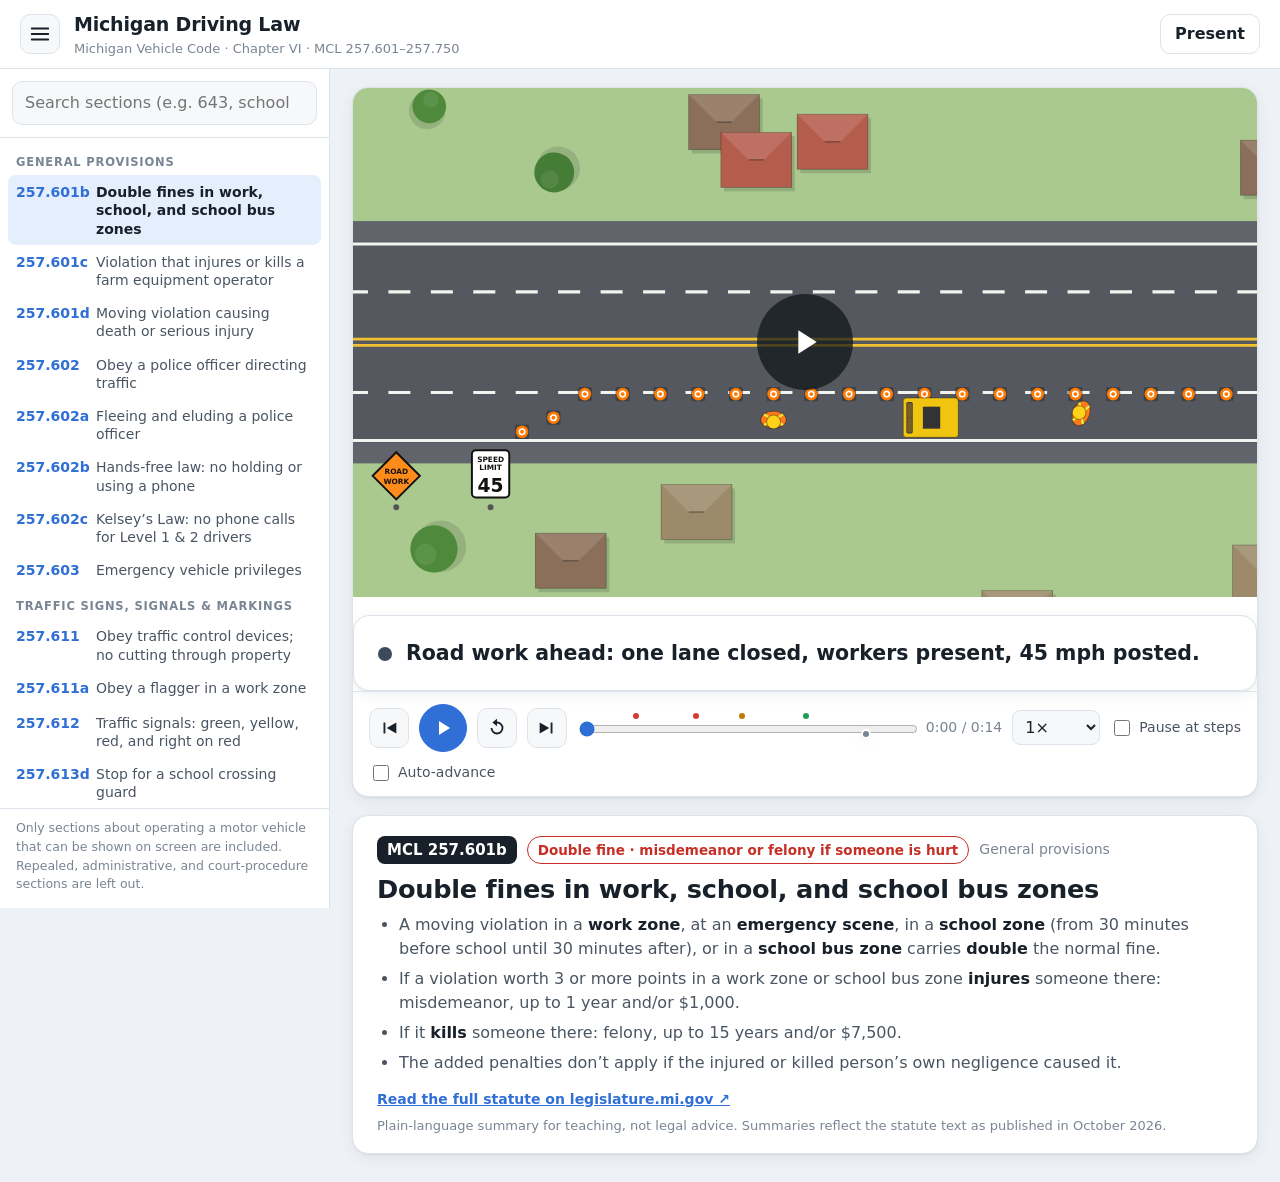
==== Michigan-Driving-Law.html @ 16cab0e0 "Add single-file build for classroom use index.html fails with ERR_FILE_NOT_FOUND when opened without" ====
<!doctype html>
<html lang="en">
<head>
  <meta charset="utf-8">
  <meta name="viewport" content="width=device-width, initial-scale=1">
  <title>Michigan Driving Law</title>
  <meta name="description" content="Animated walkthrough of the Michigan Vehicle Code, Chapter VI (MCL 257.601 to 257.750), for classroom use.">
  <style>
:root {
  --bg: #eef1f5;
  --panel: #ffffff;
  --panel-2: #f6f8fa;
  --ink: #18202a;
  --ink-2: #4a5563;
  --ink-3: #7a8594;
  --line: #dde3ea;
  --accent: #2f6fd6;
  --accent-ink: #ffffff;
  --sel: #e5eefc;
  --good: #1f9d55;
  --bad: #d63a2f;
  --warn: #c27a06;
  --info: #3b4a5c;
  --civil: #2f6fd6;
  --misd: #c27a06;
  --felony: #c62f25;
  --shadow: 0 1px 2px rgba(16, 24, 40, .06), 0 4px 16px rgba(16, 24, 40, .06);
  color-scheme: light;
}
@media (prefers-color-scheme: dark) {
  :root:not([data-theme="light"]) {
    --bg: #0f141a;
    --panel: #171d25;
    --panel-2: #1d242e;
    --ink: #e8edf3;
    --ink-2: #b3bdc9;
    --ink-3: #8592a2;
    --line: #2a3340;
    --accent: #5b93f0;
    --accent-ink: #0b1220;
    --sel: #1f2c42;
    --good: #3ec27a;
    --bad: #f0645a;
    --warn: #e7a33a;
    --info: #9fb0c4;
    --civil: #6aa0f5;
    --misd: #e7a33a;
    --felony: #f0645a;
    --shadow: 0 1px 2px rgba(0, 0, 0, .3), 0 6px 20px rgba(0, 0, 0, .25);
    color-scheme: dark;
  }
}
:root[data-theme="dark"] {
  --bg: #0f141a; --panel: #171d25; --panel-2: #1d242e; --ink: #e8edf3; --ink-2: #b3bdc9; --ink-3: #8592a2;
  --line: #2a3340; --accent: #5b93f0; --accent-ink: #0b1220; --sel: #1f2c42; --good: #3ec27a; --bad: #f0645a;
  --warn: #e7a33a; --info: #9fb0c4; --civil: #6aa0f5; --misd: #e7a33a; --felony: #f0645a;
  --shadow: 0 1px 2px rgba(0, 0, 0, .3), 0 6px 20px rgba(0, 0, 0, .25);
  color-scheme: dark;
}

* { box-sizing: border-box; }
html, body { margin: 0; height: 100%; }
body {
  background: var(--bg);
  color: var(--ink);
  font: 16px/1.5 system-ui, -apple-system, "Segoe UI", Roboto, Arial, sans-serif;
  display: flex; flex-direction: column;
}
button, input, select { font: inherit; color: inherit; }

/* Header */
.top {
  display: flex; align-items: center; gap: 14px;
  padding: 10px 20px; background: var(--panel); border-bottom: 1px solid var(--line);
  position: sticky; top: env(safe-area-inset-top, 0px); z-index: 20;
}
.brand-title { font-weight: 800; font-size: 19px; letter-spacing: -.01em; }
.brand-sub { color: var(--ink-3); font-size: 13px; }
.top-actions { margin-left: auto; display: flex; gap: 8px; }
.nav-toggle { display: none; }

.btn {
  border: 1px solid var(--line); background: var(--panel-2); border-radius: 10px;
  padding: 7px 14px; font-weight: 600; cursor: pointer;
}
.btn:hover { border-color: var(--accent); }
.btn.ghost { background: transparent; }

.icon-btn {
  display: inline-grid; place-items: center; width: 40px; height: 40px; border-radius: 10px;
  border: 1px solid var(--line); background: var(--panel-2); cursor: pointer; flex: none;
}
.icon-btn:hover { border-color: var(--accent); }
.icon-btn.primary { background: var(--accent); color: var(--accent-ink); border-color: var(--accent); width: 48px; height: 48px; border-radius: 50%; }
.icon-btn .i-pause { display: none; }
.playing .icon-btn .i-play { display: none; }
.playing .icon-btn .i-pause { display: block; }
:focus-visible { outline: 3px solid var(--accent); outline-offset: 2px; }

/* Layout */
.layout { flex: 1; display: grid; grid-template-columns: 330px minmax(0, 1fr); min-height: 0; }
.nav {
  border-right: 1px solid var(--line); background: var(--panel);
  display: flex; flex-direction: column; min-height: 0; height: calc(100vh - 61px); position: sticky; top: 61px;
}
.nav-search { padding: 12px; border-bottom: 1px solid var(--line); }
.nav-search input {
  width: 100%; padding: 9px 12px; border-radius: 10px; border: 1px solid var(--line); background: var(--panel-2);
}
.nav-list { overflow-y: auto; flex: 1; padding: 6px 8px 16px; }
.nav-group { margin-top: 10px; }
.nav-group h3 {
  font-size: 11.5px; text-transform: uppercase; letter-spacing: .07em; color: var(--ink-3);
  margin: 10px 8px 4px; font-weight: 700;
}
.nav-item {
  display: grid; grid-template-columns: 74px 1fr; gap: 6px; align-items: baseline;
  width: 100%; text-align: left; border: 0; background: transparent; padding: 7px 8px; border-radius: 8px; cursor: pointer;
}
.nav-item:hover { background: var(--panel-2); }
.nav-item.active { background: var(--sel); }
.nav-item .n { font-variant-numeric: tabular-nums; font-weight: 700; color: var(--accent); font-size: 14px; }
.nav-item .t { font-size: 14px; color: var(--ink-2); line-height: 1.3; }
.nav-item.active .t { color: var(--ink); font-weight: 600; }
.nav-foot { font-size: 12.5px; color: var(--ink-3); padding: 10px 16px 14px; margin: 0; border-top: 1px solid var(--line); }

.main { padding: 18px 22px 28px; min-width: 0; max-width: 1500px; width: 100%; margin: 0 auto; }

/* Stage */
.stage-card { background: var(--panel); border: 1px solid var(--line); border-radius: 16px; box-shadow: var(--shadow); overflow: hidden; }
.stage-wrap { position: relative; background: #20262e; }
#stage { display: block; width: 100%; aspect-ratio: 16 / 9; height: auto; }
.big-play {
  position: absolute; inset: 0; margin: auto; width: 96px; height: 96px; border-radius: 50%;
  border: 0; background: rgba(15, 20, 26, .72); color: #fff; cursor: pointer; display: grid; place-items: center;
  transition: opacity .2s, transform .2s;
}
.big-play:hover { transform: scale(1.05); }
.playing .big-play, .started .big-play { opacity: 0; pointer-events: none; }

.caption {
  display: flex; align-items: center; gap: 14px; min-height: 76px;
  padding: 14px 22px; border-top: 1px solid var(--line); background: var(--panel-2);
  font-size: clamp(18px, 1.6vw, 24px); font-weight: 650; line-height: 1.3;
}
.cap-dot { width: 14px; height: 14px; border-radius: 50%; background: var(--info); flex: none; }
.caption.good .cap-dot { background: var(--good); }
.caption.bad .cap-dot { background: var(--bad); }
.caption.warn .cap-dot { background: var(--warn); }
.caption.good .cap-text::before { content: "✓ "; color: var(--good); }
.caption.bad .cap-text::before { content: "✕ "; color: var(--bad); }

.controls {
  display: flex; align-items: center; gap: 10px; flex-wrap: wrap;
  padding: 12px 16px; border-top: 1px solid var(--line);
}
.scrub { position: relative; flex: 1 1 240px; min-width: 160px; padding-top: 8px; }
.scrub input { width: 100%; accent-color: var(--accent); }
.ticks { position: absolute; left: 8px; right: 8px; top: 0; height: 8px; }
.ticks button {
  position: absolute; top: 0; width: 10px; height: 10px; margin-left: -5px; border-radius: 50%;
  border: 2px solid var(--panel); background: var(--ink-3); padding: 0; cursor: pointer;
}
.ticks button.good { background: var(--good); }
.ticks button.bad { background: var(--bad); }
.ticks button.warn { background: var(--warn); }
.time { font-variant-numeric: tabular-nums; color: var(--ink-3); font-size: 14px; min-width: 76px; }
select { border: 1px solid var(--line); background: var(--panel-2); border-radius: 8px; padding: 6px 8px; }
.toggle { display: inline-flex; align-items: center; gap: 6px; font-size: 14px; color: var(--ink-2); cursor: pointer; user-select: none; }
.toggle input { accent-color: var(--accent); width: 16px; height: 16px; }

/* Info */
.info {
  margin-top: 18px; background: var(--panel); border: 1px solid var(--line); border-radius: 16px;
  padding: 20px 24px 18px; box-shadow: var(--shadow);
}
.info-head { display: flex; align-items: center; gap: 10px; flex-wrap: wrap; }
.sec-badge {
  font-weight: 800; font-variant-numeric: tabular-nums; background: var(--ink); color: var(--panel);
  padding: 3px 10px; border-radius: 8px; font-size: 15px;
}
.chip { padding: 3px 10px; border-radius: 999px; font-size: 13.5px; font-weight: 700; border: 1.5px solid currentColor; }
.chip.civil { color: var(--civil); }
.chip.misd { color: var(--misd); }
.chip.felony { color: var(--felony); }
.chip.mixed { color: var(--felony); }
.chip.none { color: var(--ink-3); }
.div-name { color: var(--ink-3); font-size: 14px; }
.info h1 { font-size: clamp(22px, 2vw, 30px); line-height: 1.2; margin: 10px 0 8px; letter-spacing: -.01em; }
.rules { margin: 0; padding-left: 22px; font-size: clamp(16px, 1.25vw, 19px); color: var(--ink-2); }
.rules li { margin: 6px 0; }
.rules li strong { color: var(--ink); }
.src { margin: 14px 0 0; display: flex; flex-wrap: wrap; gap: 6px 16px; align-items: baseline; font-size: 14px; }
.src a { color: var(--accent); font-weight: 600; }
.disclaimer { color: var(--ink-3); font-size: 13px; }

/* Presentation mode: stage fills the screen, nav hidden. */
body.present .nav, body.present .top { display: none; }
body.present .layout { grid-template-columns: 1fr; }
body.present .main { max-width: none; padding: 10px 14px; }
body.present .stage-card { border-radius: 10px; }
body.present #stage { max-height: calc(100vh - 230px); }
body.present .info { margin-top: 10px; padding: 12px 20px; }
body.present .info h1 { margin: 6px 0 4px; }

@media (max-width: 960px) {
  .layout { grid-template-columns: 1fr; }
  .nav-toggle { display: inline-grid; }
  .nav {
    position: fixed; top: 61px; left: 0; bottom: 0; width: min(88vw, 360px); height: auto; z-index: 30;
    transform: translateX(-100%); transition: transform .2s; box-shadow: var(--shadow);
  }
  body.nav-open .nav { transform: none; }
  .main { padding: 12px 16px 24px; }
  .brand-sub { display: none; }
  .controls { gap: 8px; }
  .toggle span { font-size: 13px; }
}
@media (max-width: 560px) {
  .time { display: none; }
  .big-play { width: 64px; height: 64px; }
  .caption { padding: 12px 16px; min-height: 64px; }
  .info { padding: 16px; }
}

</style>
</head>
<body>
  <header class="top">
    <button class="icon-btn nav-toggle" id="navToggle" aria-label="Show section list" aria-expanded="false">
      <svg viewBox="0 0 24 24" width="22" height="22" aria-hidden="true"><path d="M3 6h18M3 12h18M3 18h18" stroke="currentColor" stroke-width="2" stroke-linecap="round"/></svg>
    </button>
    <div class="brand">
      <div class="brand-title">Michigan Driving Law</div>
      <div class="brand-sub">Michigan Vehicle Code · Chapter VI · MCL 257.601–257.750</div>
    </div>
    <div class="top-actions">
      <button class="btn ghost" id="presentBtn" title="Presentation mode (F)">Present</button>
    </div>
  </header>

  <div class="layout">
    <aside class="nav" id="nav" aria-label="Sections">
      <div class="nav-search">
        <input id="search" type="search" placeholder="Search sections (e.g. 643, school bus)" autocomplete="off">
      </div>
      <div class="nav-list" id="navList"></div>
      <p class="nav-foot">Only sections about operating a motor vehicle that can be shown on screen are included. Repealed, administrative, and court-procedure sections are left out.</p>
    </aside>

    <main class="main" id="main">
      <div class="stage-card">
        <div class="stage-wrap">
          <svg id="stage" role="img" aria-label="Animated traffic scene"></svg>
          <button class="big-play" id="bigPlay" aria-label="Play">
            <svg viewBox="0 0 24 24" width="40" height="40" aria-hidden="true"><path d="M8 5v14l11-7z" fill="currentColor"/></svg>
          </button>
        </div>
        <div class="caption" id="caption" aria-live="polite"><span class="cap-dot"></span><span class="cap-text"></span></div>
        <div class="controls">
          <button class="icon-btn" id="prevSec" title="Previous section (←)" aria-label="Previous section">
            <svg viewBox="0 0 24 24" width="22" height="22" aria-hidden="true"><path d="M6 6h2v12H6zM20 6v12L9.5 12z" fill="currentColor"/></svg>
          </button>
          <button class="icon-btn primary" id="play" title="Play / pause (Space)" aria-label="Play">
            <svg class="i-play" viewBox="0 0 24 24" width="24" height="24" aria-hidden="true"><path d="M8 5v14l11-7z" fill="currentColor"/></svg>
            <svg class="i-pause" viewBox="0 0 24 24" width="24" height="24" aria-hidden="true"><path d="M6 5h4v14H6zM14 5h4v14h-4z" fill="currentColor"/></svg>
          </button>
          <button class="icon-btn" id="restart" title="Restart (R)" aria-label="Restart">
            <svg viewBox="0 0 24 24" width="22" height="22" aria-hidden="true"><path d="M12 5V2L7 6l5 4V7a5 5 0 1 1-5 5H5a7 7 0 1 0 7-7z" fill="currentColor"/></svg>
          </button>
          <button class="icon-btn" id="nextSec" title="Next section (→)" aria-label="Next section">
            <svg viewBox="0 0 24 24" width="22" height="22" aria-hidden="true"><path d="M16 6h2v12h-2zM4 6v12l10.5-6z" fill="currentColor"/></svg>
          </button>
          <div class="scrub">
            <div class="ticks" id="ticks"></div>
            <input id="scrub" type="range" min="0" max="10" step="0.01" value="0" aria-label="Scene time">
          </div>
          <span class="time" id="time">0:00</span>
          <select id="speed" aria-label="Playback speed" title="Playback speed">
            <option value="0.5">0.5×</option>
            <option value="0.75">0.75×</option>
            <option value="1" selected>1×</option>
            <option value="1.5">1.5×</option>
          </select>
          <label class="toggle" title="Pause at each new caption so you can discuss it">
            <input type="checkbox" id="stepMode"> <span>Pause at steps</span>
          </label>
          <label class="toggle" title="Go to the next section when this one ends">
            <input type="checkbox" id="autoNext"> <span>Auto-advance</span>
          </label>
        </div>
      </div>

      <section class="info" id="info">
        <div class="info-head">
          <span class="sec-badge" id="secBadge">MCL 257.601</span>
          <span class="chip" id="penalty"></span>
          <span class="div-name" id="divName"></span>
        </div>
        <h1 id="secTitle"></h1>
        <ul class="rules" id="rules"></ul>
        <p class="src">
          <a id="srcLink" href="#" target="_blank" rel="noopener">Read the full statute on legislature.mi.gov ↗</a>
          <span class="disclaimer">Plain-language summary for teaching, not legal advice. Summaries reflect the statute text as published in October 2026.</span>
        </p>
      </section>
    </main>
  </div>

  <script>
/* Driving Law — scene engine.
   A scene is built once from a section's build(s) function, then rendered at any time t,
   so playback, pausing, and scrubbing all go through Scene.render(t). */
(function () {
  'use strict';

  const NS = 'http://www.w3.org/2000/svg';
  const W = 1600, H = 900, LANE = 64, FT = 5.33;

  const C = {
    grass: '#a9c98f', grassDark: '#93b878', road: '#55595f', shoulder: '#6a6e73',
    line: '#f3f3f0', yellow: '#f2c230', curb: '#c9c4ba', walk: '#dedad2',
    tie: '#6b4a32', rail: '#9aa1a8', ballast: '#8c857b',
    blue: '#2f6fd6', red: '#d0452f', gold: '#e3a72a', gray: '#7d8790', green: '#3f8f5c',
    white: '#f4f4f2', purple: '#8457c4', teal: '#2a9d9a', black: '#24272b', brown: '#8a5a3b',
    bad: '#d63a2f', good: '#1f9d55', info: '#26313d', warn: '#d88a0f',
  };

  const clamp = (v, a, b) => Math.max(a, Math.min(b, v));
  const lerp = (a, b, u) => a + (b - a) * u;
  const EASE = {
    lin: u => u,
    in: u => u * u,
    out: u => 1 - (1 - u) * (1 - u),
    io: u => u * u * (3 - 2 * u),
  };
  const blink = (t, hz) => Math.floor(t * hz * 2) % 2 === 0;
  const fade = (t, t0, t1, f = 0.25) => {
    if (t < t0 || t > t1) return 0;
    return Math.min(1, (t - t0) / f, (t1 - t) / f);
  };

  function el(tag, attrs, parent) {
    const e = document.createElementNS(NS, tag);
    if (attrs) for (const k in attrs) e.setAttribute(k, attrs[k]);
    if (parent) parent.appendChild(e);
    return e;
  }
  function frag(markup, parent, attrs) {
    const g = el('g', attrs, parent);
    g.innerHTML = markup;
    return g;
  }
  const esc = s => String(s).replace(/&/g, '&amp;').replace(/</g, '&lt;').replace(/>/g, '&gt;');

  // Seeded RNG so a section's scenery is the same every time it loads.
  function rng(seed) {
    let h = 2166136261;
    for (const ch of String(seed)) h = Math.imul(h ^ ch.charCodeAt(0), 16777619);
    return () => {
      h = Math.imul(h ^ (h >>> 15), 2246822507);
      h = Math.imul(h ^ (h >>> 13), 3266489909);
      h ^= h >>> 16;
      return (h >>> 0) / 4294967296;
    };
  }

  /* ---------------- Paths ---------------- */

  class Path {
    constructor(x, y, t = 0) {
      this.segs = [];
      this.sx = x; this.sy = y;
      this.cx = x; this.cy = y; this.ct = t;
      this.h0 = null;
    }
    face(deg) { this.h0 = deg; return this; }
    _add(seg, x, y) {
      seg.t0 = this.ct;
      seg.p0 = [this.cx, this.cy];
      this.segs.push(seg);
      this.cx = x; this.cy = y; this.ct = seg.t1;
      this._ready = false;
      return this;
    }
    to(x, y, t, ease = 'lin', rev = false) { return this._add({ type: 'L', t1: t, p1: [x, y], ease, rev }, x, y); }
    by(dx, dy, t, ease, rev) { return this.to(this.cx + dx, this.cy + dy, t, ease, rev); }
    curve(qx, qy, x, y, t, ease = 'lin', rev = false) {
      return this._add({ type: 'Q', t1: t, c: [qx, qy], p1: [x, y], ease, rev }, x, y);
    }
    wait(t) { return this._add({ type: 'H', t1: t }, this.cx, this.cy); }
    // Circular arc around (ox, oy) from angle a0 to a1 (degrees, screen coordinates), arriving at time t.
    // Split into ≤45° quadratic pieces; timing is shared in proportion to angle.
    arc(ox, oy, R, a0, a1, t) {
      const n = Math.max(1, Math.ceil(Math.abs(a1 - a0) / 45));
      const t0 = this.ct, rad = Math.PI / 180;
      const p = a => [ox + R * Math.cos(a * rad), oy + R * Math.sin(a * rad)];
      if (Math.hypot(this.cx - p(a0)[0], this.cy - p(a0)[1]) > 1) this.to(...p(a0), t0 + 0.0001);
      for (let i = 1; i <= n; i++) {
        const aa = a0 + (a1 - a0) * (i - 1) / n, ab = a0 + (a1 - a0) * i / n, am = (aa + ab) / 2;
        const k = R / Math.cos((ab - aa) / 2 * rad);
        const c = [ox + k * Math.cos(am * rad), oy + k * Math.sin(am * rad)];
        this.curve(c[0], c[1], ...p(ab), t0 + (t - t0) * i / n);
      }
      return this;
    }

    static pos(s, u) {
      if (s.type === 'H') return s.p0;
      if (s.type === 'L') return [lerp(s.p0[0], s.p1[0], u), lerp(s.p0[1], s.p1[1], u)];
      const a = (1 - u) * (1 - u), b = 2 * (1 - u) * u, c = u * u;
      return [a * s.p0[0] + b * s.c[0] + c * s.p1[0], a * s.p0[1] + b * s.c[1] + c * s.p1[1]];
    }
    static tan(s, u) {
      let dx, dy;
      if (s.type === 'L') { dx = s.p1[0] - s.p0[0]; dy = s.p1[1] - s.p0[1]; }
      else {
        dx = 2 * (1 - u) * (s.c[0] - s.p0[0]) + 2 * u * (s.p1[0] - s.c[0]);
        dy = 2 * (1 - u) * (s.c[1] - s.p0[1]) + 2 * u * (s.p1[1] - s.c[1]);
      }
      if (Math.abs(dx) < 1e-6 && Math.abs(dy) < 1e-6) return null;
      return Math.atan2(dy, dx) * 180 / Math.PI + (s.rev ? 180 : 0);
    }
    _prepare() {
      let last = this.h0;
      for (const s of this.segs) {
        if (s.type === 'H') continue;
        s.hs = Path.tan(s, 0); s.he = Path.tan(s, 1);
        if (s.hs == null) s.hs = last; if (s.he == null) s.he = s.hs;
        if (last == null) last = s.hs;
        last = s.he;
      }
      // Holds keep the heading of the move before them (or after, if they come first).
      let prev = this.h0;
      for (let i = 0; i < this.segs.length; i++) {
        const s = this.segs[i];
        if (s.type !== 'H') { prev = s.he; continue; }
        if (prev != null) { s.hh = prev; continue; }
        const next = this.segs.slice(i).find(q => q.type !== 'H');
        s.hh = next ? next.hs : 0;
      }
      if (this.h0 == null) {
        const first = this.segs.find(q => q.type !== 'H');
        this.h0 = first ? first.hs : 0;
      }
      this._ready = true;
    }
    at(t) {
      if (!this._ready) this._prepare();
      const segs = this.segs;
      if (!segs.length) return { x: this.sx, y: this.sy, h: this.h0 || 0, v: 0 };
      if (t <= segs[0].t0) {
        const s = segs[0];
        return { x: this.sx, y: this.sy, h: s.type === 'H' ? s.hh : s.hs, v: 0 };
      }
      for (const s of segs) {
        if (t < s.t1) {
          if (s.type === 'H') return { x: s.p0[0], y: s.p0[1], h: s.hh, v: 0 };
          const u = EASE[s.ease]((t - s.t0) / Math.max(1e-6, s.t1 - s.t0));
          const p = Path.pos(s, u);
          const h = Path.tan(s, u);
          return { x: p[0], y: p[1], h: h == null ? s.hs : h, v: 1 };
        }
      }
      const s = segs[segs.length - 1];
      return { x: this.cx, y: this.cy, h: s.type === 'H' ? s.hh : s.he, v: 0 };
    }
  }

  /* ---------------- Tracks (step and tweened values over time) ---------------- */

  class Tracks {
    constructor() { this.step = {}; this.tw = {}; }
    set(t, k, v) {
      (this.step[k] = this.step[k] || []).push([t, v]);
      this.step[k].sort((a, b) => a[0] - b[0]);
    }
    tween(k, keys) { this.tw[k] = keys.slice().sort((a, b) => a[0] - b[0]); }
    get(k, t, def) {
      const a = this.step[k];
      let v = def;
      if (!a) return v;
      for (const [tt, vv] of a) { if (tt <= t + 1e-9) v = vv; else break; }
      return v;
    }
    num(k, t, def) {
      const a = this.tw[k];
      if (!a) return def;
      if (t <= a[0][0]) return a[0][1];
      for (let i = 0; i < a.length - 1; i++) {
        if (t < a[i + 1][0]) {
          const u = EASE.io((t - a[i][0]) / (a[i + 1][0] - a[i][0]));
          return lerp(a[i][1], a[i + 1][1], u);
        }
      }
      return a[a.length - 1][1];
    }
  }

  /* ---------------- Vehicle drawings (top-down, facing +x, centered) ---------------- */

  const KIND = {
    car: { L: 64, W: 30 }, suv: { L: 70, W: 32 }, pickup: { L: 76, W: 32 }, van: { L: 72, W: 32 },
    police: { L: 66, W: 30 }, hearse: { L: 76, W: 30 }, truck: { L: 112, W: 38 }, semi: { L: 222, W: 40 },
    bus: { L: 150, W: 40 }, school: { L: 150, W: 40 }, ambulance: { L: 86, W: 36 }, fire: { L: 136, W: 40 },
    plow: { L: 118, W: 40 }, garbage: { L: 112, W: 40 }, utility: { L: 104, W: 38 }, tow: { L: 92, W: 34 },
    moto: { L: 38, W: 14 }, bike: { L: 30, W: 10 }, tractor: { L: 60, W: 42 }, lsv: { L: 46, W: 28 },
    trailer: { L: 132, W: 32 }, oversize: { L: 230, W: 64 }, lumber: { L: 76, W: 32 }, dump: { L: 112, W: 40 },
    train: { L: 640, W: 34 }, paver: { L: 70, W: 50 },
  };

  function lightsFor(L, Wd, extra = '') {
    const hx = L / 2 - 3, tx = -L / 2 - 1, hy = Wd / 2 - 7;
    return `
      <rect x="${hx - 1}" y="${-hy - 3}" width="4" height="6" rx="1.5" fill="#fff6c8" data-part="head"/>
      <rect x="${hx - 1}" y="${hy - 3}" width="4" height="6" rx="1.5" fill="#fff6c8" data-part="head"/>
      <rect x="${tx}" y="${-hy - 3}" width="4" height="6" rx="1" fill="#6e1111" data-part="tail"/>
      <rect x="${tx}" y="${hy - 3}" width="4" height="6" rx="1" fill="#6e1111" data-part="tail"/>
      <circle cx="${hx - 2}" cy="${-Wd / 2 + 1}" r="3.4" fill="#ffb21f" opacity="0" data-part="sigL"/>
      <circle cx="${tx + 3}" cy="${-Wd / 2 + 1}" r="3.4" fill="#ffb21f" opacity="0" data-part="sigL"/>
      <circle cx="${hx - 2}" cy="${Wd / 2 - 1}" r="3.4" fill="#ffb21f" opacity="0" data-part="sigR"/>
      <circle cx="${tx + 3}" cy="${Wd / 2 - 1}" r="3.4" fill="#ffb21f" opacity="0" data-part="sigR"/>
      ${extra}`;
  }
  function bar(x, y, len, a = '#e0262b', b = '#2453e0', w = 8) {
    return `<rect x="${x - 3}" y="${-len / 2}" width="${w}" height="${len}" rx="2" fill="#30343a"/>
      <rect x="${x - 2}" y="${-len / 2 + 1}" width="${w - 2}" height="${len / 2 - 1}" rx="1.5" fill="${a}" opacity=".35" data-part="barA"/>
      <rect x="${x - 2}" y="0" width="${w - 2}" height="${len / 2 - 1}" rx="1.5" fill="${b}" opacity=".35" data-part="barB"/>`;
  }
  function carBody(L, Wd, color, opt = {}) {
    const glass = '#22313f';
    return `
      <rect x="${-L / 2}" y="${-Wd / 2}" width="${L}" height="${Wd}" rx="${Math.min(9, Wd / 3)}" fill="${color}" stroke="rgba(0,0,0,.35)" stroke-width="1.2"/>
      <rect x="${L / 2 - 26}" y="${-Wd / 2 + 3}" width="13" height="${Wd - 6}" rx="4" fill="${glass}" opacity=".88"/>
      <rect x="${-L / 2 + 8}" y="${-Wd / 2 + 4}" width="9" height="${Wd - 8}" rx="3" fill="${glass}" opacity=".75"/>
      <rect x="${-L / 2 + 18}" y="${-Wd / 2 + 3}" width="${L - 45}" height="${Wd - 6}" rx="3" fill="#fff" opacity="${opt.roof ?? 0.13}"/>
      <rect x="${L / 2 - 24}" y="${-Wd / 2 - 3}" width="5" height="4" rx="1" fill="${color}" stroke="rgba(0,0,0,.3)"/>
      <rect x="${L / 2 - 24}" y="${Wd / 2 - 1}" width="5" height="4" rx="1" fill="${color}" stroke="rgba(0,0,0,.3)"/>`;
  }
  function cabBox(L, Wd, cab, cargo, cabLen = 30) {
    return `
      <rect x="${-L / 2}" y="${-Wd / 2}" width="${L - cabLen - 2}" height="${Wd}" rx="3" fill="${cargo}" stroke="rgba(0,0,0,.35)" stroke-width="1.2"/>
      <rect x="${L / 2 - cabLen}" y="${-Wd / 2 + 1}" width="${cabLen}" height="${Wd - 2}" rx="6" fill="${cab}" stroke="rgba(0,0,0,.35)" stroke-width="1.2"/>
      <rect x="${L / 2 - 11}" y="${-Wd / 2 + 4}" width="7" height="${Wd - 8}" rx="2" fill="#22313f" opacity=".85"/>`;
  }

  function vehicleSVG(kind, color, o) {
    const k = KIND[kind] || KIND.car;
    const L = k.L, Wd = k.W;
    switch (kind) {
      case 'pickup': return carBody(L, Wd, color, { roof: 0 }) +
        `<rect x="${-L / 2 + 3}" y="${-Wd / 2 + 4}" width="30" height="${Wd - 8}" rx="2" fill="rgba(0,0,0,.28)"/>` + lightsFor(L, Wd);
      case 'lumber': return carBody(L, Wd, color, { roof: 0 }) +
        `<rect x="${-L / 2 + 3}" y="${-Wd / 2 + 4}" width="30" height="${Wd - 8}" rx="2" fill="rgba(0,0,0,.28)"/>
         <g data-part="load"><rect x="${-L / 2 - 46}" y="-9" width="86" height="6" fill="#d8b47a" stroke="#9c7a45"/><rect x="${-L / 2 - 46}" y="-2" width="86" height="6" fill="#d8b47a" stroke="#9c7a45"/><rect x="${-L / 2 - 46}" y="5" width="86" height="6" fill="#d8b47a" stroke="#9c7a45"/>
         <rect x="${-L / 2 - 58}" y="-8" width="14" height="14" fill="#e3261f" data-part="flag"/><circle cx="${-L / 2 - 49}" cy="0" r="6" fill="#ff3b30" opacity="0" data-part="lantern"/></g>` + lightsFor(L, Wd);
      case 'police': return carBody(L, Wd, '#f4f4f2', { roof: 0 }) +
        `<rect x="${-L / 2}" y="${-Wd / 2}" width="${L * 0.36}" height="${Wd}" rx="8" fill="#1f2a44"/><rect x="${L / 2 - 14}" y="${-Wd / 2}" width="14" height="${Wd}" rx="8" fill="#1f2a44"/>` +
        bar(-4, 0, Wd - 6) + lightsFor(L, Wd);
      case 'hearse': return carBody(L, Wd, '#202226', { roof: 0.06 }) + lightsFor(L, Wd);
      case 'truck': return cabBox(L, Wd, color, '#e9e7e2') + lightsFor(L, Wd);
      case 'dump': return cabBox(L, Wd, color, '#8b8f94') + `<rect x="${-L / 2 + 6}" y="${-Wd / 2 + 5}" width="${L - 46}" height="${Wd - 10}" fill="#6f655a" data-part="cargo"/>` + lightsFor(L, Wd);
      case 'semi': return `
        <rect x="${-L / 2}" y="${-Wd / 2}" width="172" height="${Wd}" rx="2" fill="${o.trailer || '#e8e6e1'}" stroke="rgba(0,0,0,.35)" stroke-width="1.2"/>
        <rect x="${-L / 2 + 172 + 4}" y="${-Wd / 2 + 2}" width="${L - 176}" height="${Wd - 4}" rx="6" fill="${color}" stroke="rgba(0,0,0,.35)" stroke-width="1.2"/>
        <rect x="${L / 2 - 12}" y="${-Wd / 2 + 5}" width="7" height="${Wd - 10}" rx="2" fill="#22313f" opacity=".85"/>` + lightsFor(L, Wd);
      case 'bus': return `<rect x="${-L / 2}" y="${-Wd / 2}" width="${L}" height="${Wd}" rx="6" fill="${color}" stroke="rgba(0,0,0,.35)" stroke-width="1.2"/>
        <rect x="${-L / 2 + 10}" y="${-Wd / 2 + 6}" width="${L - 30}" height="${Wd - 12}" rx="3" fill="#fff" opacity=".2"/>
        <rect x="${L / 2 - 12}" y="${-Wd / 2 + 4}" width="8" height="${Wd - 8}" rx="2" fill="#22313f" opacity=".85"/>` + lightsFor(L, Wd);
      case 'school': return `<rect x="${-L / 2}" y="${-Wd / 2}" width="${L}" height="${Wd}" rx="6" fill="#f5b400" stroke="rgba(0,0,0,.4)" stroke-width="1.2"/>
        <rect x="${-L / 2 + 6}" y="-2" width="${L - 26}" height="4" fill="#222"/>
        <rect x="${L / 2 - 12}" y="${-Wd / 2 + 4}" width="8" height="${Wd - 8}" rx="2" fill="#22313f" opacity=".85"/>
        <circle cx="${L / 2 - 3}" cy="${-Wd / 2 + 5}" r="4" fill="#ff2a1a" opacity=".15" data-part="sbA"/><circle cx="${L / 2 - 3}" cy="${Wd / 2 - 5}" r="4" fill="#ff2a1a" opacity=".15" data-part="sbB"/>
        <circle cx="${-L / 2 + 3}" cy="${-Wd / 2 + 5}" r="4" fill="#ff2a1a" opacity=".15" data-part="sbA"/><circle cx="${-L / 2 + 3}" cy="${Wd / 2 - 5}" r="4" fill="#ff2a1a" opacity=".15" data-part="sbB"/>
        <circle cx="${L / 2 - 9}" cy="${-Wd / 2 + 5}" r="3.2" fill="#ffb000" opacity=".15" data-part="sbY"/><circle cx="${L / 2 - 9}" cy="${Wd / 2 - 5}" r="3.2" fill="#ffb000" opacity=".15" data-part="sbY"/>
        <g data-part="arm" opacity="0"><rect x="${L / 2 - 34}" y="${-Wd / 2 - 18}" width="3" height="18" fill="#555"/><polygon points="${octagon(L / 2 - 32.5, -Wd / 2 - 26, 11)}" fill="#c8102e" stroke="#fff" stroke-width="1.5"/></g>` + lightsFor(L, Wd);
      case 'ambulance': return cabBox(L, Wd, '#f4f4f2', '#f4f4f2', 26) +
        `<rect x="${-L / 2}" y="-3" width="${L - 28}" height="6" fill="#d62828"/>` + bar(L / 2 - 34, 0, Wd - 8, '#e0262b', '#ffffff') + lightsFor(L, Wd);
      case 'fire': return cabBox(L, Wd, '#c81d25', '#c81d25', 34) +
        `<rect x="${-L / 2 + 8}" y="-5" width="${L - 52}" height="10" rx="2" fill="#d6d6d6"/><rect x="${-L / 2 + 8}" y="-1" width="${L - 52}" height="2" fill="#999"/>` + bar(L / 2 - 30, 0, Wd - 8, '#ff2a2a', '#ffffff') + lightsFor(L, Wd);
      case 'plow': return cabBox(L - 12, Wd, '#e46f12', '#e46f12', 30) +
        `<rect x="${-L / 2 + 6}" y="${-Wd / 2 + 5}" width="${L - 58}" height="${Wd - 10}" fill="#9a5a24"/>
         <polygon points="${L / 2 - 10},${-Wd / 2 - 12} ${L / 2 + 2},${-Wd / 2 - 12} ${L / 2 + 10},${Wd / 2 + 10} ${L / 2 - 2},${Wd / 2 + 10}" fill="#f1c40f" stroke="#7a6206"/>` +
        bar(L / 2 - 36, 0, Wd - 8, '#ffb000', '#ffb000') + lightsFor(L - 12, Wd);
      case 'garbage': return cabBox(L, Wd, '#2f7d4f', '#2f7d4f', 28) + `<rect x="${-L / 2 + 6}" y="${-Wd / 2 + 5}" width="${L - 44}" height="${Wd - 10}" rx="4" fill="#256b42"/>` + bar(L / 2 - 32, 0, Wd - 8, '#ffb000', '#ffb000') + lightsFor(L, Wd);
      case 'utility': return cabBox(L, Wd, '#f4f4f2', '#f4f4f2', 28) + `<rect x="${-L / 2 + 10}" y="-4" width="${L - 40}" height="8" fill="#e8a317"/><rect x="${-L / 2 + 4}" y="-9" width="16" height="18" rx="2" fill="#e8a317"/>` + bar(L / 2 - 32, 0, Wd - 8, '#ffb000', '#ffb000') + lightsFor(L, Wd);
      case 'tow': return cabBox(L, Wd, color, '#3b3f45', 30) + `<rect x="${-L / 2 - 6}" y="-3" width="40" height="6" fill="#222"/>` + bar(L / 2 - 34, 0, Wd - 8, '#ffb000', '#ffb000') + lightsFor(L, Wd);
      case 'paver': return `<rect x="${-L / 2}" y="${-Wd / 2}" width="${L}" height="${Wd}" rx="4" fill="#f1c40f" stroke="rgba(0,0,0,.4)"/><rect x="-10" y="-14" width="22" height="28" fill="#333"/>` + bar(-28, 0, Wd - 10, '#ffb000', '#ffb000');
      case 'moto': return `
        <rect x="${-L / 2}" y="-3" width="${L}" height="6" rx="3" fill="#2a2d33"/>
        <rect x="${-L / 2 + 6}" y="-5" width="${L - 14}" height="10" rx="4" fill="${color}"/>
        <rect x="${L / 2 - 12}" y="${-Wd / 2 - 3}" width="3" height="${Wd + 6}" rx="1" fill="#222"/>
        <ellipse cx="-2" cy="0" rx="7" ry="9" fill="#3a3f47"/>
        <circle cx="0" cy="0" r="6" fill="${o.helmet === false ? '#c48b5c' : '#111'}" data-part="helmet"/>
        ${o.passenger ? `<ellipse cx="-13" cy="0" rx="6" ry="8" fill="#5a4a6a"/><circle cx="-12" cy="0" r="5" fill="${o.passengerHelmet === false ? '#c48b5c' : '#222'}"/>` : ''}
        <rect x="${L / 2 - 2}" y="-2" width="3" height="4" fill="#fff6c8" data-part="head"/>
        <rect x="${-L / 2 - 1}" y="-2" width="3" height="4" fill="#6e1111" data-part="tail"/>
        <circle cx="${L / 2 - 4}" cy="-6" r="2.5" fill="#ffb21f" opacity="0" data-part="sigL"/><circle cx="${L / 2 - 4}" cy="6" r="2.5" fill="#ffb21f" opacity="0" data-part="sigR"/>`;
      case 'bike': return `
        <rect x="${-L / 2}" y="-2" width="${L}" height="4" rx="2" fill="#333"/>
        <rect x="${L / 2 - 8}" y="-8" width="2.5" height="16" fill="#333"/>
        <ellipse cx="-3" cy="0" rx="6" ry="9" fill="${color}"/><circle cx="-1" cy="0" r="5.5" fill="#f2c94c" stroke="#333" stroke-width="1"/>`;
      case 'tractor': return `
        <rect x="-30" y="-21" width="22" height="9" rx="2" fill="#222"/><rect x="-30" y="12" width="22" height="9" rx="2" fill="#222"/>
        <rect x="14" y="-16" width="13" height="6" rx="2" fill="#222"/><rect x="14" y="10" width="13" height="6" rx="2" fill="#222"/>
        <rect x="-26" y="-12" width="54" height="24" rx="4" fill="${color || '#3a8d3a'}" stroke="rgba(0,0,0,.4)"/>
        <rect x="-24" y="-11" width="20" height="22" rx="3" fill="#cfe6c8" opacity=".55"/>
        <polygon points="-36,-7 -36,7 -44,0" fill="#ff7a00" stroke="#c0392b" stroke-width="1.5"/>` + bar(-14, 0, 14, '#ffb000', '#ffb000', 6);
      case 'lsv': return carBody(L, Wd, color, { roof: 0.35 }) + lightsFor(L, Wd);
      case 'trailer': return `
        <rect x="${-L / 2}" y="${-Wd / 2}" width="${L - 66}" height="${Wd}" rx="3" fill="#cfcac0" stroke="rgba(0,0,0,.35)"/>
        <rect x="${L / 2 - 66 - 18}" y="-2" width="20" height="4" fill="#333"/>
        <g data-part="chains"><path d="M ${L / 2 - 84} -9 Q ${L / 2 - 76} -4 ${L / 2 - 64} -6" stroke="#bbb" stroke-width="2" fill="none" stroke-dasharray="3 2"/><path d="M ${L / 2 - 84} 9 Q ${L / 2 - 76} 4 ${L / 2 - 64} 6" stroke="#bbb" stroke-width="2" fill="none" stroke-dasharray="3 2"/></g>
        <g transform="translate(${L / 2 - 33},0)">${carBody(64, 30, color, { roof: 0 })}<rect x="-30" y="-11" width="28" height="22" rx="2" fill="rgba(0,0,0,.28)"/>${lightsFor(64, 30)}</g>`;
      case 'oversize': return `
        <rect x="${-L / 2}" y="-20" width="${L - 50}" height="40" rx="2" fill="#5b6067"/>
        <rect x="${-L / 2 + 10}" y="${-Wd / 2}" width="${L - 80}" height="${Wd}" rx="4" fill="#d9cdb5" stroke="#8a7a5a" stroke-width="2"/>
        <text x="${-L / 2 + 10 + (L - 80) / 2}" y="5" text-anchor="middle" font-size="13" font-weight="800" fill="#222">WIDE LOAD</text>
        <rect x="${L / 2 - 48}" y="-18" width="48" height="36" rx="6" fill="${color}" stroke="rgba(0,0,0,.35)"/>
        <rect x="${L / 2 - 12}" y="-13" width="7" height="26" rx="2" fill="#22313f"/>
        <rect x="${-L / 2 + 10}" y="${-Wd / 2 - 3}" width="14" height="10" fill="#e3261f"/><rect x="${-L / 2 + 10}" y="${Wd / 2 - 7}" width="14" height="10" fill="#e3261f"/>` + lightsFor(L, 40);
      case 'train': {
        let cars = `<rect x="${L / 2 - 90}" y="${-Wd / 2}" width="90" height="${Wd}" rx="8" fill="#1f3c88" stroke="#0c1a3d" stroke-width="2"/>
          <rect x="${L / 2 - 26}" y="${-Wd / 2 + 5}" width="16" height="${Wd - 10}" rx="3" fill="#cfe2ff" opacity=".8"/>
          <rect x="${L / 2 - 80}" y="-3" width="50" height="6" fill="#f2c230"/>`;
        for (let i = 0; i < 5; i++) {
          const x = L / 2 - 96 - (i + 1) * 106;
          cars += `<rect x="${x}" y="${-Wd / 2 + 1}" width="100" height="${Wd - 2}" rx="3" fill="${['#7a4b2a', '#556b2f', '#7a4b2a', '#6c757d', '#8b3a3a'][i]}" stroke="#2b2b2b" stroke-width="1.5"/>`;
        }
        return cars;
      }
      default: { // car, suv, van
        return carBody(L, Wd, color) + lightsFor(L, Wd);
      }
    }
  }
  function octagon(cx, cy, r) {
    const p = [];
    for (let i = 0; i < 8; i++) {
      const a = Math.PI / 8 + i * Math.PI / 4;
      p.push((cx + r * Math.cos(a)).toFixed(1) + ',' + (cy + r * Math.sin(a)).toFixed(1));
    }
    return p.join(' ');
  }

  function personSVG(kind, o) {
    const shirt = o.color || ({ ped: '#5b6fb5', worker: '#ff7b1a', officer: '#1f2a44', guard: '#c6e83a', flagger: '#ff7b1a', child: '#e05d8e', driver: '#5b6fb5' }[kind] || '#5b6fb5');
    const head = o.skin || '#e0b48c';
    const hat = kind === 'worker' || kind === 'flagger' ? '#ffd21a' : kind === 'officer' ? '#141c30' : null;
    const s = (kind === 'child' ? 0.75 : 1) * (o.scale || 1.35);
    let extra = '';
    if (kind === 'guard') extra = `<g data-part="handSign"><rect x="6" y="9" width="2.5" height="10" fill="#555"/><polygon points="${octagon(14, 18, 9)}" fill="#c8102e" stroke="#fff" stroke-width="1.5"/></g>`;
    if (kind === 'flagger') extra = `<g><rect x="6" y="9" width="2.5" height="12" fill="#555"/><g data-part="paddleStop"><polygon points="${octagon(14, 22, 10)}" fill="#c8102e" stroke="#fff" stroke-width="1.5"/></g><g data-part="paddleSlow" opacity="0"><polygon points="14,11 25,22 14,33 3,22" fill="#ff8c1a" stroke="#222" stroke-width="1.2"/></g></g>`;
    if (kind === 'officer') extra = `<rect x="-2" y="-12" width="6" height="3" fill="#d4af37" opacity=".9"/>`;
    return `<g transform="scale(${s})">
      <ellipse cx="-1" cy="0" rx="8" ry="12" fill="${shirt}" stroke="rgba(0,0,0,.35)" stroke-width="1"/>
      ${kind === 'worker' || kind === 'flagger' || kind === 'guard' ? `<path d="M -6 -9 L 4 9 M -6 9 L 4 -9" stroke="#e8f542" stroke-width="2.2" opacity=".9"/>` : ''}
      <circle cx="1" cy="0" r="6.5" fill="${hat || head}" stroke="rgba(0,0,0,.35)" stroke-width="1"/>
      ${hat ? `<circle cx="2" cy="0" r="3.5" fill="${head}" opacity=".0"/>` : ''}
      ${extra}</g>`;
  }

  /* ---------------- Signs (drawn upright, never rotated) ---------------- */

  function signSVG(type, txt) {
    const post = `<circle cx="0" cy="0" r="3" fill="#555"/>`;
    const T = (s, y, size = 11, fill = '#111', weight = 800) =>
      `<text x="0" y="${y}" text-anchor="middle" font-size="${size}" font-weight="${weight}" fill="${fill}" font-family="system-ui,Segoe UI,Arial">${esc(s)}</text>`;
    switch (type) {
      case 'stop': return `<g transform="translate(0,-26)"><polygon points="${octagon(0, 0, 20)}" fill="#c8102e" stroke="#fff" stroke-width="2.5"/>${T('STOP', 4.5, 11.5, '#fff')}</g>${post}`;
      case 'yield': return `<g transform="translate(0,-28)"><polygon points="-22,-14 22,-14 0,22" fill="#fff" stroke="#c8102e" stroke-width="6" stroke-linejoin="round"/>${T('YIELD', -3, 8.5, '#c8102e')}</g>${post}`;
      case 'speed': return `<g transform="translate(0,-34)"><rect x="-19" y="-24" width="38" height="48" rx="4" fill="#fff" stroke="#111" stroke-width="2"/>${T('SPEED', -12, 7.5)}${T('LIMIT', -3.5, 7.5)}${T(txt, 18, 19)}</g>${post}`;
      case 'school': return `<g transform="translate(0,-34)"><polygon points="0,-24 22,-6 22,22 -22,22 -22,-6" fill="#c7e830" stroke="#111" stroke-width="2"/>${T('SCHOOL', 4, 7.5)}${T(txt || '', 16, 9)}</g>${post}`;
      case 'nopass': return `<g transform="translate(0,-26)"><polygon points="-26,-16 -26,16 26,0" fill="#ffc20e" stroke="#111" stroke-width="2"/>${T('NO', -2, 7.5)}${T('PASSING', 7, 6)}${T('ZONE', 15, 6)}</g>${post}`;
      case 'oneway': return `<g transform="translate(0,-22)"><rect x="-28" y="-11" width="56" height="22" fill="#111"/><polygon points="${txt === 'L' ? '24,-6 -10,-6 -10,-9 -24,0 -10,9 -10,6 24,6' : '-24,-6 10,-6 10,-9 24,0 10,9 10,6 -24,6'}" fill="#fff"/>${T('ONE WAY', 3.5, 6.5, '#111')}</g>${post}`;
      case 'dne': return `<g transform="translate(0,-26)"><circle r="20" fill="#c8102e" stroke="#fff" stroke-width="2"/><rect x="-14" y="-3.5" width="28" height="7" fill="#fff"/>${T('DO NOT', -8, 6.5, '#fff')}${T('ENTER', 14, 6.5, '#fff')}</g>${post}`;
      case 'rr': return `<g transform="translate(0,-30)"><g transform="rotate(45)"><rect x="-26" y="-5" width="52" height="10" fill="#fff" stroke="#111" stroke-width="1.5"/></g><g transform="rotate(-45)"><rect x="-26" y="-5" width="52" height="10" fill="#fff" stroke="#111" stroke-width="1.5"/></g>${T('RAILROAD', -12, 5.5)}${T('CROSSING', 16, 5.5)}</g>${post}`;
      case 'work': return `<g transform="translate(0,-32)"><polygon points="0,-24 24,0 0,24 -24,0" fill="#ff8c1a" stroke="#111" stroke-width="2"/>${T(txt ? txt.split('|')[0] : 'ROAD', -2, 7.5)}${T(txt ? txt.split('|')[1] || '' : 'WORK', 8, 7.5)}</g>${post}`;
      case 'warn': return `<g transform="translate(0,-32)"><polygon points="0,-24 24,0 0,24 -24,0" fill="#ffc20e" stroke="#111" stroke-width="2"/>${T(txt ? txt.split('|')[0] : '', -2, 7)}${T(txt ? txt.split('|')[1] || '' : '', 8, 7)}</g>${post}`;
      case 'merge': return `<g transform="translate(0,-32)"><polygon points="0,-24 24,0 0,24 -24,0" fill="#ffc20e" stroke="#111" stroke-width="2"/><path d="M 0 16 L 0 -14 M 0 -14 L -5 -7 M 0 -14 L 5 -7 M -10 14 Q -9 2 -1 -3" stroke="#111" stroke-width="3" fill="none"/></g>${post}`;
      case 'noTurnRed': return `<g transform="translate(0,-32)"><rect x="-20" y="-24" width="40" height="48" rx="3" fill="#fff" stroke="#111" stroke-width="2"/>${T('NO', -10, 8.5)}${T('TURN', 0, 8.5)}${T('ON', 10, 8.5)}<circle cx="0" cy="18" r="5" fill="#e0262b"/></g>${post}`;
      case 'camera': return `<g transform="translate(0,-30)"><rect x="-30" y="-20" width="60" height="40" rx="3" fill="#fff" stroke="#111" stroke-width="2"/>${T('SPEED', -7, 8)}${T('CAMERA', 3, 8)}${T('IN USE', 13, 8)}</g>${post}`;
      case 'hov': return `<g transform="translate(0,-30)"><rect x="-26" y="-22" width="52" height="44" rx="3" fill="#fff" stroke="#111" stroke-width="2"/><polygon points="-20,-14 -12,-18 -4,-14 -12,-10" fill="none" stroke="#111" stroke-width="2"/>${T('HOV 2+', 2, 9)}${T(txt || '7-9 AM', 15, 7)}</g>${post}`;
      case 'bridge': return `<g transform="translate(0,-34)"><rect x="-26" y="-24" width="52" height="48" rx="3" fill="#fff" stroke="#111" stroke-width="2"/>${T('BRIDGE', -12, 7.5)}${T(txt ? txt.split('|')[0] : '', 2, 10)}${T(txt ? txt.split('|')[1] || '' : '', 16, 9)}</g>${post}`;
      case 'clear': return `<g transform="translate(0,-30)"><polygon points="0,-24 24,0 0,24 -24,0" fill="#ffc20e" stroke="#111" stroke-width="2"/>${T(txt || "13'-6\"", 4, 9)}</g>${post}`;
      case 'exit': return `<g transform="translate(0,-26)"><rect x="-30" y="-14" width="60" height="28" rx="4" fill="#0b6e3d" stroke="#fff" stroke-width="2"/>${T(txt || 'EXIT', 5, 10, '#fff')}</g>${post}`;
      case 'flagger': return `<g transform="translate(0,-32)"><polygon points="0,-24 24,0 0,24 -24,0" fill="#ff8c1a" stroke="#111" stroke-width="2"/>${T('FLAGGER', 3, 7)}</g>${post}`;
      case 'text': default: return `<g transform="translate(0,-24)"><rect x="${-Math.max(30, String(txt).length * 4.2)}" y="-14" width="${Math.max(60, String(txt).length * 8.4)}" height="28" rx="3" fill="#fff" stroke="#111" stroke-width="2"/>${T(txt, 4.5, 11)}</g>${post}`;
    }
  }

  /* ---------------- Props (static scenery and objects) ---------------- */

  function propSVG(type, o, r) {
    switch (type) {
      case 'tree': {
        const s = o.s || 1, c = o.c || ['#4f8a3c', '#5d9946', '#467d36'][Math.floor((r ? r() : 0.3) * 3)];
        return `<g transform="scale(${s})"><circle cx="4" cy="5" r="24" fill="rgba(0,0,0,.12)"/><circle r="22" fill="${c}"/><circle cx="-7" cy="-6" r="10" fill="#fff" opacity=".08"/></g>`;
      }
      case 'house': {
        const w = o.w || 90, h = o.h || 70, c = o.c || '#b55d4c';
        return `<rect x="${-w / 2 + 4}" y="${-h / 2 + 5}" width="${w}" height="${h}" fill="rgba(0,0,0,.14)"/>
          <rect x="${-w / 2}" y="${-h / 2}" width="${w}" height="${h}" fill="${c}" stroke="rgba(0,0,0,.3)"/>
          <polygon points="${-w / 2},${-h / 2} ${w / 2},${-h / 2} ${w / 2 - h / 2},0 ${-w / 2 + h / 2},0" fill="#fff" opacity=".12"/>
          <line x1="${-w / 2 + h / 2}" y1="0" x2="${w / 2 - h / 2}" y2="0" stroke="rgba(0,0,0,.3)" stroke-width="2"/>`;
      }
      case 'bldg': {
        const w = o.w || 160, h = o.h || 110, c = o.c || '#9aa3ad';
        return `<rect x="${-w / 2 + 5}" y="${-h / 2 + 6}" width="${w}" height="${h}" fill="rgba(0,0,0,.16)"/>
          <rect x="${-w / 2}" y="${-h / 2}" width="${w}" height="${h}" fill="${c}" stroke="rgba(0,0,0,.3)"/>
          <rect x="${-w / 2 + 10}" y="${-h / 2 + 10}" width="${w - 20}" height="${h - 20}" fill="none" stroke="rgba(255,255,255,.25)" stroke-width="2"/>
          ${o.label ? `<text x="0" y="6" text-anchor="middle" font-size="18" font-weight="700" fill="rgba(255,255,255,.9)" font-family="system-ui,Segoe UI,Arial">${esc(o.label)}</text>` : ''}`;
      }
      case 'hydrant': return `<circle r="9" fill="#d62828" stroke="#7a0e0e" stroke-width="2"/><circle r="4" fill="#ffdd57"/>`;
      case 'cone': return `<rect x="-9" y="-9" width="18" height="18" rx="2" fill="#333" opacity=".6"/><circle r="8" fill="#ff7a00"/><circle r="4.5" fill="#fff"/><circle r="2.5" fill="#ff7a00"/>`;
      case 'barrel': return `<circle r="11" fill="#ff7a00" stroke="#fff" stroke-width="3"/><circle r="4" fill="#fff"/>`;
      case 'mailbox': return `<rect x="-3" y="-3" width="6" height="6" fill="#555"/><rect x="-10" y="-6" width="20" height="12" rx="5" fill="#3d4a5c"/>`;
      case 'hose': return `<path d="${o.d}" stroke="#d9c63a" stroke-width="7" fill="none" stroke-linecap="round"/><path d="${o.d}" stroke="#a89420" stroke-width="2" fill="none" stroke-dasharray="6 6"/>`;
      case 'flare': return `<circle r="10" fill="#ff3b1f" opacity=".35"/><circle r="4" fill="#ffd27a"/>`;
      case 'scale': return `<rect x="${-(o.w || 260) / 2}" y="-34" width="${o.w || 260}" height="68" fill="#8d949b" stroke="#5c6268" stroke-width="3"/><path d="M ${-(o.w || 260) / 2 + 20} -34 v 68 M ${(o.w || 260) / 2 - 20} -34 v 68" stroke="#5c6268" stroke-width="3"/>`;
      case 'snowbank': return `<ellipse rx="${o.rx || 60}" ry="${o.ry || 22}" fill="#f4f7fb" stroke="#cdd6e0" stroke-width="2"/>`;
      case 'debris': return `<circle cx="-8" cy="3" r="5" fill="#7b6a58"/><circle cx="5" cy="-4" r="7" fill="#8e7b66"/><circle cx="10" cy="8" r="4" fill="#6a5a4a"/>`;
      case 'person-down': return `<ellipse rx="16" ry="7" fill="#5b6fb5" stroke="rgba(0,0,0,.35)"/><circle cx="18" cy="0" r="6" fill="#e0b48c"/>`;
      case 'ramp': return `<rect x="-20" y="-14" width="40" height="28" rx="3" fill="#2a6bd8" opacity=".85"/><text x="0" y="6" text-anchor="middle" font-size="16" fill="#fff" font-weight="700">♿</text>`;
      default: return '';
    }
  }

  /* ---------------- Actors ---------------- */

  class Actor {
    constructor(scene, o) {
      this.s = scene; this.o = o;
      this.kind = o.kind || 'car';
      this.tr = new Tracks();
      this.path = o.path || null;
      if (!this.path) {
        const a = o.at || [0, 0, 0];
        this.path = new Path(a[0], a[1]).face(a[2] || 0);
      }
      const layer = o.layer === 'under' ? scene.L.under : scene.L.actors;
      this.g = el('g', {}, layer);
      this.body = el('g', {}, this.g);
      this.isPerson = ['ped', 'worker', 'officer', 'guard', 'flagger', 'child', 'driver'].includes(this.kind);
      if (o.svg) frag(o.svg, this.body);
      else if (this.isPerson) frag(personSVG(this.kind, o), this.body);
      else frag(vehicleSVG(this.kind, o.color || C.gray, o), this.body);
      if (o.flag) {
        // Funeral flag: fluorescent orange with a black cross, on the front-left corner.
        const k = KIND[this.kind] || KIND.car;
        frag(`<line x1="${k.L / 2 - 14}" y1="${-k.W / 2}" x2="${k.L / 2 - 14}" y2="${-k.W / 2 - 14}" stroke="#333" stroke-width="2"/>
          <rect x="${k.L / 2 - 30}" y="${-k.W / 2 - 26}" width="16" height="14" fill="#ff6a00" stroke="#7a3300"/>
          <path d="M ${k.L / 2 - 22} ${-k.W / 2 - 24} v 10 M ${k.L / 2 - 27} ${-k.W / 2 - 20} h 10" stroke="#111" stroke-width="2"/>`, this.body);
      }
      if (o.hi) {
        const k = KIND[this.kind] || { L: 30, W: 30 };
        const ring = el('rect', { x: -k.L / 2 - 6, y: -k.W / 2 - 6, width: k.L + 12, height: k.W + 12, rx: 12, fill: 'none', stroke: '#ffffff', 'stroke-width': 3, opacity: 0.85 });
        this.body.insertBefore(ring, this.body.firstChild);
      }
      this.parts = {};
      this.body.querySelectorAll('[data-part]').forEach(n => (this.parts[n.dataset.part] = this.parts[n.dataset.part] || []).push(n));
      // Unrotated decorations: label pill, sound waves.
      this.deco = el('g', {}, scene.L.labels);
      this.waves = el('g', { opacity: 0 }, this.deco);
      for (let i = 0; i < 3; i++) el('circle', { r: 20, fill: 'none', stroke: '#fff', 'stroke-width': 3 }, this.waves);
      this.labelG = el('g', {}, this.deco);
      this.labelRect = el('rect', { rx: 13, fill: 'rgba(20,26,34,.82)' }, this.labelG);
      this.labelText = el('text', { 'text-anchor': 'middle', 'font-size': 22, 'font-weight': 700, fill: '#fff', 'font-family': 'system-ui,Segoe UI,Arial' }, this.labelG);
      this._lastLabel = null;
      // Night glow (beams + lamps) lives above the night overlay.
      this.glow = el('g', {}, scene.L.glow);
      const k = KIND[this.kind] || { L: 30, W: 20 };
      if (!this.isPerson && !o.svg && this.kind !== 'bike' && this.kind !== 'train') {
        const L = k.L, Wd = k.W;
        this.beamLow = el('polygon', { points: `${L / 2},${-Wd / 2 + 2} ${L / 2 + 230},${-Wd / 2 - 40} ${L / 2 + 230},${Wd / 2 + 40} ${L / 2},${Wd / 2 - 2}`, fill: 'url(#beam)', opacity: 0 }, this.glow);
        this.beamHigh = el('polygon', { points: `${L / 2},${-Wd / 2 + 2} ${L / 2 + 470},${-Wd / 2 - 110} ${L / 2 + 470},${Wd / 2 + 110} ${L / 2},${Wd / 2 - 2}`, fill: 'url(#beam)', opacity: 0 }, this.glow);
        this.tailGlow = el('g', { opacity: 0 }, this.glow);
        el('circle', { cx: -L / 2, cy: -Wd / 2 + 5, r: 9, fill: 'url(#redglow)' }, this.tailGlow);
        el('circle', { cx: -L / 2, cy: Wd / 2 - 5, r: 9, fill: 'url(#redglow)' }, this.tailGlow);
      }
      this.barGlow = el('circle', { r: 46, fill: 'url(#redglow)', opacity: 0 }, this.glow);
      this.barGlow2 = el('circle', { r: 46, fill: 'url(#blueglow)', opacity: 0 }, this.glow);
      if (o.label) this.set(0, 'label', o.label);
      if (o.lights) this.set(0, 'lights', o.lights);
      if (o.head) this.set(0, 'head', o.head);
      // from/until: hidden outside this time window (for actors that enter the scene on screen).
      if (o.from != null) this.set(0, 'show', false).set(o.from, 'show', true);
      if (o.until != null) this.set(o.until, 'show', false);
    }
    set(t, k, v) { this.tr.set(t, k, v); return this; }
    tween(k, keys) { this.tr.tween(k, keys); return this; }
    // Distance from the actor's center to the top of whatever sits above it (label pill or body).
    labelTop(t) {
      const k = KIND[this.kind] || { L: 30, W: 30 };
      const half = this.isPerson ? 18 : Math.max(k.W, 20) / 2;
      const has = this.tr.get('label', t, null) != null || this.tr.get('mph', t, null) != null;
      if (!has || this.o.labelBelow) return half;
      return (this.isPerson ? 30 : Math.max(k.W, 34) / 2 + 28) + (this.o.labelDy || 0) + 17;
    }
    mph(keys) { keys.forEach(([t, v]) => this.set(t, 'mph', v)); return this; }
    at(t) { return this.path.at(t); }

    render(t) {
      const p = this.path.at(t);
      const tr = this.tr;
      const show = tr.get('show', t, true);
      const op = tr.num('opacity', t, 1);
      this.g.setAttribute('transform', `translate(${p.x.toFixed(2)},${p.y.toFixed(2)})`);
      this.g.setAttribute('opacity', show ? op : 0);
      this.body.setAttribute('transform', `rotate(${p.h.toFixed(2)})`);
      this.glow.setAttribute('transform', `translate(${p.x.toFixed(2)},${p.y.toFixed(2)}) rotate(${p.h.toFixed(2)})`);
      this.glow.setAttribute('opacity', show ? op : 0);
      this.deco.setAttribute('transform', `translate(${p.x.toFixed(2)},${p.y.toFixed(2)})`);
      this.deco.setAttribute('opacity', show ? op : 0);

      const P = this.parts;
      const brake = tr.get('brake', t, false);
      const night = this.s.nightAt(t) > 0.3;
      const head = tr.get('head', t, night ? 'low' : 'off');
      (P.tail || []).forEach(n => n.setAttribute('fill', brake ? '#ff2b2b' : (head !== 'off' ? '#b51c1c' : '#6e1111')));
      (P.head || []).forEach(n => n.setAttribute('fill', head !== 'off' ? '#ffffff' : '#fff6c8'));
      const sig = tr.get('sig', t, null);
      const on = blink(t, 1.4);
      (P.sigL || []).forEach(n => n.setAttribute('opacity', (sig === 'L' || sig === 'H') && on ? 1 : 0));
      (P.sigR || []).forEach(n => n.setAttribute('opacity', (sig === 'R' || sig === 'H') && on ? 1 : 0));

      const lights = tr.get('lights', t, null);
      const fast = blink(t, 2.6);
      if (P.barA) {
        const a = lights ? (fast ? 1 : 0.25) : 0.35, b = lights ? (fast ? 0.25 : 1) : 0.35;
        P.barA.forEach(n => n.setAttribute('opacity', a));
        P.barB.forEach(n => n.setAttribute('opacity', b));
      }
      const glowCol = { police: ['#ff2a2a', '#2a5bff'], fire: ['#ff2a2a', '#ff2a2a'], amber: ['#ffb000', '#ffb000'], ambulance: ['#ff2a2a', '#ffffff'] }[lights];
      if (glowCol) {
        this.barGlow.setAttribute('fill', glowCol[0] === '#ffb000' ? 'url(#amberglow)' : 'url(#redglow)');
        this.barGlow.setAttribute('opacity', fast ? 0.75 : 0.15);
        this.barGlow2.setAttribute('fill', glowCol[1] === '#2a5bff' ? 'url(#blueglow)' : glowCol[1] === '#ffb000' ? 'url(#amberglow)' : 'url(#whiteglow)');
        this.barGlow2.setAttribute('opacity', fast ? 0.15 : 0.75);
      } else { this.barGlow.setAttribute('opacity', 0); this.barGlow2.setAttribute('opacity', 0); }

      if (P.sbA) { // school bus lights: 'red' flashing pair, 'amber' pre-warning
        const sb = tr.get('bus', t, null);
        const r = sb === 'red', y = sb === 'amber';
        P.sbA.forEach(n => n.setAttribute('opacity', r ? (fast ? 1 : 0.15) : 0.15));
        P.sbB.forEach(n => n.setAttribute('opacity', r ? (fast ? 0.15 : 1) : 0.15));
        P.sbY.forEach(n => n.setAttribute('opacity', y ? (fast ? 1 : 0.2) : 0.15));
        P.arm.forEach(n => n.setAttribute('opacity', r ? 1 : 0));
        if (r) { this.barGlow.setAttribute('fill', 'url(#redglow)'); this.barGlow.setAttribute('opacity', fast ? 0.6 : 0.2); }
      }
      if (P.handSign) P.handSign.forEach(n => n.setAttribute('opacity', tr.get('sign', t, true) ? 1 : 0));
      if (P.paddleStop) {
        const pd = tr.get('paddle', t, 'stop');
        P.paddleStop.forEach(n => n.setAttribute('opacity', pd === 'stop' ? 1 : 0));
        P.paddleSlow.forEach(n => n.setAttribute('opacity', pd === 'slow' ? 1 : 0));
      }
      if (P.lantern) P.lantern.forEach(n => n.setAttribute('opacity', tr.get('lantern', t, false) ? (on ? 1 : 0.7) : 0));
      if (P.flag) P.flag.forEach(n => n.setAttribute('opacity', tr.get('flag', t, true) ? 1 : 0));
      if (P.load) P.load.forEach(n => n.setAttribute('opacity', tr.get('load', t, true) ? 1 : 0));
      if (P.chains) P.chains.forEach(n => n.setAttribute('opacity', tr.get('chains', t, true) ? 1 : 0));

      if (this.beamLow) {
        const n = this.s.nightAt(t);
        this.beamLow.setAttribute('opacity', head === 'low' ? 0.55 * n + 0.05 : 0);
        this.beamHigh.setAttribute('opacity', head === 'high' ? 0.7 * n + 0.05 : 0);
        this.tailGlow.setAttribute('opacity', (head !== 'off' ? 0.7 : 0) * n + (brake ? 0.9 : 0));
      }

      const waves = tr.get('waves', t, null);
      if (waves) {
        this.waves.setAttribute('opacity', 1);
        const col = waves === 'siren' ? '#ffffff' : waves === 'horn' ? '#ffe680' : waves;
        [...this.waves.children].forEach((c, i) => {
          const ph = ((t * 1.2 + i / 3) % 1);
          c.setAttribute('r', 30 + ph * 110);
          c.setAttribute('opacity', (1 - ph) * 0.8);
          c.setAttribute('stroke', col);
        });
      } else this.waves.setAttribute('opacity', 0);

      let label = tr.get('label', t, null);
      const mph = tr.get('mph', t, null);
      if (mph != null) label = (label ? label + ' · ' : '') + mph + ' mph';
      if (label !== this._lastLabel) {
        this._lastLabel = label;
        this.labelText.textContent = label || '';
        const w = label ? label.length * 11.8 + 26 : 0;
        const k = KIND[this.kind] || { L: 30, W: 30 };
        let off = (this.isPerson ? 30 : Math.max(k.W, 34) / 2 + 28) + (this.o.labelDy || 0);
        if (this.o.labelBelow) off = -off + 4;
        this.labelRect.setAttribute('x', -w / 2); this.labelRect.setAttribute('y', -off - 17);
        this.labelRect.setAttribute('width', w); this.labelRect.setAttribute('height', 30);
        this.labelText.setAttribute('x', 0); this.labelText.setAttribute('y', -off + 5);
        this.labelG.setAttribute('opacity', label ? 1 : 0);
      }
      const lc = tr.get('labelColor', t, null);
      this.labelRect.setAttribute('fill', lc === 'bad' ? 'rgba(214,58,47,.92)' : lc === 'good' ? 'rgba(31,157,85,.92)' : lc === 'warn' ? 'rgba(216,138,15,.94)' : 'rgba(20,26,34,.82)');
    }
  }

  /* ---------------- Scene ---------------- */

  class Scene {
    constructor(svg, def) {
      this.svg = svg; this.def = def;
      svg.innerHTML = '';
      svg.setAttribute('viewBox', `0 0 ${W} ${H}`);
      this.rand = rng(def.sec);
      this.defs = el('defs', {}, svg);
      this.defs.innerHTML = `
        <linearGradient id="beam" x1="0" x2="1" y1="0" y2="0"><stop offset="0" stop-color="#fff7c2" stop-opacity=".95"/><stop offset="1" stop-color="#fff7c2" stop-opacity="0"/></linearGradient>
        <radialGradient id="redglow"><stop offset="0" stop-color="#ff3030" stop-opacity=".95"/><stop offset="1" stop-color="#ff3030" stop-opacity="0"/></radialGradient>
        <radialGradient id="blueglow"><stop offset="0" stop-color="#3a66ff" stop-opacity=".95"/><stop offset="1" stop-color="#3a66ff" stop-opacity="0"/></radialGradient>
        <radialGradient id="amberglow"><stop offset="0" stop-color="#ffb000" stop-opacity=".95"/><stop offset="1" stop-color="#ffb000" stop-opacity="0"/></radialGradient>
        <radialGradient id="whiteglow"><stop offset="0" stop-color="#ffffff" stop-opacity=".95"/><stop offset="1" stop-color="#ffffff" stop-opacity="0"/></radialGradient>
        <linearGradient id="sky" x1="0" x2="0" y1="0" y2="1"><stop offset="0" stop-color="#bcdcf3"/><stop offset="1" stop-color="#eaf4fb"/></linearGradient>
        <pattern id="hatch" width="14" height="14" patternUnits="userSpaceOnUse" patternTransform="rotate(45)"><rect width="14" height="14" fill="rgba(255,255,255,.0)"/><rect width="6" height="14" fill="rgba(255,255,255,.55)"/></pattern>`;
      this.L = {};
      for (const n of ['bg', 'marks', 'zones', 'under', 'actors', 'night', 'glow', 'labels', 'fx']) this.L[n] = el('g', {}, svg);
      this.nightRect = el('rect', { x: -2000, y: -2000, width: W + 4000, height: H + 4000, fill: '#0b1530', opacity: 0 }, this.L.night);
      this.actors = []; this.fx = []; this.says = []; this.dyn = [];
      this.tr = new Tracks();
      this.dur = def.dur || 12;
      this.lanes = {};
      def.build(this.api());
      this.says.sort((a, b) => a.t - b.t);
    }
    nightAt(t) { return this.tr.num('night', t, 0); }

    api() {
      const s = this;
      const api = {
        W, H, LANE, FT, C, rand: s.rand,
        P: (x, y, t) => new Path(x, y, t),
        bg: (type, o = {}) => {
          BG[type](s, o || {});
          // Map scenes are framed a little tighter than the full world so vehicles read at projector size.
          const z = { road: 1150, rail: 1150, cross: 1250, freeway: 1320 }[type];
          if (z && !s.viewKeys) s.viewKeys = [[0, o.vx || 800, o.vy || 450, o.zoom || z]];
          return api;
        },
        car: o => { const a = new Actor(s, o); s.actors.push(a); return a; },
        person: o => { const a = new Actor(s, o); s.actors.push(a); return a; },
        thing: o => { const a = new Actor(s, o); s.actors.push(a); return a; },
        sign: (x, y, type, txt, o = {}) => {
          const g = frag(signSVG(type, txt), o.layer === 'actors' ? s.L.actors : s.L.labels, { transform: `translate(${x},${y}) scale(${o.scale || 1.25})` });
          if (o.t0 != null || o.t1 != null) s.dyn.push({ g, t0: o.t0 ?? -1, t1: o.t1 ?? 1e9 });
          return g;
        },
        prop: (x, y, type, o = {}) => {
          const g = frag(propSVG(type, o, s.rand), s.L[o.layer || (o.top ? 'actors' : 'marks')], { transform: `translate(${x},${y}) rotate(${o.rot || 0})` });
          if (o.t0 != null || o.t1 != null) s.dyn.push({ g, t0: o.t0 ?? -1, t1: o.t1 ?? 1e9 });
          return g;
        },
        raw: (markup, o = {}) => {
          const g = frag(markup, s.L[o.layer || 'marks']);
          if (o.t0 != null || o.t1 != null) s.dyn.push({ g, t0: o.t0 ?? -1, t1: o.t1 ?? 1e9, fade: o.fade });
          return g;
        },
        light: (x, y, keys, o = {}) => { s.fx.push(new Signal(s, x, y, keys, o)); return api; },
        gate: (x, y, keys, o = {}) => { s.fx.push(new Gate(s, x, y, keys, o)); return api; },
        say: (t, text, kind = 'info') => { s.says.push({ t, text, kind }); return api; },
        note: (t0, t1, x, y, text, kind = 'info', o = {}) => { s.fx.push(new Note(s, t0, t1, x, y, text, kind, o)); return api; },
        dim: (t0, t1, x1, y1, x2, y2, text, o = {}) => { s.fx.push(new Dim(s, t0, t1, x1, y1, x2, y2, text, o)); return api; },
        mark: (t0, t1, x, y, type = 'x', o = {}) => { s.fx.push(new Mark(s, t0, t1, x, y, type, o)); return api; },
        zone: (t0, t1, shape, color = C.bad, label, o = {}) => { s.fx.push(new Zone(s, t0, t1, shape, color, label, o)); return api; },
        boom: (t, x, y, o = {}) => { s.fx.push(new Boom(s, t, x, y, o)); return api; },
        trail: (t0, t1, d, color = '#ffffff', o = {}) => { s.fx.push(new Trail(s, t0, t1, d, color, o)); return api; },
        text: (t0, t1, x, y, str, o = {}) => { s.fx.push(new Label(s, t0, t1, x, y, str, o)); return api; },
        night: keys => { s.tr.tween('night', typeof keys === 'number' ? [[0, keys]] : keys); return api; },
        view: keys => { s.viewKeys = keys; return api; },
        lane: s.lanes,
        stopAt: (dir, kind = 'car') => s.lanes.stopAt(dir, kind),
      };
      return api;
    }

    render(t) {
      for (const a of this.actors) a.render(t);
      for (const f of this.fx) f.render(t);
      for (const d of this.dyn) {
        const vis = t >= d.t0 && t <= d.t1;
        d.g.setAttribute('opacity', vis ? (d.fade ? fade(t, d.t0, d.t1, d.fade) : 1) : 0);
      }
      this.nightRect.setAttribute('opacity', this.nightAt(t) * 0.72);
      if (this.bgTick) this.bgTick(t);
      if (this.viewKeys) {
        const k = this.viewKeys;
        let v = k[0].slice(1);
        if (t >= k[k.length - 1][0]) v = k[k.length - 1].slice(1);
        else for (let i = 0; i < k.length - 1; i++) {
          if (t >= k[i][0] && t < k[i + 1][0]) {
            const u = EASE.io((t - k[i][0]) / (k[i + 1][0] - k[i][0]));
            v = [0, 1, 2].map(j => lerp(k[i][j + 1], k[i + 1][j + 1], u));
          }
        }
        const [x, y, w] = v;
        this.svg.setAttribute('viewBox', `${(x - w / 2).toFixed(1)} ${(y - w * H / W / 2).toFixed(1)} ${w.toFixed(1)} ${(w * H / W).toFixed(1)}`);
      }
    }
    caption(t) {
      let c = null;
      for (const s of this.says) if (s.t <= t + 1e-6) c = s;
      return c;
    }
  }

  /* ---------------- FX objects ---------------- */

  const KC = k => ({ bad: C.bad, good: C.good, warn: C.warn, info: C.info }[k] || k || C.info);

  class Note {
    constructor(s, t0, t1, x, y, text, kind, o) {
      Object.assign(this, { s, t0, t1, x, y, kind, o });
      this.lines = String(text).split('\n');
      this.g = el('g', { opacity: 0 }, s.L.fx);
      this.line = el('line', { stroke: KC(kind), 'stroke-width': 3 }, this.g);
      this.dot = el('circle', { r: 6, fill: KC(kind), stroke: '#fff', 'stroke-width': 2 }, this.g);
      const fs = o.size || 22;
      const w = Math.max(...this.lines.map(l => l.length)) * fs * 0.53 + 30;
      const h = this.lines.length * (fs + 6) + 16;
      this.w = w; this.h = h;
      this.box = el('g', {}, this.g);
      el('rect', { x: -w / 2, y: -h / 2, width: w, height: h, rx: 12, fill: KC(kind), stroke: '#fff', 'stroke-width': 2.5 }, this.box);
      this.lines.forEach((l, i) => {
        const tx = el('text', { x: 0, y: -h / 2 + 8 + (i + 0.78) * (fs + 6), 'text-anchor': 'middle', 'font-size': fs, 'font-weight': 700, fill: '#fff', 'font-family': 'system-ui,Segoe UI,Arial' }, this.box);
        tx.textContent = l;
      });
    }
    render(t) {
      const a = fade(t, this.t0, this.t1);
      this.g.setAttribute('opacity', a);
      if (!a) return;
      let x = this.x, y = this.y, dy = this.o.dy ?? -90;
      if (this.o.follow) {
        const f = this.o.follow, p = f.at(t);
        x = p.x; y = p.y;
        // Keep the note clear of the actor's own label pill.
        if (!this.o.dx) dy = Math.min(dy, -(f.labelTop(t) + 10 + this.h / 2));
      }
      const bx = x + (this.o.dx ?? 0), by = y + dy;
      this.box.setAttribute('transform', `translate(${bx},${by})`);
      const showPtr = this.o.ptr !== false;
      this.line.setAttribute('x1', x); this.line.setAttribute('y1', y);
      this.line.setAttribute('x2', bx); this.line.setAttribute('y2', by);
      this.line.setAttribute('opacity', showPtr ? 1 : 0);
      this.dot.setAttribute('cx', x); this.dot.setAttribute('cy', y);
      this.dot.setAttribute('opacity', showPtr ? 1 : 0);
    }
  }

  class Dim {
    constructor(s, t0, t1, x1, y1, x2, y2, text, o) {
      Object.assign(this, { s, t0, t1, x1, y1, x2, y2, o });
      const col = o.color || '#ffffff';
      this.g = el('g', { opacity: 0 }, s.L.fx);
      const ang = Math.atan2(y2 - y1, x2 - x1), nx = -Math.sin(ang) * 10, ny = Math.cos(ang) * 10;
      el('line', { x1, y1, x2, y2, stroke: '#000', 'stroke-opacity': 0.35, 'stroke-width': 7 }, this.g);
      el('line', { x1, y1, x2, y2, stroke: col, 'stroke-width': 3, 'stroke-dasharray': o.dash ? '10 7' : '' }, this.g);
      for (const [x, y] of [[x1, y1], [x2, y2]]) el('line', { x1: x - nx, y1: y - ny, x2: x + nx, y2: y + ny, stroke: col, 'stroke-width': 3 }, this.g);
      if (text) {
        const mx = (x1 + x2) / 2 + (o.lx || 0), my = (y1 + y2) / 2 + (o.ly ?? -18);
        const w = text.length * 11 + 22;
        el('rect', { x: mx - w / 2, y: my - 16, width: w, height: 30, rx: 8, fill: o.bg || 'rgba(20,26,34,.88)' }, this.g);
        el('text', { x: mx, y: my + 6, 'text-anchor': 'middle', 'font-size': 19, 'font-weight': 700, fill: '#fff', 'font-family': 'system-ui,Segoe UI,Arial' }, this.g).textContent = text;
      }
    }
    render(t) { this.g.setAttribute('opacity', fade(t, this.t0, this.t1)); }
  }

  class Mark {
    constructor(s, t0, t1, x, y, type, o) {
      Object.assign(this, { s, t0, t1, x, y, o });
      const r = o.r || 34;
      this.g = el('g', { opacity: 0 }, s.L.fx);
      this.inner = el('g', {}, this.g);
      el('circle', { r, fill: type === 'x' ? C.bad : C.good, stroke: '#fff', 'stroke-width': 4 }, this.inner);
      el('path', { d: type === 'x' ? `M ${-r * .4} ${-r * .4} L ${r * .4} ${r * .4} M ${r * .4} ${-r * .4} L ${-r * .4} ${r * .4}` : `M ${-r * .45} 0 L ${-r * .12} ${r * .35} L ${r * .5} ${-r * .38}`, stroke: '#fff', 'stroke-width': r * 0.2, fill: 'none', 'stroke-linecap': 'round', 'stroke-linejoin': 'round' }, this.inner);
    }
    render(t) {
      const a = fade(t, this.t0, this.t1);
      this.g.setAttribute('opacity', a);
      let x = this.x, y = this.y;
      if (this.o.follow) {
        const f = this.o.follow, p = f.at(t);
        let dy = this.o.dy || 0;
        if (!this.o.dx && dy < 0) dy = Math.min(dy, -(f.labelTop(t) + 8 + (this.o.r || 34)));
        x = p.x + (this.o.dx || 0); y = p.y + dy;
      }
      const pop = clamp((t - this.t0) / 0.25, 0, 1);
      const sc = 0.6 + 0.4 * EASE.out(pop) + (pop < 1 ? 0.15 * Math.sin(pop * Math.PI) : 0);
      this.g.setAttribute('transform', `translate(${x},${y}) scale(${sc.toFixed(3)})`);
    }
  }

  class Zone {
    constructor(s, t0, t1, shape, color, label, o) {
      Object.assign(this, { s, t0, t1, o });
      this.g = el('g', { opacity: 0 }, s.L.zones);
      const st = { fill: color, 'fill-opacity': o.fo ?? 0.28, stroke: color, 'stroke-width': 3, 'stroke-dasharray': o.dash === false ? '' : '12 8' };
      let lx, ly;
      if (shape.rect) { const [x, y, w, h] = shape.rect; el('rect', { x, y, width: w, height: h, rx: 6, ...st }, this.g); lx = x + w / 2; ly = y + h / 2; }
      else if (shape.circle) { const [cx, cy, r] = shape.circle; el('circle', { cx, cy, r, ...st }, this.g); lx = cx; ly = cy; }
      else if (shape.poly) { el('polygon', { points: shape.poly.map(p => p.join(',')).join(' '), ...st }, this.g); lx = shape.poly.reduce((a, p) => a + p[0], 0) / shape.poly.length; ly = shape.poly.reduce((a, p) => a + p[1], 0) / shape.poly.length; }
      if (label) {
        const tg = el('g', {}, s.L.fx);
        this.lg = tg;
        const x = lx + (o.lx || 0), y = ly + (o.ly || 0);
        const w = label.length * 10.5 + 20;
        el('rect', { x: x - w / 2, y: y - 15, width: w, height: 28, rx: 7, fill: color, opacity: 0.92 }, tg);
        el('text', { x, y: y + 5.5, 'text-anchor': 'middle', 'font-size': 18, 'font-weight': 700, fill: '#fff', 'font-family': 'system-ui,Segoe UI,Arial' }, tg).textContent = label;
      }
    }
    render(t) {
      const a = fade(t, this.t0, this.t1);
      this.g.setAttribute('opacity', a);
      if (this.lg) this.lg.setAttribute('opacity', a);
    }
  }

  class Boom {
    constructor(s, t, x, y, o) {
      Object.assign(this, { s, t, x, y, o });
      this.g = el('g', { opacity: 0 }, s.L.fx);
      const pts = [];
      for (let i = 0; i < 16; i++) { const r = i % 2 ? 22 : 48, a = i * Math.PI / 8; pts.push((r * Math.cos(a)).toFixed(1) + ',' + (r * Math.sin(a)).toFixed(1)); }
      el('polygon', { points: pts.join(' '), fill: '#ffd23f', stroke: '#e8591a', 'stroke-width': 4 }, this.g);
      el('text', { x: 0, y: 7, 'text-anchor': 'middle', 'font-size': 20, 'font-weight': 900, fill: '#b5321a', 'font-family': 'system-ui,Segoe UI,Arial' }, this.g).textContent = o.text || 'CRASH';
    }
    render(t) {
      const d = t - this.t;
      const hold = this.o.hold ?? 1.2;
      if (d < 0 || d > hold + 0.4) { this.g.setAttribute('opacity', 0); return; }
      const sc = d < 0.2 ? d / 0.2 * 1.15 : 1;
      this.g.setAttribute('opacity', d > hold ? 1 - (d - hold) / 0.4 : 1);
      this.g.setAttribute('transform', `translate(${this.x},${this.y}) scale(${sc.toFixed(3)})`);
    }
  }

  class Trail {
    constructor(s, t0, t1, d, color, o) {
      Object.assign(this, { s, t0, t1, o });
      this.g = el('g', { opacity: 0 }, s.L.zones);
      el('path', { d, stroke: color, 'stroke-width': o.w || 5, fill: 'none', 'stroke-dasharray': o.dash || '14 10', 'stroke-linecap': 'round', opacity: 0.9 }, this.g);
      if (o.arrow !== false) {
        // Arrowhead at the end of the path.
        const p = el('path', { d, fill: 'none' }, this.g);
        const len = p.getTotalLength ? p.getTotalLength() : 0;
        if (len) {
          const a = p.getPointAtLength(len), b = p.getPointAtLength(Math.max(0, len - 12));
          const ang = Math.atan2(a.y - b.y, a.x - b.x) * 180 / Math.PI;
          el('polygon', { points: '0,0 -18,-10 -18,10', fill: color, transform: `translate(${a.x},${a.y}) rotate(${ang})` }, this.g);
        }
      }
    }
    render(t) { this.g.setAttribute('opacity', fade(t, this.t0, this.t1)); }
  }

  class Label {
    constructor(s, t0, t1, x, y, str, o) {
      Object.assign(this, { s, t0, t1, o });
      this.g = el('g', { opacity: 0, transform: `translate(${x},${y}) rotate(${o.rot || 0})` }, s.L[o.layer || 'fx']);
      const tx = el('text', { x: 0, y: 0, 'text-anchor': o.anchor || 'middle', 'font-size': o.size || 26, 'font-weight': o.weight || 800, fill: o.color || '#fff', 'font-family': 'system-ui,Segoe UI,Arial', 'letter-spacing': o.ls || 0, stroke: o.stroke || 'none', 'stroke-width': o.sw || 0, 'paint-order': 'stroke' }, this.g);
      tx.textContent = str;
    }
    render(t) { this.g.setAttribute('opacity', fade(t, this.t0, this.t1) * (this.o.op ?? 1)); }
  }

  class Signal {
    // keys: [[t, state]], state in R Y G FR FY off, or arrow forms: 'R+GL' (red ball + green left arrow), 'GL', 'YL'
    constructor(s, x, y, keys, o) {
      Object.assign(this, { s, keys, o });
      this.g = el('g', { transform: `translate(${x},${y}) scale(${o.scale || 1.15})` }, s.L.labels);
      const n = o.arrow ? 4 : 3;
      const vert = o.dir !== 'h';
      const w = vert ? 30 : n * 26 + 6, h = vert ? n * 26 + 6 : 30;
      el('rect', { x: -w / 2, y: -h / 2, width: w, height: h, rx: 7, fill: '#1c1f24', stroke: '#000', 'stroke-width': 2 }, this.g);
      this.c = {};
      const cols = ['R', 'Y', 'G', 'A'].slice(0, n);
      cols.forEach((k, i) => {
        const cx = vert ? 0 : -w / 2 + 16 + i * 26, cy = vert ? -h / 2 + 16 + i * 26 : 0;
        if (k === 'A') {
          this.c.A = el('path', { d: `M ${cx + 8} ${cy} L ${cx - 6} ${cy} M ${cx - 6} ${cy} L ${cx} ${cy - 6} M ${cx - 6} ${cy} L ${cx} ${cy + 6}`, stroke: '#2f3b2f', 'stroke-width': 4, fill: 'none', 'stroke-linecap': 'round' }, this.g);
        } else this.c[k] = el('circle', { cx, cy, r: 10, fill: '#333' }, this.g);
      });
    }
    render(t) {
      const o = this.o;
      this.g.setAttribute('opacity', t >= (o.t0 ?? -1) && t <= (o.t1 ?? 1e9) ? 1 : 0);
      let st = 'off';
      for (const [tt, v] of this.keys) if (tt <= t + 1e-9) st = v;
      const on = blink(t, 1.0);
      const lit = { R: st === 'R' || st.startsWith('R+') || (st === 'FR' && on), Y: st === 'Y' || (st === 'FY' && on) || st === 'YL', G: st === 'G' };
      this.c.R.setAttribute('fill', lit.R ? '#ff3b30' : '#4a1d1b');
      this.c.Y.setAttribute('fill', lit.Y ? '#ffcc00' : '#4a4115');
      this.c.G.setAttribute('fill', lit.G ? '#34d058' : '#173d22');
      if (this.c.A) this.c.A.setAttribute('stroke', st.includes('GL') ? '#34d058' : st === 'YL' ? '#ffcc00' : '#2f3b2f');
    }
  }

  class Gate {
    // Railroad gate arm. keys: [[t, 0..1]] tweened; 1 = down across the lane.
    constructor(s, x, y, keys, o) {
      Object.assign(this, { s, keys, o });
      this.tr = new Tracks(); this.tr.tween('d', keys);
      this.g = el('g', { transform: `translate(${x},${y})` }, s.L.labels);
      el('circle', { r: 9, fill: '#444' }, this.g);
      this.arm = el('g', {}, this.g);
      const len = o.len || 120;
      el('rect', { x: 0, y: -5, width: len, height: 10, rx: 4, fill: '#fff', stroke: '#222', 'stroke-width': 1.5 }, this.arm);
      for (let i = 0; i < len / 24; i++) el('rect', { x: 8 + i * 24, y: -5, width: 12, height: 10, fill: '#d62828' }, this.arm);
      this.l1 = el('circle', { cx: -14, cy: -10, r: 7, fill: '#5a1a1a' }, this.g);
      this.l2 = el('circle', { cx: -14, cy: 10, r: 7, fill: '#5a1a1a' }, this.g);
      this.rest = o.rest ?? -90; this.down = o.down ?? 0;
      this.flashKeys = o.flash || null;
    }
    render(t) {
      const d = this.tr.num('d', t, 0);
      const ang = lerp(this.rest, this.down, d);
      const len = this.o.len || 120;
      // Top-down: an arm pointing up is foreshortened.
      const sc = lerp(0.18, 1, d);
      this.arm.setAttribute('transform', `rotate(${this.down}) scale(${sc.toFixed(3)},1)`);
      let fl = false;
      if (this.flashKeys) for (const [tt, v] of this.flashKeys) if (tt <= t) fl = v;
      const on = blink(t, 1.2);
      this.l1.setAttribute('fill', fl && on ? '#ff3b30' : '#5a1a1a');
      this.l2.setAttribute('fill', fl && !on ? '#ff3b30' : '#5a1a1a');
      void ang; void len;
    }
  }

  /* ---------------- Backgrounds ---------------- */

  function dashLine(g, x1, y1, x2, y2, color, w = 4, dash = '28 26') {
    el('line', { x1, y1, x2, y2, stroke: color, 'stroke-width': w, 'stroke-dasharray': dash }, g);
  }
  function solid(g, x1, y1, x2, y2, color, w = 4) { el('line', { x1, y1, x2, y2, stroke: color, 'stroke-width': w }, g); }

  function scatter(s, g, region, n, items) {
    const r = s.rand;
    const [x0, y0, x1, y1] = region;
    if (x1 - x0 < 40 || y1 - y0 < 40) return;
    for (let i = 0; i < n; i++) {
      const it = items[Math.floor(r() * items.length)];
      const x = x0 + 30 + r() * Math.max(1, x1 - x0 - 60), y = y0 + 30 + r() * Math.max(1, y1 - y0 - 60);
      frag(propSVG(it, { s: 0.8 + r() * 0.6, c: it === 'house' ? ['#b55d4c', '#8c6f5a', '#6f7f99', '#9c8a6a'][Math.floor(r() * 4)] : undefined }, r), g, { transform: `translate(${x.toFixed(0)},${y.toFixed(0)}) rotate(${it === 'house' ? 0 : r() * 360})` });
    }
  }

  const BG = {};

  // Straight horizontal road. Lane helpers count from the RIGHT edge for each direction:
  // E(0) is the rightmost eastbound lane, W(0) the rightmost westbound lane.
  BG.road = (s, o) => {
    const g = s.L.bg;
    const y = o.y ?? 450, n = o.lanes ?? 1, med = o.median ?? 0, nW = o.lanesW ?? n;
    const oneway = !!o.oneway;
    const half = med / 2;
    const top = oneway ? y - n * LANE / 2 : y - half - nW * LANE;
    const bot = oneway ? y + n * LANE / 2 : y + half + n * LANE;
    const sh = o.shoulder ?? (o.curb ? 0 : 26);
    const park = o.parking ? 46 : 0;
    if (!o.noBase) el('rect', { x: 0, y: 0, width: W, height: H, fill: o.snow ? '#e9eef4' : C.grass }, g);
    if (o.curb) {
      const wk = o.walk ?? 46;
      el('rect', { x: 0, y: top - park - wk - 6, width: W, height: wk, fill: C.walk }, g);
      el('rect', { x: 0, y: bot + park + 6, width: W, height: wk, fill: C.walk }, g);
      el('rect', { x: 0, y: top - park - 6, width: W, height: 6, fill: C.curb }, g);
      el('rect', { x: 0, y: bot + park, width: W, height: 6, fill: C.curb }, g);
      for (let x = 0; x < W; x += 60) {
        solid(g, x, top - park - wk - 6, x, top - park - 6, 'rgba(0,0,0,.08)', 2);
        solid(g, x, bot + park + 6, x, bot + park + wk + 6, 'rgba(0,0,0,.08)', 2);
      }
    }
    el('rect', { x: 0, y: top - sh - park, width: W, height: bot - top + 2 * sh + 2 * park, fill: o.snow ? '#7a7f86' : C.road }, g);
    if (sh) {
      el('rect', { x: 0, y: top - sh, width: W, height: sh, fill: C.shoulder, opacity: 0.6 }, g);
      el('rect', { x: 0, y: bot, width: W, height: sh, fill: C.shoulder, opacity: 0.6 }, g);
    }
    if (med) {
      if (o.medianType === 'barrier') { el('rect', { x: 0, y: y - half, width: W, height: med, fill: C.road }, g); el('rect', { x: 0, y: y - 5, width: W, height: 10, fill: '#bfbcb6', stroke: '#8f8b84' }, g); }
      else if (o.medianType === 'twlt') { /* center turn lane — same pavement */ }
      else el('rect', { x: 0, y: y - half + 4, width: W, height: med - 8, fill: C.grassDark }, g);
    }
    const m = s.L.marks;
    if (!o.curb) { solid(m, 0, top + 3, W, top + 3, C.line, 4); solid(m, 0, bot - 3, W, bot - 3, C.line, 4); }
    else if (park) {
      solid(m, 0, top + 2, W, top + 2, 'rgba(255,255,255,.7)', 3);
      solid(m, 0, bot - 2, W, bot - 2, 'rgba(255,255,255,.7)', 3);
    }
    // Lane lines between lanes of the same direction.
    for (let i = 1; i < n; i++) dashLine(m, 0, bot - i * LANE, W, bot - i * LANE, C.line, 4);
    if (!oneway) for (let i = 1; i < nW; i++) dashLine(m, 0, top + i * LANE, W, top + i * LANE, C.line, 4);
    if (!oneway) {
      const ct = o.center || (n > 1 ? 'double' : 'dashed');
      if (med && o.medianType === 'twlt') {
        solid(m, 0, y - half + 3, W, y - half + 3, C.yellow, 4); dashLine(m, 0, y - half + 11, W, y - half + 11, C.yellow, 4);
        solid(m, 0, y + half - 3, W, y + half - 3, C.yellow, 4); dashLine(m, 0, y + half - 11, W, y + half - 11, C.yellow, 4);
      } else if (med) {
        solid(m, 0, y - half + 3, W, y - half + 3, C.yellow, 4); solid(m, 0, y + half - 3, W, y + half - 3, C.yellow, 4);
      } else if (ct === 'dashed') dashLine(m, 0, y, W, y, C.yellow, 4);
      else if (ct === 'double') { solid(m, 0, y - 4, W, y - 4, C.yellow, 3.5); solid(m, 0, y + 4, W, y + 4, C.yellow, 3.5); }
      else if (Array.isArray(ct)) {
        // Segments: [{x0,x1,type:'dashed'|'nopassE'|'nopassW'|'double'}]
        for (const sg of ct) {
          const north = sg.type === 'nopassW' || sg.type === 'double', south = sg.type === 'nopassE' || sg.type === 'double';
          if (sg.type === 'dashed') dashLine(m, sg.x0, y, sg.x1, y, C.yellow, 4);
          else {
            if (north) solid(m, sg.x0, y - 4, sg.x1, y - 4, C.yellow, 3.5); else dashLine(m, sg.x0, y - 4, sg.x1, y - 4, C.yellow, 3.5);
            if (south) solid(m, sg.x0, y + 4, sg.x1, y + 4, C.yellow, 3.5); else dashLine(m, sg.x0, y + 4, sg.x1, y + 4, C.yellow, 3.5);
          }
        }
      }
    }
    // Scenery strips above and below.
    if (o.scenery !== false) {
      const items = o.city ? ['bldg'] : ['tree', 'tree', 'house'];
      const upper = [0, 0, W, top - sh - park - (o.curb ? 56 : 10)], lower = [0, bot + sh + park + (o.curb ? 56 : 10), W, H];
      if (o.city) {
        for (const reg of [upper, lower]) {
          if (reg[3] - reg[1] < 60) continue;
          for (let x = 20; x < W; x += 190) {
            const hh = Math.min(140, reg[3] - reg[1] - 20);
            frag(propSVG('bldg', { w: 170, h: hh, c: ['#9aa3ad', '#a38f7d', '#7f8fa6', '#b0a58f'][Math.floor(s.rand() * 4)] }), g, { transform: `translate(${x + 85},${reg === upper ? reg[3] - hh / 2 - 8 : reg[1] + hh / 2 + 8})` });
          }
        }
      } else {
        scatter(s, g, upper, Math.round((upper[3] - upper[1]) * W / 60000), items);
        scatter(s, g, lower, Math.round((lower[3] - lower[1]) * W / 60000), items);
      }
    }
    // Helpers are closures over this road, so a scene with two roads can snapshot them: ({ ...s.lane }).
    const L = s.lanes;
    L.top = top; L.bot = bot; L.y = y;
    L.E = i => bot - LANE / 2 - i * LANE;
    L.W = i => top + LANE / 2 + i * LANE;
    L.shoulderE = bot + sh / 2; L.shoulderW = top - sh / 2;
    L.parkE = bot + park / 2; L.parkW = top - park / 2;
    L.curbE = bot + park; L.curbW = top - park;
    if (o.snow) {
      for (let i = 0; i < 160; i++) el('circle', { cx: s.rand() * W, cy: s.rand() * H, r: 1 + s.rand() * 2.5, fill: '#fff', opacity: 0.8 }, s.L.night);
    }
  };

  BG.freeway = (s, o) => {
    BG.road(s, { lanes: o.lanes ?? 3, median: o.median ?? 70, medianType: o.medianType || 'grass', shoulder: 40, scenery: o.scenery, y: o.y, snow: o.snow });
    const L = s.lanes, g = s.L.bg, m = s.L.marks;
    if (o.ramp === 'on') {
      const yb = L.bot;
      el('path', { d: `M -40 ${H + 40} C 250 ${yb + 150}, 420 ${yb + 32}, 700 ${yb + 32} L 1050 ${yb + 32} L 1250 ${yb}`, stroke: C.road, 'stroke-width': 64, fill: 'none' }, g);
      el('path', { d: `M -40 ${H + 40} C 250 ${yb + 150}, 420 ${yb + 32}, 700 ${yb + 32} L 1050 ${yb + 32} L 1250 ${yb}`, stroke: C.road, 'stroke-width': 64, fill: 'none' }, g);
      el('path', { d: `M 0 ${H + 4} C 270 ${yb + 176}, 420 ${yb + 64}, 700 ${yb + 64} L 1050 ${yb + 64} L 1250 ${yb + 30}`, stroke: C.line, 'stroke-width': 4, fill: 'none' }, m);
      dashLine(m, 700, yb, 1050, yb, C.line, 4, '14 14');
      L.ramp = { start: [-40, H + 40], c1: [250, yb + 150], c2: [420, yb + 32], merge: [700, yb + 32], end: [1050, yb + 32] };
      // Re-paint the solid edge line over the merge area as dashes.
      el('rect', { x: 700, y: yb - 6, width: 350, height: 8, fill: C.road }, m);
      dashLine(m, 700, yb - 3, 1050, yb - 3, C.line, 4, '14 14');
    }
  };

  // Four-way intersection. Lane helpers are lane-center coordinates; i counts from the right edge.
  BG.cross = (s, o) => {
    const g = s.L.bg, m = s.L.marks;
    const cx = o.cx ?? 800, cy = o.cy ?? 450, n = o.lanes ?? 1, nv = o.vlanes ?? n;
    const HW = n * LANE + (o.medH || 0) / 2, VW = nv * LANE;
    el('rect', { x: 0, y: 0, width: W, height: H, fill: C.grass }, g);
    const walk = o.walks !== false;
    if (walk) {
      el('rect', { x: 0, y: cy - HW - 52, width: W, height: 104 + 2 * HW, fill: C.walk }, g);
      el('rect', { x: cx - VW - 52, y: 0, width: 104 + 2 * VW, height: H, fill: C.walk }, g);
    }
    el('rect', { x: 0, y: cy - HW - 10, width: W, height: 2 * HW + 20, fill: C.road }, g);
    el('rect', { x: cx - VW - 10, y: 0, width: 2 * VW + 20, height: H, fill: C.road }, g);
    // Scenery in the four quadrants.
    if (o.scenery !== false) {
      const pad = walk ? 60 : 20;
      const q = [[0, 0, cx - VW - pad, cy - HW - pad], [cx + VW + pad, 0, W, cy - HW - pad], [0, cy + HW + pad, cx - VW - pad, H], [cx + VW + pad, cy + HW + pad, W, H]];
      if (o.city) q.forEach(r => { if (r[2] - r[0] > 80 && r[3] - r[1] > 80) frag(propSVG('bldg', { w: r[2] - r[0] - 40, h: r[3] - r[1] - 40, c: ['#9aa3ad', '#a38f7d', '#7f8fa6', '#b0a58f'][Math.floor(s.rand() * 4)] }), g, { transform: `translate(${(r[0] + r[2]) / 2},${(r[1] + r[3]) / 2})` }); });
      else q.forEach(r => scatter(s, g, r, Math.round((r[2] - r[0]) * (r[3] - r[1]) / 45000), ['tree', 'tree', 'house']));
    }
    const sl = 48; // stop line distance beyond the box edge
    // Edge lines.
    for (const yy of [cy - HW, cy + HW]) { solid(m, 0, yy, cx - VW - sl + 8, yy, C.line, 3); solid(m, cx + VW + sl - 8, yy, W, yy, C.line, 3); }
    for (const xx of [cx - VW, cx + VW]) { solid(m, xx, 0, xx, cy - HW - sl + 8, C.line, 3); solid(m, xx, cy + HW + sl - 8, xx, H, C.line, 3); }
    // Center lines.
    const cl = o.center || 'double';
    const cline = (x1, y1, x2, y2) => {
      if (cl === 'dashed') dashLine(m, x1, y1, x2, y2, C.yellow, 4);
      else if (x1 === x2) { solid(m, x1 - 4, y1, x2 - 4, y2, C.yellow, 3.5); solid(m, x1 + 4, y1, x2 + 4, y2, C.yellow, 3.5); }
      else { solid(m, x1, y1 - 4, x2, y2 - 4, C.yellow, 3.5); solid(m, x1, y1 + 4, x2, y2 + 4, C.yellow, 3.5); }
    };
    if (!o.onewayH) { cline(0, cy, cx - VW - sl, cy); cline(cx + VW + sl, cy, W, cy); }
    if (!o.onewayV) { cline(cx, 0, cx, cy - HW - sl); cline(cx, cy + HW + sl, cx, H); }
    for (let i = 1; i < n; i++) {
      for (const yy of [cy - i * LANE, cy + i * LANE]) { dashLine(m, 0, yy, cx - VW - sl, yy, C.line); dashLine(m, cx + VW + sl, yy, W, yy, C.line); }
    }
    for (let i = 1; i < nv; i++) {
      for (const xx of [cx - i * LANE, cx + i * LANE]) { dashLine(m, xx, 0, xx, cy - HW - sl, C.line); dashLine(m, xx, cy + HW + sl, xx, H, C.line); }
    }
    // Stop lines (only on the right half of each approach) and crosswalks.
    if (o.stopLines !== false) {
      solid(m, cx - VW - sl, cy, cx - VW - sl, cy + HW, C.line, 7);   // eastbound approach
      solid(m, cx + VW + sl, cy - HW, cx + VW + sl, cy, C.line, 7);   // westbound
      solid(m, cx, cy + HW + sl, cx + VW, cy + HW + sl, C.line, 7);   // northbound
      solid(m, cx - VW, cy - HW - sl, cx, cy - HW - sl, C.line, 7);   // southbound
    }
    if (o.crosswalks !== false) {
      const zebra = (x, y, w, h, vertical) => {
        const nS = Math.floor((vertical ? h : w) / 16);
        for (let i = 0; i < nS; i++) {
          if (vertical) el('rect', { x, y: y + i * 16 + 3, width: w, height: 9, fill: C.line, opacity: 0.92 }, m);
          else el('rect', { x: x + i * 16 + 3, y, width: 9, height: h, fill: C.line, opacity: 0.92 }, m);
        }
      };
      zebra(cx - VW - 40, cy - HW, 28, 2 * HW, true);
      zebra(cx + VW + 12, cy - HW, 28, 2 * HW, true);
      zebra(cx - VW, cy - HW - 40, 2 * VW, 28, false);
      zebra(cx - VW, cy + HW + 12, 2 * VW, 28, false);
    }
    const L = s.lanes;
    Object.assign(L, { cx, cy, HW, VW, sl });
    L.E = i => cy + LANE / 2 + (n - 1 - i) * LANE;
    L.W = i => cy - LANE / 2 - (n - 1 - i) * LANE;
    L.N = i => cx + LANE / 2 + (nv - 1 - i) * LANE;
    L.S = i => cx - LANE / 2 - (nv - 1 - i) * LANE;
    // Center of a vehicle stopped with its front at the stop line.
    L.stopAt = (dir, kind = 'car') => {
      const h = (KIND[kind] || KIND.car).L / 2 + 4;
      return { E: cx - VW - sl - h, W: cx + VW + sl + h, N: cy + HW + sl + h, S: cy - HW - sl - h }[dir];
    };
    // Where a sign/signal for an approach sits (near-right corner).
    L.corner = dir => ({
      E: [cx - VW - 104, cy + HW + 80], W: [cx + VW + 104, cy - HW - 34],
      N: [cx + VW + 80, cy + HW + 104], S: [cx - VW - 80, cy - HW - 64],
    }[dir]);
  };

  BG.rail = (s, o) => {
    BG.road(s, { lanes: o.lanes ?? 1, center: o.center || 'double', scenery: o.scenery, y: o.y });
    const g = s.L.bg, m = s.L.marks;
    const tx = o.tx ?? 900;
    el('rect', { x: tx - 70, y: 0, width: 140, height: H, fill: C.ballast }, g);
    for (let y = -10; y < H + 10; y += 22) el('rect', { x: tx - 48, y, width: 96, height: 9, fill: C.tie }, g);
    const L = s.lanes;
    el('rect', { x: tx - 60, y: L.top - 26, width: 120, height: L.bot - L.top + 52, fill: '#7d8187' }, g);
    for (const dx of [-26, 26]) solid(m, tx + dx, 0, tx + dx, H, C.rail, 6);
    // Re-draw road markings over the crossing panel edges.
    el('rect', { x: tx - 60, y: L.top - 26, width: 120, height: L.bot - L.top + 52, fill: 'none', stroke: '#5f6368', 'stroke-width': 2 }, g);
    L.tx = tx;
    L.railW = tx - 26; L.railE = tx + 26;
  };

  // Side view: sky, ground, road surface at y=groundY.
  BG.side = (s, o) => {
    const g = s.L.bg;
    const gy = o.ground ?? 700;
    el('rect', { x: 0, y: 0, width: W, height: H, fill: 'url(#sky)' }, g);
    el('path', { d: `M 0 ${gy - 120} Q 300 ${gy - 220} 600 ${gy - 130} T 1200 ${gy - 150} T 1600 ${gy - 120} V ${gy} H 0 Z`, fill: '#cfe0c4', opacity: 0.9 }, g);
    el('rect', { x: 0, y: gy, width: W, height: H - gy, fill: '#8fb878' }, g);
    el('rect', { x: 0, y: gy, width: W, height: 44, fill: C.road }, g);
    for (let x = 0; x < W; x += 80) el('rect', { x, y: gy + 18, width: 40, height: 5, fill: C.yellow }, g);
    s.lanes.ground = gy;
  };

  // Big top-down cabin for seating/restraint scenes. Car faces +x.
  BG.cabin = (s, o) => {
    const g = s.L.bg;
    el('rect', { x: 0, y: 0, width: W, height: H, fill: o.fill || '#3b4552' }, g);
    for (let x = 0; x < W; x += 120) solid(g, x + (s.rand() * 60), 0, x + 40, H, 'rgba(255,255,255,.035)', 30);
    const body = o.color || '#2f6fd6';
    frag(`
      <rect x="300" y="190" width="1000" height="520" rx="140" fill="${body}" stroke="#0b1d3f" stroke-width="6"/>
      <rect x="330" y="215" width="940" height="470" rx="120" fill="#cfd5dc"/>
      <path d="M 1080 225 Q 1230 300 1230 450 Q 1230 600 1080 675" fill="#22313f" opacity=".85"/>
      <path d="M 450 230 Q 360 330 360 450 Q 360 570 450 670" fill="none" stroke="#22313f" stroke-width="36" opacity=".55"/>
      <rect x="1030" y="235" width="40" height="430" rx="10" fill="#4d5560"/>
      <rect x="500" y="200" width="12" height="40" fill="#0b1d3f"/><rect x="500" y="660" width="12" height="40" fill="#0b1d3f"/>
      <rect x="780" y="200" width="12" height="40" fill="#0b1d3f"/><rect x="780" y="660" width="12" height="40" fill="#0b1d3f"/>
      <rect x="1110" y="160" width="40" height="40" rx="8" fill="${body}" stroke="#0b1d3f" stroke-width="4"/>
      <rect x="1110" y="700" width="40" height="40" rx="8" fill="${body}" stroke="#0b1d3f" stroke-width="4"/>
      <text x="1290" y="458" font-size="22" font-weight="800" fill="#fff" font-family="system-ui,Segoe UI,Arial" transform="rotate(90 1290 458)" text-anchor="middle">FRONT</text>
    `, g);
    // Seats: front row x≈900, rear row x≈620. Driver sits on the left side (top of screen).
    const seat = (x, y, w = 150, h = 120) => frag(`<rect x="${x - w / 2}" y="${y - h / 2}" width="${w}" height="${h}" rx="22" fill="#5d6773" stroke="#3a424c" stroke-width="3"/><rect x="${x - w / 2}" y="${y - h / 2}" width="30" height="${h}" rx="12" fill="#4b5460"/>`, g);
    s.lanes.seats = { driver: [910, 335], front: [910, 565], rearL: [620, 320], rearM: [620, 450], rearR: [620, 580] };
    seat(910, 335); seat(910, 565);
    frag(`<rect x="530" y="250" width="190" height="400" rx="26" fill="#5d6773" stroke="#3a424c" stroke-width="3"/><rect x="530" y="250" width="34" height="400" rx="14" fill="#4b5460"/>`, g);
    frag(`<circle cx="1005" cy="335" r="46" fill="none" stroke="#1f242b" stroke-width="12"/><rect x="995" y="300" width="20" height="70" rx="6" fill="#1f242b"/>`, s.L.actors);
  };

  // Driver's-eye view for distraction scenes. The road scrolls with time.
  BG.dash = (s, o) => {
    const g = s.L.bg;
    el('rect', { x: 0, y: 0, width: W, height: 380, fill: 'url(#sky)' }, g);
    el('rect', { x: 0, y: 380, width: W, height: H - 380, fill: C.grass }, g);
    el('polygon', { points: `760,380 840,380 1500,900 100,900`, fill: C.road }, g);
    el('polygon', { points: `760,380 765,380 160,900 130,900`, fill: C.line }, g);
    el('polygon', { points: `835,380 840,380 1470,900 1440,900`, fill: C.line }, g);
    const dashes = el('g', {}, g);
    const segs = [];
    for (let i = 0; i < 8; i++) segs.push(el('polygon', { fill: C.yellow }, dashes));
    for (let i = 0; i < 6; i++) frag(propSVG('tree', { s: 1 }), g, { transform: `translate(${100 + i * 280},${360 - (i % 2) * 20})` });
    s.bgTick = t => {
      const speed = o.speed ?? 0.6;
      segs.forEach((p, i) => {
        const z = ((i / 8) + t * speed / 4) % 1; // 0 far → 1 near
        const z2 = Math.min(1, z + 0.045);
        const y1 = 380 + 520 * z * z, y2 = 380 + 520 * z2 * z2;
        const w1 = 3 + 14 * z * z, w2 = 3 + 14 * z2 * z2;
        p.setAttribute('points', `${800 - w1 / 2},${y1} ${800 + w1 / 2},${y1} ${800 + w2 / 2},${y2} ${800 - w2 / 2},${y2}`);
      });
    };
    // Dashboard and steering wheel are drawn by the scene (actors layer) so phones can sit on top.
    frag(`<path d="M 0 640 Q 800 560 1600 640 L 1600 900 L 0 900 Z" fill="#23272e"/>
      <path d="M 0 640 Q 800 560 1600 640" stroke="#3a4049" stroke-width="10" fill="none"/>
      <rect x="690" y="650" width="220" height="80" rx="16" fill="#111" stroke="#3a4049" stroke-width="4"/>
      <text x="800" y="702" text-anchor="middle" font-size="34" font-weight="800" fill="#7fd1ff" font-family="system-ui,Segoe UI,Arial">${o.mph ?? 45} mph</text>`, s.L.under);
    frag(`<circle cx="420" cy="860" r="190" fill="none" stroke="#15181d" stroke-width="40"/><rect x="390" y="700" width="60" height="180" rx="20" fill="#15181d"/>`, s.L.actors);
  };

  BG.blank = (s, o) => { el('rect', { x: 0, y: 0, width: W, height: H, fill: o.fill || '#2b3440' }, s.L.bg); };

  window.DL = { Scene, Path, KIND, C, W, H, LANE, FT, signSVG, propSVG, vehicleSVG, octagon, esc };
})();

</script>
  <script>
/* Driving Law — section registry and drawing helpers shared by scene files. */
(function () {
  'use strict';
  const { C, octagon, esc } = DL;

  const DIVS = {
    gen: 'General provisions',
    sig: 'Traffic signs, signals & markings',
    acc: 'Accidents',
    owi: 'Intoxicated & reckless driving',
    spd: 'Speed restrictions',
    lane: 'Driving on the right · overtaking & passing',
    turn: 'Turning, starting & signals',
    row: 'Right-of-way',
    moto: 'Motorcycles, mopeds & low-speed vehicles',
    av: 'Automated vehicles',
    stop: 'Special stops required',
    park: 'Stopping, standing & parking',
    misc: 'Miscellaneous rules',
    equip: 'Equipment',
    size: 'Size, weight & load',
  };

  window.LAW = {
    list: [],
    add(def) { this.list.push(def); },
    divName: k => DIVS[k] || k,
  };

  // Palette for "other" traffic, so scenes vary without picking colors each time.
  const COL = { you: '#2f6fd6', red: '#d0452f', gold: '#e3a72a', gray: '#7d8790', green: '#3f8f5c', white: '#eceae4', purple: '#8457c4', teal: '#2a9d9a', black: '#2b2e33', orange: '#e46f12' };

  /* ---------- Side-view drawings. x = center, gy = ground line, 22 px per foot. ---------- */
  const PX = 22;
  const wheel = (x, gy, r) => `<circle cx="${x}" cy="${gy - r}" r="${r}" fill="#1d1f23"/><circle cx="${x}" cy="${gy - r}" r="${r * 0.45}" fill="#9aa1a8"/>`;

  function sideCar(x, gy, color = COL.you, o = {}) {
    const lift = o.lift || 0, L = 330;
    const y0 = gy - 30 - lift;
    return `<g>
      <path d="M ${x - L / 2} ${y0} L ${x - L / 2} ${y0 - 46} Q ${x - L / 2 + 10} ${y0 - 56} ${x - L / 2 + 50} ${y0 - 58} L ${x - 70} ${y0 - 62} L ${x - 30} ${y0 - 108} L ${x + 70} ${y0 - 108} L ${x + 110} ${y0 - 64} L ${x + L / 2 - 10} ${y0 - 54} Q ${x + L / 2} ${y0 - 40} ${x + L / 2} ${y0 - 18} L ${x + L / 2} ${y0} Z" fill="${color}" stroke="rgba(0,0,0,.4)" stroke-width="2"/>
      <path d="M ${x - 58} ${y0 - 64} L ${x - 24} ${y0 - 100} L ${x + 18} ${y0 - 100} L ${x + 18} ${y0 - 64} Z" fill="#22313f" opacity=".85"/>
      <path d="M ${x + 26} ${y0 - 64} L ${x + 26} ${y0 - 100} L ${x + 66} ${y0 - 100} L ${x + 98} ${y0 - 64} Z" fill="#22313f" opacity=".85"/>
      <rect x="${x + L / 2 - 14}" y="${y0 - 42}" width="12" height="10" rx="3" fill="#fff6c8"/>
      <rect x="${x - L / 2}" y="${y0 - 44}" width="9" height="12" rx="2" fill="#b51c1c"/>
      <rect x="${x - L / 2 - 6}" y="${y0 - 22}" width="14" height="16" rx="3" fill="#3a3f46" data-part="bumper"/>
      <rect x="${x + L / 2 - 8}" y="${y0 - 22}" width="14" height="16" rx="3" fill="#3a3f46"/>
      ${lift ? `<rect x="${x - 120}" y="${y0}" width="10" height="${lift + 4}" fill="#d0452f"/><rect x="${x + 110}" y="${y0}" width="10" height="${lift + 4}" fill="#d0452f"/>` : ''}
      ${wheel(x - 110, gy, 30)}${wheel(x + 110, gy, 30)}
    </g>`;
  }

  function sidePickup(x, gy, color = COL.red, o = {}) {
    const lift = o.lift || 0, L = 400;
    const y0 = gy - 36 - lift;
    return `<g>
      <path d="M ${x - L / 2} ${y0} L ${x - L / 2} ${y0 - 74} L ${x - 20} ${y0 - 74} L ${x - 20} ${y0 - 136} L ${x + 60} ${y0 - 136} L ${x + 100} ${y0 - 80} L ${x + L / 2 - 6} ${y0 - 72} Q ${x + L / 2} ${y0 - 60} ${x + L / 2} ${y0 - 30} L ${x + L / 2} ${y0} Z" fill="${color}" stroke="rgba(0,0,0,.4)" stroke-width="2"/>
      <path d="M ${x - 8} ${y0 - 82} L ${x - 8} ${y0 - 126} L ${x + 54} ${y0 - 126} L ${x + 86} ${y0 - 82} Z" fill="#22313f" opacity=".85"/>
      <rect x="${x - L / 2 - 6}" y="${y0 - 24}" width="16" height="18" rx="3" fill="#3a3f46"/>
      <rect x="${x + L / 2 - 10}" y="${y0 - 24}" width="16" height="18" rx="3" fill="#3a3f46"/>
      ${lift ? `<rect x="${x - L / 2 + 70}" y="${y0}" width="12" height="${lift + 6}" fill="#f2c230" stroke="#7a6206"/><rect x="${x + L / 2 - 95}" y="${y0}" width="12" height="${lift + 6}" fill="#f2c230" stroke="#7a6206"/>` : ''}
      ${wheel(x - L / 2 + 76, gy, 36)}${wheel(x + L / 2 - 90, gy, 36)}
    </g>`;
  }

  function sideMoto(x, gy, o = {}) {
    const hb = o.bar || 22; // handlebar height above seat, in inches (1 in ≈ 1.83 px at 22 px/ft)
    const seatY = gy - 64, barY = seatY - hb * PX / 12;
    return `<g>
      ${wheel(x - 70, gy, 32)}${wheel(x + 74, gy, 32)}
      <path d="M ${x - 70} ${gy - 32} L ${x - 20} ${gy - 60} L ${x + 40} ${gy - 60} L ${x + 74} ${gy - 32}" stroke="#2a2d33" stroke-width="9" fill="none"/>
      <rect x="${x - 10}" y="${gy - 84}" width="58" height="26" rx="10" fill="${o.color || '#c0392b'}"/>
      <rect x="${x - 54}" y="${seatY - 6}" width="56" height="12" rx="6" fill="#222"/>
      <path d="M ${x + 56} ${gy - 70} L ${x + 50} ${barY} L ${x + 34} ${barY - 6}" stroke="#222" stroke-width="7" fill="none" stroke-linecap="round"/>
      <circle cx="${x + 76}" cy="${gy - 80}" r="9" fill="#fff6c8" stroke="#333" stroke-width="2"/>
    </g>`;
  }

  // Big phone and hand for the dash view.
  function phone(x, y, o = {}) {
    const rot = o.rot || 0;
    return `<g transform="translate(${x},${y}) rotate(${rot})">
      <rect x="-48" y="-90" width="96" height="180" rx="14" fill="#111" stroke="#555" stroke-width="3"/>
      <rect x="-40" y="-76" width="80" height="150" rx="6" fill="${o.screen || '#3c82f6'}"/>
      ${o.text ? `<rect x="-32" y="-60" width="64" height="18" rx="9" fill="#fff" opacity=".9"/><rect x="-24" y="-34" width="56" height="18" rx="9" fill="#a7f3d0" opacity=".95"/><rect x="-32" y="-8" width="50" height="18" rx="9" fill="#fff" opacity=".9"/>` : ''}
      ${o.nav ? `<path d="M -20 60 L -20 0 L 20 -40" stroke="#fff" stroke-width="8" fill="none" stroke-linecap="round"/><circle cx="20" cy="-40" r="8" fill="#ff4d4d"/>` : ''}
      ${o.call ? `<circle cx="0" cy="-20" r="24" fill="#fff" opacity=".85"/><circle cx="0" cy="44" r="16" fill="#22c55e"/>` : ''}
    </g>`;
  }
  function hand(x, y, rot = 0) {
    return `<g transform="translate(${x},${y}) rotate(${rot})"><ellipse cx="0" cy="40" rx="62" ry="46" fill="#d9a77c" stroke="#a87b56" stroke-width="3"/><rect x="-40" y="70" width="80" height="140" rx="30" fill="#5b6fb5"/></g>`;
  }
  function mount(x, y) {
    return `<g transform="translate(${x},${y})"><rect x="-10" y="80" width="20" height="60" fill="#333"/><rect x="-56" y="-98" width="112" height="196" rx="16" fill="none" stroke="#333" stroke-width="8"/></g>`;
  }

  /* ---------- Cabin occupants (top-down). Faces +x. ---------- */
  function occupant(x, y, o = {}) {
    const age = o.age || 'adult';
    const sc = { adult: 1, teen: 0.92, child: 0.75, kid: 0.82, toddler: 0.62, infant: 0.5 }[age] || 1;
    const shirt = o.color || '#5b6fb5';
    const belt = o.belt ? `<path d="M ${-40 * sc} ${-34 * sc} L ${30 * sc} ${34 * sc}" stroke="#111" stroke-width="${8 * sc}" stroke-linecap="round" opacity=".9"/><path d="M ${-34 * sc} ${30 * sc} L ${-34 * sc} ${-30 * sc}" stroke="#111" stroke-width="${7 * sc}" opacity=".8"/>` : '';
    return `<g transform="translate(${x},${y})">
      <ellipse cx="${-6 * sc}" cy="0" rx="${36 * sc}" ry="${52 * sc}" fill="${shirt}" stroke="rgba(0,0,0,.35)" stroke-width="2"/>
      <circle cx="${12 * sc}" cy="0" r="${26 * sc}" fill="#e0b48c" stroke="rgba(0,0,0,.35)" stroke-width="2"/>
      <path d="M ${-4 * sc} ${-22 * sc} Q ${-10 * sc} 0 ${-4 * sc} ${22 * sc}" stroke="#5a3a22" stroke-width="${12 * sc}" fill="none" opacity=".75"/>
      ${belt}
    </g>`;
  }
  // Child restraint seats. type: 'rear' (rear-facing), 'forward' (harness), 'booster'.
  function childSeat(x, y, type) {
    if (type === 'rear') return `<g transform="translate(${x},${y})"><rect x="-70" y="-56" width="130" height="112" rx="40" fill="#2c3e50" stroke="#1a252f" stroke-width="3"/><rect x="-60" y="-44" width="104" height="88" rx="30" fill="#3d5a73"/>
      <ellipse cx="0" cy="0" rx="26" ry="20" fill="#e05d8e"/><circle cx="-30" cy="0" r="17" fill="#e0b48c" stroke="rgba(0,0,0,.35)" stroke-width="2"/>
      <path d="M 10 -18 L -8 0 L 10 18" stroke="#f2c230" stroke-width="5" fill="none"/><text x="-4" y="76" text-anchor="middle" font-size="18" font-weight="800" fill="#fff" font-family="system-ui,Segoe UI,Arial">REAR-FACING</text></g>`;
    if (type === 'forward') return `<g transform="translate(${x},${y})"><rect x="-60" y="-56" width="120" height="112" rx="36" fill="#7a2e3b" stroke="#4a1a23" stroke-width="3"/><rect x="-50" y="-44" width="96" height="88" rx="28" fill="#9c3b4b"/>
      <ellipse cx="-6" cy="0" rx="26" ry="32" fill="#3f8f5c"/><circle cx="14" cy="0" r="18" fill="#e0b48c" stroke="rgba(0,0,0,.35)" stroke-width="2"/>
      <path d="M -24 -20 L 4 -6 M -24 20 L 4 6 M 4 -6 L 4 6" stroke="#f2c230" stroke-width="5" fill="none"/><text x="0" y="76" text-anchor="middle" font-size="18" font-weight="800" fill="#fff" font-family="system-ui,Segoe UI,Arial">HARNESS</text></g>`;
    return `<g transform="translate(${x},${y})"><rect x="-58" y="-60" width="112" height="120" rx="20" fill="#3c4a5a" stroke="#222" stroke-width="3"/>
      ${occupant(0, 0, { age: 'kid', color: '#e3a72a', belt: true })}<text x="0" y="84" text-anchor="middle" font-size="18" font-weight="800" fill="#fff" font-family="system-ui,Segoe UI,Arial">BOOSTER</text></g>`;
  }

  // An officer-style "ticket" card that pops up on screen.
  function ticket(x, y, lines, o = {}) {
    const w = o.w || 360, h = 70 + lines.length * 32;
    return `<g transform="translate(${x},${y})">
      <rect x="${-w / 2 + 6}" y="${-h / 2 + 8}" width="${w}" height="${h}" rx="10" fill="rgba(0,0,0,.25)"/>
      <rect x="${-w / 2}" y="${-h / 2}" width="${w}" height="${h}" rx="10" fill="#fffdf4" stroke="#c9b98a" stroke-width="2"/>
      <rect x="${-w / 2}" y="${-h / 2}" width="${w}" height="46" rx="10" fill="${o.color || '#26313d'}"/>
      <rect x="${-w / 2}" y="${-h / 2 + 30}" width="${w}" height="16" fill="${o.color || '#26313d'}"/>
      <text x="0" y="${-h / 2 + 31}" text-anchor="middle" font-size="20" font-weight="800" fill="#fff" font-family="system-ui,Segoe UI,Arial">${esc(o.title || 'CITATION')}</text>
      ${lines.map((l, i) => `<text x="${-w / 2 + 20}" y="${-h / 2 + 80 + i * 32}" font-size="20" font-weight="600" fill="#26313d" font-family="system-ui,Segoe UI,Arial">${esc(l)}</text>`).join('')}
    </g>`;
  }

  // A boxed table of rows, used for penalty ladders and rule summaries drawn on the stage.
  // rows: [[left, right, color?]]
  function table(x, y, rows, o = {}) {
    const w = o.w || 1000, rh = o.rh || 62, lw = o.lw || 250;
    const h = (o.title ? 64 : 0) + rows.length * rh + 16;
    let out = `<g transform="translate(${x - w / 2},${y - h / 2})">
      <rect x="6" y="8" width="${w}" height="${h}" rx="16" fill="rgba(0,0,0,.3)"/>
      <rect width="${w}" height="${h}" rx="16" fill="#18202a" stroke="rgba(255,255,255,.18)" stroke-width="2"/>`;
    let yy = 8;
    if (o.title) { out += `<text x="${w / 2}" y="44" text-anchor="middle" font-size="27" font-weight="800" fill="#fff" font-family="system-ui,Segoe UI,Arial">${esc(o.title)}</text>`; yy = 64; }
    rows.forEach(([a, b, c], i) => {
      const ry = yy + i * rh;
      out += `<rect x="12" y="${ry + 4}" width="${lw}" height="${rh - 8}" rx="10" fill="${c || '#2f6fd6'}"/>
        <text x="${12 + lw / 2}" y="${ry + rh / 2 + 8}" text-anchor="middle" font-size="${o.fs || 22}" font-weight="800" fill="#fff" font-family="system-ui,Segoe UI,Arial">${esc(a)}</text>
        <text x="${lw + 32}" y="${ry + rh / 2 + 8}" font-size="${o.fs || 22}" font-weight="600" fill="#e8edf3" font-family="system-ui,Segoe UI,Arial">${esc(b)}</text>`;
    });
    return out + '</g>';
  }

  // One row of an on-stage checklist. ok: true (green check), false (red x), null (number badge).
  function checkRow(x, y, text, ok, o = {}) {
    const w = o.w || 520, h = o.h || 58;
    const col = ok === true ? '#1f9d55' : ok === false ? '#d63a2f' : '#2f6fd6';
    const icon = ok === true ? `<path d="M -9 0 L -3 7 L 10 -8" stroke="#fff" stroke-width="4" fill="none" stroke-linecap="round" stroke-linejoin="round"/>`
      : ok === false ? `<path d="M -7 -7 L 7 7 M 7 -7 L -7 7" stroke="#fff" stroke-width="4" stroke-linecap="round"/>`
        : `<text x="0" y="7" text-anchor="middle" font-size="20" font-weight="900" fill="#fff" font-family="system-ui,Segoe UI,Arial">${esc(o.n || '')}</text>`;
    const lines = String(text).split('\n');
    return `<g transform="translate(${x},${y})">
      <rect x="0" y="${-h / 2}" width="${w}" height="${h}" rx="12" fill="#18202a" stroke="rgba(255,255,255,.2)" stroke-width="2"/>
      <g transform="translate(30,0)"><circle r="17" fill="${col}"/>${icon}</g>
      ${lines.map((l, i) => `<text x="60" y="${7 + (i - (lines.length - 1) / 2) * 24}" font-size="${o.fs || 21}" font-weight="650" fill="#fff" font-family="system-ui,Segoe UI,Arial">${esc(l)}</text>`).join('')}
    </g>`;
  }
  const can = (x, y, label) => `<g transform="translate(${x},${y})"><circle r="17" fill="#d6b03a" stroke="#7a5f12" stroke-width="3"/><circle r="9" fill="#8a8f96"/><ellipse cx="3" cy="-2" rx="4" ry="2.5" fill="#333"/>${label ? `<text x="0" y="-26" text-anchor="middle" font-size="18" font-weight="900" fill="#fff" stroke="#000" stroke-width="4" paint-order="stroke" font-family="system-ui,Segoe UI,Arial">${esc(label)}</text>` : ''}</g>`;

  window.K = { COL, PX, sideCar, sidePickup, sideMoto, wheel, phone, hand, mount, occupant, childSeat, ticket, table, checkRow, can, octagon };
})();

</script>
  <script>
/* General provisions: MCL 257.601b – 257.603 */
(function () {
  const { COL } = K;

  LAW.add({
    sec: '601b', div: 'gen', title: 'Double fines in work, school, and school bus zones',
    penalty: 'mixed', penaltyText: 'Double fine · misdemeanor or felony if someone is hurt',
    rule: [
      'A moving violation in a **work zone**, at an **emergency scene**, in a **school zone** (from 30 minutes before school until 30 minutes after), or in a **school bus zone** carries **double** the normal fine.',
      'If a violation worth 3 or more points in a work zone or school bus zone **injures** someone there: misdemeanor, up to 1 year and/or $1,000.',
      'If it **kills** someone there: felony, up to 15 years and/or $7,500.',
      'The added penalties don’t apply if the injured or killed person’s own negligence caused it.',
    ],
    dur: 14,
    build(s) {
      s.bg('road', { lanes: 2 });
      const L = s.lane;
      s.zone(0.3, 14, { rect: [520, L.E(0) - 32, 860, 64] }, '#d88a0f', 'WORK ZONE · LANE CLOSED', { ly: 0 });
      s.prop(440, L.E(0) + 18, 'cone'); s.prop(480, L.E(0), 'cone');
      for (let x = 520; x <= 1380; x += 48) s.prop(x, L.E(0) - 30, 'cone');
      s.car({ kind: 'paver', at: [960, L.E(0), 0] });
      s.person({ kind: 'worker', at: [760, L.E(0) + 4, 90] });
      s.person({ kind: 'worker', at: [1150, L.E(0) - 6, 200] });
      s.sign(280, 660, 'work'); s.sign(400, 660, 'speed', '45');
      const a = s.car({ kind: 'car', color: COL.red, path: s.P(-120, L.E(1), 0.6).to(1720, L.E(1), 6.6) });
      a.mph([[0, 62]]).set(0, 'labelColor', 'bad');
      s.note(2.4, 5.2, 0, 0, 'Moving violation in a work zone\n= fine DOUBLED', 'bad', { follow: a, dy: -110 });
      const b = s.car({ kind: 'car', color: COL.you, hi: true, path: s.P(-120, L.E(1), 9.2).to(1250, L.E(1), 14) });
      b.mph([[0, 45]]);
      s.mark(11, 14, 0, 0, 'ok', { follow: b, dy: -80 });
      s.say(0, 'Road work ahead: one lane closed, workers present, 45 mph posted.')
        .say(2.2, 'This driver speeds through at 62 mph, a moving violation inside a work zone.', 'bad')
        .say(4.8, 'The fine is double what the same ticket would cost anywhere else.', 'bad')
        .say(6.8, 'If a 3-point-or-worse violation here injures a worker, it’s a misdemeanor. If it kills one, a felony (up to 15 years).', 'warn')
        .say(9.6, 'Slowing to the posted 45 mph keeps the fine ordinary and the crew safe.', 'good')
        .say(12.2, 'The same doubling applies in school zones, school bus zones, and emergency scenes.');
    },
  });

  LAW.add({
    sec: '601c', div: 'gen', title: 'Violation that injures or kills a farm equipment operator',
    penalty: 'mixed', penaltyText: 'Misdemeanor (injury) · felony (death)',
    rule: [
      'Applies when a driver commits a moving violation **that carries criminal penalties** and it injures or kills someone operating an **implement of husbandry** (farm equipment) lawfully on the highway.',
      '**Injury:** misdemeanor, up to 1 year and/or $1,000.',
      '**Death:** felony, up to 15 years and/or $7,500.',
    ],
    dur: 13,
    build(s) {
      s.bg('road', { lanes: 1, center: 'dashed' });
      const L = s.lane;
      const tr = s.car({ kind: 'tractor', color: '#3a8d3a', label: 'Farm tractor · 15 mph', labelBelow: true, path: s.P(250, L.E(0), 0).to(560, L.E(0), 4).to(610, L.E(0) + 10, 4.4, 'out').wait(13) });
      tr.set(4, 'label', 'Operator injured').set(4, 'labelColor', 'bad');
      const c = s.car({ kind: 'car', color: COL.red, path: s.P(-220, L.E(0), 0.4).curve(-20, 430, 180, 455, 1.9).curve(330, 500, 494, L.E(0), 4).to(474, L.E(0) - 6, 4.4, 'out').wait(13) });
      c.set(0.4, 'label', 'Reckless driver').set(0.4, 'labelColor', 'bad').set(0.4, 'mph', 70).set(4, 'mph', null);
      s.boom(4, 530, L.E(0));
      s.say(0, 'A farm tractor is on the highway lawfully, slow-moving-vehicle emblem showing.')
        .say(1.5, 'A driver comes up fast, weaving, in willful disregard for safety. That’s reckless driving, a crime.', 'bad')
        .say(4.2, 'The crash injures the tractor operator.', 'bad')
        .say(6, 'A moving violation with criminal penalties that injures a law-abiding farm equipment operator: misdemeanor, up to 1 year and/or $1,000.', 'warn')
        .say(9.5, 'If the operator dies: felony, up to 15 years and/or $7,500.', 'warn');
    },
  });

  LAW.add({
    sec: '601d', div: 'gen', title: 'Moving violation causing death or serious injury',
    penalty: 'misd', penaltyText: 'Misdemeanor',
    rule: [
      'Any moving violation (even one normally only a civil infraction) on a highway or other place open to the public, **including parking lots**, becomes a crime if it causes serious harm.',
      'If it is the **proximate cause of a death**: misdemeanor, up to 1 year and/or $2,000.',
      'If it causes **serious impairment of a body function**: misdemeanor, up to 93 days and/or $500.',
      'Prosecutors can still bring other charges for the same conduct.',
    ],
    dur: 12,
    build(s) {
      s.bg('cross', { lanes: 1 });
      const L = s.lane;
      s.sign(...L.corner('E'), 'stop'); s.sign(...L.corner('W'), 'stop');
      const a = s.car({ kind: 'car', color: COL.red, path: s.P(-100, L.E(0), 0.5).to(785, L.E(0), 4).to(806, L.E(0) + 6, 4.35, 'out').wait(12) });
      a.set(1.8, 'label', 'Rolls through stop sign').set(1.8, 'labelColor', 'bad').set(4.3, 'label', null);
      s.car({ kind: 'suv', color: COL.white, path: s.P(L.N(0), 1000, 1).to(L.N(0), L.E(0), 4).to(L.N(0) + 16, L.E(0) - 14, 4.35, 'out').wait(12) });
      s.boom(4, 818, L.E(0));
      s.say(0, 'Eastbound traffic faces a stop sign. Cross traffic does not.')
        .say(1.8, 'The eastbound driver rolls through the stop sign. On its own, that’s a civil infraction.', 'bad')
        .say(4.3, 'The moving violation causes a crash.', 'bad')
        .say(6, 'If it is the proximate cause of another person’s death: misdemeanor, up to 1 year and/or $2,000.', 'warn')
        .say(9, 'If it causes serious impairment of a body function: up to 93 days and/or $500. Other charges can still apply.', 'warn');
    },
  });

  LAW.add({
    sec: '602', div: 'gen', title: 'Obey a police officer directing traffic',
    penalty: 'misd', penaltyText: 'Misdemeanor (general penalty, MCL 257.901)',
    rule: [
      'You may not refuse a **lawful order or direction** from a police officer who is directing, controlling, or regulating traffic for public safety.',
      'An officer’s directions override signals and signs (see also MCL 257.611).',
      'The section sets no penalty of its own, so the code’s general misdemeanor penalty applies (up to 90 days and/or $100).',
    ],
    dur: 13,
    build(s) {
      s.bg('cross', { lanes: 1 });
      const L = s.lane;
      for (const d of ['E', 'W', 'N', 'S']) s.light(...L.corner(d), [[0, 'off']]);
      s.person({ kind: 'officer', at: [L.cx - 2, L.cy, 180] });
      s.note(0.6, 6.4, L.cx, L.cy, '✋ East–west: STOP\n➜ North–south: GO', 'info', { dx: 300, dy: -240 });
      s.note(6.6, 13, L.cx, L.cy, '✋ Still: STOP', 'info', { dx: 300, dy: -240 });
      s.car({ kind: 'car', color: COL.gold, path: s.P(L.N(0), 1000, 1.4).to(L.N(0), -120, 6) });
      const a = s.car({ kind: 'car', color: COL.you, hi: true, path: s.P(-100, L.E(0), 0).to(L.stopAt('E'), L.E(0), 3, 'out').wait(13) });
      s.mark(3.4, 7.5, 0, 0, 'ok', { follow: a, dy: -70 });
      const b = s.car({ kind: 'car', color: COL.red, path: s.P(1700, L.W(0), 0.5).to(L.stopAt('W'), L.W(0), 3.4, 'out').wait(7).to(-140, L.W(0), 10.2, 'in') });
      b.set(7, 'label', 'Ignores the officer').set(7, 'labelColor', 'bad');
      s.mark(7.6, 10.5, 0, 0, 'x', { follow: b, dy: -80 });
      s.say(0, 'The signals are out, so a police officer is directing traffic.')
        .say(1.8, 'The officer holds east–west traffic and waves north–south traffic through.')
        .say(3.3, 'The eastbound driver stops as directed.', 'good')
        .say(7, 'The westbound driver goes anyway, refusing the officer’s lawful direction.', 'bad')
        .say(10.4, 'That refusal is prohibited. The officer’s direction controls, signals or not.', 'warn');
    },
  });

  LAW.add({
    sec: '602a', div: 'gen', title: 'Fleeing and eluding a police officer',
    penalty: 'felony', penaltyText: 'Felony (4 degrees)',
    rule: [
      'When a police or conservation officer signals you to stop, by hand, voice, emergency light, or siren, you may not willfully flee: no speeding up, turning off your lights, or otherwise trying to get away.',
      'Applies only if the officer is **in uniform** and the vehicle is identifiable as an official police or DNR vehicle.',
      '**4th degree:** felony, up to 2 years/$500. **3rd** (crash, a zone of 35 mph or less, or a prior): up to 5 years/$1,000.',
      '**2nd** (serious injury, or certain priors): up to 10 years/$5,000. **1st** (death): up to 15 years/$10,000.',
    ],
    dur: 16,
    build(s) {
      s.bg('road', { lanes: 1, center: 'double' });
      const L = s.lane;
      s.sign(300, 580, 'speed', '35');
      const d = s.car({ kind: 'car', color: COL.red, label: 'Driver', path: s.P(-80, L.E(0), 0).to(560, L.E(0), 2.6).to(1760, L.E(0), 5.4, 'in') });
      d.mph([[0, 35], [2.8, 55], [3.8, 80]]).set(2.8, 'labelColor', 'bad');
      const p = s.car({ kind: 'police', path: s.P(-460, L.E(0), 0.4).to(260, L.E(0), 2.8).to(1820, L.E(0), 6.4, 'in') });
      p.set(1.2, 'lights', 'police').set(1.2, 'waves', 'siren');
      s.note(1.3, 2.9, 0, 0, 'Lights + siren: “Pull over”', 'info', { follow: p, dy: -100 });
      s.note(3, 5.2, 0, 0, 'Speeds up to get away', 'bad', { follow: d, dy: -100 });
      s.raw(K.table(800, 450, [
        ['4th degree', 'Fleeing · felony, up to 2 years', '#7d8790'],
        ['3rd degree', 'Crash, zone of 35 mph or less, or a prior · up to 5 years', '#d88a0f'],
        ['2nd degree', 'Serious injury or certain priors · up to 10 years', '#d0452f'],
        ['1st degree', 'Someone dies · up to 15 years', '#8b1d16'],
      ], { title: 'Fleeing and eluding (MCL 257.602a)', w: 1100, lw: 200, fs: 21 }), { t0: 7, t1: 16, fade: 0.4, layer: 'fx' });
      s.say(0, 'A uniformed officer in a marked patrol car signals the driver to stop.')
        .say(2.8, 'Instead, the driver speeds up to get away.', 'bad')
        .say(5, 'That’s fleeing and eluding, a felony even if nothing else happens.', 'bad')
        .say(7.4, 'The degree goes up with the harm and the driver’s record.', 'warn')
        .say(12.4, 'Here, part of the chase was posted at 35 mph, so even without a crash it’s at least 3rd degree.', 'warn');
    },
  });

  LAW.add({
    sec: '602b', div: 'gen', title: 'Hands-free law: no holding or using a phone',
    penalty: 'civil', penaltyText: 'Civil infraction · $100 / $250',
    rule: [
      'You may not **hold** (support with hands, arms, or shoulders) or **use** a mobile device while operating a motor vehicle. That includes sitting at a red light or stop sign.',
      '“Use” means calls, reading or sending texts, viewing or recording video, and social media.',
      '**Allowed:** a mounted device used hands-free (a single tap or swipe is OK), built-in vehicle systems, GPS you don’t type into by hand, continuous video recording, and calls to 9-1-1 or to report a crash, hazard, crime, or dangerous driver.',
      'Fines: $100 (1st), $250 (later); doubled if you cause a crash. 3 violations in 3 years requires a driver improvement course. Commercial and school bus drivers: $200 / $500.',
      'Officers may stop you for this alone but may not search the car just because of it.',
    ],
    dur: 15,
    build(s) {
      s.bg('dash', { mph: 45 });
      s.raw(K.hand(1010, 640, -10) + K.phone(1010, 600, { text: true, rot: -8 }), { t0: 0, t1: 5.2, layer: 'actors', fade: 0.3 });
      s.mark(0.8, 5.2, 1150, 420, 'x', { r: 44 });
      s.raw(K.mount(1200, 520) + K.phone(1200, 520, { nav: true }), { t0: 5.4, t1: 9.4, layer: 'actors', fade: 0.3 });
      s.mark(5.8, 9.4, 1330, 380, 'ok', { r: 44 });
      s.raw(K.hand(1010, 640, -10) + K.phone(1010, 600, { call: true, rot: -8 }) + `<text x="1010" y="560" text-anchor="middle" font-size="30" font-weight="900" fill="#111" font-family="system-ui,Segoe UI,Arial" transform="rotate(-8 1010 600)">9-1-1</text>`, { t0: 9.6, t1: 15, layer: 'actors', fade: 0.3 });
      s.mark(10, 15, 1150, 420, 'ok', { r: 44 });
      s.say(0, 'Texting with the phone in your hand while driving is against Michigan’s hands-free law.', 'bad')
        .say(2.6, 'It’s still a violation while stopped at a light or in traffic.', 'bad')
        .say(5.5, 'Allowed: the phone in a mount, used hands-free. One tap or swipe is OK.', 'good')
        .say(9.6, 'Allowed: calling 9-1-1 or reporting a crash, hazard, crime, or dangerous driver.', 'good')
        .say(12.4, 'Fine: $100 first, $250 after, doubled if you cause a crash.', 'warn');
    },
  });

  LAW.add({
    sec: '602c', div: 'gen', title: 'Kelsey’s Law: no phone calls for Level 1 & 2 drivers',
    penalty: 'civil', penaltyText: 'Civil infraction',
    rule: [
      'On top of the hands-free law, a driver with a **Level 1 or Level 2 graduated license** may not use a cell phone at all while driving: no starting, answering, or talking on a call, **even hands-free**.',
      'Exceptions: reporting a crash, medical emergency, or serious road hazard; a situation where the driver’s own safety is in danger; or reporting or preventing a crime.',
      'Known as “Kelsey’s Law.”',
    ],
    dur: 13,
    build(s) {
      s.bg('dash', { mph: 40 });
      s.raw(`<g transform="translate(40,40)"><rect width="330" height="120" rx="14" fill="#fff" stroke="#2f6fd6" stroke-width="4"/><rect width="330" height="38" rx="14" fill="#2f6fd6"/><rect y="24" width="330" height="14" fill="#2f6fd6"/>
        <text x="165" y="27" text-anchor="middle" font-size="19" font-weight="800" fill="#fff" font-family="system-ui,Segoe UI,Arial">MICHIGAN · LEVEL 2</text>
        <text x="20" y="78" font-size="21" font-weight="700" fill="#222" font-family="system-ui,Segoe UI,Arial">Graduated driver license</text>
        <text x="20" y="104" font-size="17" fill="#555" font-family="system-ui,Segoe UI,Arial">Intermediate · age 16</text></g>`, { layer: 'fx' });
      s.raw(K.mount(1200, 520) + K.phone(1200, 520, { call: true }), { t0: 0, t1: 7.6, layer: 'actors', fade: 0.3 });
      s.text(1.4, 7.6, 1200, 360, 'Hands-free call', { size: 26, stroke: '#000', sw: 5 });
      s.mark(3.4, 7.6, 1340, 380, 'x', { r: 44 });
      s.raw(K.mount(1200, 520) + K.phone(1200, 520, { call: true }) + `<text x="1200" y="490" text-anchor="middle" font-size="28" font-weight="900" fill="#111" font-family="system-ui,Segoe UI,Arial">9-1-1</text>`, { t0: 7.8, t1: 13, layer: 'actors', fade: 0.3 });
      s.mark(8.6, 13, 1340, 380, 'ok', { r: 44 });
      s.say(0, 'A teen with a Level 2 graduated license is driving.')
        .say(1.4, 'They take a call hands-free through a dashboard mount.')
        .say(3.4, 'For Level 1 and 2 drivers that’s still a violation: no calls at all, hands-free or not.', 'bad')
        .say(7.8, 'Exception: calling to report a crash, medical emergency, road hazard, a crime, or a threat to their safety.', 'good');
    },
  });

  LAW.add({
    sec: '603', div: 'gen', title: 'Emergency vehicle privileges',
    penalty: 'none', penaltyText: 'Exemption, not an offense',
    rule: [
      'Government vehicles must follow the traffic laws, except for the privileges given to authorized emergency vehicles.',
      'When **responding to** an emergency or pursuing a suspect (not when returning), an emergency vehicle may: park or stand anywhere; go through a red light or stop sign **after slowing as needed for safety**; exceed speed limits without endangering life or property; and disregard direction and turning rules.',
      'The privileges apply only while it sounds a siren (when reasonably necessary) and shows a flashing red or blue light visible 500 feet away. A police car on a run that requires silence may skip the siren.',
      'Only publicly owned police vehicles may show a 360° flashing **blue** light.',
    ],
    dur: 13,
    build(s) {
      s.bg('cross', { lanes: 1 });
      const L = s.lane;
      s.light(...L.corner('E'), [[0, 'R']]);
      s.light(...L.corner('N'), [[0, 'G']]);
      const amb = s.car({ kind: 'ambulance', label: 'Responding', path: s.P(-160, L.E(0), 0).to(L.stopAt('E', 'ambulance') + 30, L.E(0), 2.4, 'out').wait(3.3).to(1780, L.E(0), 6.6, 'in') });
      amb.set(0, 'lights', 'ambulance').set(0, 'waves', 'siren').set(6.6, 'waves', null);
      s.note(2.4, 3.6, 0, 0, 'Slows, checks, then proceeds', 'info', { follow: amb, dy: -100 });
      s.car({ kind: 'car', color: COL.gold, path: s.P(L.N(0), 1000, 0).to(L.N(0), L.stopAt('N'), 2.2, 'out').wait(7.4).to(L.N(0), -120, 10, 'in') });
      const r = s.car({ kind: 'ambulance', label: 'Returning · no lights', path: s.P(-160, L.E(0), 7.2).to(L.stopAt('E', 'ambulance'), L.E(0), 9.8, 'out').wait(13) });
      s.mark(10.2, 13, 0, 0, 'ok', { follow: r, dy: -80 });
      s.say(0, 'An ambulance responding to a call, lights and siren on, comes to a red light.')
        .say(2.4, 'It slows enough to proceed safely, then goes through the red.', 'good')
        .say(4.6, 'Responding vehicles may also exceed the speed limit and ignore turning rules, without endangering anyone.', 'info')
        .say(7.4, 'Returning from the call with no lights or siren, it gets no special privileges.', 'info')
        .say(9.9, 'It stops at the red light like any other driver.', 'good');
    },
  });
})();

</script>
  <script>
/* Traffic signs, signals, and markings: MCL 257.611 – 257.616a */
(function () {
  const { COL } = K;

  LAW.add({
    sec: '611', div: 'sig', title: 'Obey traffic control devices; no cutting through property',
    penalty: 'civil', penaltyText: 'Civil infraction',
    rule: [
      'Drivers must obey traffic control devices (signs, signals, markings) unless a police officer directs otherwise.',
      'You may not drive across private property (a gas station, a parking lot) or public property that isn’t a road **to avoid** a traffic control device.',
    ],
    dur: 12,
    build(s) {
      s.bg('cross', { lanes: 1 });
      const L = s.lane;
      // Gas station on the southwest corner, with driveways onto both roads.
      s.raw(`<rect x="370" y="566" width="314" height="300" fill="#8e9398"/>
        <rect x="410" y="510" width="80" height="60" fill="#8e9398"/><rect x="680" y="640" width="60" height="80" fill="#8e9398"/>
        <rect x="420" y="740" width="220" height="90" rx="6" fill="#d8dde3" stroke="#6b7480" stroke-width="3"/>
        <text x="530" y="796" text-anchor="middle" font-size="30" font-weight="900" fill="#c62f25" font-family="system-ui,Segoe UI,Arial">GAS</text>
        <rect x="500" y="610" width="120" height="70" rx="4" fill="#c62f25" opacity=".85"/>`, { layer: 'bg' });
      s.light(...L.corner('E'), [[0, 'R'], [8.2, 'G']]);
      s.light(...L.corner('N'), [[0, 'G'], [7, 'Y'], [8.2, 'R']]);
      s.car({ kind: 'car', color: COL.gold, path: s.P(L.N(0), 1000, 0.3).to(L.N(0), -120, 4.4) });
      const r = s.car({
        kind: 'car', color: COL.red,
        path: s.P(-100, L.E(0), 0.4).to(400, L.E(0), 2.2).curve(450, L.E(0), 450, 560, 2.8).to(450, 620, 3.2)
          .curve(450, 680, 520, 680, 3.7).to(690, 680, 4.4).curve(L.S(0), 680, L.S(0), 750, 4.9).to(L.S(0), 1000, 5.8),
      });
      r.set(1.6, 'label', 'Cuts through the lot').set(1.6, 'labelColor', 'bad');
      s.trail(5.2, 12, `M 380 ${L.E(0)} L 400 ${L.E(0)} Q 450 ${L.E(0)} 450 560 L 450 620 Q 450 680 520 680 L 690 680 Q ${L.S(0)} 680 ${L.S(0)} 760`, '#d63a2f');
      s.mark(5.4, 12, 560, 640, 'x');
      const b = s.car({ kind: 'car', color: COL.you, hi: true, path: s.P(-150, L.E(0), 2.6).to(L.stopAt('E'), L.E(0), 5.6, 'out').wait(8.4).to(1750, L.E(0), 12, 'in') });
      s.mark(6, 8.4, 0, 0, 'ok', { follow: b, dy: -70 });
      s.say(0, 'The light is red for eastbound traffic.')
        .say(1.5, 'This driver cuts through the gas station lot to skip the light.', 'bad')
        .say(5, 'Crossing private or public property to avoid a traffic control device is its own violation.', 'bad')
        .say(6.4, 'The other driver waits at the stop line.', 'good')
        .say(8.3, 'Green: now they may go.', 'good');
    },
  });

  LAW.add({
    sec: '611a', div: 'sig', title: 'Obey a flagger in a work zone',
    penalty: 'civil', penaltyText: 'Civil infraction',
    rule: [
      'A worker in a work zone may direct traffic if the road agency (MDOT, county road commission, or local authority) has authorized it and the worker is trained, equipped, and dressed as the traffic control manual requires.',
      'The road agency can allow the flagger to override existing signs or signals.',
      'A driver who fails to follow an authorized flagger’s directions, including one that overrides a sign or signal, is responsible for a civil infraction.',
    ],
    dur: 13.6,
    build(s) {
      s.bg('road', { lanes: 1, center: 'double' });
      const L = s.lane;
      s.zone(0, 13.6, { rect: [700, L.E(0) - 30, 520, 60] }, '#d88a0f', 'LANE CLOSED', { ly: 0 });
      s.prop(650, L.E(0) + 14, 'cone'); s.prop(675, L.E(0) - 8, 'cone');
      for (let x = 700; x <= 1220; x += 46) s.prop(x, L.y + 10, 'cone');
      s.prop(1245, L.E(0) - 8, 'cone'); s.prop(1270, L.E(0) + 14, 'cone');
      s.person({ kind: 'worker', at: [860, L.E(0) + 8, 0] }); s.person({ kind: 'worker', at: [1060, L.E(0) - 4, 160] });
      s.sign(330, 590, 'flagger');
      const f = s.person({ kind: 'flagger', at: [630, L.bot + 30, 180] });
      f.set(0, 'paddle', 'stop').set(9.6, 'paddle', 'slow');
      s.note(0.4, 9.4, 630, L.bot + 30, 'STOP', 'bad', { dx: 0, dy: 110, size: 26 });
      s.note(9.7, 13.6, 630, L.bot + 30, 'SLOW', 'warn', { dx: 0, dy: 110, size: 26 });
      s.car({ kind: 'car', color: COL.gold, path: s.P(1750, L.W(0), 0.2).to(-120, L.W(0), 4.6) });
      const w2 = s.car({ kind: 'suv', color: COL.white, path: s.P(1760, L.W(0), 3.4).to(1440, L.W(0), 5, 'out').wait(7.2).to(-120, L.W(0), 11.5, 'in') });
      s.note(5, 7.2, 0, 0, 'Has to wait', 'warn', { follow: w2, dy: -90 });
      const b = s.car({ kind: 'car', color: COL.red, path: s.P(-120, L.E(0), 1.8).to(560, L.E(0), 3.8).curve(640, L.E(0), 700, L.W(0), 4.3).to(1180, L.W(0), 5.6).curve(1260, L.W(0), 1320, L.E(0), 6.1).to(1750, L.E(0), 7.2) });
      b.set(3.6, 'label', 'Ignores the flagger').set(3.6, 'labelColor', 'bad');
      s.mark(4.2, 7, 0, 0, 'x', { follow: b, dy: -80 });
      const a = s.car({ kind: 'car', color: COL.you, hi: true, path: s.P(-120, L.E(0), 4.4).to(560, L.E(0), 6.8, 'out').wait(9.8).to(640, L.E(0), 10.2, 'in').curve(700, L.E(0), 760, L.W(0), 10.6).to(1180, L.W(0), 11.8).curve(1260, L.W(0), 1320, L.E(0), 12.2).to(1750, L.E(0), 13.4) });
      s.mark(7.1, 9.6, 0, 0, 'ok', { follow: a, dy: -70 });
      s.say(0, 'Road work has closed the eastbound lane, so the two directions take turns using one lane.')
        .say(1.6, 'An authorized flagger in proper gear is holding eastbound traffic with a STOP paddle.')
        .say(3.8, 'This driver ignores the flagger and drives into the one open lane.', 'bad')
        .say(5.4, 'Not following an authorized work zone flagger is a civil infraction, even if the flagger is overriding a posted sign or signal.', 'bad')
        .say(7, 'This driver stops and waits for oncoming traffic to clear.', 'good')
        .say(9.8, 'The paddle turns to SLOW, and the driver proceeds through.', 'good');
    },
  });

  LAW.add({
    sec: '612', div: 'sig', title: 'Traffic signals: green, yellow, red, and right on red',
    penalty: 'mixed', penaltyText: 'Civil infraction · misdemeanor for endangering a wheelchair user',
    rule: [
      '**Green:** go straight or turn (unless a sign prohibits it), yielding to vehicles, pedestrians, and bicyclists lawfully in the intersection or an adjacent crosswalk.',
      '**Yellow:** stop before the crosswalk or stop line, but if you can’t stop safely you may go through cautiously.',
      '**Red:** stop before the crosswalk or stop line and wait for green. After a full stop you may turn **right on red** (or left on red onto a one-way street) unless a sign prohibits it, yielding to pedestrians, bicyclists, and other traffic.',
      '**Arrows:** a green arrow allows only that movement (yield to people in the crosswalk). Red and yellow arrows mean the same as the round lights, but only for that movement.',
      'Drivers must take precautions around a person using a **wheelchair or walking aid** at a crossing. Failing to is a misdemeanor.',
    ],
    dur: 16,
    build(s) {
      s.bg('cross', { lanes: 2, zoom: 1350 });
      const L = s.lane;
      s.light(...L.corner('E'), [[0, 'G'], [3.6, 'Y'], [5.6, 'R'], [13.6, 'G']]);
      s.light(...L.corner('N'), [[0, 'R'], [5.9, 'G'], [12.4, 'Y'], [13.6, 'R']]);
      s.car({ kind: 'car', color: COL.you, hi: true, path: s.P(-100, L.E(1), 0).to(1750, L.E(1), 4.2) });
      const b = s.car({ kind: 'car', color: COL.gold, path: s.P(-100, L.E(1), 2.2).to(L.stopAt('E'), L.E(1), 5.4, 'out').wait(13.8).to(1750, L.E(1), 16.4, 'in') });
      b.set(4.3, 'brake', true).set(13.8, 'brake', false);
      const c = s.car({ kind: 'car', color: COL.red, path: s.P(-100, L.E(0), 4.6).to(1750, L.E(0), 8.6) });
      c.set(5.8, 'label', 'Runs the red').set(5.8, 'labelColor', 'bad').set(8, 'label', null);
      const n = s.car({ kind: 'suv', color: COL.white, path: s.P(L.N(0), L.stopAt('N'), 0).wait(6.2).to(L.N(0), 600, 6.7, 'in').wait(7.6).to(L.N(0), -120, 10.4, 'in') });
      n.set(6.6, 'brake', true).set(7.6, 'brake', false);
      s.mark(6.4, 8.4, 760, 380, 'x');
      const d = s.car({ kind: 'car', color: COL.purple, path: s.P(-100, L.E(0), 7.4).to(L.stopAt('E'), L.E(0), 9.6, 'out').wait(11.6).to(640, L.E(0), 11.9, 'in').curve(L.S(0), L.E(0), L.S(0), 630, 12.6).to(L.S(0), 1000, 13.6) });
      d.set(9.4, 'brake', true).set(11.6, 'brake', false).set(11.4, 'sig', 'R').set(12.6, 'sig', null);
      const p = s.person({ kind: 'ped', color: '#5a6e8c', label: 'Wheelchair user', path: s.P(L.cx - L.VW - 30, L.cy + L.HW + 26, 8.6).to(L.cx + L.VW + 30, L.cy + L.HW + 26, 12.6).wait(16) });
      void p;
      s.say(0, 'Green: go straight or turn, yielding to anyone already in the intersection or crosswalk.', 'good')
        .say(3.6, 'Yellow: stop before the stop line if you can do it safely. This driver can, and does.', 'warn')
        .say(5.6, 'Red: stop and stay stopped until green.')
        .say(6, 'This driver enters on red, nearly hitting cross traffic.', 'bad')
        .say(9.6, 'Right on red: stop completely, then turn if no sign forbids it, yielding to people crossing.')
        .say(10.4, 'Take extra care around a person using a wheelchair or walking aid. Failing to is a misdemeanor.', 'warn')
        .say(11.8, 'Once the crosswalk is clear, the turn is legal.', 'good');
    },
  });

  LAW.add({
    sec: '613d', div: 'sig', title: 'Stop for a school crossing guard',
    penalty: 'misd', penaltyText: 'Misdemeanor',
    rule: [
      'A driver must stop when a school crossing guard is **in the crossing** and holding a **STOP sign upright** where approaching traffic can see it.',
      'Failing to stop is a misdemeanor.',
      'If the vehicle is identified, the registered owner is presumed to have been the driver.',
      'Crossing guards have this authority only at their assigned crossing and during their assigned hours (MCL 257.613b).',
    ],
    dur: 11,
    build(s) {
      s.bg('road', { lanes: 1, center: 'double' });
      const L = s.lane;
      let z = '';
      for (let y = L.top + 6; y < L.bot - 6; y += 16) z += `<rect x="880" y="${y}" width="44" height="9" fill="#f3f3f0"/>`;
      s.raw(z);
      s.sign(560, 580, 'school', 'CROSSING'); s.sign(1240, 320, 'school', 'CROSSING');
      const g = s.person({ kind: 'guard', label: 'Crossing guard', path: s.P(900, L.bot + 40, 0.6).to(900, L.y + 10, 1.8).wait(7.4).to(900, L.bot + 40, 8.6) });
      g.set(0, 'sign', true).set(8.6, 'sign', false);
      for (let i = 0; i < 3; i++) s.person({ kind: 'child', color: ['#e05d8e', '#3f8f5c', '#e3a72a'][i], path: s.P(912 + i * 6, L.bot + 60 + i * 26, 4.2 + i * 0.4).to(912 + i * 6, L.top - 50, 7.2 + i * 0.4) });
      const a = s.car({ kind: 'car', color: COL.you, hi: true, path: s.P(-100, L.E(0), 0).to(820, L.E(0), 2.8, 'out').wait(8.8).to(1750, L.E(0), 11, 'in') });
      s.mark(3, 7.4, 0, 0, 'ok', { follow: a, dy: -70 });
      const b = s.car({ kind: 'car', color: COL.red, path: s.P(1750, L.W(0), 1.4).to(-120, L.W(0), 5.6) });
      b.set(2.4, 'label', 'Doesn’t stop').set(2.4, 'labelColor', 'bad');
      s.mark(3.6, 6.2, 900, 330, 'x');
      s.say(0, 'A school crossing guard walks into the crosswalk holding a STOP sign upright.')
        .say(2.2, 'The eastbound driver stops.', 'good')
        .say(3, 'The westbound driver goes past the guard’s raised STOP sign.', 'bad')
        .say(4.8, 'That’s a misdemeanor. If the car is identified, its registered owner is presumed to be the driver.', 'warn')
        .say(8.6, 'With the children across and the sign lowered, traffic may go.', 'good');
    },
  });

  LAW.add({
    sec: '614', div: 'sig', title: 'Flashing red and flashing yellow signals',
    penalty: 'civil', penaltyText: 'Civil infraction',
    rule: [
      '**Flashing red** means stop: stop before the crosswalk or stop line, then proceed under the same rules as a stop sign.',
      '**Flashing yellow** means caution: you may proceed through the intersection or past the signal, but only with caution.',
    ],
    dur: 10.6,
    build(s) {
      s.bg('cross', { lanes: 1 });
      const L = s.lane;
      for (const d of ['E', 'W']) s.light(...L.corner(d), [[0, 'FY']]);
      for (const d of ['N', 'S']) s.light(...L.corner(d), [[0, 'FR']]);
      const a = s.car({ kind: 'car', color: COL.you, hi: true, path: s.P(-100, L.E(0), 0).to(480, L.E(0), 2.2).to(700, L.E(0), 3.4).to(1750, L.E(0), 6.6) });
      a.mph([[0, 35], [2.2, 25], [3.6, 35]]);
      const b = s.car({ kind: 'car', color: COL.gold, path: s.P(L.N(0), 1000, 0).to(L.N(0), L.stopAt('N'), 2.2, 'out').wait(5.4).to(L.N(0), -120, 8.4, 'in') });
      s.mark(2.4, 5.4, 0, 0, 'ok', { follow: b, dx: 60, dy: 0 });
      const d = s.car({ kind: 'car', color: COL.red, path: s.P(L.S(0), -120, 6.4).to(L.S(0), 1000, 10.2) });
      d.set(6.4, 'label', 'Ignores flashing red').set(6.4, 'labelColor', 'bad');
      s.mark(7.6, 10.4, 640, 330, 'x');
      s.say(0, 'Flashing yellow faces east–west traffic. Flashing red faces north–south traffic.')
        .say(1.6, 'Flashing yellow: you may go through, but slow down and proceed with caution.', 'good')
        .say(2.6, 'Flashing red: treat it exactly like a stop sign. Stop, then yield before going.', 'good')
        .say(6.8, 'This driver goes through the flashing red without stopping.', 'bad');
    },
  });

  LAW.add({
    sec: '616a', div: 'sig', title: 'Signal preemption devices (“light changers”)',
    penalty: 'mixed', penaltyText: 'Misdemeanor (possession) · felony (use)',
    rule: [
      'A **portable signal preemption device** is any device that can change a traffic signal to green out of sequence.',
      'Possessing one: misdemeanor, up to 90 days and/or $5,000.',
      'Using one: felony, up to 2 years / $10,000. If that causes a crash, up to 5 years / $15,000; serious injury, up to 10 years / $20,000; death, up to 15 years / $25,000.',
      'Selling one to, or buying one for, an unauthorized person: felony, up to 2 years / $10,000.',
      'Exempt: police, fire, EMS, and authorized emergency vehicles on duty (and shippers or manufacturers moving devices to them).',
    ],
    dur: 14,
    build(s) {
      s.bg('cross', { lanes: 1 });
      const L = s.lane;
      s.light(...L.corner('E'), [[0, 'R'], [2.8, 'G']]);
      s.light(...L.corner('N'), [[0, 'G'], [2.3, 'Y'], [2.8, 'R']]);
      const c = s.car({ kind: 'car', color: COL.red, label: 'Has a light changer', path: s.P(-100, L.E(0), 0).to(470, L.E(0), 2.3, 'out').to(1750, L.E(0), 6, 'in') });
      c.set(0, 'labelColor', 'bad').set(1, 'waves', '#ffffff').set(2.9, 'waves', null);
      s.note(1.1, 2.9, 0, 0, 'Strobe triggers the signal', 'bad', { follow: c, dy: -110 });
      const n = s.car({ kind: 'suv', color: COL.white, path: s.P(L.N(0), 1000, 0.6).to(L.N(0), L.stopAt('N'), 3.4, 'out').wait(14) });
      n.set(2.6, 'brake', true);
      s.raw(K.table(800, 450, [
        ['Possess', 'Misdemeanor · up to 90 days / $5,000', '#7d8790'],
        ['Use', 'Felony · up to 2 years / $10,000', '#d88a0f'],
        ['Use → crash', 'Felony · up to 5 years / $15,000', '#d0452f'],
        ['→ serious injury', 'Felony · up to 10 years / $20,000', '#b02a20'],
        ['→ death', 'Felony · up to 15 years / $25,000', '#7a160f'],
      ], { title: 'Signal preemption devices (MCL 257.616a)', w: 1100, lw: 250 }), { t0: 6.6, t1: 14, fade: 0.4, layer: 'fx' });
      s.say(0, 'The light is red for this driver, who has an illegal signal preemption device.')
        .say(1.2, 'The device flashes at the signal and forces it to turn green out of sequence.', 'bad')
        .say(2.6, 'Cross traffic suddenly gets a red and has to brake hard.', 'bad')
        .say(4.4, 'Only police, fire, and EMS may use these devices, and only on duty.', 'info')
        .say(6.8, 'Just possessing one is a crime. Using one is a felony, with longer sentences if anyone is hurt.', 'warn');
    },
  });
})();

</script>
  <script>
/* Accidents: MCL 257.617 – 257.624b */
(function () {
  const { COL } = K;

  LAW.add({
    sec: '617', div: 'acc', title: 'Leaving the scene: serious injury or death',
    penalty: 'felony', penaltyText: 'Felony',
    rule: [
      'A driver who knows, or has reason to believe, they were in a crash on public property or private property open to the public must **stop immediately and stay** until they’ve met the duties in MCL 257.619 (information, license, aid).',
      'Exception: if the driver honestly and reasonably believes staying would lead to further harm, they may leave **only to immediately report** the crash to the nearest police agency.',
      'Leaving when the crash causes **serious impairment of a body function or death**: felony, up to 5 years and/or $5,000.',
      'If the driver **caused** the crash and someone dies: felony, up to 15 years and/or $10,000.',
    ],
    dur: 15,
    build(s) {
      s.bg('road', { lanes: 1, center: 'dashed' });
      const L = s.lane;
      s.night(0.7);
      const bike = s.car({ kind: 'bike', color: '#3f8f5c', label: 'Bicyclist', labelBelow: true, path: s.P(300, L.bot - 12, 0).to(735, L.bot - 12, 2.4) });
      bike.set(2.45, 'show', false);
      s.prop(770, L.bot + 30, 'person-down', { t0: 2.45, rot: 20, layer: 'labels' });
      s.text(2.6, 15, 770, L.bot + 74, 'Seriously injured', { size: 22, stroke: '#000', sw: 5, layer: 'labels' });
      s.raw(`<g transform="translate(830,${L.bot + 22}) rotate(70)"><rect x="-15" y="-2" width="30" height="4" rx="2" fill="#ccc"/></g>`, { t0: 2.45, layer: 'labels' });
      const c = s.car({ kind: 'car', color: COL.red, path: s.P(-100, L.E(0), 0).to(500, L.E(0), 1.6).curve(620, L.E(0), 702, L.bot - 18, 2.4).curve(790, L.bot - 18, 880, L.E(0), 3.0).to(1760, L.E(0), 5, 'in') });
      c.set(2.4, 'brake', true).set(2.9, 'brake', false).set(3, 'label', 'Drives off').set(3, 'labelColor', 'bad');
      s.boom(2.4, 735, L.bot - 14, { text: 'HIT' });
      s.raw(K.table(800, 450, [
        ['Damage only', 'Misdemeanor · up to 90 days / $100 (257.618)', '#7d8790'],
        ['Injury', 'Misdemeanor · up to 1 year / $1,000 + suspension (257.617a)', '#d88a0f'],
        ['Serious injury or death', 'Felony · up to 5 years / $5,000 (257.617)', '#d0452f'],
        ['Caused it + death', 'Felony · up to 15 years / $10,000 (257.617)', '#7a160f'],
      ], { title: 'Leaving the scene of a crash', w: 1100, lw: 270, fs: 19 }), { t0: 6.6, t1: 15, fade: 0.4, layer: 'fx' });
      s.say(0, 'Night. A driver drifts toward the edge of the road.')
        .say(2.4, 'The car strikes a bicyclist, who is seriously injured.', 'bad')
        .say(3.1, 'The driver knows there was a crash but drives away.', 'bad')
        .say(4.6, 'Drivers must stop at once and stay to give information and help the injured.', 'warn')
        .say(6.8, 'Penalties rise with the harm. Here it’s a felony: serious injury, up to 5 years.', 'warn')
        .say(10.6, 'Leaving is excused only if staying would honestly risk more harm, and the driver immediately reports to police.');
    },
  });

  LAW.add({
    sec: '617a', div: 'acc', title: 'Leaving the scene: injury',
    penalty: 'misd', penaltyText: 'Misdemeanor + license suspension',
    rule: [
      'Same duty to stop and remain as MCL 257.617, applying to any crash on public property or private property open to travel.',
      'Leaving when the crash **injures anyone**: misdemeanor, up to 1 year and/or $1,000.',
      'The Secretary of State must also **suspend** the driver’s license after a conviction.',
    ],
    dur: 12,
    build(s) {
      s.bg('road', { lanes: 1, center: 'dashed' });
      const L = s.lane;
      const b = s.car({ kind: 'car', color: COL.white, labelBelow: true, path: s.P(900, L.E(0), 0).wait(2.2).to(920, L.E(0) + 4, 2.5, 'out').wait(12) });
      b.set(0, 'sig', 'L').set(0, 'brake', true).set(2.4, 'label', 'Driver injured').set(2.4, 'labelColor', 'bad');
      const a = s.car({
        kind: 'car', color: COL.red,
        path: s.P(-100, L.E(0), 0).to(836, L.E(0), 2.2).wait(2.8).to(760, L.E(0), 3.6, 'out', true)
          .curve(860, L.W(0), 960, L.W(0), 4.6, 'in').to(1060, L.W(0), 4.9).curve(1140, L.W(0), 1200, L.E(0), 5.4).to(1760, L.E(0), 6.6),
      });
      a.set(3, 'label', 'Leaves the scene').set(3, 'labelColor', 'bad').set(6.6, 'label', null);
      s.boom(2.2, 868, L.E(0), { text: 'BANG' });
      s.say(0, 'A driver is stopped, waiting to turn left.')
        .say(2.2, 'The car behind doesn’t stop in time and rear-ends it. The other driver is hurt.', 'bad')
        .say(3.4, 'The at-fault driver backs up, goes around, and leaves.', 'bad')
        .say(5.6, 'Leaving the scene of an injury crash: misdemeanor, up to 1 year and/or $1,000, plus a license suspension.', 'warn')
        .say(8.6, 'The driver had to stay, share information, and help get medical aid, or go straight to police if staying risked more harm.');
    },
  });

  LAW.add({
    sec: '618', div: 'acc', title: 'Leaving the scene: damage to an occupied vehicle',
    penalty: 'misd', penaltyText: 'Misdemeanor',
    rule: [
      'Same duty to stop and remain applies when a crash only damages a vehicle that someone is driving or attending.',
      'Leaving: misdemeanor, up to 90 days and/or $100.',
      'Make the stop without obstructing traffic more than necessary.',
    ],
    dur: 15,
    build(s) {
      s.bg('road', { lanes: 2, vy: 500 });
      const L = s.lane;
      const run = (T, leave) => {
        const b = s.car({ kind: 'suv', color: COL.white, path: s.P(-100, L.E(0), T - 2.4).to(640, L.E(0), T).to(leave ? 900 : 780, L.E(0), T + 0.8, 'out').curve(leave ? 980 : 830, L.E(0), leave ? 1040 : 860, L.E(0) + 46, T + 1.4).to(leave ? 1100 : 880, L.E(0) + 46, T + 1.8, 'out').wait(T + 5.4) });
        b.set(T, 'brake', true).set(T + 1.6, 'sig', 'H');
        if (leave) b.set(T + 3.4, 'show', false);
        const a = s.car({
          kind: 'car', color: COL.red,
          path: leave
            ? s.P(-180, L.E(1), T - 2.4).to(480, L.E(1), T - 0.6).curve(600, L.E(1), 690, L.E(0) - 30, T).curve(780, L.E(0) - 22, 880, L.E(1), T + 0.6).to(1760, L.E(1), T + 2.6, 'in')
            : s.P(-180, L.E(1), T - 2.4).to(480, L.E(1), T - 0.6).curve(600, L.E(1), 690, L.E(0) - 30, T).curve(800, L.E(0) - 26, 900, L.E(0) + 10, T + 0.6).curve(950, L.E(0) + 46, 1000, L.E(0) + 46, T + 1.1, 'out').wait(T + 7),
        });
        if (leave) a.set(T + 0.6, 'label', 'Keeps going').set(T + 0.6, 'labelColor', 'bad');
        else a.set(T + 1.2, 'sig', 'H');
        s.boom(T, 690, L.E(0) - 15, { text: 'SCRAPE', hold: 0.8 });
      };
      run(2.6, true);
      run(8.6, false);
      s.person({ kind: 'driver', color: '#d0452f', path: s.P(1000, L.bot + 44, 10.4).to(962, L.bot + 44, 10.9).wait(15) }).set(0, 'show', false).set(10.4, 'show', true);
      s.person({ kind: 'driver', color: '#7d8790', path: s.P(880, L.bot + 44, 10.4).to(916, L.bot + 44, 10.9).wait(15) }).set(0, 'show', false).set(10.4, 'show', true);
      s.note(11, 15, 939, L.bot + 44, 'Names · addresses · registration · licenses', 'good', { dy: 110 });
      s.say(0, 'Two cars are traveling side by side.')
        .say(2.6, 'One driver changes lanes into the other and scrapes it.', 'bad')
        .say(3.3, 'Then keeps going.', 'bad')
        .say(4.6, 'Leaving the scene when an occupied vehicle is damaged: misdemeanor, up to 90 days and/or $100.', 'warn')
        .say(6.4, 'Now the right way.')
        .say(9.4, 'Both drivers pull onto the shoulder so they don’t block traffic more than necessary.', 'good')
        .say(10.9, 'They exchange names, addresses, and registration, and show their licenses.', 'good');
    },
  });

  LAW.add({
    sec: '618a', div: 'acc', title: 'Move crashed cars out of traffic',
    penalty: 'civil', penaltyText: 'Civil infraction',
    rule: [
      'After a crash, unless the driver knows (or should know) someone was seriously injured or killed, the driver or another licensed occupant must move the vehicle out of the travel lanes, to the shoulder, emergency lane, median, or another safe place, **if** it can be moved safely and driven normally.',
      'Moving it before police arrive doesn’t make that driver presumed at fault, and the decision to move or not can’t be used in a civil suit as evidence about serious injury.',
      'Police may also have blocking vehicles, cargo, and debris removed.',
    ],
    dur: 11,
    build(s) {
      s.bg('road', { lanes: 2, vy: 500 });
      const L = s.lane;
      const x = s.car({ kind: 'car', color: COL.white, path: s.P(300, L.E(0), 0).to(900, L.E(0), 2, 'out').wait(6).to(1000, L.E(0), 6.4, 'in').curve(1060, L.E(0), 1100, L.E(0) + 46, 6.9).to(1200, L.E(0) + 46, 7.3, 'out').wait(11) });
      const y = s.car({ kind: 'car', color: COL.red, path: s.P(-100, L.E(0), 0).to(836, L.E(0), 2).wait(6.2).to(900, L.E(0), 6.7, 'in').curve(960, L.E(0), 1000, L.E(0) + 46, 7.2).to(1100, L.E(0) + 46, 7.5, 'out').wait(11) });
      x.set(2, 'sig', 'H'); y.set(2, 'sig', 'H');
      s.boom(2, 868, L.E(0), { text: 'BUMP', hold: 0.8 });
      const q1 = s.car({ kind: 'car', color: COL.gold, path: s.P(-100, L.E(0), 1.4).to(760, L.E(0), 3.6, 'out').wait(7.1).to(1760, L.E(0), 10, 'in') });
      q1.set(3, 'brake', true).set(7.1, 'brake', false);
      const q2 = s.car({ kind: 'suv', color: COL.gray, path: s.P(-100, L.E(0), 2.1).to(684, L.E(0), 4.2, 'out').wait(7.4).to(1760, L.E(0), 10.6, 'in') });
      q2.set(3.6, 'brake', true).set(7.4, 'brake', false);
      s.car({ kind: 'car', color: COL.teal, path: s.P(-100, L.E(1), 2.4).to(1760, L.E(1), 7.2) });
      s.zone(2.6, 6, { rect: [580, L.E(0) - 34, 380, 68] }, '#d63a2f', 'LANE BLOCKED', { ly: -54 });
      s.mark(7.6, 11, 1150, L.E(0) + 110, 'ok');
      s.say(0, 'A minor rear-end crash on a busy road. No one is seriously hurt.')
        .say(2.6, 'Staying in the lane blocks traffic and risks a second crash.', 'bad')
        .say(4.4, 'When no one is seriously hurt and the cars can be driven safely, the law requires moving them out of the travel lanes.', 'warn')
        .say(6.4, 'They move to the shoulder. That doesn’t make either driver presumed at fault.', 'good')
        .say(8.6, 'Leaving a drivable car in the lane when it could be moved safely is a civil infraction.');
    },
  });

  LAW.add({
    sec: '619', div: 'acc', title: 'Duties of a driver after a crash',
    penalty: 'mixed', penaltyText: 'Enforced through MCL 257.617–257.618',
    rule: [
      'A driver in a crash with a person, or with a vehicle someone is driving or attending, must:',
      '**Give** their name and address, the vehicle’s registration number, and the owner’s name and address, to police, the person struck, or the other vehicle’s driver or occupants.',
      '**Show** their driver’s license to the same people.',
      '**Render reasonable assistance** to anyone injured in securing medical aid, including arranging or providing transportation.',
    ],
    dur: 12.5,
    build(s) {
      s.bg('cross', { lanes: 1, zoom: 1500, vx: 860 });
      const L = s.lane;
      s.car({ kind: 'car', color: COL.red, at: [770, L.E(0), 8] }).set(0, 'sig', 'H');
      s.car({ kind: 'suv', color: COL.white, at: [L.N(0) + 10, L.E(0) - 36, -64] }).set(0, 'sig', 'H');
      s.prop(880, 560, 'person-down', { rot: -10 });
      s.person({ kind: 'driver', color: '#d0452f', path: s.P(760, 520, 0.4).to(830, 555, 1.6).wait(12.5) });
      s.person({ kind: 'driver', color: '#7d8790', path: s.P(870, 400, 0.4).to(905, 520, 1.6).wait(12.5) });
      s.note(7, 12.5, 830, 555, '📞 Calling 9-1-1', 'good', { dx: -230, dy: 130 });
      const x0 = 1030;
      s.raw(`<rect x="${x0 - 20}" y="140" width="560" height="96" rx="16" fill="#18202a" stroke="rgba(255,255,255,.2)" stroke-width="2"/>
        <text x="${x0 + 260}" y="200" text-anchor="middle" font-size="26" font-weight="800" fill="#fff" font-family="system-ui,Segoe UI,Arial">After a crash, every driver must:</text>`, { t0: 0.6, layer: 'fx', fade: 0.3 });
      s.raw(K.checkRow(x0 - 20, 290, 'Give name, address, registration\nnumber, and owner’s name/address', true, { w: 560, h: 74 }), { t0: 2.2, layer: 'fx', fade: 0.3 });
      s.raw(K.checkRow(x0 - 20, 380, 'Show their driver’s license', true, { w: 560, h: 74 }), { t0: 4.6, layer: 'fx', fade: 0.3 });
      s.raw(K.checkRow(x0 - 20, 470, 'Help get medical aid for anyone\ninjured, including transportation', true, { w: 560, h: 74 }), { t0: 7, layer: 'fx', fade: 0.3 });
      s.say(0, 'After a crash involving another person or an occupied vehicle, every driver has three duties.')
        .say(2.2, '1. Give their name and address, the registration number, and the owner’s name and address.', 'good')
        .say(4.6, '2. Show their driver’s license to the other driver, the person struck, or police.', 'good')
        .say(7, '3. Help anyone injured get medical aid, including arranging or providing transportation.', 'good')
        .say(9.8, 'Leaving before these are done is what makes it “leaving the scene” under MCL 257.617–618.', 'warn');
    },
  });

  LAW.add({
    sec: '620', div: 'acc', title: 'Hitting an unattended vehicle',
    penalty: 'misd', penaltyText: 'Misdemeanor (general penalty, MCL 257.901)',
    rule: [
      'A driver who collides with any vehicle, attended or **unattended**, on public or private property must **stop immediately**.',
      'They must then find and notify the operator or owner with the name and address of the driver and of the owner of the striking vehicle.',
      'If the owner can’t be found, they must report it **right away** to the nearest or most convenient police officer.',
    ],
    dur: 15,
    build(s) {
      s.bg('road', { lanes: 1, curb: true, parking: true, city: true, center: 'double' });
      const L = s.lane;
      for (const x of [500, 640, 900]) s.car({ kind: x === 640 ? 'suv' : 'car', color: x === 640 ? COL.gold : COL.gray, at: [x, L.parkE, 0] });
      for (const x of [560, 1080, 1260]) s.car({ kind: 'car', color: COL.teal, at: [x, L.parkW, 180] });
      const a = s.car({ kind: 'car', color: COL.red, path: s.P(-100, L.E(0), 0).to(540, L.E(0), 1.6).curve(610, L.E(0), 660, L.E(0) + 15, 2).curve(720, L.E(0) + 17, 800, L.E(0), 2.6).to(1760, L.E(0), 5) });
      a.set(2.6, 'label', 'Drives away').set(2.6, 'labelColor', 'bad').set(5, 'show', false);
      s.boom(2, 666, L.E(0) + 30, { text: 'SCRAPE', hold: 0.7 });
      const b = s.car({ kind: 'car', color: COL.purple, path: s.P(-100, L.E(0), 6).to(540, L.E(0), 7.6).curve(610, L.E(0), 660, L.E(0) + 15, 8).curve(720, L.E(0) + 17, 800, L.E(0), 8.6).to(1100, L.E(0), 9.3).curve(1180, L.E(0), 1220, L.parkE, 9.9).to(1250, L.parkE, 10.2, 'out').wait(15) });
      b.set(8.6, 'brake', true).set(9.2, 'sig', 'R').set(10.2, 'sig', null);
      s.boom(8, 666, L.E(0) + 30, { text: 'SCRAPE', hold: 0.7 });
      const d = s.person({ kind: 'driver', color: '#8457c4', path: s.P(1240, L.curbE + 28, 10.4).to(700, L.curbE + 28, 12).wait(15) });
      d.set(0, 'show', false).set(10.4, 'show', true);
      s.note(12, 13, 700, L.curbE + 28, 'Owner? Not here.', 'info', { dy: 100 });
      s.note(13, 15, 700, L.curbE + 28, '📞 Reports it to police', 'good', { dy: 100 });
      s.say(0, 'A row of parked cars, with no one in them.')
        .say(2, 'A driver clips the side of a parked SUV...', 'bad')
        .say(2.8, '...and drives away without telling anyone.', 'bad')
        .say(4.2, 'The law requires stopping and notifying the owner, or police if the owner can’t be found.', 'warn')
        .say(6.2, 'Now the right way.')
        .say(10.4, 'The driver stops and looks for the owner to give their name and address and the owner’s.', 'good')
        .say(13, 'With no owner to be found, they report the crash to police right away.', 'good');
    },
  });

  LAW.add({
    sec: '621', div: 'acc', title: 'Damaging property beside the road',
    penalty: 'misd', penaltyText: 'Misdemeanor (general penalty, MCL 257.901)',
    rule: [
      'If a crash damages only **fixtures** legally on or next to a highway (fences, signs, poles, mailboxes, guardrail), the driver must take reasonable steps to find and notify the owner or person in charge.',
      'Give the driver’s name and address and the vehicle’s registration number, and show a driver’s license on request.',
      'If the owner can’t be found, report the crash right away to the nearest or most convenient police officer.',
    ],
    dur: 11,
    build(s) {
      s.bg('road', { lanes: 1, center: 'dashed', scenery: false });
      const L = s.lane;
      for (const [x, y] of [[200, 200], [420, 160], [1300, 230], [240, 780], [520, 820]]) s.prop(x, y, 'tree', { s: 1.2 });
      s.prop(1180, 760, 'house', { w: 150, h: 110, c: '#9c6b4f' });
      const fence = y => { let f = `<line x1="640" y1="${y}" x2="1360" y2="${y}" stroke="#8a5a3b" stroke-width="5"/>`; for (let x = 640; x <= 1360; x += 40) f += `<rect x="${x - 4}" y="${y - 6}" width="8" height="12" fill="#6b4226"/>`; return f; };
      const fy = L.bot + 60;
      s.raw(fence(fy), { t0: 0, t1: 2.6 });
      s.raw(fence(fy).replace(/<line[^>]*>/, `<line x1="640" y1="${fy}" x2="860" y2="${fy}" stroke="#8a5a3b" stroke-width="5"/><line x1="960" y1="${fy}" x2="1360" y2="${fy}" stroke="#8a5a3b" stroke-width="5"/>`) +
        `<path d="M 860 ${fy} L 880 ${fy + 30} M 960 ${fy} L 930 ${fy + 34}" stroke="#8a5a3b" stroke-width="5"/>`, { t0: 2.6 });
      s.car({ kind: 'car', color: COL.you, path: s.P(-100, L.E(0), 0).to(600, L.E(0), 1.8).curve(760, L.E(0), 880, fy + 4, 2.6, 'out').wait(11) }).set(2.6, 'sig', 'H');
      s.boom(2.6, 910, fy, { text: 'CRUNCH', hold: 0.8 });
      const d = s.person({ kind: 'driver', color: '#2f6fd6', path: s.P(900, fy + 40, 3.6).to(1110, 700, 5).wait(6.6).to(1000, 640, 7.2).wait(11) });
      d.set(0, 'show', false).set(3.6, 'show', true);
      s.note(5, 6.5, 1110, 700, 'Knocks: no one home', 'info', { dy: -100 });
      s.note(7.2, 11, 1000, 640, '📞 Reports to police', 'good', { dy: -110 });
      s.say(0, 'A driver loses control on a rural road.')
        .say(2.6, 'The car breaks through a farm fence. Only roadside property is damaged.', 'bad')
        .say(3.6, 'The driver must try to find the owner, giving name, address, and plate number, and showing a license on request.', 'info')
        .say(6.8, 'If the owner can’t be found, the driver must report the crash to police right away.', 'good');
    },
  });

  LAW.add({
    sec: '624a', div: 'acc', title: 'Open containers of alcohol',
    penalty: 'misd', penaltyText: 'Misdemeanor',
    rule: [
      'No driver or passenger may transport or possess alcohol in an **open, uncapped, or unsealed** container in the **passenger area** of a vehicle on a highway, or of a moving vehicle in any place open to the public, including parking lots.',
      '“Passenger area” includes anywhere readily reachable from a seat, including the glove compartment.',
      'If the vehicle has **no trunk**, an open container may ride in a **locked** glove compartment, behind the last upright seat, or in an area not normally occupied.',
      'Exceptions: passengers in a chartered vehicle authorized by MDOT, and (unless local rules say otherwise) passengers on a commercial quadricycle (pedal pub).',
    ],
    dur: 14,
    build(s) {
      s.bg('cabin');
      const S = s.lane.seats;
      s.raw(K.occupant(...S.driver, { belt: true }) + K.occupant(...S.front, { belt: true, color: '#3f8f5c' }), { layer: 'actors' });
      s.raw(K.can(1000, 450, 'OPEN'), { t0: 0, t1: 5.2, layer: 'fx', fade: 0.3 });
      s.mark(0.8, 5.2, 1000, 330, 'x', { r: 40 });
      s.zone(0.6, 5.2, { rect: [520, 220, 600, 460] }, '#d63a2f', 'PASSENGER AREA', { ly: -250, dash: true, fo: 0.08 });
      s.raw(`<rect x="160" y="300" width="150" height="300" rx="20" fill="#18202a" stroke="#1f9d55" stroke-width="4"/>
        <text x="235" y="290" text-anchor="middle" font-size="24" font-weight="800" fill="#fff" font-family="system-ui,Segoe UI,Arial">TRUNK</text>` + K.can(235, 450, 'OPEN'), { t0: 5.4, t1: 9.6, layer: 'fx', fade: 0.3 });
      s.mark(5.8, 9.6, 235, 640, 'ok', { r: 40 });
      s.raw(K.can(470, 380, '') + `<text x="470" y="340" text-anchor="middle" font-size="18" font-weight="800" fill="#fff" stroke="#000" stroke-width="4" paint-order="stroke" font-family="system-ui,Segoe UI,Arial">Behind last seat</text>
        <rect x="1060" y="540" width="80" height="54" rx="8" fill="#2b3036" stroke="#f2c230" stroke-width="3"/><text x="1100" y="574" text-anchor="middle" font-size="16" font-weight="800" fill="#f2c230" font-family="system-ui,Segoe UI,Arial">LOCKED</text>`, { t0: 9.8, t1: 14, layer: 'fx', fade: 0.3 });
      s.text(9.8, 14, 800, 140, 'No trunk (SUV, hatchback)?', { size: 30, stroke: '#000', sw: 6 });
      s.mark(10.2, 14, 470, 480, 'ok', { r: 32 });
      s.say(0, 'There’s an open beer can in the cupholder.')
        .say(1.6, 'An open container anywhere in the passenger area is a misdemeanor, even if no one is drinking.', 'bad')
        .say(5.6, 'Opened bottles and cans can ride in the trunk.', 'good')
        .say(9.8, 'No trunk? Then in a locked glove compartment, behind the last upright seat, or somewhere no one sits.', 'good')
        .say(12.4, 'Passengers in an MDOT-authorized chartered vehicle (like a party bus) are exempt.');
    },
  });

  LAW.add({
    sec: '624b', div: 'acc', title: 'Under 21 transporting alcohol',
    penalty: 'misd', penaltyText: 'Misdemeanor · possible impoundment',
    rule: [
      'A person **under 21** may not knowingly transport or possess alcohol in a motor vehicle, as driver **or** passenger.',
      'Exceptions: a person 21 or older is in the vehicle, or the under-21 person is working for a liquor licensee, designated carrier, or the Liquor Control Commission during regular work hours.',
      'Misdemeanor. The court may order community service and substance abuse screening.',
      'After a driver’s conviction, the court may impound the vehicle for 15–30 days if the owner knew or consented. Police must notify parents of offenders under 18 within 48 hours.',
    ],
    dur: 14,
    build(s) {
      s.bg('cabin');
      const S = s.lane.seats;
      const beer = `<g transform="translate(620,560)"><rect x="-56" y="-40" width="112" height="80" rx="6" fill="#a8763e" stroke="#5c3d1c" stroke-width="3"/><text x="0" y="8" text-anchor="middle" font-size="22" font-weight="900" fill="#fff" font-family="system-ui,Segoe UI,Arial">BEER</text></g>`;
      s.raw(beer, { layer: 'fx' });
      s.raw(K.occupant(...S.driver, { age: 'teen', belt: true }) + K.occupant(...S.front, { age: 'teen', belt: true, color: '#e05d8e' }), { t0: 0, t1: 5.2, layer: 'actors', fade: 0.3 });
      s.text(0.4, 5.2, 910, 200, 'Driver 19 · Passenger 19', { size: 28, stroke: '#000', sw: 6 });
      s.mark(1.6, 5.2, 620, 440, 'x', { r: 40 });
      s.raw(K.occupant(...S.driver, { age: 'teen', belt: true }) + K.occupant(...S.front, { age: 'adult', belt: true, color: '#7d8790' }), { t0: 5.4, t1: 8.8, layer: 'actors', fade: 0.3 });
      s.text(5.4, 8.8, 910, 200, 'Driver 19 · Parent 45', { size: 28, stroke: '#000', sw: 6 });
      s.mark(5.8, 8.8, 620, 440, 'ok', { r: 40 });
      s.raw(K.occupant(...S.driver, { age: 'teen', belt: true, color: '#2a9d9a' }), { t0: 9, t1: 14, layer: 'actors', fade: 0.3 });
      s.text(9, 14, 910, 200, 'On the clock for a licensed store', { size: 28, stroke: '#000', sw: 6 });
      s.mark(9.4, 14, 620, 440, 'ok', { r: 40 });
      s.say(0, 'Two 19-year-olds are driving with a case of beer in the back seat.')
        .say(1.6, 'Anyone under 21 who knowingly transports or possesses alcohol in a vehicle, driver or passenger, commits a misdemeanor.', 'bad')
        .say(5.6, 'Exception: someone 21 or older is in the vehicle.', 'good')
        .say(9.2, 'Exception: delivering for a liquor licensee during regular work hours.', 'good')
        .say(11.8, 'After a conviction, the court may impound the car for 15 to 30 days if the owner knew.', 'warn');
    },
  });
})();

</script>
  <script>
/* Driving while intoxicated and reckless driving: MCL 257.625 – 257.626b */
(function () {
  const { COL } = K;
  const F = 'font-family="system-ui,Segoe UI,Arial"';

  // A BAC scale from 0.00 to 0.20 with labeled thresholds and a needle.
  function bacScale(x, y, w, marks, needle, label) {
    const px = v => x + (v / 0.2) * w;
    let out = `<rect x="${x - 20}" y="${y - 80}" width="${w + 40}" height="200" rx="18" fill="#18202a" stroke="rgba(255,255,255,.2)" stroke-width="2"/>
      <rect x="${x}" y="${y}" width="${w}" height="26" rx="13" fill="#2b3440"/>`;
    for (const m of marks) {
      out += `<rect x="${px(m.v) - 2}" y="${y - 14}" width="4" height="54" fill="${m.c}"/>
        <text x="${px(m.v)}" y="${y + 68}" text-anchor="middle" font-size="20" font-weight="800" fill="${m.c}" ${F}>${m.v.toFixed(2)}</text>
        <text x="${px(m.v)}" y="${y + 92}" text-anchor="middle" font-size="16" font-weight="600" fill="#cfd8e3" ${F}>${m.t}</text>`;
    }
    if (needle != null) out += `<polygon points="${px(needle) - 14},${y - 44} ${px(needle) + 14},${y - 44} ${px(needle)},${y - 10}" fill="#fff"/>
      <text x="${px(needle)}" y="${y - 52}" text-anchor="middle" font-size="24" font-weight="900" fill="#fff" ${F}>${label || needle.toFixed(2)}</text>`;
    return out;
  }

  LAW.add({
    sec: '625', div: 'owi', title: 'Operating while intoxicated (OWI)',
    penalty: 'mixed', penaltyText: 'Misdemeanor · felony for 3rd offense, serious injury, or death',
    rule: [
      'No one, licensed or not, may operate a vehicle on a highway or any place open to the public (including parking lots) while **under the influence** of alcohol, a controlled substance, or another intoxicating substance, or with a BAC of **0.08 or more**.',
      '**0.17 or more** is “high BAC,” with stiffer penalties. Driving while **visibly impaired** is a lesser offense.',
      'Drivers **under 21** may not drive with any bodily alcohol content (0.02 or more, or any alcohol not from a religious service).',
      'Driving with **any amount** of a Schedule 1 drug (or cocaine) in the body is prohibited.',
      'An owner or person in control may not knowingly let an intoxicated or visibly impaired person drive.',
      'Causing **serious impairment** is a felony (up to 5 years); causing **death** is a felony (up to 15 years). Driving drunk with a passenger **under 16** is a separate crime. A **third** offense is a felony.',
    ],
    dur: 18,
    build(s) {
      s.bg('road', { lanes: 1, center: 'double' });
      const L = s.lane;
      s.night(0.7);
      const d = s.car({ kind: 'car', color: COL.red, path: s.P(-100, L.E(0), 0).curve(100, L.E(0) - 50, 300, L.E(0) - 12, 1.6).curve(450, L.E(0) + 26, 600, L.E(0), 2.8).curve(750, L.E(0) - 44, 900, L.E(0) - 22, 4).curve(1050, L.E(0) + 6, 1150, L.E(0) + 30, 5.2).to(1250, L.bot + 12, 6, 'out').wait(18) });
      d.set(0.6, 'label', 'Weaving').set(0.6, 'labelColor', 'bad').set(5.4, 'sig', 'R').set(6, 'sig', null).set(6, 'brake', true);
      const p = s.car({ kind: 'police', path: s.P(-420, L.E(0), 2.4).to(600, L.E(0), 5.2).curve(900, L.E(0), 1050, L.bot + 12, 6.2, 'out').to(1140, L.bot + 12, 6.6, 'out').wait(18) });
      p.set(3.6, 'lights', 'police');
      const o = s.person({ kind: 'officer', path: s.P(1150, L.E(0) - 10, 7).to(1240, L.E(0) - 18, 7.8).wait(18) });
      o.set(0, 'show', false).set(7, 'show', true);
      s.raw(K.table(800, 450, [
        ['Under the influence or 0.08+', 'Up to 93 days · $100–$500 · up to 360 hrs service', '#d88a0f'],
        ['High BAC 0.17+', 'Up to 180 days · $200–$700', '#d0452f'],
        ['Visibly impaired', 'Up to 93 days · up to $300', '#7d8790'],
        ['Under 21, any alcohol', 'Up to $250 · up to 360 hrs service', '#2f6fd6'],
        ['Causes serious injury', 'Felony · up to 5 years', '#b02a20'],
        ['Causes death', 'Felony · up to 15 years', '#7a160f'],
      ], { title: 'First-offense OWI penalties (MCL 257.625)', w: 1100, lw: 330, rh: 56, fs: 20 }), { t0: 8.4, t1: 18, fade: 0.4, layer: 'fx' });
      s.say(0, 'Late at night, a car weaves across the center line.', 'bad')
        .say(3.6, 'A patrol officer sees it and signals the driver to pull over.')
        .say(6.6, 'Intoxicated means under the influence of alcohol or drugs, or a BAC of 0.08 or more.', 'warn')
        .say(8.6, 'Penalties depend on BAC, age, and harm caused. Repeat offenses raise them sharply, and a 3rd offense is a felony.', 'warn')
        .say(13.4, 'It’s also a crime to drive drunk with a child under 16 in the car, or to let an intoxicated person drive your car.', 'warn');
    },
  });

  LAW.add({
    sec: '625a', div: 'owi', title: 'Roadside breath test and arrest without a warrant',
    penalty: 'civil', penaltyText: 'Refusing a roadside PBT: civil infraction',
    rule: [
      'An officer may **arrest without a warrant** if they have reasonable cause to believe the person (a) was driving a vehicle in a crash while intoxicated, or (b) is in the **driver’s seat** of a vehicle stopped with any part **intruding into the roadway** and was driving intoxicated.',
      'With reasonable cause to believe alcohol or drugs may have affected someone’s driving (or a commercial driver had any alcohol, or a driver under 21 had any), an officer may require a **preliminary breath test (PBT)**.',
      'The officer may arrest based in whole or in part on the PBT result.',
      'Refusing a PBT is a **civil infraction**. For a commercial driver it is a misdemeanor (up to 93 days/$100) plus a 24-hour out-of-service order.',
    ],
    dur: 13,
    build(s) {
      s.bg('road', { lanes: 1, center: 'double' });
      const L = s.lane;
      s.night(0.6);
      s.car({ kind: 'car', color: COL.red, label: 'Driver in seat', at: [760, L.bot - 6, 4] }).set(0, 'head', 'low').set(0, 'sig', 'H');
      s.car({ kind: 'police', at: [620, L.bot + 4, 0] }).set(0, 'lights', 'police').set(0, 'head', 'low');
      s.zone(0.5, 4, { rect: [722, L.E(0) - 20, 80, 26] }, '#d63a2f', 'In the roadway', { ly: -60 });
      s.person({ kind: 'officer', at: [790, L.E(0) - 28, 180] });
      const pbt = (val, col) => `<g transform="translate(1190,340)"><rect x="-90" y="-150" width="180" height="300" rx="30" fill="#2a2f36" stroke="#111" stroke-width="4"/>
        <rect x="-16" y="-200" width="32" height="56" rx="8" fill="#ddd" stroke="#999" stroke-width="3"/>
        <rect x="-70" y="-110" width="140" height="80" rx="8" fill="#0c1a12"/>
        <text x="0" y="-52" text-anchor="middle" font-size="46" font-weight="900" fill="${col}" font-family="ui-monospace,Consolas,monospace">${val}</text>
        <text x="0" y="20" text-anchor="middle" font-size="22" font-weight="800" fill="#cfd8e3" ${F}>PBT</text>
        <circle cx="-35" cy="80" r="16" fill="#1f9d55"/><circle cx="35" cy="80" r="16" fill="#d63a2f"/></g>`;
      s.raw(pbt('0.00', '#7cf2a8'), { t0: 2, t1: 4.2, layer: 'fx', fade: 0.3 });
      s.raw(pbt('0.07', '#ffd34d'), { t0: 4.2, t1: 5.2, layer: 'fx' });
      s.raw(pbt('0.12', '#ff6b5e'), { t0: 5.2, t1: 13, layer: 'fx' });
      s.say(0, 'A car is stopped partly in the roadway with its driver behind the wheel.')
        .say(2, 'With reasonable cause to think alcohol or drugs affected the driving, the officer may require a roadside breath test.')
        .say(5.3, 'PBT result: 0.12. The officer can arrest based in whole or part on this result.', 'warn')
        .say(7.8, 'No warrant is needed when the person was driving in a crash, or is in the driver’s seat with the car intruding into the road.')
        .say(10.6, 'Refusing the roadside test is a civil infraction, or a misdemeanor for a commercial driver.', 'warn');
    },
  });

  LAW.add({
    sec: '625c', div: 'owi', title: 'Implied consent to chemical tests',
    penalty: 'none', penaltyText: 'Refusal: license suspended 1 year (MCL 257.625f)',
    rule: [
      'Anyone who operates a vehicle on a highway or other place open to the public is **considered to have consented** to chemical tests of blood, breath, or urine if arrested for OWI-related offenses (or for certain homicide or reckless-driving charges when the officer believes the person was intoxicated).',
      'A person with **hemophilia, diabetes,** or a condition requiring anticoagulants under a doctor’s direction is not considered to have consented to a **blood draw**.',
      'Refusing the chemical test leads to a license suspension of **1 year**, or **2 years** for a second refusal within 7 years (MCL 257.625f), and police can seek a warrant for the test.',
    ],
    dur: 12,
    build(s) {
      s.bg('blank', { fill: '#24303d' });
      s.raw(`<g transform="translate(260,330) scale(3.2)">${DL.vehicleSVG('car', COL.you, {})}</g>`, { layer: 'actors' });
      s.text(0, 12, 260, 470, 'Driving on public roads…', { size: 30 });
      s.raw(`<path d="M 430 330 L 560 330" stroke="#fff" stroke-width="8"/><polygon points="560,312 600,330 560,348" fill="#fff"/>`, { t0: 1, layer: 'fx', fade: 0.3 });
      const icon = (x, txt, sub, col) => `<g transform="translate(${x},330)"><circle r="78" fill="${col}"/><text y="10" text-anchor="middle" font-size="32" font-weight="900" fill="#fff" ${F}>${txt}</text><text y="122" text-anchor="middle" font-size="24" font-weight="700" fill="#e8edf3" ${F}>${sub}</text></g>`;
      s.raw(icon(720, 'BREATH', '', '#2f6fd6'), { t0: 1.4, layer: 'fx', fade: 0.3 });
      s.raw(icon(920, 'BLOOD', '', '#c62f25'), { t0: 1.8, layer: 'fx', fade: 0.3 });
      s.raw(icon(1120, 'URINE', '', '#d88a0f'), { t0: 2.2, layer: 'fx', fade: 0.3 });
      s.text(1.4, 12, 920, 470, '…means you’ve agreed to testing if arrested for OWI', { size: 30 });
      s.raw(`<g transform="translate(1320,700) rotate(-4)"><rect x="-230" y="-120" width="460" height="240" rx="18" fill="#fff" stroke="#2f6fd6" stroke-width="5"/>
        <rect x="-230" y="-120" width="460" height="56" rx="18" fill="#2f6fd6"/><rect x="-230" y="-82" width="460" height="18" fill="#2f6fd6"/>
        <text x="0" y="-80" text-anchor="middle" font-size="26" font-weight="900" fill="#fff" ${F}>MICHIGAN DRIVER LICENSE</text>
        <rect x="-200" y="-40" width="120" height="140" rx="8" fill="#cfd8e3"/><circle cx="-140" cy="10" r="30" fill="#9aa7b6"/>
        <rect x="-60" y="-30" width="230" height="16" rx="8" fill="#cfd8e3"/><rect x="-60" y="0" width="190" height="16" rx="8" fill="#cfd8e3"/><rect x="-60" y="30" width="210" height="16" rx="8" fill="#cfd8e3"/></g>`, { t0: 5, layer: 'fx', fade: 0.3 });
      s.raw(`<g transform="translate(1320,710) rotate(-14)"><rect x="-250" y="-46" width="500" height="92" rx="10" fill="none" stroke="#d63a2f" stroke-width="8"/><text y="18" text-anchor="middle" font-size="46" font-weight="900" fill="#d63a2f" letter-spacing="3" ${F}>SUSPENDED 1 YR</text></g>`, { t0: 6.4, layer: 'fx', fade: 0.2 });
      s.text(5, 12, 560, 690, 'Refuse the test?', { size: 40, color: '#ffd34d' });
      s.say(0, 'Anyone who drives on a road or other place open to the public…')
        .say(1.6, '…is considered to have consented to a breath, blood, or urine test if arrested for OWI.')
        .say(5, 'Refusing the chemical test after arrest doesn’t stop the case.', 'warn')
        .say(6.4, 'License suspended 1 year (2 years for a second refusal within 7 years), and police can still seek a warrant.', 'bad')
        .say(9.6, 'People with hemophilia, diabetes, or on prescribed blood thinners are not deemed to consent to a blood draw.');
    },
  });

  LAW.add({
    sec: '625m', div: 'owi', title: 'Commercial drivers: 0.04 BAC limit',
    penalty: 'mixed', penaltyText: 'Misdemeanor · felony for 3rd offense',
    rule: [
      'A person may not operate a **commercial motor vehicle** with a BAC of **0.04 or more** (but less than 0.08, which is regular OWI).',
      'Police may arrest without a warrant after a crash, or when the driver is found in the seat of a stopped CMV intruding into the roadway.',
      '1st: misdemeanor, up to 93 days/$300. Within 7 years of 1 prior: up to 1 year/$1,000. Within 10 years of 2 or more priors: felony, 1–5 years (or probation with jail and community service).',
    ],
    dur: 12,
    build(s) {
      s.bg('freeway', { scenery: true });
      const L = s.lane;
      const t = s.car({ kind: 'semi', color: '#2b5ea8', label: 'Commercial driver', path: s.P(-260, L.E(1), 0).to(700, L.E(1), 3).curve(820, L.E(1), 900, L.E(0) + 30, 3.6).curve(960, L.E(0) + 56, 1060, L.E(0) + 56, 4.4, 'out').wait(12) });
      t.set(3.4, 'sig', 'R').set(4.2, 'sig', 'H');
      const p = s.car({ kind: 'police', path: s.P(-300, L.E(1), 1.4).to(500, L.E(1), 3.8).curve(600, L.E(1), 680, L.E(0) + 30, 4.3).curve(740, L.E(0) + 56, 800, L.E(0) + 56, 4.8, 'out').wait(12) });
      p.set(2.4, 'lights', 'police');
      s.raw(bacScale(320, 270, 960, [{ v: 0.04, t: 'CMV limit', c: '#ffb000' }, { v: 0.08, t: 'All drivers', c: '#ff6b5e' }, { v: 0.17, t: 'High BAC', c: '#ff3b30' }], 0.05, 'Driver: 0.05'), { t0: 5, layer: 'fx', fade: 0.4 });
      s.say(0, 'A semi driver is pulled over on the freeway.')
        .say(5, 'The test shows a BAC of 0.05, under the 0.08 limit that applies to everyone.')
        .say(7.2, 'But commercial drivers have a 0.04 limit, so this driver is in violation.', 'bad')
        .say(9.4, 'First offense: up to 93 days and $300. Within 10 years of 2 or more priors, it’s a felony.', 'warn');
    },
  });

  LAW.add({
    sec: '626', div: 'owi', title: 'Reckless driving',
    penalty: 'mixed', penaltyText: 'Misdemeanor · felony if it seriously injures or kills',
    rule: [
      'Driving on a highway, a **frozen public lake, stream, or pond**, or any place open to the public (including **parking lots**) in **willful or wanton disregard** for the safety of persons or property.',
      'Misdemeanor: up to 93 days and/or $500.',
      'Causing **serious impairment of a body function**: felony, up to 5 years and/or $1,000–$5,000.',
      'Causing **death**: felony, up to 15 years and/or $2,500–$10,000. The vehicle may be forfeited or immobilized.',
    ],
    dur: 13,
    build(s) {
      s.bg('road', { lanes: 2, vy: 500 });
      const L = s.lane, e0 = L.E(0), e1 = L.E(1);
      [[200, e0], [380, e1], [640, e0], [860, e1], [1100, e0]].forEach(([x, y], i) => {
        const c = s.car({ kind: i % 2 ? 'suv' : 'car', color: [COL.gray, COL.gold, COL.white, COL.teal, COL.purple][i], path: s.P(x, y, 0).to(x + 90 * 13, y, 13) });
        if (i === 2) c.set(2.2, 'brake', true).set(3, 'brake', false);
      });
      const r = s.car({
        kind: 'car', color: COL.red,
        path: s.P(-150, e0, 0).curve(-30, e0, 102, e1, 0.6).to(312, e1, 1.1).curve(400, e1, 459, e0, 1.45).to(627, e0, 1.85)
          .curve(720, e0, 774, e1, 2.2).to(921, e1, 2.55).curve(1010, e1, 1068, e0, 2.9).to(1760, e0, 4.5),
      });
      r.mph([[0, 95]]).set(0, 'labelColor', 'bad');
      s.mark(2.2, 4, 800, 380, 'x');
      s.raw(K.table(800, 300, [
        ['Reckless driving', 'Misdemeanor · up to 93 days / $500', '#d88a0f'],
        ['→ serious injury', 'Felony · up to 5 years', '#d0452f'],
        ['→ death', 'Felony · up to 15 years', '#7a160f'],
      ], { title: 'Reckless driving (MCL 257.626)', w: 1000, lw: 260 }), { t0: 5.6, t1: 13, fade: 0.4, layer: 'fx' });
      s.say(0, 'A driver at 95 mph cuts back and forth between cars in heavy traffic.', 'bad')
        .say(2.2, 'Other drivers have to brake to avoid a crash.', 'bad')
        .say(3.6, 'This is willful or wanton disregard for others’ safety: reckless driving.', 'bad')
        .say(5.8, 'A misdemeanor, or a felony if it seriously injures or kills someone.', 'warn')
        .say(9.6, 'The law covers highways, parking lots, and frozen public lakes, streams, and ponds.');
    },
  });

  LAW.add({
    sec: '626a', div: 'owi', title: 'Drag racing',
    penalty: 'misd', penaltyText: 'Misdemeanor (general penalty, MCL 257.901)',
    rule: [
      'No one may operate a vehicle on a highway or any place open to the public (including parking lots) in a **speed or acceleration contest, drag race,** or attempt to set a speed record, or **assist** someone who does.',
      'Two or more vehicles going over the speed limit, or **rapidly accelerating from a common starting point** to above the limit, is prima facie evidence of a drag race.',
      'Doesn’t apply in the Silver Lake State Park scramble area.',
    ],
    dur: 10,
    build(s) {
      s.bg('road', { lanes: 2, curb: true, city: true, vy: 500 });
      const L = s.lane;
      s.raw(`<line x1="480" y1="${L.y + 6}" x2="480" y2="${L.bot}" stroke="#f3f3f0" stroke-width="7"/>`);
      s.light(440, L.bot + 90, [[0, 'R'], [1.6, 'G']]);
      s.sign(1240, L.bot + 90, 'speed', '35');
      const a = s.car({ kind: 'car', color: COL.red, labelBelow: true, path: s.P(444, L.E(0), 0).wait(1.7).to(1800, L.E(0), 4.4, 'in') });
      const b = s.car({ kind: 'car', color: COL.gold, path: s.P(444, L.E(1), 0).wait(1.7).to(1800, L.E(1), 4.5, 'in') });
      a.mph([[0, 0], [2.4, 40], [3, 65], [3.6, 85]]).set(0, 'labelColor', 'bad');
      b.mph([[0, 0], [2.4, 38], [3, 62], [3.6, 82]]).set(0, 'labelColor', 'bad');
      s.person({ kind: 'ped', color: '#e3a72a', label: 'Starter', at: [560, L.curbE + 26, 270] });
      s.note(0.4, 1.7, 560, L.curbE + 26, 'Ready… GO!', 'warn', { dy: 100 });
      s.raw(K.checkRow(470, 230, 'Side by side from a common start', true, { w: 660 }) , { t0: 4.8, layer: 'fx', fade: 0.3 });
      s.raw(K.checkRow(470, 300, 'Rapid acceleration past the 35 mph limit', true, { w: 660 }), { t0: 5.6, layer: 'fx', fade: 0.3 });
      s.raw(K.checkRow(470, 370, '= prima facie evidence of a drag race', false, { w: 660 }), { t0: 6.4, layer: 'fx', fade: 0.3 });
      s.say(0, 'Two cars line up side by side at a red light while a friend signals the start.')
        .say(1.7, 'Green: both floor it.', 'bad')
        .say(3.2, 'Racing is illegal on any road or place open to the public, and so is helping, like the person who started them.', 'bad')
        .say(5, 'Rapid acceleration from a common start to above the speed limit is enough evidence of a drag race.', 'warn');
    },
  });

  LAW.add({
    sec: '626b', div: 'owi', title: 'Careless driving',
    penalty: 'civil', penaltyText: 'Civil infraction',
    rule: [
      'Operating a vehicle on a highway, frozen public lake, or other place open to the public (including parking lots) in a **careless or negligent manner** likely to endanger any person or property, but **without** the willfulness or wantonness of reckless driving.',
      'A civil infraction, not a crime.',
    ],
    dur: 12,
    build(s) {
      s.bg('road', { lanes: 2, vy: 500 });
      const L = s.lane;
      const c = s.car({ kind: 'car', color: COL.you, label: 'Distracted', path: s.P(-100, L.E(1), 0).to(500, L.E(1), 2).curve(650, L.E(1), 760, L.E(0) - 18, 2.9).curve(830, L.E(0) - 12, 900, L.E(1), 3.6).to(1760, L.E(1), 6.2) });
      c.set(0, 'labelColor', 'warn');
      const o = s.car({ kind: 'suv', color: COL.white, path: s.P(380, L.E(0), 0).to(700, L.E(0), 2.6).to(800, L.E(0), 3.4, 'out').to(1760, L.E(0), 7, 'in') });
      o.set(2.6, 'brake', true).set(3.6, 'brake', false).set(2.6, 'waves', 'horn').set(3.4, 'waves', null);
      s.raw(`<g transform="translate(800,260)">
        <rect x="-560" y="-90" width="1120" height="180" rx="18" fill="#18202a" stroke="rgba(255,255,255,.2)" stroke-width="2"/>
        <rect x="-540" y="-70" width="520" height="140" rx="12" fill="#2f6fd6"/><rect x="20" y="-70" width="520" height="140" rx="12" fill="#c62f25"/>
        <text x="-280" y="-22" text-anchor="middle" font-size="30" font-weight="900" fill="#fff" ${F}>CARELESS (626b)</text>
        <text x="-280" y="16" text-anchor="middle" font-size="22" font-weight="600" fill="#fff" ${F}>Negligent, likely to endanger</text>
        <text x="-280" y="48" text-anchor="middle" font-size="22" font-weight="800" fill="#fff" ${F}>Civil infraction</text>
        <text x="280" y="-22" text-anchor="middle" font-size="30" font-weight="900" fill="#fff" ${F}>RECKLESS (626)</text>
        <text x="280" y="16" text-anchor="middle" font-size="22" font-weight="600" fill="#fff" ${F}>Willful or wanton disregard</text>
        <text x="280" y="48" text-anchor="middle" font-size="22" font-weight="800" fill="#fff" ${F}>Misdemeanor or felony</text></g>`, { t0: 6, layer: 'fx', fade: 0.4 });
      s.say(0, 'A driver glances down at the radio and drifts toward the next lane.')
        .say(2.6, 'The other driver has to brake and honk.', 'bad')
        .say(4, 'Not deliberate, but negligent and likely to endanger others: careless driving.', 'warn')
        .say(6.2, 'The difference from reckless driving is the driver’s state of mind.');
    },
  });
})();

</script>
  <script>
/* Speed restrictions: MCL 257.627 – 257.632 */
(function () {
  const { COL } = K;
  const F = 'font-family="system-ui,Segoe UI,Arial"';

  // Flashing beacon housing; the engine blinks barA/barB when the actor's lights are set.
  const beacon = `<rect x="-14" y="-30" width="28" height="60" rx="6" fill="#222"/>
    <circle cx="0" cy="-14" r="10" fill="#ffb000" opacity=".3" data-part="barA"/><circle cx="0" cy="14" r="10" fill="#ffb000" opacity=".3" data-part="barB"/>`;

  LAW.add({
    sec: '627', div: 'spd', title: 'Speed limits and the basic speed law',
    penalty: 'civil', penaltyText: 'Civil infraction',
    rule: [
      '**Basic speed law:** drive at a careful and prudent speed, not greater or less than is reasonable for traffic, road surface, width, and conditions, and never faster than lets you **stop within the assured, clear distance ahead**. This applies even below the posted limit.',
      'Unless posted otherwise: **15 mph** in mobile home parks; **25 mph** in business districts, public parks, and residential subdivisions; **55 mph** on trunk line and county highways, including gravel county roads.',
      'Freeways: **70 mph** maximum (75 where posted), **55 mph** minimum. Trucks of 10,000+ lbs, truck-tractors, and school buses: **65 mph** max where the limit is higher.',
      'Work zones with a lane closed: **45 mph** unless another limit is posted.',
    ],
    dur: 17,
    build(s) {
      s.bg('road', { lanes: 1, center: 'dashed' });
      const L = s.lane;
      s.raw(`<defs><linearGradient id="fog" x1="0" x2="1"><stop offset="0" stop-color="#e9eef2" stop-opacity="0"/><stop offset=".25" stop-color="#e9eef2" stop-opacity=".93"/><stop offset="1" stop-color="#e9eef2" stop-opacity=".97"/></linearGradient></defs>
        <rect x="820" y="0" width="900" height="900" fill="url(#fog)"/>`, { layer: 'night', t0: 0, t1: 7.6, fade: 0.4 });
      s.sign(300, L.bot + 90, 'speed', '55');
      s.car({ kind: 'truck', color: COL.gray, at: [1260, L.E(0), 0] }).set(0, 'sig', 'H');
      const c = s.car({ kind: 'car', color: COL.you, hi: true, path: s.P(-100, L.E(0), 0).to(500, L.E(0), 2.2).wait(4.4).to(690, L.E(0), 6.6, 'out').wait(7.6) });
      c.mph([[0, 55], [4.4, 30]]).set(4.4, 'brake', true).set(7.6, 'show', false);
      const fr = 532, sc = 2.4;
      s.dim(2.4, 4.4, fr, L.E(0) - 70, fr + 150 * sc, L.E(0) - 70, 'You can see ≈150 ft', { color: '#ffd34d' });
      s.dim(2.8, 4.4, fr, L.E(0) + 70, fr + 265 * sc, L.E(0) + 70, 'Stopping at 55 mph ≈265 ft', { color: '#ff6b5e', ly: 34 });
      s.dim(4.6, 7.4, 722, L.E(0) + 70, 722 + 110 * sc, L.E(0) + 70, 'Stopping at 30 mph ≈110 ft', { color: '#7cf2a8', ly: 34 });
      s.text(2.4, 7.4, 1130, L.top - 40, 'Stalled truck hidden in fog', { size: 22, color: '#26313d' });
      s.raw(K.table(800, 450, [
        ['15 mph', 'Mobile home parks', '#2f6fd6'],
        ['25 mph', 'Business districts · public parks · residential subdivisions', '#2f6fd6'],
        ['45 mph', 'Work zones with a lane closed (unless posted)', '#d88a0f'],
        ['55 mph', 'Trunk line & county highways, including gravel roads', '#2f6fd6'],
        ['70 mph', 'Freeways (75 where posted) · 55 mph minimum', '#1f9d55'],
        ['65 mph', 'Max for heavy trucks & school buses on freeways', '#7d8790'],
      ], { title: 'Limits that apply unless another is posted', w: 1100, lw: 150, rh: 58, fs: 21 }), { t0: 7.8, t1: 17, fade: 0.4, layer: 'fx' });
      s.say(0, 'Posted limit: 55. But thick fog means the driver can only see about 150 feet ahead.')
        .say(2.4, 'Freeze frame: at 55 mph this car needs roughly 265 feet to stop, more than the driver can see.', 'bad')
        .say(4.5, 'The basic speed law says you must be able to stop within the assured, clear distance ahead. Slowing to 30 does that.', 'good')
        .say(7.8, 'When no other limit is posted, the law sets defaults by type of road.')
        .say(13.4, 'Driving too slowly for conditions can also violate the basic speed law, and freeways have a 55 mph minimum.');
    },
  });

  LAW.add({
    sec: '627a', div: 'spd', title: 'School zone speed limits',
    penalty: 'civil', penaltyText: 'Civil infraction (fine doubled under MCL 257.601b)',
    rule: [
      'A **school zone** is school property with a school building plus adjacent property, up to 1,000 feet from the school property line.',
      'The school zone limit may be up to **20 mph below** the normal limit but **not below 25 mph**.',
      'It applies from **30 minutes before** classes start until school begins, and from **dismissal until 30 minutes after** (the superintendent can shift these windows and add an off-campus lunch period).',
      'Doesn’t apply on limited access highways or where a pedestrian overpass serves the school. Flashing lights or digital signs may mark when it’s in effect.',
    ],
    dur: 14,
    build(s) {
      s.bg('road', { lanes: 1, center: 'double', scenery: false });
      const L = s.lane;
      s.prop(820, 230, 'bldg', { w: 420, h: 180, c: '#a3654b', label: 'ELEMENTARY SCHOOL' });
      for (const [x, y] of [[300, 230], [1400, 250], [260, 760], [1380, 740]]) s.prop(x, y, 'tree', { s: 1.2 });
      s.prop(600, 720, 'house'); s.prop(1050, 730, 'house', { c: '#6f7f99' });
      s.zone(0, 14, { rect: [380, L.top - 6, 860, L.bot - L.top + 12] }, '#c7e830', 'SCHOOL ZONE', { ly: -100, fo: 0.12 });
      s.sign(360, L.bot + 100, 'school', 'ZONE'); s.sign(450, L.bot + 100, 'speed', '25');
      s.text(0, 14, 450, L.bot + 130, 'WHEN FLASHING', { size: 16, color: '#111' });
      s.thing({ svg: beacon, at: [520, L.bot + 64, 0] }).set(0, 'lights', 'amber').set(8.2, 'lights', null);
      const clock = (txt, col) => `<g transform="translate(1230,200)"><rect x="-130" y="-46" width="260" height="92" rx="16" fill="#18202a" stroke="${col}" stroke-width="4"/><text y="18" text-anchor="middle" font-size="46" font-weight="900" fill="${col}" font-family="ui-monospace,Consolas,monospace">${txt}</text></g>`;
      s.raw(clock('7:45 AM', '#ffd34d'), { t0: 0, t1: 8.2, layer: 'fx' });
      s.raw(clock('10:30 AM', '#7cf2a8'), { t0: 8.2, t1: 14, layer: 'fx' });
      const a = s.car({ kind: 'car', color: COL.you, hi: true, path: s.P(-100, L.E(0), 0).to(330, L.E(0), 1.6).to(1300, L.E(0), 5.6).to(1760, L.E(0), 6.6) });
      a.mph([[0, 45], [1.5, 25], [5.6, 45]]);
      s.mark(2.2, 5, 0, 0, 'ok', { follow: a, dy: -70 });
      const b = s.car({ kind: 'car', color: COL.red, path: s.P(1760, L.W(0), 2.6).to(-120, L.W(0), 6.8) });
      b.mph([[0, 45]]).set(0, 'labelColor', 'bad');
      s.mark(3.8, 6.4, 0, 0, 'x', { follow: b, dy: -70 });
      const c = s.car({ kind: 'suv', color: COL.green, path: s.P(-100, L.E(0), 8.6).to(1760, L.E(0), 13.4) });
      c.mph([[0, 45]]);
      s.mark(10, 13, 0, 0, 'ok', { follow: c, dy: -70 });
      s.say(0, '7:45 AM: classes start soon, and the school zone beacons are flashing.')
        .say(1.6, 'This driver slows from 45 to the 25 mph school zone limit.', 'good')
        .say(3.6, 'This driver doesn’t, so they get a school zone speeding ticket with a doubled fine.', 'bad')
        .say(8.4, '10:30 AM: class is in session, the beacons are off, and the normal 45 mph limit applies.', 'good')
        .say(11.4, 'The reduced limit runs from 30 minutes before school starts and from dismissal until 30 minutes after.');
    },
  });

  LAW.add({
    sec: '627c', div: 'spd', title: 'Work zone speed cameras',
    penalty: 'civil', penaltyText: 'Warning, then civil fines of $150 / $300',
    rule: [
      'MDOT may use **automated speed enforcement** cameras in work zones on its roads that aren’t separated from traffic by concrete barriers, operated by a contracted vendor.',
      'A sign must be posted **1 mile** before the zone, and a display must show approaching drivers their speed. Cameras run **only while workers are present**.',
      'A violation is going **10+ mph over** the work zone limit. 1st: **written warning**. 2nd within 3 years: up to **$150**. 3rd or later: up to **$300**.',
      'Images may be used only to decide the violation and must then be destroyed. Police, fire, and ambulances on emergencies are exempt.',
    ],
    dur: 14,
    build(s) {
      s.bg('freeway');
      const L = s.lane;
      for (let x = 520; x <= 1300; x += 50) s.prop(x, L.E(0) - 30, 'barrel');
      s.zone(0, 14, { rect: [500, L.E(0) - 30, 820, 62] }, '#d88a0f', 'WORKERS PRESENT', { ly: 0 });
      s.person({ kind: 'worker', at: [720, L.E(0) + 6, 90] }); s.person({ kind: 'worker', at: [1000, L.E(0), 270] });
      s.sign(330, L.bot + 90, 'camera'); s.sign(430, L.bot + 90, 'speed', '45');
      const disp = (txt, col) => `<g transform="translate(1180,${L.bot + 110})"><rect x="-80" y="-50" width="160" height="100" rx="10" fill="#111" stroke="#666" stroke-width="3"/>
        <text y="-18" text-anchor="middle" font-size="16" font-weight="800" fill="#ddd" ${F}>YOUR SPEED</text>
        <text y="34" text-anchor="middle" font-size="48" font-weight="900" fill="${col}" font-family="ui-monospace,Consolas,monospace">${txt}</text></g>`;
      s.raw(disp('--', '#888'), { t0: 0, t1: 1.8, layer: 'fx' });
      s.raw(disp('67', '#ff5a4f'), { t0: 1.8, t1: 4.6, layer: 'fx' });
      s.raw(disp('44', '#7cf2a8'), { t0: 7.2, t1: 10, layer: 'fx' });
      s.raw(disp('--', '#888'), { t0: 4.6, t1: 7.2, layer: 'fx' });
      s.raw(disp('--', '#888'), { t0: 10, layer: 'fx' });
      s.raw(`<circle cx="1180" cy="${L.bot + 30}" r="70" fill="#fff" opacity=".85"/>`, { t0: 3.0, t1: 3.25, layer: 'fx' });
      const a = s.car({ kind: 'car', color: COL.red, path: s.P(-120, L.E(1), 0.6).to(1760, L.E(1), 5) });
      a.mph([[0, 67]]).set(0, 'labelColor', 'bad');
      const b = s.car({ kind: 'car', color: COL.you, hi: true, path: s.P(-120, L.E(1), 6.4).to(1760, L.E(1), 11.6) });
      b.mph([[0, 44]]);
      s.raw(K.ticket(800, 250, ['1st: written warning', '2nd within 3 yrs: up to $150', '3rd or later: up to $300'], { title: 'WORK ZONE SPEED CAMERA', w: 460 }), { t0: 11.6, layer: 'fx', fade: 0.4 });
      s.say(0, 'A freeway work zone with workers present. A sign warned of a speed camera a mile back.')
        .say(1.8, 'The roadside display shows this driver at 67 in a 45, more than 10 over.', 'bad')
        .say(3, 'The camera records the violation.', 'bad')
        .say(7.2, 'At or near the limit, no violation.', 'good')
        .say(11.6, 'A first camera violation brings a warning. Repeat violations within 3 years bring fines.', 'warn');
    },
  });

  LAW.add({
    sec: '631', div: 'spd', title: 'Posted bridge speed and weight limits',
    penalty: 'civil', penaltyText: 'Civil infraction · per-pound fines',
    rule: [
      'The road agency may study a bridge, causeway, or viaduct and post the **maximum speed and load** it can safely carry, with signs within 50 feet of each end and far enough back for drivers to take another route.',
      'Driving faster, or with a heavier load, than posted is a civil infraction.',
      'Overweight fines run **4¢ to 10¢ per pound** over (for excess above 2,500 lbs). Farm implements and essential farm trips with no other access are exempt from the weight rule.',
    ],
    dur: 12,
    build(s) {
      s.bg('road', { lanes: 1, center: 'double' });
      const L = s.lane;
      s.raw(`<path d="M 760 0 C 820 200 700 300 760 ${L.top - 26} L 1000 ${L.top - 26} C 960 300 1080 200 1020 0 Z" fill="#4a90c2"/>
        <path d="M 760 ${L.bot + 26} C 700 600 840 700 780 900 L 1040 900 C 1100 700 960 600 1000 ${L.bot + 26} Z" fill="#4a90c2"/>
        <rect x="740" y="${L.top - 30}" width="280" height="8" fill="#9aa1a8"/><rect x="740" y="${L.bot + 22}" width="280" height="8" fill="#9aa1a8"/>`, { layer: 'bg' });
      s.sign(560, L.bot + 100, 'bridge', '25 MPH|10 TONS');
      s.sign(1220, L.top - 60, 'bridge', '25 MPH|10 TONS');
      const t = s.car({ kind: 'dump', color: '#d88a0f', label: '18 tons', path: s.P(-140, L.E(0), 0).to(1760, L.E(0), 6) });
      t.set(0, 'labelColor', 'bad');
      s.mark(2.6, 5.2, 880, L.E(0) + 110, 'x');
      const c = s.car({ kind: 'car', color: COL.you, hi: true, path: s.P(1760, L.W(0), 5.6).to(1100, L.W(0), 7.2).to(700, L.W(0), 9.4).to(-120, L.W(0), 11) });
      c.mph([[0, 40], [7.1, 25], [9.5, 40]]);
      s.mark(7.6, 9.6, 0, 0, 'ok', { follow: c, dy: -70 });
      s.say(0, 'An old bridge is posted for 25 mph and 10 tons.')
        .say(1.6, 'An 18-ton dump truck crosses anyway.', 'bad')
        .say(3.6, 'Overweight on a posted bridge: civil infraction, with fines of 4 to 10 cents per pound over.', 'warn')
        .say(6.8, 'This driver slows to the posted 25 mph for the bridge.', 'good')
        .say(9.6, 'Signs go within 50 feet of each end, and far enough back that heavy vehicles can take another route.');
    },
  });

  LAW.add({
    sec: '632', div: 'spd', title: 'Emergency vehicles exempt from speed limits',
    penalty: 'none', penaltyText: 'Exemption, not an offense',
    rule: [
      'Speed limits don’t apply to **police** vehicles in emergencies or chasing or catching suspects, **fire** vehicles responding to a fire alarm, or **ambulances** in emergencies, if driven with due regard for safety.',
      'The vehicle must be sounding a siren, bell, or whistle as reasonably necessary, **or** showing a flashing, oscillating, or rotating red or blue light visible 500 feet ahead.',
      'Police may travel without warning signals when the mission requires not alerting suspects.',
      'The exemption never protects a driver from the consequences of **reckless disregard** for others’ safety.',
    ],
    dur: 11,
    build(s) {
      s.bg('road', { lanes: 2, vy: 500 });
      const L = s.lane;
      s.sign(300, L.bot + 90, 'speed', '45');
      const f = s.car({ kind: 'fire', path: s.P(-200, L.E(1), 0.4).to(1800, L.E(1), 4.4) });
      f.set(0, 'lights', 'fire').set(0, 'waves', 'siren').mph([[0, 70]]).set(0, 'labelColor', 'good');
      const c1 = s.car({ kind: 'car', color: COL.gray, path: s.P(400, L.E(0), 0).to(700, L.E(0), 1.6).to(820, L.E(0), 3, 'out').wait(4.4).to(1760, L.E(0), 8, 'in') });
      c1.set(1.6, 'brake', true).set(4.4, 'brake', false);
      const u = s.car({ kind: 'car', color: '#3a3f46', label: 'Unmarked police · no lights', path: s.P(-200, L.E(1), 5.6).to(1800, L.E(1), 9.6) });
      u.set(0, 'labelColor', 'good');
      s.say(0, 'A fire truck responding to an alarm, siren and lights on, does 70 in a 45.', 'good')
        .say(1.8, 'With a siren or flashing red/blue lights and due regard for safety, the speed limit doesn’t apply.', 'good')
        .say(5.8, 'Police may speed without lights or siren when warning suspects would defeat the mission.', 'good')
        .say(8.4, 'But the exemption never excuses reckless disregard for others’ safety.', 'warn');
    },
  });
})();

</script>
  <script>
/* Driving on the right, overtaking and passing: MCL 257.634 – 257.645; turning and signals: 257.647 – 257.648 */
(function () {
  const { COL } = K;
  const F = 'font-family="system-ui,Segoe UI,Arial"';

  LAW.add({
    sec: '634', div: 'lane', title: 'Keep to the right',
    penalty: 'civil', penaltyText: 'Civil infraction',
    rule: [
      'On a road wide enough, drive on the **right half**, except when passing, when the right half is closed or obstructed (then yield to oncoming traffic), for road-work vehicles, or on a 3-lane road under its rules.',
      'With **2 or more lanes in your direction**, drive in the **far-right lane**, except when traffic fills all lanes, to prepare for a left turn, or to avoid blocking a streetcar.',
      'On a **freeway with 3+ lanes** each way, cars may use any lane. But trucks over 10,000 lbs, truck-tractors, and vehicles towing trailers must use **only the 2 right lanes** (except to turn left or avoid a hazard).',
    ],
    dur: 13,
    build(s) {
      s.bg('road', { lanes: 2, y: 250, scenery: false });
      const A = { ...s.lane };
      s.bg('road', { lanes: 3, y: 660, oneway: true, noBase: true, scenery: false });
      const B = s.lane;
      s.view([[0, 800, 450, 1600]]);
      for (const [x, y] of [[120, 40], [520, 60], [980, 40], [1420, 70], [200, 470], [700, 500], [1150, 480], [400, 860], [1300, 860]]) s.prop(x, y, 'tree');
      s.text(0, 13, 30, 448, 'Road with 2 lanes each way', { anchor: 'start', size: 28, color: '#1b2a1b' });
      s.text(0, 13, 30, 530, 'Freeway, 3 lanes in one direction', { anchor: 'start', size: 28, color: '#1b2a1b' });
      s.car({ kind: 'car', color: COL.teal, path: s.P(1760, A.W(0), 0).to(-120, A.W(0), 6.5) });
      const r = s.car({ kind: 'car', color: COL.red, label: 'Stays in left lane', path: s.P(-100, A.E(1), 0).to(1760, A.E(1), 6) });
      r.set(0, 'labelColor', 'bad');
      s.mark(1.8, 5.6, 0, 0, 'x', { follow: r });
      const b = s.car({ kind: 'car', color: COL.you, hi: true, path: s.P(-300, A.E(0), 0.4).to(1760, A.E(0), 6.6) });
      s.mark(2.4, 6, 0, 0, 'ok', { follow: b, dx: 70 });
      s.car({ kind: 'car', color: COL.gold, path: s.P(-100, B.E(2), 5.6).to(1760, B.E(2), 10.6) });
      s.car({ kind: 'suv', color: COL.white, path: s.P(-300, B.E(1), 5.4).to(1760, B.E(1), 11) });
      s.car({ kind: 'car', color: COL.purple, path: s.P(-200, B.E(0), 5.8).to(1760, B.E(0), 11.4) });
      const t = s.car({ kind: 'semi', color: '#2b5ea8', label: 'Truck in far-left lane', path: s.P(-300, B.E(2), 7.6).to(1800, B.E(2), 13) });
      t.set(0, 'labelColor', 'bad');
      s.mark(9, 12.8, 0, 0, 'x', { follow: t });
      s.car({ kind: 'semi', color: '#3f8f5c', path: s.P(-260, B.E(0), 7).to(1800, B.E(0), 13) });
      s.say(0, 'On a road with 2+ lanes each way, stay in the far-right lane except to pass, to turn left, or when every lane is busy.')
        .say(1.8, 'Cruising in the left lane with no one to pass violates this rule.', 'bad')
        .say(5.8, 'On freeways with 3+ lanes each way, cars may use any lane.', 'good')
        .say(8.4, 'But heavy trucks (over 10,000 lbs) and anything towing a trailer must stay in the 2 right lanes.', 'bad')
        .say(11.2, 'And on any road wide enough, drive on the right half except to pass or get around an obstruction.');
    },
  });

  LAW.add({
    sec: '635', div: 'lane', title: 'Meeting oncoming traffic',
    penalty: 'civil', penaltyText: 'Civil infraction',
    rule: [
      'Drivers going in opposite directions must pass each other **to the right**, each giving the other at least **half of the main traveled road** as nearly as possible.',
      'This matters most on narrow roads with no center line.',
    ],
    dur: 12,
    build(s) {
      s.bg('road', { lanes: 1, center: 'none', shoulder: 18, zoom: 1100 });
      const L = s.lane;
      s.text(0, 12, 800, L.top - 60, 'Narrow road, no center line', { size: 26, color: '#1b2a1b' });
      const a = s.car({ kind: 'car', color: COL.you, hi: true, path: s.P(-100, L.y, 0).to(500, L.y, 2).curve(620, L.y, 700, L.E(0), 2.6).to(1100, L.E(0), 3.8).curve(1180, L.E(0), 1260, L.y, 4.4).to(1760, L.y, 5.8) });
      s.car({ kind: 'car', color: COL.gold, path: s.P(1760, L.y, 0).to(1100, L.y, 2).curve(980, L.y, 900, L.W(0), 2.6).to(500, L.W(0), 3.8).curve(420, L.W(0), 340, L.y, 4.4).to(-120, L.y, 5.8) });
      s.mark(2.8, 4.2, 800, L.bot + 80, 'ok');
      void a;
      const c = s.car({ kind: 'car', color: COL.red, label: 'Hogs the middle', path: s.P(-100, L.y, 6.2).to(1760, L.y, 11.4) });
      c.set(0, 'labelColor', 'bad');
      const d = s.car({ kind: 'suv', color: COL.white, path: s.P(1760, L.y, 6.2).to(1150, L.y, 7.8).curve(1020, L.y, 960, L.top - 6, 8.6, 'out').wait(9.4).to(-120, L.top - 6, 11.6, 'in') });
      d.set(8.2, 'brake', true).set(9.4, 'brake', false);
      s.note(8.6, 10.4, 0, 0, 'Forced onto the shoulder', 'bad', { follow: d });
      s.say(0, 'Two cars meet on a narrow road with no center line.')
        .say(2.2, 'Each moves right, giving the other at least half the road.', 'good')
        .say(6.4, 'This driver stays in the middle and doesn’t give up half.', 'bad')
        .say(8.6, 'The oncoming driver has to brake and swerve onto the shoulder.', 'bad');
    },
  });

  LAW.add({
    sec: '636', div: 'lane', title: 'Passing on the left, and passing bicycles',
    penalty: 'civil', penaltyText: 'Civil infraction',
    rule: [
      'Pass at a **safe distance to the left**, and move back to the right only when **safely clear** of the vehicle you passed.',
      'The driver being passed must give way to the right and **must not speed up** until passed.',
      'When passing a **bicycle**, leave **at least 3 feet**, or, if that’s impracticable, a safe distance at a safe speed.',
      'If it’s safe, a driver may pass a bicycle **even in a no-passing zone**.',
    ],
    dur: 15,
    build(s) {
      s.bg('road', { lanes: 1, center: [{ x0: 0, x1: 900, type: 'dashed' }, { x0: 900, x1: 1600, type: 'double' }] });
      const L = s.lane;
      s.sign(900, L.top - 40, 'nopass');
      const g = s.car({ kind: 'car', color: COL.gold, path: s.P(60, L.E(0), 0).to(900, L.E(0), 5.4) });
      g.mph([[0, 40]]);
      s.car({ kind: 'car', color: COL.you, hi: true, path: s.P(-200, L.E(0), 0).to(-40, L.E(0), 0.8).curve(40, L.E(0), 120, L.W(0), 1.4).to(620, L.W(0), 2.6).curve(720, L.W(0), 800, L.E(0), 3.2).to(1760, L.E(0), 5.2) });
      g.set(5.4, 'show', false);
      const bike = s.car({ kind: 'bike', color: '#3f8f5c', label: 'Bicyclist', labelBelow: true, from: 5.8, path: s.P(900, L.bot - 14, 5.8).to(1400, L.bot - 14, 10.8) });
      bike.set(10.8, 'show', false);
      s.car({ kind: 'car', color: COL.teal, path: s.P(-100, L.E(0), 6).to(800, L.E(0), 7.8).curve(900, L.E(0), 980, L.y - 20, 8.3).to(1250, L.y - 20, 9).curve(1340, L.y - 20, 1420, L.E(0), 9.5).to(1760, L.E(0), 10.3) });
      s.dim(8.5, 9.4, 1190, L.y - 4, 1190, L.bot - 20, '3 ft+', { color: '#7cf2a8', lx: 70, ly: 0 });
      const b2 = s.car({ kind: 'bike', color: '#8457c4', label: 'Bicyclist', labelBelow: true, from: 11, path: s.P(900, L.bot - 14, 11).to(1400, L.bot - 14, 15.4) });
      void b2;
      const r = s.car({ kind: 'car', color: COL.red, path: s.P(-100, L.E(0) - 4, 11).to(1760, L.E(0) - 4, 14.4) });
      r.set(12.6, 'label', 'Too close').set(12.6, 'labelColor', 'bad');
      s.mark(13, 14.8, 1124, L.bot + 80, 'x');
      s.say(0, 'Passing a slower car where passing is allowed: go around on the left, at a safe distance…')
        .say(2.6, '…and move back right only when safely clear of it.', 'good')
        .say(3.4, 'The driver being passed must keep right and not speed up.')
        .say(6.2, 'Passing a bicycle: leave at least 3 feet, or a safe distance and speed if 3 feet isn’t practicable.', 'good')
        .say(8.2, 'Even in a no-passing zone, a driver may pass a bicycle when it’s safe to do so.', 'good')
        .say(12.4, 'This driver passes the cyclist with less than 3 feet to spare.', 'bad');
    },
  });

  LAW.add({
    sec: '637', div: 'lane', title: 'Passing on the right',
    penalty: 'civil', penaltyText: 'Civil infraction',
    rule: [
      'Passing on the right is allowed only: (a) when the vehicle ahead is turning or about to turn left; (b) on a road with unobstructed room for 2+ lines of moving traffic in each direction; or (c) on a one-way road with room for 2+ lines of traffic.',
      'It must be done safely, and **never by driving off the pavement** or main traveled part of the road.',
      'Passing a bicycle on the right (where permitted) also requires 3 feet, or a safe distance at a safe speed.',
    ],
    dur: 12,
    build(s) {
      s.bg('road', { lanes: 2, y: 240, scenery: false });
      const A = { ...s.lane };
      s.bg('road', { lanes: 1, y: 660, noBase: true, scenery: false, shoulder: 36 });
      const B = s.lane;
      s.view([[0, 800, 450, 1600]]);
      s.raw(`<rect x="900" y="0" width="60" height="${A.top}" fill="#55595f"/>`, { layer: 'bg' });
      for (const [x, y] of [[300, 50], [1300, 40], [200, 470], [800, 500], [1400, 480], [500, 860], [1200, 860]]) s.prop(x, y, 'tree');
      s.text(0, 12, 30, 440, 'Multi-lane road', { anchor: 'start', size: 28, color: '#1b2a1b' });
      s.text(0, 12, 30, 540, 'Two-lane road with a shoulder', { anchor: 'start', size: 28, color: '#1b2a1b' });
      const lt = s.car({ kind: 'car', color: COL.gold, label: 'Turning left', path: s.P(-100, A.E(1), 0).to(820, A.E(1), 2.4, 'out').wait(4.6).curve(930, A.E(1), 930, 170, 5.4).to(930, 30, 6) });
      lt.set(1.2, 'sig', 'L').set(2.2, 'brake', true).set(4.6, 'brake', false);
      const p = s.car({ kind: 'car', color: COL.you, hi: true, path: s.P(-100, A.E(0), 1.2).to(1760, A.E(0), 5.4) });
      s.mark(3, 5, 0, 0, 'ok', { follow: p, dx: 60, dy: 50 });
      s.car({ kind: 'tractor', color: '#3a8d3a', label: 'Slow tractor', labelBelow: true, from: 6, path: s.P(100, B.E(0), 6).to(700, B.E(0), 13) });
      const r = s.car({ kind: 'car', color: COL.red, path: s.P(-100, B.E(0), 6).to(150, B.E(0), 7.6).curve(220, B.E(0), 260, B.bot + 18, 8).to(520, B.bot + 18, 8.8).curve(600, B.bot + 18, 660, B.E(0), 9.3).to(1760, B.E(0), 11.2) });
      r.set(7.8, 'label', 'Passes on the shoulder').set(7.8, 'labelColor', 'bad');
      s.mark(8.6, 11.4, 400, B.bot + 100, 'x');
      s.say(0, 'Passing on the right is allowed when the car ahead is turning left…', 'good')
        .say(2.6, '…or on roads with room for 2+ lanes of moving traffic in each direction, or on wide one-way roads.', 'good')
        .say(6.2, 'On a two-lane road, a driver gets stuck behind a slow tractor.')
        .say(8, 'Passing on the right by driving onto the shoulder is never allowed.', 'bad');
    },
  });

  LAW.add({
    sec: '638', div: 'lane', title: 'Passing on a two-lane road',
    penalty: 'civil', penaltyText: 'Civil infraction',
    rule: [
      'Don’t cross to the left side of the center of a 2-lane road (or into the center lane of a 3-lane road) to pass unless the way is **clearly visible and free of oncoming traffic** far enough ahead to finish the pass without interfering with oncoming traffic or the car being passed.',
    ],
    dur: 11,
    build(s) {
      s.bg('road', { lanes: 1, center: 'dashed' });
      const L = s.lane;
      s.car({ kind: 'truck', color: '#d0452f', label: 'Slow truck', labelBelow: true, path: s.P(100, L.E(0), 0).to(1100, L.E(0), 12) });
      const o1 = s.car({ kind: 'car', color: COL.white, path: s.P(1760, L.W(0), 0.6).to(980, L.W(0), 3.0, 'lin').to(900, L.W(0), 3.3, 'out').wait(3.6).to(-120, L.W(0), 6.6, 'in') });
      o1.set(2.9, 'brake', true).set(3.6, 'brake', false).set(2.8, 'waves', 'horn').set(3.6, 'waves', null);
      const r = s.car({ kind: 'car', color: COL.red, path: s.P(-160, L.E(0), 0).to(-20, L.E(0), 1.2).curve(60, L.E(0), 120, L.W(0), 1.8).to(330, L.W(0), 2.5).to(520, L.W(0), 2.9).curve(580, L.W(0), 620, L.E(0), 3.2).to(1760, L.E(0), 5.2) });
      r.set(1.6, 'label', 'Passes into oncoming car').set(1.6, 'labelColor', 'bad').set(4, 'label', null);
      s.mark(2.8, 4.4, 720, L.top - 70, 'x');
      s.car({ kind: 'car', color: COL.gold, path: s.P(1760, L.W(0), 4.8).to(-120, L.W(0), 8.8) });
      const b = s.car({ kind: 'car', color: COL.you, hi: true, path: s.P(-100, L.E(0), 4.6).to(300, L.E(0), 6.2, 'out').to(420, L.E(0), 7.8).curve(500, L.E(0), 560, L.W(0), 8.2).to(1000, L.W(0), 9.2).curve(1080, L.W(0), 1140, L.E(0), 9.6).to(1760, L.E(0), 10.6) });
      s.note(6.4, 7.8, 0, 0, 'Waits for a clear view', 'good', { follow: b });
      s.say(0, 'A driver behind a slow truck pulls out to pass, but a car is coming.', 'bad')
        .say(2.8, 'The oncoming driver has to brake hard. The way wasn’t clear for long enough.', 'bad')
        .say(4.8, 'This driver waits behind the truck until the oncoming lane is clear.', 'good')
        .say(7.8, 'With the way clear far enough ahead, the pass can be finished safely.', 'good');
    },
  });

  LAW.add({
    sec: '639', div: 'lane', title: 'No passing near hills, curves, bridges, or tunnels',
    penalty: 'civil', penaltyText: 'Civil infraction',
    rule: [
      'Don’t drive on the left side of the road when approaching the **crest of a hill** or on a **curve** where your view is blocked enough to create a hazard if someone approaches from the other direction.',
      'Don’t drive on the left within **100 feet of a bridge, viaduct, or tunnel** when your view is obstructed.',
      'These limits don’t apply on one-way roads.',
    ],
    dur: 10,
    build(s) {
      s.bg('road', { lanes: 1, center: 'dashed' });
      const L = s.lane;
      s.raw(`<defs><linearGradient id="crest" x1="0" x2="1"><stop offset="0" stop-color="#fff" stop-opacity="0"/><stop offset=".5" stop-color="#fff" stop-opacity=".35"/><stop offset="1" stop-color="#fff" stop-opacity="0"/></linearGradient></defs>
        <rect x="820" y="0" width="360" height="900" fill="url(#crest)"/>`, { layer: 'zones' });
      s.text(0, 10, 1000, L.top - 70, '▲ HILL CREST', { size: 26, color: '#1b2a1b' });
      s.sign(640, L.top - 40, 'warn', 'HILL|BLOCKS VIEW');
      s.raw(`<g transform="translate(1120,650)"><rect x="-200" y="-90" width="400" height="180" rx="14" fill="#eaf4fb" stroke="#26313d" stroke-width="3"/>
        <path d="M -190 70 Q 0 -60 190 70" fill="#8fb878" stroke="#5c7a4a" stroke-width="3"/>
        <rect x="-150" y="22" width="44" height="18" rx="5" fill="#d0452f" transform="rotate(-24 -128 31)"/>
        <rect x="100" y="22" width="44" height="18" rx="5" fill="#eceae4" stroke="#999" transform="rotate(24 122 31)"/>
        <text x="0" y="-62" text-anchor="middle" font-size="20" font-weight="800" fill="#26313d" ${F}>Side view: neither can see the other</text></g>`, { t0: 1, layer: 'fx', fade: 0.3 });
      s.car({ kind: 'car', color: COL.gold, path: s.P(400, L.E(0), 0).to(1300, L.E(0), 9) });
      const r = s.car({ kind: 'car', color: COL.red, path: s.P(-100, L.E(0), 0).to(380, L.E(0), 2).curve(480, L.E(0), 540, L.W(0), 2.6).to(990, L.W(0), 4, 'out').curve(1060, L.W(0), 1100, L.E(0), 4.7).to(1760, L.E(0), 6.4) });
      r.set(2.2, 'label', 'Passes on a hill').set(2.2, 'labelColor', 'bad').set(5, 'label', null).set(3.6, 'brake', true).set(4.5, 'brake', false);
      const w = s.car({ kind: 'suv', color: COL.white, path: s.P(1500, L.W(0), 3).to(1130, L.W(0), 4, 'out').wait(4.6).to(-120, L.W(0), 8.4, 'in') });
      w.tween('opacity', [[3, 0], [3.35, 0], [3.6, 1]]).set(3.6, 'brake', true).set(4.6, 'brake', false);
      s.mark(4, 6, 1060, L.top - 140, 'x');
      s.say(0, 'Approaching the top of a hill, a driver pulls out to pass.', 'bad')
        .say(3.4, 'An oncoming car appears over the crest, too close to avoid easily.', 'bad')
        .say(5.4, 'Don’t drive on the left near a hilltop or curve that blocks your view, or within 100 feet of a bridge, viaduct, or tunnel when your view is blocked.', 'warn');
    },
  });

  LAW.add({
    sec: '640', div: 'lane', title: 'No-passing zones',
    penalty: 'civil', penaltyText: 'Civil infraction',
    rule: [
      'MDOT and county road commissions mark stretches where passing would be especially hazardous, based on a traffic and engineering study, with signs and pavement markings showing where each zone begins and ends.',
      'A **solid yellow line on your side** of the center line means no passing. A pennant-shaped sign may be placed on the left side of the road.',
      'Failing to obey no-passing markings or signs is a civil infraction.',
    ],
    dur: 10.5,
    build(s) {
      s.bg('road', { lanes: 1, center: [{ x0: 0, x1: 700, type: 'dashed' }, { x0: 700, x1: 1600, type: 'nopassE' }] });
      const L = s.lane;
      s.sign(700, L.top - 40, 'nopass');
      s.zone(0, 10.5, { rect: [700, L.y - 2, 900, 14] }, '#ffc20e', 'Solid line on your side = no passing', { ly: -60, fo: 0.15 });
      s.car({ kind: 'truck', color: COL.gray, path: s.P(300, L.E(0), 0).to(1300, L.E(0), 10) });
      const r = s.car({ kind: 'car', color: COL.red, path: s.P(-100, L.E(0), 0.4).to(480, L.E(0), 2.4).curve(600, L.E(0), 720, L.W(0), 2.9).to(1040, L.W(0), 3.6).curve(1120, L.W(0), 1190, L.E(0), 4.1).to(1760, L.E(0), 5.6) });
      r.set(2.6, 'label', 'Passes in the zone').set(2.6, 'labelColor', 'bad').set(5, 'label', null);
      s.mark(3.2, 5.4, 880, L.top - 140, 'x');
      const b = s.car({ kind: 'car', color: COL.you, hi: true, path: s.P(-100, L.E(0), 4.4).to(1110, L.E(0), 10) });
      s.mark(6.4, 10.5, 0, 0, 'ok', { follow: b });
      s.say(0, 'A no-passing zone begins: solid yellow on the eastbound side, with a pennant sign on the left.')
        .say(2.6, 'This driver crosses the line to pass anyway.', 'bad')
        .say(5.6, 'This driver stays behind the truck until the zone ends.', 'good');
    },
  });

  LAW.add({
    sec: '641', div: 'lane', title: 'One-way roads and rotary islands',
    penalty: 'civil', penaltyText: 'Civil infraction',
    rule: [
      'On a road designated and signposted for **one-way** traffic, drive only in the indicated direction.',
      'When going around a **rotary traffic island**, drive **only to the right** of the island (counterclockwise).',
    ],
    dur: 11,
    build(s) {
      s.bg('blank', { fill: '#a9c98f' });
      const cx = 800, cy = 450;
      const arcLine = (r, gaps) => {
        let d = '';
        for (let i = 0; i < 4; i++) {
          const a0 = (i * 90 + gaps) * Math.PI / 180, a1 = ((i + 1) * 90 - gaps) * Math.PI / 180;
          d += `M ${cx + r * Math.cos(a0)} ${cy + r * Math.sin(a0)} A ${r} ${r} 0 0 1 ${cx + r * Math.cos(a1)} ${cy + r * Math.sin(a1)} `;
        }
        return `<path d="${d}" stroke="#f3f3f0" stroke-width="4" fill="none"/>`;
      };
      s.raw(`<rect x="0" y="386" width="1600" height="128" fill="#55595f"/><rect x="736" y="0" width="128" height="900" fill="#55595f"/>
        <circle cx="${cx}" cy="${cy}" r="190" fill="none" stroke="#55595f" stroke-width="100"/>
        <circle cx="${cx}" cy="${cy}" r="136" fill="#93b878" stroke="#d6d2c8" stroke-width="6"/>
        ${arcLine(238, 20)}
        <line x1="0" y1="450" x2="550" y2="450" stroke="#f2c230" stroke-width="4" stroke-dasharray="28 26"/>
        <line x1="800" y1="0" x2="800" y2="200" stroke="#f2c230" stroke-width="4" stroke-dasharray="28 26"/>
        <line x1="800" y1="700" x2="800" y2="900" stroke="#f2c230" stroke-width="4" stroke-dasharray="28 26"/>
        <line x1="1050" y1="450" x2="1600" y2="450" stroke="#f3f3f0" stroke-width="4" stroke-dasharray="28 26"/>
        <line x1="0" y1="389" x2="560" y2="389" stroke="#f3f3f0" stroke-width="4"/><line x1="0" y1="511" x2="560" y2="511" stroke="#f3f3f0" stroke-width="4"/>
        <line x1="1040" y1="389" x2="1600" y2="389" stroke="#f3f3f0" stroke-width="4"/><line x1="1040" y1="511" x2="1600" y2="511" stroke="#f3f3f0" stroke-width="4"/>
        <path d="M 1180 418 h 50 M 1215 406 l 15 12 l -15 12 M 1180 482 h 50 M 1215 470 l 15 12 l -15 12" stroke="#f3f3f0" stroke-width="5" fill="none"/>`, { layer: 'bg' });
      s.prop(cx, cy, 'tree', { s: 2.4, layer: 'bg' });
      for (const [x, y] of [[300, 200], [400, 760], [1300, 220], [1250, 760], [150, 680], [1450, 650]]) s.prop(x, y, 'tree', { s: 1.2 });
      s.sign(1300, 560, 'oneway', 'R');
      s.sign(1360, 350, 'dne');
      s.view([[0, 800, 450, 1400]]);
      s.car({ kind: 'car', color: COL.you, hi: true, path: s.P(-100, 482, 0).to(540, 482, 2).curve(609, 482, 621.5, 515, 2.4).arc(cx, cy, 190, 160, -75, 5.6).curve(832, 261, 832, 180, 5.9).to(832, -100, 6.8) });
      s.car({ kind: 'car', color: COL.gold, path: s.P(832, 1000, 0.8).to(832, 700, 2).curve(832, 640, 865, 628.5, 2.4).arc(cx, cy, 190, 70, 25, 3).curve(994, 482, 1060, 482, 3.3).to(1760, 482, 4.6) });
      const w = s.car({ kind: 'car', color: COL.red, path: s.P(1760, 418, 5.2).to(1160, 418, 7, 'out').wait(11) });
      w.set(5.4, 'label', 'Wrong way').set(5.4, 'labelColor', 'bad').set(6.6, 'brake', true);
      s.mark(6, 9, 0, 0, 'x', { follow: w });
      const g = s.car({ kind: 'car', color: COL.green, path: s.P(832, 1000, 7).to(832, 720, 8).curve(832, 643, 783, 639, 8.4).arc(cx, cy, 190, 95, 170, 9.6).curve(602, 418, 540, 418, 10).to(-100, 418, 11) });
      g.set(7.4, 'label', 'Goes left of the island').set(7.4, 'labelColor', 'bad');
      s.say(0, 'Around a rotary island, drive only to the right of it, which means counterclockwise.')
        .say(1.6, 'This driver enters and circles counterclockwise, keeping the island on the left.', 'good')
        .say(5.4, 'This driver heads the wrong way down a road signed for one-way traffic.', 'bad')
        .say(7.6, 'This driver takes the short way around, passing the island on its left side.', 'bad');
    },
  });

  LAW.add({
    sec: '642', div: 'lane', title: 'Lane use, lane changes, and HOV lanes',
    penalty: 'civil', penaltyText: 'Civil infraction',
    rule: [
      'Stay as nearly as practicable **entirely within one lane**, and don’t leave it until you’ve made sure the move is safe.',
      'On a **4+ lane two-way road**, keep to the far-right lane except when passing, and don’t cross the center line except to turn left.',
      'On a **3-lane two-way road**, use the center lane only to pass (when clear), to prepare for a left turn, or where signs assign it to your direction.',
      'Obey signs and markings that assign lanes or prohibit lane changes. **HOV lanes** are reserved during posted hours for buses and high-occupancy vehicles; emergency vehicles, police, buses, and motorcycles are exempt.',
    ],
    dur: 15,
    build(s) {
      s.bg('road', { lanes: 2, vy: 500 });
      const L = s.lane;
      const w = s.car({ kind: 'suv', color: COL.white, path: s.P(-100, L.E(0), 0).to(760, L.E(0), 2.4).to(900, L.E(0), 3.2, 'out').to(1760, L.E(0), 5.8, 'in') });
      w.set(2.4, 'brake', true).set(3.2, 'brake', false).set(2.4, 'waves', 'horn').set(3.2, 'waves', null);
      const r = s.car({ kind: 'car', color: COL.red, path: s.P(-100, L.E(1), 0.2).to(700, L.E(1), 2).curve(780, L.E(1), 840, L.E(0), 2.4).to(1760, L.E(0), 4.6) });
      r.set(1.8, 'label', 'Cuts in, no signal').set(1.8, 'labelColor', 'bad').set(4, 'label', null);
      s.mark(2.6, 4.4, 860, L.bot + 90, 'x');
      s.car({ kind: 'car', color: COL.gold, path: s.P(-100, L.E(0), 5.6).to(1760, L.E(0), 11) });
      const b = s.car({ kind: 'car', color: COL.you, hi: true, path: s.P(-100, L.E(1), 6).to(600, L.E(1), 8).curve(700, L.E(1), 780, L.E(0), 8.6).to(1760, L.E(0), 10.6) });
      b.set(6.8, 'sig', 'R').set(8.6, 'sig', null);
      s.note(6.9, 8.4, 0, 0, 'Signals and checks the gap', 'good', { follow: b });
      s.raw(`<g transform="translate(800,330)"><rect x="-470" y="-100" width="940" height="200" rx="18" fill="#18202a" stroke="rgba(255,255,255,.2)" stroke-width="2"/>
        <polygon points="-380,-30 -340,-70 -300,-30 -340,10" fill="none" stroke="#fff" stroke-width="6"/>
        <text x="-250" y="-40" font-size="30" font-weight="900" fill="#fff" ${F}>HOV lanes (diamond marking)</text>
        <text x="-250" y="2" font-size="22" font-weight="600" fill="#e8edf3" ${F}>Reserved during posted hours for buses and</text>
        <text x="-250" y="32" font-size="22" font-weight="600" fill="#e8edf3" ${F}>high-occupancy vehicles. Exempt: emergency</text>
        <text x="-250" y="62" font-size="22" font-weight="600" fill="#e8edf3" ${F}>vehicles, police, buses, and motorcycles.</text></g>`, { t0: 11.2, layer: 'fx', fade: 0.4 });
      s.say(0, 'Stay within your lane and don’t change lanes until you’ve made sure it’s safe.')
        .say(1.8, 'This driver swerves into the next lane without signaling or checking, cutting someone off.', 'bad')
        .say(6.4, 'This driver signals, checks for a safe gap, and then changes lanes.', 'good')
        .say(9, 'On 3-lane two-way roads, the center lane is only for passing when clear, turning left, or as signed.')
        .say(11.2, 'Lanes marked with a diamond may be HOV lanes, reserved during posted hours.');
    },
  });

  LAW.add({
    sec: '643', div: 'lane', title: 'Following too closely',
    penalty: 'civil', penaltyText: 'Civil infraction',
    rule: [
      'Don’t follow another vehicle **more closely than is reasonable and prudent**, considering speed, traffic, and road conditions.',
      'Outside city and village limits, vehicles over **5,000 lbs** must stay **500 feet** behind similar vehicles going the same way, except when passing.',
      'Vehicles being driven from place to place for delivery must keep 500 feet apart. Neither 500-foot rule applies to a truck **platoon**.',
    ],
    dur: 12,
    build(s) {
      s.bg('road', { lanes: 1, center: 'dashed' });
      const L = s.lane;
      const l1 = s.car({ kind: 'suv', color: COL.white, path: s.P(200, L.E(0), 0).to(800, L.E(0), 2.4).to(960, L.E(0), 3.2, 'out').wait(4.6) });
      l1.set(2.4, 'brake', true).set(4.6, 'show', false);
      const t1 = s.car({ kind: 'car', color: COL.red, label: 'Tailgating', path: s.P(122, L.E(0), 0).to(722, L.E(0), 2.4).to(896, L.E(0), 3.2, 'out').wait(4.6) });
      t1.set(0, 'labelColor', 'bad').set(2.8, 'brake', true).set(4.6, 'show', false);
      s.boom(3.2, 930, L.E(0), { text: 'CRASH', hold: 1 });
      const l2 = s.car({ kind: 'suv', color: COL.white, from: 5, path: s.P(200, L.E(0), 5).to(800, L.E(0), 7.4).to(960, L.E(0), 8.2, 'out').wait(12) });
      l2.set(7.4, 'brake', true);
      const f = s.car({ kind: 'car', color: COL.you, hi: true, label: 'Safe gap', from: 5, path: s.P(-20, L.E(0), 5).to(580, L.E(0), 7.4).to(780, L.E(0), 8.5, 'out').wait(12) });
      f.set(0, 'labelColor', 'good').set(7.7, 'brake', true);
      s.dim(8.6, 12, 812, L.E(0) + 50, 928, L.E(0) + 50, 'Room to stop', { color: '#7cf2a8', ly: 34 });
      s.say(0, 'This driver is following much too closely.', 'bad')
        .say(2.4, 'The car ahead brakes suddenly, and there isn’t enough room to stop.', 'bad')
        .say(5, 'Keep a gap that’s reasonable and prudent for your speed and conditions.', 'good')
        .say(8.6, 'With room to react, this driver stops safely.', 'good')
        .say(10, 'Outside cities, vehicles over 5,000 lbs must stay 500 feet behind similar vehicles unless passing.');
    },
  });

  LAW.add({
    sec: '643a', div: 'lane', title: 'Trucks must leave room to merge',
    penalty: 'civil', penaltyText: 'Civil infraction',
    rule: [
      'Outside business and residence districts, a **truck or truck-tractor** driver must, when conditions permit, leave enough space behind another truck that an overtaking vehicle can **pull in safely**.',
      'Trucks may still pass other vehicles lawfully.',
      'Trucks in a **platoon** are exempt from the spacing rule but must allow other vehicles reasonable access to change lanes and enter or exit the highway.',
    ],
    dur: 13,
    build(s) {
      s.bg('road', { lanes: 1, center: 'dashed' });
      const L = s.lane;
      const T1 = s.car({ kind: 'truck', color: '#2b5ea8', path: s.P(400, L.E(0), 0).to(1400, L.E(0), 10) });
      const T2 = s.car({ kind: 'truck', color: '#2b5ea8', path: s.P(278, L.E(0), 0).to(1278, L.E(0), 10) });
      T1.set(5.8, 'show', false); T2.set(5.8, 'show', false);
      s.note(0.3, 2, 340, L.E(0), 'No gap between trucks', 'bad', { dy: 110 });
      const r = s.car({ kind: 'car', color: COL.red, path: s.P(-100, L.E(0), 0).to(120, L.E(0), 1).curve(200, L.E(0), 260, L.W(0), 1.6).to(760, L.W(0), 3).curve(840, L.W(0), 900, L.E(0), 3.4).to(1760, L.E(0), 5) });
      r.set(2, 'label', 'Can’t pull in').set(2, 'labelColor', 'bad').set(3.6, 'label', null);
      const w = s.car({ kind: 'car', color: COL.white, path: s.P(1760, L.W(0), 1).to(980, L.W(0), 3, 'out').wait(3.6).to(-120, L.W(0), 6.5, 'in') });
      w.set(2.6, 'brake', true).set(3.6, 'brake', false).set(2.4, 'waves', 'horn').set(3.4, 'waves', null);
      s.car({ kind: 'truck', color: '#3f8f5c', from: 6, path: s.P(560, L.E(0), 6).to(1460, L.E(0), 13) });
      s.car({ kind: 'truck', color: '#3f8f5c', from: 6, path: s.P(300, L.E(0), 6).to(1200, L.E(0), 13) });
      s.note(6.2, 8, 430, L.E(0), 'Space left between trucks', 'good', { dy: 110 });
      const b = s.car({ kind: 'car', color: COL.you, hi: true, path: s.P(-100, L.E(0), 6).to(140, L.E(0), 7).curve(220, L.E(0), 280, L.W(0), 7.5).to(790, L.W(0), 8.7).curve(810, L.W(0), 830, L.E(0), 9.1).to(1330, L.E(0), 13) });
      s.mark(9.4, 12.6, 0, 0, 'ok', { follow: b });
      s.say(0, 'Two trucks run nose to tail on a two-lane highway.')
        .say(1.8, 'A driver passing them has nowhere to pull in, and an oncoming car has to brake.', 'bad')
        .say(6, 'Outside business and residential areas, trucks must leave a gap behind other trucks when conditions permit.', 'good')
        .say(8.8, 'Now the passing driver can pull in safely between them.', 'good');
    },
  });

  LAW.add({
    sec: '643b', div: 'lane', title: 'Following a snowplow',
    penalty: 'civil', penaltyText: 'Civil infraction',
    rule: [
      'Don’t follow a snowplow **closer than 200 feet**, unless you are legally passing it.',
      'If a snowplow is stopped at or in an intersection, a vehicle approaching from behind must stop **at least 20 feet** back.',
      '“Snowplow” means a vehicle operating for the state, a county, a road commission, or a municipality, actively plowing, salting, or sanding, with its amber or green lights on.',
    ],
    dur: 13,
    build(s) {
      s.bg('road', { lanes: 1, center: 'dashed', snow: true });
      const L = s.lane;
      const p1 = s.car({ kind: 'plow', path: s.P(300, L.E(0), 0).to(1100, L.E(0), 6.4) });
      p1.set(0, 'lights', 'amber').set(6.4, 'show', false);
      const r = s.car({ kind: 'car', color: COL.red, label: 'Too close', path: s.P(189, L.E(0), 0).to(989, L.E(0), 6.4) });
      r.set(0, 'labelColor', 'bad').set(6.4, 'show', false);
      s.raw(`<rect x="1010" y="0" width="128" height="900" fill="#7a7f86"/><rect x="1010" y="${L.top}" width="128" height="${L.bot - L.top}" fill="#7a7f86"/>`, { layer: 'bg', t0: 6.5 });
      const p2 = s.car({ kind: 'plow', path: s.P(500, L.E(0), 6.6).to(1070, L.E(0), 9.4, 'out').wait(13) });
      p2.set(0, 'lights', 'amber').set(0, 'show', false).set(6.6, 'show', true);
      const b = s.car({ kind: 'car', color: COL.you, hi: true, path: s.P(-100, L.E(0), 6.6).to(480, L.E(0), 8.4).to(840, L.E(0), 10, 'out').wait(13) });
      s.note(7, 8.6, 0, 0, '200+ ft behind', 'good', { follow: b });
      s.dim(10.2, 13, 874, L.E(0) + 50, 1011, L.E(0) + 50, '20+ ft', { color: '#1f9d55', ly: 34, bg: '#1f9d55' });
      s.say(0, 'Following a working snowplow this closely is illegal.', 'bad')
        .say(2.4, 'Stay at least 200 feet back unless you are legally passing it.', 'warn')
        .say(7, 'This driver keeps well back.', 'good')
        .say(9.8, 'When a plow is stopped at an intersection, stop at least 20 feet behind it.', 'good');
    },
  });

  LAW.add({
    sec: '644', div: 'lane', title: 'Divided highways and medians',
    penalty: 'civil', penaltyText: 'Civil infraction',
    rule: [
      'On a highway divided into two roadways by a space, barrier, or dividing section, drive only on the **right-hand roadway**.',
      'Don’t drive over, across, or park within the median, except through an opening, crossover, or intersection established by public authority.',
      'On limited access highways (freeways), crossovers are only for emergency vehicles, road service vehicles helping disabled vehicles, and as authorized by signs.',
    ],
    dur: 11.5,
    build(s) {
      s.bg('road', { lanes: 2, median: 110, medianType: 'grass' });
      const L = s.lane;
      s.raw(`<rect x="1090" y="${L.y - 55}" width="120" height="110" fill="#55595f"/>`, { layer: 'bg' });
      s.text(0, 11.5, 1150, L.y + 8, 'OPENING', { size: 18, color: '#fff' });
      s.raw(`<path d="M 520 ${L.E(1)} Q 600 ${L.E(1)} 600 ${L.y} Q 600 ${L.W(1)} 520 ${L.W(1)}" stroke="#6b4a2b" stroke-width="22" fill="none" stroke-dasharray="3 7" opacity=".6"/>`, { t0: 2.6, layer: 'marks' });
      const r = s.car({ kind: 'car', color: COL.red, path: s.P(-100, L.E(1), 0).to(500, L.E(1), 1.8, 'out').curve(600, L.E(1), 600, L.y, 2.6).curve(600, L.W(1), 500, L.W(1), 3.4).to(-100, L.W(1), 5) });
      r.set(1.4, 'label', 'Crosses the median').set(1.4, 'labelColor', 'bad').set(1.2, 'sig', 'L');
      s.mark(2.4, 5, 600, L.y, 'x');
      const b = s.car({ kind: 'car', color: COL.you, hi: true, path: s.P(-100, L.E(1), 5).to(1040, L.E(1), 7.6, 'out').curve(1150, L.E(1), 1150, L.y, 8.4).curve(1150, L.W(1), 1040, L.W(1), 9.2).to(-100, L.W(1), 11) });
      b.set(6.6, 'sig', 'L').set(9.2, 'sig', null);
      s.mark(8.2, 10.4, 1150, L.y - 130, 'ok');
      s.say(0, 'A divided highway: drive only on the right-hand roadway.')
        .say(1.6, 'This driver makes a U-turn straight across the grass median.', 'bad')
        .say(5.4, 'This driver waits for a public opening in the median and turns there.', 'good')
        .say(9.4, 'On freeways, median crossovers are only for emergency and road-service vehicles, or as signs allow.');
    },
  });

  LAW.add({
    sec: '645', div: 'lane', title: 'Freeway entrances and exits',
    penalty: 'civil', penaltyText: 'Civil infraction',
    rule: [
      'Drive onto or off of a **limited access roadway** (freeway) **only at the entrances and exits** established by public authority.',
    ],
    dur: 10,
    build(s) {
      s.bg('freeway', { ramp: 'on' });
      const L = s.lane;
      const r = s.car({ kind: 'suv', color: COL.red, path: s.P(1150, 940, 0.4).curve(1150, 740, 1260, L.E(0), 2.6).to(1760, L.E(0), 3.6) });
      r.set(0.4, 'label', 'Cuts across the grass').set(0.4, 'labelColor', 'bad');
      s.mark(1.8, 4.6, 1260, 770, 'x');
      const b = s.car({ kind: 'car', color: COL.you, hi: true, path: s.P(-40, 940, 4).curve(180, 810, 380, 740, 5).curve(520, 709, 700, 709, 5.8).to(1050, 709, 6.6).curve(1150, 709, 1250, L.E(0), 7.1).to(1760, L.E(0), 8.2) });
      b.set(6.4, 'sig', 'L').set(7.2, 'sig', null);
      s.mark(5.8, 9.4, 0, 0, 'ok', { follow: b });
      s.say(0, 'This driver drives across the grass to get onto the freeway.', 'bad')
        .say(2.4, 'You may enter or leave a freeway only at entrances and exits built for that purpose.', 'warn')
        .say(4.4, 'This driver uses the entrance ramp and merges.', 'good');
    },
  });

  LAW.add({
    sec: '647', div: 'turn', title: 'How to turn at an intersection',
    penalty: 'civil', penaltyText: 'Civil infraction',
    rule: [
      '**Right turns:** approach and turn as close as practicable to the right-hand curb or edge.',
      '**Left turns (two-way roads):** approach from the part of the right half nearest the center line, and leave the intersection to the **right of the center line** of the road you enter.',
      'Special rules apply to one-way roads (keep left on a one-way when turning left), and local markings or signs can require a different path, which drivers must follow.',
    ],
    dur: 14,
    build(s) {
      s.bg('cross', { lanes: 1 });
      const L = s.lane;
      const a = s.car({ kind: 'car', color: COL.you, hi: true, path: s.P(-100, L.E(0), 0).to(700, L.E(0), 2).curve(L.S(0), L.E(0), L.S(0), 560, 2.6).to(L.S(0), 1000, 3.6) });
      a.set(0.6, 'sig', 'R').set(2.6, 'sig', null);
      s.trail(0.4, 3.6, `M 600 ${L.E(0)} L 700 ${L.E(0)} Q ${L.S(0)} ${L.E(0)} ${L.S(0)} 580`, '#7cf2a8');
      const b = s.car({ kind: 'car', color: COL.red, path: s.P(-100, L.E(0), 3.6).to(660, L.E(0), 5.4).curve(L.N(0) + 20, L.E(0), L.N(0), 620, 6.2).curve(L.N(0) - 10, 700, L.S(0), 780, 6.8).to(L.S(0), 1000, 7.3) });
      b.set(4, 'sig', 'R').set(6.2, 'sig', null).set(5.4, 'label', 'Swings wide').set(5.4, 'labelColor', 'bad').set(7, 'label', null);
      s.mark(6.2, 7.4, L.N(0) + 80, 640, 'x');
      const c = s.car({ kind: 'car', color: COL.you, hi: true, path: s.P(-100, L.E(0), 7.2).to(720, L.E(0), 8.8).curve(L.N(0), L.E(0), L.N(0), 380, 9.6).to(L.N(0), -120, 10.6) });
      c.set(7.6, 'sig', 'L').set(9.6, 'sig', null);
      s.trail(7.4, 10.6, `M 620 ${L.E(0)} L 720 ${L.E(0)} Q ${L.N(0)} ${L.E(0)} ${L.N(0)} 360`, '#7cf2a8');
      const d = s.car({ kind: 'car', color: COL.red, path: s.P(-100, L.E(0), 10.4).to(660, L.E(0), 11.8).curve(740, L.E(0) - 10, L.S(0), 340, 12.6).curve(L.S(0) + 10, 260, L.N(0), 160, 13.2).to(L.N(0), -120, 13.8) });
      d.set(10.6, 'sig', 'L').set(11.8, 'label', 'Cuts the corner').set(11.8, 'labelColor', 'bad');
      s.mark(12.4, 14, L.S(0) - 80, 300, 'x');
      s.say(0, 'Right turn: stay as close as practicable to the right edge or curb.', 'good')
        .say(4.6, 'Swinging wide into the other lane is a violation.', 'bad')
        .say(7.6, 'Left turn: approach next to the center line and leave the intersection to the right of the new road’s center line.', 'good')
        .say(11.6, 'Cutting the corner puts you on the wrong side of the road you’re entering.', 'bad');
    },
  });

  LAW.add({
    sec: '648', div: 'turn', title: 'Signaling turns and stops',
    penalty: 'civil', penaltyText: 'Civil infraction',
    rule: [
      'Before stopping or turning, first make sure it can be done safely, then **signal**, either by hand and arm or by a signal device that other drivers can understand.',
      'Hand signals from the driver’s left arm: **left turn**, arm straight out; **right turn**, arm out and up; **stop or slow**, arm out and down. A bicyclist may also signal a right turn with the right arm straight out.',
      'A commercial vehicle must use signal lamps or a mechanical signal when its body or load is more than 24 inches left of the steering post, or more than 14 feet behind it.',
    ],
    dur: 14,
    build(s) {
      s.bg('blank', { fill: '#7d8e9e' });
      s.raw(`<rect x="0" y="560" width="1600" height="340" fill="#55595f"/><rect x="0" y="0" width="1600" height="560" fill="url(#sky)"/>
        <path d="M 0 560 Q 400 470 800 520 T 1600 500 V 560 Z" fill="#a9c98f"/>`, { layer: 'bg' });
      const car = `<g>
        <rect x="560" y="300" width="480" height="300" rx="60" fill="#2f6fd6" stroke="#0b1d3f" stroke-width="5"/>
        <rect x="610" y="320" width="380" height="120" rx="30" fill="#22313f"/>
        <circle cx="700" cy="390" r="40" fill="#e0b48c"/><path d="M 662 380 Q 700 330 738 380" fill="#5a3a22"/>
        <rect x="600" y="480" width="90" height="40" rx="10" fill="#b51c1c" data-part="tail"/><rect x="910" y="480" width="90" height="40" rx="10" fill="#b51c1c"/>
        <rect x="740" y="500" width="120" height="50" rx="6" fill="#fff" stroke="#333"/><text x="800" y="534" text-anchor="middle" font-size="26" font-weight="800" fill="#1f3c88" ${F}>MICH</text>
        <rect x="570" y="600" width="80" height="40" rx="10" fill="#1d1f23"/><rect x="950" y="600" width="80" height="40" rx="10" fill="#1d1f23"/></g>`;
      s.raw(car, { layer: 'actors' });
      const arm = pts => `<polyline points="${pts}" fill="none" stroke="#e0b48c" stroke-width="26" stroke-linecap="round" stroke-linejoin="round"/><polyline points="${pts}" fill="none" stroke="#5b6fb5" stroke-width="26" stroke-linecap="round" stroke-dasharray="0 0" opacity="0"/>`;
      const sh = '585,400';
      s.raw(arm(`${sh} 420,400 330,400`), { t0: 1.4, t1: 4.6, layer: 'fx', fade: 0.25 });
      s.raw(arm(`${sh} 430,400 430,240`), { t0: 4.8, t1: 7.8, layer: 'fx', fade: 0.25 });
      s.raw(arm(`${sh} 430,400 430,560`), { t0: 8, t1: 11, layer: 'fx', fade: 0.25 });
      s.text(1.4, 4.6, 1260, 300, 'LEFT TURN', { size: 54, color: '#18202a' });
      s.text(1.4, 4.6, 1260, 360, 'Arm straight out', { size: 30, color: '#26313d', weight: 700 });
      s.text(4.8, 7.8, 1260, 300, 'RIGHT TURN', { size: 54, color: '#18202a' });
      s.text(4.8, 7.8, 1260, 360, 'Arm out and up', { size: 30, color: '#26313d', weight: 700 });
      s.text(8, 11, 1260, 300, 'STOP / SLOW', { size: 54, color: '#18202a' });
      s.text(8, 11, 1260, 360, 'Arm out and down', { size: 30, color: '#26313d', weight: 700 });
      const lamp = `<circle cx="645" cy="500" r="26" fill="#ffb21f" data-part="sigL"/><circle cx="645" cy="500" r="40" fill="url(#amberglow)" data-part="sigL"/>`;
      s.thing({ svg: lamp, at: [0, 0, 0], layer: 'actors' }).set(0, 'show', false).set(11.2, 'show', true).set(11.2, 'sig', 'L');
      s.text(11.2, 14, 1260, 300, 'OR USE THE', { size: 44, color: '#18202a' });
      s.text(11.2, 14, 1260, 360, 'turn signal', { size: 36, color: '#26313d', weight: 700 });
      s.say(0, 'Before stopping or turning, make sure it’s safe, then signal by hand and arm or with your turn signals.')
        .say(1.4, 'Left turn: left arm straight out the window.')
        .say(4.8, 'Right turn: left arm out and bent upward.')
        .say(8, 'Stop or slow down: left arm out and bent downward.')
        .say(11.2, 'An electric turn signal works too. Bicyclists may also signal a right turn with the right arm straight out.');
    },
  });
})();

</script>
  <script>
/* Right-of-way: MCL 257.649 – 257.654 */
(function () {
  const { COL } = K;

  LAW.add({
    sec: '649', div: 'row', title: 'Right-of-way at intersections',
    penalty: 'civil', penaltyText: 'Civil infraction',
    rule: [
      'Yield to a vehicle that has **already entered** the intersection from a different road.',
      'When two vehicles enter from different roads at about the **same time**, the driver on the **left yields** to the driver on the right.',
      'At a **stop sign**, stop at the stop line (or crosswalk, or where you can see), then yield to vehicles in or close to the intersection. At a **yield sign**, slow down and yield, stopping if needed. At **merge** signs, yield and adjust speed to merge.',
      'If a traffic signal is **dark or malfunctioning**, stop, yield to vehicles that would be an immediate hazard, and proceed with ordinary care. This doesn’t apply to signals meant to flash yellow.',
      'A driver going at an **unlawful speed forfeits** any right-of-way they would otherwise have.',
    ],
    dur: 16,
    build(s) {
      s.bg('cross', { lanes: 1 });
      const L = s.lane;
      s.text(0, 5.6, L.cx, 130, 'No signs or signals', { size: 26, color: '#1b2a1b' });
      const a = s.car({ kind: 'car', color: COL.gold, path: s.P(-100, L.E(0), 0).to(L.stopAt('E') + 20, L.E(0), 2.4, 'out').wait(3.6).to(1760, L.E(0), 6, 'in') });
      a.set(2, 'brake', true).set(3.6, 'brake', false);
      s.note(2.2, 3.8, 0, 0, 'On the left: yields', 'info', { follow: a });
      const b = s.car({ kind: 'car', color: COL.you, hi: true, path: s.P(L.N(0), 1000, 0).to(L.N(0), 620, 2.2).to(L.N(0), -120, 4.4) });
      s.note(2.2, 3.4, 0, 0, 'On the right: goes first', 'good', { follow: b, dx: 230, dy: -40, ptr: false });
      for (const d of ['E', 'W', 'N', 'S']) s.light(...L.corner(d), [[0, 'off']], { t0: 6, t1: 11.6 });
      s.text(6, 11.6, L.cx, 130, 'Signal dark: treat like a stop sign', { size: 26, color: '#1b2a1b' });
      s.car({ kind: 'car', color: COL.teal, path: s.P(-100, L.E(0), 6).to(L.stopAt('E'), L.E(0), 8, 'out').wait(9.4).to(1760, L.E(0), 11.4, 'in') }).set(7.6, 'brake', true).set(9.4, 'brake', false);
      s.car({ kind: 'car', color: COL.purple, path: s.P(L.S(0), -120, 6.2).to(L.S(0), L.stopAt('S'), 8.2, 'out').wait(10.2).to(L.S(0), 1000, 12, 'in') }).set(7.8, 'brake', true).set(10.2, 'brake', false);
      s.sign(...L.corner('E'), 'yield', '', { t0: 12 });
      s.text(12, 16, L.cx, 130, 'Yield sign', { size: 26, color: '#1b2a1b' });
      const y = s.car({ kind: 'car', color: COL.you, hi: true, path: s.P(-100, L.E(0), 12).to(600, L.E(0), 13.6, 'out').to(1760, L.E(0), 16, 'in') });
      y.mph([[12, 35], [13.2, 10], [14, 30]]);
      s.car({ kind: 'suv', color: COL.white, path: s.P(L.N(0), 1000, 12).to(L.N(0), -120, 14.4) });
      s.say(0, 'Two cars reach an uncontrolled intersection at the same time.')
        .say(1.8, 'The driver on the left yields to the driver on the right.', 'good')
        .say(6.2, 'When a signal is dark or malfunctioning, stop, yield to anyone who would be a hazard, then go with care.', 'good')
        .say(12.2, 'At a yield sign, slow down and yield to cross traffic, stopping only if needed.', 'good')
        .say(14.4, 'And a driver going at an unlawful speed gives up any right-of-way they would have had.', 'warn');
    },
  });

  LAW.add({
    sec: '649a', div: 'row', title: 'Left turns into driveways',
    penalty: 'civil', penaltyText: 'Civil infraction',
    rule: [
      'A driver turning left across oncoming traffic **somewhere other than an intersection** (into a driveway, parking lot, or alley) must yield to all oncoming vehicles close enough to be an immediate hazard.',
    ],
    dur: 11,
    build(s) {
      s.bg('road', { lanes: 1, center: 'dashed' });
      const L = s.lane;
      s.raw(`<rect x="880" y="160" width="400" height="${L.top - 186}" fill="#8e9398"/><rect x="900" y="${L.top - 30}" width="90" height="34" fill="#8e9398"/>
        <text x="1080" y="250" text-anchor="middle" font-size="28" font-weight="800" fill="#fff" font-family="system-ui,Segoe UI,Arial">STORE LOT</text>`, { layer: 'bg' });
      const a = s.car({ kind: 'car', color: COL.you, hi: true, path: s.P(-100, L.E(0), 0).to(900, L.E(0) - 8, 2.2, 'out').wait(4.4).curve(945, L.E(0) - 8, 945, L.top - 20, 5.2).to(945, 280, 5.8, 'out').wait(11) });
      a.set(0.6, 'sig', 'L').set(2, 'brake', true).set(4.4, 'brake', false).set(5.8, 'sig', null);
      s.note(2.4, 4.4, 0, 0, 'Waits for oncoming traffic', 'good', { follow: a });
      s.car({ kind: 'car', color: COL.gold, path: s.P(1760, L.W(0), 1.4).to(-120, L.W(0), 4.6) });
      const b = s.car({ kind: 'car', color: COL.red, path: s.P(-100, L.E(0), 5.6).to(900, L.E(0) - 8, 7.6).curve(945, L.E(0) - 8, 945, L.top - 20, 8.3).to(945, 340, 8.8, 'out').wait(11) });
      b.set(6, 'sig', 'L').set(7.6, 'label', 'Turns in front of traffic').set(7.6, 'labelColor', 'bad');
      const w = s.car({ kind: 'suv', color: COL.white, path: s.P(1760, L.W(0), 6.6).to(1080, L.W(0), 8.2, 'out').wait(8.9).to(-120, L.W(0), 11, 'in') });
      w.set(7.6, 'brake', true).set(8.9, 'brake', false).set(7.6, 'waves', 'horn').set(8.6, 'waves', null);
      s.mark(8, 10.6, 1060, L.bot + 110, 'x');
      s.say(0, 'A driver wants to turn left into a store parking lot, mid-block.')
        .say(2.4, 'They wait, signaling, until oncoming traffic is no longer close enough to be a hazard.', 'good')
        .say(4.6, 'Then they turn.', 'good')
        .say(7.6, 'This driver turns across the path of an oncoming car, which has to brake hard.', 'bad');
    },
  });

  LAW.add({
    sec: '650', div: 'row', title: 'Left turns at intersections',
    penalty: 'civil', penaltyText: 'Civil infraction',
    rule: [
      'A driver turning left within an intersection must yield to oncoming vehicles that are in the intersection or so close as to be an immediate hazard.',
      'Having yielded and signaled, the driver may turn, and oncoming drivers must then yield to the turning vehicle.',
      'At a traffic signal, a driver turning left must let oncoming straight-through vehicles waiting for the green go first.',
    ],
    dur: 12,
    build(s) {
      s.bg('cross', { lanes: 1 });
      const L = s.lane;
      s.light(...L.corner('E'), [[0, 'G']]); s.light(...L.corner('W'), [[0, 'G']]);
      const a = s.car({ kind: 'car', color: COL.you, hi: true, path: s.P(-100, L.E(0), 0).to(L.cx - 30, L.E(0) - 6, 2.4, 'out').wait(4.6).curve(L.N(0), L.E(0) - 6, L.N(0), L.cy - L.HW - 30, 5.4).to(L.N(0), -120, 6.4) });
      a.set(0.4, 'sig', 'L').set(2.2, 'brake', true).set(4.6, 'brake', false).set(5.6, 'sig', null);
      s.note(2.4, 4.4, 0, 0, 'Yields to oncoming cars', 'good', { follow: a, dx: -220, dy: 90, ptr: true });
      s.car({ kind: 'car', color: COL.gold, path: s.P(1760, L.W(0), 1.2).to(-120, L.W(0), 4) });
      s.car({ kind: 'suv', color: COL.white, path: s.P(1760, L.W(0), 1.8).to(-120, L.W(0), 4.5) });
      const b = s.car({ kind: 'car', color: COL.red, path: s.P(-100, L.E(0), 6.4).to(L.cx - 40, L.E(0) - 6, 8).curve(L.N(0), L.E(0) - 6, L.N(0), L.cy - L.HW - 30, 8.6).to(L.N(0), -120, 9.4) });
      b.set(6.6, 'sig', 'L').set(7.8, 'label', 'Doesn’t yield').set(7.8, 'labelColor', 'bad');
      const w = s.car({ kind: 'car', color: COL.teal, path: s.P(1760, L.W(0), 7).to(960, L.W(0), 8.3, 'out').wait(9).to(-120, L.W(0), 11, 'in') });
      w.set(7.9, 'brake', true).set(9, 'brake', false).set(7.9, 'waves', 'horn').set(8.8, 'waves', null);
      s.mark(8.2, 10.6, 1000, 300, 'x');
      s.say(0, 'Green light. This driver pulls into the intersection to turn left.')
        .say(2.4, 'They wait for oncoming cars that are close enough to be a hazard.', 'good')
        .say(4.6, 'Once it’s clear, they complete the turn.', 'good')
        .say(7.8, 'This driver turns across an oncoming car’s path without yielding.', 'bad');
    },
  });

  LAW.add({
    sec: '652', div: 'row', title: 'Entering the road from a driveway or alley',
    penalty: 'civil', penaltyText: 'Civil infraction',
    rule: [
      'A driver about to enter or cross a highway from an **alley, private road, or driveway** must come to a **full stop** before entering the highway and yield to vehicles approaching on it.',
    ],
    dur: 10,
    build(s) {
      s.bg('road', { lanes: 1, curb: true, center: 'double', scenery: false });
      const L = s.lane;
      s.raw(`<rect x="560" y="${L.curbE}" width="90" height="${900 - L.curbE}" fill="#8e9398"/><rect x="1000" y="${L.curbE}" width="90" height="${900 - L.curbE}" fill="#8e9398"/>`, { layer: 'bg' });
      s.prop(470, 760, 'house', { w: 130, h: 110 }); s.prop(1180, 760, 'house', { w: 130, h: 110, c: '#6f7f99' });
      for (const x of [200, 820, 1400]) s.prop(x, 700, 'tree');
      for (const x of [300, 900, 1300]) s.prop(x, 240, 'house', { c: '#9c8a6a' });
      const r = s.car({ kind: 'car', color: COL.red, path: s.P(605, 840, 0).to(605, L.E(0) + 30, 1.6).curve(605, L.E(0), 680, L.E(0), 2.1).to(1760, L.E(0), 4.6) });
      r.set(0.6, 'label', 'Doesn’t stop').set(0.6, 'labelColor', 'bad').set(3.4, 'label', null);
      const o = s.car({ kind: 'suv', color: COL.white, path: s.P(-100, L.E(0), 0.4).to(480, L.E(0), 2, 'out').wait(2.4).to(1760, L.E(0), 5.2, 'in') });
      o.set(1.6, 'brake', true).set(2.4, 'brake', false).set(1.6, 'waves', 'horn').set(2.4, 'waves', null);
      s.mark(1.8, 4, 605, L.top - 80, 'x');
      const g = s.car({ kind: 'car', color: COL.you, hi: true, from: 4.6, path: s.P(1045, 840, 4.6).to(1045, L.curbE + 36, 6, 'out').wait(7.6).curve(1045, L.E(0), 1120, L.E(0), 8.2).to(1760, L.E(0), 9.6) });
      g.set(5.6, 'brake', true).set(7.6, 'brake', false).set(6.6, 'sig', 'R').set(8.2, 'sig', null);
      s.note(6, 7.6, 0, 0, 'Full stop, then yields', 'good', { follow: g, dx: 230, dy: 0, ptr: false });
      s.car({ kind: 'car', color: COL.gold, path: s.P(-100, L.E(0), 5.4).to(1760, L.E(0), 7.6) });
      s.say(0, 'A driver backs out of the garage and heads down the driveway.')
        .say(1.4, 'They roll straight into the street without stopping, forcing a car to brake.', 'bad')
        .say(5.2, 'Coming from a driveway, alley, or private road: stop completely before entering…', 'good')
        .say(7.2, '…and yield to vehicles approaching on the road.', 'good');
    },
  });

  LAW.add({
    sec: '653', div: 'row', title: 'Pull over for emergency vehicles',
    penalty: 'civil', penaltyText: 'Civil infraction',
    rule: [
      'When an authorized emergency vehicle approaches with a flashing red or blue light (visible 500 feet ahead) **and** a siren, bell, or whistle sounding, other drivers must yield the right-of-way.',
      'Immediately drive to a position **parallel to and as close as possible to the right-hand edge or curb**, clear of any intersection, and **stop** until it has passed, unless a police officer directs otherwise.',
      'The emergency driver must still drive with due regard for everyone’s safety.',
    ],
    dur: 11,
    build(s) {
      s.bg('road', { lanes: 2, vy: 500 });
      const L = s.lane;
      const cars = [[200, L.E(1), COL.gold, true], [480, L.E(0), COL.white, true], [700, L.E(1), COL.red, false], [960, L.E(0), COL.teal, true]];
      cars.forEach(([x, y, col, good], i) => {
        const stopX = x + 300;
        const p = good
          ? s.P(x, y, 0).to(x + 220, y, 1.4).curve(x + 280, y, stopX, L.bot - 18, 2.4, 'out').wait(6).to(1760, L.bot - 18, 9.4, 'in')
          : s.P(x, y, 0).to(x + 380, y, 1.8).to(x + 520, y, 2.8, 'out').wait(3.4).to(1760, y, 6.2, 'in');
        const c = s.car({ kind: i === 1 ? 'suv' : 'car', color: col, path: p });
        if (good) c.set(1.2, 'sig', 'R').set(2.2, 'brake', true).set(6, 'brake', false);
        else c.set(1.2, 'label', 'Doesn’t pull over').set(1.2, 'labelColor', 'bad').set(2.4, 'brake', true).set(3.4, 'brake', false);
      });
      const amb = s.car({ kind: 'ambulance', path: s.P(-200, L.E(1), 0.8).to(900, L.E(1), 2.8).to(1010, L.E(1), 3.4, 'out').wait(3.6).curve(1100, L.E(1), 1150, L.y - 24, 4.2).to(1800, L.y - 24, 5.6) });
      amb.set(0, 'lights', 'ambulance').set(0, 'waves', 'siren');
      s.mark(2.8, 5.4, 1080, L.top - 90, 'x');
      s.say(0, 'An ambulance comes up from behind with lights flashing and siren on.')
        .say(1.4, 'Drivers must pull over to the right edge, parallel to it, and stop.', 'good')
        .say(2.8, 'This driver stays put in the left lane and blocks the ambulance.', 'bad')
        .say(5.8, 'Stay stopped until the emergency vehicle has passed, unless police direct otherwise.', 'good');
    },
  });

  LAW.add({
    sec: '653a', div: 'row', title: 'Move Over law for stopped emergency vehicles',
    penalty: 'mixed', penaltyText: '$400 civil fine · felony if a responder is hurt or killed',
    rule: [
      'Approaching a **stationary** emergency vehicle showing flashing red, blue, white, or amber lights:',
      'On a road with **2+ lanes** in your direction: slow to at least **10 mph below the posted limit** and **move over** at least one lane (or 2 vehicle widths), unless an officer directs otherwise.',
      'If you can’t safely move over (weather, road conditions, traffic), or there’s only one lane: slow to at least 10 mph below the limit and proceed with due care.',
      'Violation: civil infraction, **$400** fine. Causing **injury** to a responder: felony, up to 2 years/$1,000. Causing **death**: felony, up to 15 years/$7,500.',
      'Doesn’t apply to an emergency vehicle stopped across a median or barrier on a divided highway.',
    ],
    dur: 12,
    build(s) {
      s.bg('freeway', { lanes: 2, median: 60, medianType: 'barrier', zoom: 1250 });
      const L = s.lane;
      s.sign(300, L.bot + 90, 'speed', '70');
      s.car({ kind: 'police', at: [960, L.bot + 18, 0] }).set(0, 'lights', 'police');
      s.car({ kind: 'car', color: COL.gray, at: [1060, L.bot + 18, 0] }).set(0, 'sig', 'H');
      s.person({ kind: 'officer', at: [1012, L.bot - 6, 0] });
      const b = s.car({ kind: 'car', color: COL.you, hi: true, path: s.P(-100, L.E(0), 0).to(400, L.E(0), 1.8).curve(500, L.E(0), 600, L.E(1), 2.6).to(1760, L.E(1), 6.6) });
      b.mph([[0, 70], [1.8, 60]]).set(1.6, 'sig', 'L').set(2.8, 'sig', null);
      s.mark(3.6, 6.2, 0, 0, 'ok', { follow: b, dx: 0, dy: -80 });
      const r = s.car({ kind: 'car', color: COL.red, path: s.P(-100, L.E(0), 6.4).to(1760, L.E(0), 10) });
      r.mph([[0, 70]]).set(0, 'labelColor', 'bad');
      s.mark(8, 11, 960, L.bot + 100, 'x');
      s.say(0, 'A police car is stopped on the shoulder with its lights flashing.')
        .say(1.6, 'This driver moves over a lane and slows to at least 10 mph under the limit.', 'good')
        .say(6.6, 'This driver keeps going 70 in the lane right next to the officer.', 'bad')
        .say(8.6, 'That’s a $400 civil fine. Injuring a responder is a felony, and killing one carries up to 15 years.', 'warn');
    },
  });

  LAW.add({
    sec: '653b', div: 'row', title: 'Slow down for garbage, utility, and road crews',
    penalty: 'civil', penaltyText: 'Civil infraction',
    rule: [
      'The Move Over rules also apply to a **stationary** garbage collection truck, **utility** service vehicle, or **road maintenance** vehicle showing flashing **amber** lights.',
      'With 2+ lanes in your direction: slow to at least **10 mph below** the posted limit and move over a lane (or 2 vehicle widths) if you can.',
      'With one lane, or when moving over isn’t possible: slow down by 10 mph and proceed with due care.',
      'Doesn’t apply to a vehicle stopped across a median or barrier on a divided highway.',
    ],
    dur: 10,
    build(s) {
      s.bg('road', { lanes: 1, curb: true, center: 'dashed' });
      const L = s.lane;
      s.sign(300, L.curbE + 80, 'speed', '35');
      s.car({ kind: 'garbage', at: [900, L.E(0) + 14, 0] }).set(0, 'lights', 'amber');
      s.person({ kind: 'worker', at: [830, L.curbE + 24, 90] });
      for (const x of [780, 990]) s.raw(`<rect x="${x - 14}" y="${L.curbE + 4}" width="28" height="30" rx="4" fill="#2f6b4f"/>`);
      const b = s.car({ kind: 'car', color: COL.you, hi: true, path: s.P(-100, L.E(0), 0).to(560, L.E(0), 2).to(700, L.W(0) + 6, 3.2).to(1100, L.W(0) + 6, 5).curve(1180, L.W(0) + 6, 1260, L.E(0), 5.6).to(1760, L.E(0), 6.8) });
      b.mph([[0, 35], [2, 25], [6, 35]]);
      s.mark(3.2, 6, 0, 0, 'ok', { follow: b });
      s.say(0, 'A garbage truck is stopped with its amber lights flashing while the crew works.')
        .say(1.8, 'This driver slows from 35 to 25, at least 10 below the limit, and gives the crew room.', 'good')
        .say(5.8, 'On roads with 2+ lanes in your direction, also move over a lane when it’s safe.', 'good');
    },
  });

  LAW.add({
    sec: '654', div: 'row', title: 'Funeral processions',
    penalty: 'civil', penaltyText: 'Civil infraction',
    rule: [
      'Vehicles in a funeral procession going to a place of burial have the **right-of-way at intersections** over all other vehicles except fire apparatus, ambulances, and police patrol vehicles.',
      'Each vehicle must display a **fluorescent orange flag** with a black cross, Star of David, or crescent and star (no names, only the word “funeral”). The first and last vehicles may carry an additional flag.',
      'Driving through a funeral procession is a civil infraction.',
    ],
    dur: 11,
    build(s) {
      s.bg('cross', { lanes: 1 });
      const L = s.lane;
      s.light(...L.corner('E'), [[0, 'R']]); s.light(...L.corner('N'), [[0, 'G']]);
      const xs = [0, 100, 200, 300, 470, 570, 670];
      xs.forEach((dx, i) => {
        const c = s.car({ kind: i === 0 ? 'hearse' : 'car', color: [COL.black, COL.gray, COL.white, COL.teal, COL.gold, COL.purple, COL.gray][i], flag: true, path: s.P(-100 - dx, L.E(0), 0).to(1900 - dx, L.E(0), 10) });
        c.set(0, 'sig', 'H');
        if (i === 0) c.set(0, 'label', 'Funeral procession');
      });
      const g = s.car({ kind: 'car', color: COL.you, hi: true, path: s.P(L.N(0), 1000, 0).to(L.N(0), L.stopAt('N'), 2, 'out').wait(9.4).to(L.N(0), -120, 11, 'in') });
      s.note(2.2, 5.8, 0, 0, 'Green light, but yields', 'good', { follow: g, dx: 220, dy: 0, ptr: false });
      const r = s.car({ kind: 'car', color: COL.red, path: s.P(L.S(0), -120, 4.6).to(L.S(0), 300, 5.6, 'out').wait(6.0).to(L.S(0), 1000, 7.2) });
      r.set(6, 'label', 'Cuts through').set(6, 'labelColor', 'bad');
      s.mark(6.4, 9, 640, 320, 'x');
      s.say(0, 'A funeral procession, every car flying an orange flag, heads to the cemetery.')
        .say(2.2, 'It has the right-of-way at intersections, even against this red light.', 'good')
        .say(6, 'Cutting through a gap in the procession is a civil infraction.', 'bad')
        .say(8.4, 'Only fire trucks, ambulances, and police cars take priority over the procession.');
    },
  });
})();

</script>
  <script>
/* Motorcycles, mopeds, and low-speed vehicles: MCL 257.658 – 257.661a; automated vehicles: 257.665 */
(function () {
  const { COL } = K;
  const F = 'font-family="system-ui,Segoe UI,Arial"';

  // Side-view rider on a motorcycle drawn by K.sideMoto at the same x / ground.
  function rider(x, gy, o = {}) {
    const dx = o.dx || 0, sc = o.sc || 1;
    const hx = x - 20 + dx, hy = gy - 72;
    const helmet = o.helmet
      ? `<path d="M ${hx + 14 * sc - 20 * sc} ${hy - 70 * sc} a ${21 * sc} ${21 * sc} 0 0 1 ${42 * sc} 0 v ${8 * sc} h ${-42 * sc} z" fill="${o.hc || '#1d1f23'}"/><rect x="${hx + 14 * sc + 4 * sc}" y="${hy - 74 * sc}" width="${18 * sc}" height="${9 * sc}" rx="3" fill="#7fb6e6" opacity=".85"/>`
      : `<path d="M ${hx + 14 * sc - 14 * sc} ${hy - 82 * sc} q ${14 * sc} ${-12 * sc} ${28 * sc} 0" stroke="#5a3a22" stroke-width="${8 * sc}" fill="none"/>`;
    return `<g>
      <path d="M ${hx} ${hy} L ${hx + 26 * sc} ${hy + 26 * sc} L ${hx + 30 * sc} ${gy - (o.feet != null ? o.feet : 36)}" stroke="#2d3b55" stroke-width="${15 * sc}" fill="none" stroke-linecap="round"/>
      <path d="M ${hx} ${hy} L ${hx + 12 * sc} ${hy - 56 * sc}" stroke="${o.shirt || '#5b6fb5'}" stroke-width="${24 * sc}" stroke-linecap="round"/>
      ${o.arm !== false ? `<path d="M ${hx + 10 * sc} ${hy - 46 * sc} L ${o.armX ?? hx + 58 * sc} ${o.armY ?? hy - 30 * sc}" stroke="${o.shirt || '#5b6fb5'}" stroke-width="${10 * sc}" stroke-linecap="round"/>` : ''}
      <circle cx="${hx + 14 * sc}" cy="${hy - 70 * sc}" r="${17 * sc}" fill="#e0b48c"/>
      ${helmet}
    </g>`;
  }

  LAW.add({
    sec: '658', div: 'moto', title: 'Motorcycle and moped riders, passengers, and helmets',
    penalty: 'civil', penaltyText: 'Civil infraction (MCL 257.656)',
    rule: [
      'Ride only **astride a permanent, regular seat**, and don’t carry more people than the motorcycle is designed and equipped for.',
      'Motorcycle operators and riders must wear an approved **crash helmet**. Moped and electric skateboard operators **under 19** must too.',
      'Exception: a person **21 or older** may ride without a helmet if they have had a motorcycle endorsement for **2+ years** or passed an approved safety course, **and** the operator or rider carries at least **$20,000** in first-party medical coverage for motorcycle crashes. A passenger 21+ may go without one if that coverage requirement is met.',
      'An **autocycle** with a roof meeting helmet standards is exempt from the helmet rule, but its occupants must wear seat belts.',
    ],
    dur: 13,
    build(s) {
      s.bg('side');
      const gy = s.lane.ground;
      const at = [300, 800, 1300];
      s.raw(K.sideMoto(at[0], gy, { color: '#c0392b' }) + rider(at[0], gy, { helmet: false, shirt: '#3f8f5c' }), { layer: 'actors' });
      s.raw(K.sideMoto(at[1], gy, { color: '#2f6fd6' }) + rider(at[1], gy, { helmet: false, shirt: '#8a5a3b' }), { layer: 'actors' });
      s.raw(K.sideMoto(at[2], gy, { color: '#7d8790' }) + rider(at[2], gy, { helmet: true, shirt: '#2b2e33' }) + rider(at[2], gy, { helmet: true, dx: -46, shirt: '#8457c4', armX: at[2] - 30, armY: gy - 120 }), { layer: 'actors' });
      const card = (x, lines, t0) => s.raw(`<g transform="translate(${x},250)"><rect x="-190" y="-90" width="380" height="${40 + lines.length * 34}" rx="14" fill="#18202a" stroke="rgba(255,255,255,.2)" stroke-width="2"/>
        ${lines.map((l, i) => `<text x="0" y="${-50 + i * 34}" text-anchor="middle" font-size="${i ? 22 : 26}" font-weight="${i ? 600 : 800}" fill="#fff" ${F}>${l}</text>`).join('')}</g>`, { t0, layer: 'fx', fade: 0.3 });
      card(at[0], ['Age 19, no helmet', 'Under 21: helmet required'], 0.4);
      s.mark(1.6, 13, at[0], 400, 'x', { r: 40 });
      card(at[1], ['Age 30, no helmet', '2+ yrs endorsement ✓', '$20,000 medical coverage ✓'], 4);
      s.mark(5.6, 13, at[1], 400, 'ok', { r: 40 });
      card(at[2], ['Rider + passenger', 'Both helmeted', 'Seat & footrest for each'], 8.4);
      s.mark(9.6, 13, at[2], 400, 'ok', { r: 40 });
      s.say(0, 'Motorcycle riders must wear an approved crash helmet, with one exception.')
        .say(1.6, 'This 19-year-old has no helmet. Under 21, there’s no exception.', 'bad')
        .say(4, 'This rider is 30, has had a motorcycle endorsement for over 2 years, and carries $20,000 in medical coverage, so the helmet is optional.', 'good')
        .say(8.4, 'Carry only as many people as the bike is built for, each astride a permanent seat.', 'good')
        .say(10.8, 'Moped and electric skateboard riders under 19 must also wear helmets.');
    },
  });

  LAW.add({
    sec: '658a', div: 'moto', title: 'Motorcycle seats and footrests',
    penalty: 'civil', penaltyText: 'Civil infraction',
    rule: [
      'A motorcycle must have adequate **seats and securely attached footrests or pegs** for each designated seating position.',
      'A passenger may not ride unless their **feet can rest on the assigned footrests**, except someone who can’t reach them because of a permanent physical disability.',
    ],
    dur: 9,
    build(s) {
      s.bg('side');
      const gy = s.lane.ground;
      s.view([[0, 810, 540, 1250]]);
      s.raw(K.sideMoto(480, gy) + rider(480, gy, { helmet: true }) + rider(480, gy, { helmet: true, dx: -42, sc: 0.62, shirt: '#e05d8e', feet: 70, armX: 440, armY: gy - 110 }), { layer: 'actors' });
      s.raw(`<circle cx="490" cy="${gy - 36}" r="7" fill="#ffd34d"/><line x1="452" y1="${gy - 66}" x2="490" y2="${gy - 38}" stroke="#ffd34d" stroke-width="3" stroke-dasharray="6 5"/>`, { layer: 'fx' });
      s.text(0.6, 9, 480, 300, 'Feet can’t reach the pegs', { size: 30, color: '#18202a' });
      s.mark(1.4, 9, 480, 360, 'x', { r: 40 });
      s.raw(K.sideMoto(1140, gy, { color: '#2f6fd6' }) + rider(1140, gy, { helmet: true }) + rider(1140, gy, { helmet: true, dx: -46, shirt: '#8457c4', armX: 1110, armY: gy - 120 }), { layer: 'actors' });
      s.text(4, 9, 1140, 300, 'Feet on the footrests', { size: 30, color: '#18202a' });
      s.mark(4.6, 9, 1140, 360, 'ok', { r: 40 });
      s.say(0, 'Every seating position needs a seat and securely attached footrests.')
        .say(1.4, 'This child passenger’s feet don’t reach the pegs, so they may not ride.', 'bad')
        .say(4.4, 'This passenger can rest their feet on the footrests.', 'good')
        .say(6.6, 'The only exception is a person who can’t reach them because of a permanent physical disability.');
    },
  });

  LAW.add({
    sec: '658b', div: 'moto', title: 'Helmets in low-speed vehicles',
    penalty: 'civil', penaltyText: 'Civil infraction',
    rule: [
      'Anyone operating or riding in a **low-speed vehicle** (a small electric vehicle with a top speed of 20–25 mph) must wear a crash helmet meeting State Police rules.',
      'Exception: the vehicle has a **roof** that meets federal roof-crush standards (49 CFR 571.500).',
    ],
    dur: 9,
    build(s) {
      s.bg('side');
      const gy = s.lane.ground;
      const lsv = (x, roof, helmet) => `<g>
        ${K.wheel(x - 90, gy, 26)}${K.wheel(x + 90, gy, 26)}
        <rect x="${x - 140}" y="${gy - 90}" width="280" height="50" rx="16" fill="#eceae4" stroke="#888" stroke-width="2"/>
        <rect x="${x - 60}" y="${gy - 130}" width="70" height="44" rx="10" fill="#3c4a5a"/>
        ${roof ? `<rect x="${x - 120}" y="${gy - 230}" width="230" height="16" rx="6" fill="#eceae4" stroke="#888" stroke-width="2"/><rect x="${x - 112}" y="${gy - 220}" width="8" height="130" fill="#888"/><rect x="${x + 96}" y="${gy - 220}" width="8" height="130" fill="#888"/>` : ''}
        ${rider(x + 30, gy - 20, { helmet, shirt: '#2a9d9a', arm: true, armX: x + 70, armY: gy - 130, feet: 60 })}
      </g>`;
      s.view([[0, 800, 540, 1250]]);
      s.raw(lsv(480, false, false), { layer: 'actors' });
      s.text(0.4, 9, 480, 300, 'No roof, no helmet', { size: 30, color: '#18202a' });
      s.mark(1.2, 9, 480, 360, 'x', { r: 40 });
      s.raw(lsv(1120, true, false), { layer: 'actors' });
      s.text(3.8, 9, 1120, 300, 'Approved roof, no helmet', { size: 30, color: '#18202a' });
      s.mark(4.6, 9, 1120, 360, 'ok', { r: 40 });
      s.say(0, 'Low-speed vehicles look like golf carts but are street-legal on many local roads.')
        .say(1.2, 'Without a qualifying roof, everyone on board must wear a crash helmet.', 'bad')
        .say(4, 'With a roof meeting the federal roof-crush standard, helmets aren’t required.', 'good');
    },
  });

  LAW.add({
    sec: '659', div: 'moto', title: 'No hitching rides on vehicles',
    penalty: 'civil', penaltyText: 'Civil infraction',
    rule: [
      'A person riding a **bicycle, moped, motorcycle**, coaster, roller skates, sled, or toy vehicle may not attach it, or themselves, to a streetcar or other vehicle on a roadway.',
    ],
    dur: 8,
    build(s) {
      s.bg('road', { lanes: 1, center: 'dashed' });
      const L = s.lane;
      s.car({ kind: 'truck', color: '#7d8790', path: s.P(-200, L.E(0), 0).to(1800, L.E(0), 7.4) });
      const m = s.car({ kind: 'moto', color: '#d0452f', label: 'Holding onto the truck', path: s.P(-200 - 80, L.E(0) + 10, 0).to(1800 - 80, L.E(0) + 10, 7.4) });
      m.set(0, 'labelColor', 'bad');
      s.mark(2.2, 7.4, 0, 0, 'x', { follow: m });
      s.say(0, 'A moped rider grabs the back of a moving truck to get pulled along.', 'bad')
        .say(2.4, 'Attaching yourself, or your bike, moped, motorcycle, skates, or sled, to a moving vehicle is prohibited.', 'bad');
    },
  });

  LAW.add({
    sec: '660', div: 'moto', title: 'Motorcycles, mopeds, and low-speed vehicles in traffic',
    penalty: 'civil', penaltyText: 'Civil infraction',
    rule: [
      'A **motorcycle is entitled to the full use of a lane**, and no motor vehicle may be driven so as to deprive it of that.',
      'Motorcycles, mopeds, low-speed vehicles, and similar devices may not ride **more than 2 abreast** or **pass between lines of traffic** (no lane-splitting). They may pass on the left in an unoccupied lane.',
      'Mopeds and low-speed vehicles ride as near the right side as practicable, and may not be driven on sidewalks.',
      'Low-speed vehicles may not exceed **25 mph** or use roads with limits over **35 mph**, except to cross them.',
    ],
    dur: 14,
    build(s) {
      s.bg('road', { lanes: 2, vy: 500 });
      const L = s.lane;
      s.car({ kind: 'moto', color: '#2f6fd6', label: 'Motorcycle', labelBelow: true, path: s.P(-100, L.E(0), 0).to(1760, L.E(0), 5.4) });
      const c = s.car({ kind: 'car', color: COL.red, path: s.P(-300, L.E(1), 0).to(380, L.E(1), 1.6).curve(480, L.E(1), 560, L.E(0) - 20, 2.2).to(1100, L.E(0) - 20, 3.4).curve(1200, L.E(0) - 20, 1260, L.E(1), 3.8).to(1800, L.E(1), 4.8) });
      c.set(2, 'label', 'Squeezes into the bike’s lane').set(2, 'labelColor', 'bad').set(3.8, 'label', null);
      s.mark(2.4, 4.4, 820, L.bot + 90, 'x');
      [[200, L.E(1)], [330, L.E(1)], [210, L.E(0)], [340, L.E(0)], [470, L.E(0)], [460, L.E(1)]].forEach(([x, y], i) => {
        const v = s.car({ kind: i % 2 ? 'suv' : 'car', color: [COL.gray, COL.white, COL.gold, COL.teal, COL.purple, COL.green][i], from: 5.4, path: s.P(x + 200, y, 5.4).to(x + 380, y, 9.6) });
        v.set(5.4, 'brake', true);
      });
      const sp = s.car({ kind: 'moto', color: '#e3a72a', from: 5.4, path: s.P(-80, L.y + 64, 5.6).to(1760, L.y + 64, 9) });
      sp.set(5.8, 'label', 'Lane-splitting').set(5.8, 'labelColor', 'bad').set(8.2, 'label', null);
      s.mark(7, 9.4, 760, L.top - 70, 'x');
      s.car({ kind: 'moto', color: '#3f8f5c', from: 9.6, path: s.P(-80, L.E(0) - 14, 9.6).to(1760, L.E(0) - 14, 13.6) });
      const two = s.car({ kind: 'moto', color: '#8457c4', from: 9.6, label: 'Two abreast: OK', labelBelow: true, path: s.P(-80, L.E(0) + 14, 9.6).to(1760, L.E(0) + 14, 13.6) });
      two.set(0, 'labelColor', 'good');
      s.say(0, 'A motorcycle is entitled to the full use of its lane.')
        .say(2, 'Squeezing a car into the motorcycle’s lane deprives it of that.', 'bad')
        .say(5.8, 'Riding between lines of traffic, or lane-splitting, is not allowed in Michigan.', 'bad')
        .say(9.8, 'Riding up to 2 abreast in a lane is allowed. 3 or more is not.', 'good')
        .say(11.8, 'Low-speed vehicles: 25 mph max, and only on roads with limits of 35 mph or less (except to cross).');
    },
  });

  LAW.add({
    sec: '661a', div: 'moto', title: 'Motorcycle handlebar height',
    penalty: 'civil', penaltyText: 'Civil infraction',
    rule: [
      'A motorcycle or moped may not be operated on a public highway with handlebars higher than **30 inches** above the lowest point of the undepressed saddle to the highest point of the operator’s hand grip.',
    ],
    dur: 8,
    build(s) {
      s.bg('side');
      const gy = s.lane.ground;
      const ppi = K.PX / 12;
      s.view([[0, 820, 560, 1000]]);
      s.raw(K.sideMoto(480, gy, { bar: 38, color: '#c0392b' }), { layer: 'actors' });
      s.raw(K.sideMoto(1120, gy, { bar: 14, color: '#2f6fd6' }), { layer: 'actors' });
      const seat = gy - 64;
      s.dim(0.6, 8, 600, seat, 600, seat - 38 * ppi, '38 in', { color: '#d63a2f', lx: 52, ly: 0, bg: '#d63a2f' });
      s.dim(0.6, 8, 600 + 40, seat, 600 + 40, seat - 30 * ppi, '30 in max', { color: '#ffd34d', lx: 70, ly: 0 });
      s.dim(2.8, 8, 1240, seat, 1240, seat - 14 * ppi, '14 in', { color: '#1f9d55', lx: 52, ly: 0, bg: '#1f9d55' });
      s.raw(`<line x1="380" y1="${seat}" x2="680" y2="${seat}" stroke="#18202a" stroke-width="2" stroke-dasharray="8 6"/><line x1="1020" y1="${seat}" x2="1300" y2="${seat}" stroke="#18202a" stroke-width="2" stroke-dasharray="8 6"/>`, { layer: 'fx' });
      s.mark(1.4, 8, 480, 420, 'x', { r: 40 });
      s.mark(3.4, 8, 1120, 420, 'ok', { r: 40 });
      s.say(0, 'Measure from the lowest point of the seat (not pressed down) to the top of the hand grips.')
        .say(1.4, '“Ape hanger” bars 38 inches above the seat exceed the 30-inch maximum.', 'bad')
        .say(3.4, 'Standard bars, 14 inches up, are fine.', 'good');
    },
  });

  LAW.add({
    sec: '665', div: 'av', title: 'Automated vehicles',
    penalty: 'none', penaltyText: 'Rules for operation and testing',
    rule: [
      'An **automated motor vehicle** may be operated on Michigan streets and highways.',
      'When an automated driving system capable of operating without a human is engaged, **the system is considered the driver** for purposes of the traffic laws.',
      'Before testing on public roads, a manufacturer or upfitter must prove insurance, and test operators must be authorized, licensed, and able to monitor and take control, or the vehicle must be able to reach a minimal-risk condition on its own.',
      'Truck **platoons** may operate after a plan is filed with the State Police and MDOT.',
    ],
    dur: 10,
    build(s) {
      s.bg('cross', { lanes: 1 });
      const L = s.lane;
      s.sign(...L.corner('E'), 'stop'); s.sign(...L.corner('W'), 'stop');
      const sensor = `<g>${DL.vehicleSVG('car', '#eceae4', {})}<circle cx="-4" cy="0" r="8" fill="#2a2f36"/><circle cx="-4" cy="0" r="4" fill="#5ad0ff"/></g>`;
      const av = s.thing({ svg: sensor, label: 'No one in the driver’s seat', path: s.P(-100, L.E(0), 0).to(L.stopAt('E'), L.E(0), 2.6, 'out').wait(4.6).to(1760, L.E(0), 7.6, 'in') });
      void av;
      s.car({ kind: 'car', color: COL.gold, path: s.P(L.N(0), 1000, 1.6).to(L.N(0), -120, 5) });
      s.raw(`<g transform="translate(1180,240)"><rect x="-230" y="-70" width="460" height="140" rx="16" fill="#18202a" stroke="#5ad0ff" stroke-width="3"/>
        <text y="-18" text-anchor="middle" font-size="26" font-weight="900" fill="#fff" ${F}>Automated driving system</text>
        <text y="22" text-anchor="middle" font-size="24" font-weight="600" fill="#5ad0ff" ${F}>= the legal “driver”</text></g>`, { t0: 2.8, layer: 'fx', fade: 0.4 });
      s.say(0, 'An automated vehicle with no human driver approaches a stop sign.')
        .say(2.8, 'When an automated driving system is engaged, the system itself is the driver under the traffic laws.', 'info')
        .say(5, 'It must stop, yield, and obey every rule a human driver would.', 'good')
        .say(7.6, 'Testing on public roads requires insurance and authorized monitors who can take control if needed.');
    },
  });
})();

</script>
  <script>
/* Special stops required: MCL 257.667 – 257.671 */
(function () {
  const { COL } = K;
  const F = 'font-family="system-ui,Segoe UI,Arial"';
  const FT = DL.FT;

  // Shared railroad setup: crossbucks, optional gates and lights, and the 15–50 ft stop band for eastbound traffic.
  function crossing(s, o = {}) {
    s.bg('rail', { tx: 900 });
    const L = s.lane;
    const rail = L.railW;
    if (o.band) s.zone(o.band[0], o.band[1], { rect: [rail - 50 * FT, L.E(0) - 30, 35 * FT, 60] }, '#1f9d55', 'Stop here: 15–50 ft', { ly: 62, fo: 0.18 });
    if (o.gates) {
      s.gate(rail - 100, L.bot + 16, o.gates, { down: -90, len: 112, flash: o.flash });
      s.gate(L.railE + 100, L.top - 16, o.gates, { down: 90, len: 112, flash: o.flash });
    } else {
      s.sign(rail - 120, L.bot + 90, o.stopSign ? 'stop' : 'rr');
      s.sign(L.railE + 120, L.top - 40, o.stopSign ? 'stop' : 'rr');
      if (o.stopSign) { s.sign(rail - 190, L.bot + 90, 'rr'); }
    }
    return { L, rail };
  }
  const stopFront = (rail, ft) => rail - ft * FT; // front bumper x for a stop `ft` feet from the nearest rail

  LAW.add({
    sec: '667', div: 'stop', title: 'Stopping at railroad crossings',
    penalty: 'civil', penaltyText: 'Civil infraction',
    rule: [
      'Stop **not more than 50 feet and not less than 15 feet** from the nearest rail, and don’t proceed until it’s safe, when: a signal warns of an approaching train; a **gate is lowered** or a flagger signals; a train within about 1,500 feet sounds a signal and is an immediate hazard; or an approaching train is **plainly visible** and dangerously close.',
      'Never drive **through, around, or under** a crossing gate while it is closed, opening, or closing, or against a police officer’s direction.',
    ],
    dur: 13,
    build(s) {
      const { L, rail } = crossing(s, { gates: [[0, 0], [1.4, 0], [2.4, 1], [9.6, 1], [10.6, 0]], flash: [[1, true], [10.6, false]], band: [3, 9.6] });
      s.car({ kind: 'train', path: s.P(900, -760, 3.6).to(900, 1650, 9.4) });
      const b = s.car({ kind: 'car', color: COL.you, hi: true, path: s.P(-100, L.E(0), 0).to(stopFront(rail, 42) - 32, L.E(0), 3, 'out').wait(10.8).to(1760, L.E(0), 13, 'in') });
      b.set(2.4, 'brake', true).set(10.8, 'brake', false);
      const r = s.car({ kind: 'car', color: COL.red, path: s.P(1760, L.W(0), 0.8).to(1060, L.W(0), 2.6).curve(1000, L.W(0), 960, L.E(0), 3).to(830, L.E(0), 3.3).curve(780, L.E(0), 720, L.W(0), 3.7).to(-120, L.W(0), 5.4) });
      r.set(2.4, 'label', 'Goes around the gate').set(2.4, 'labelColor', 'bad').set(4.6, 'label', null);
      s.mark(3.4, 6.4, 1010, L.top - 110, 'x');
      s.say(0, 'Lights begin flashing and the gates come down: a train is coming.')
        .say(2.4, 'This driver weaves around the lowered gate, seconds ahead of the train.', 'bad')
        .say(3.6, 'This driver stops between 15 and 50 feet from the nearest rail.', 'good')
        .say(6, 'Never drive through, around, or under a gate that’s down, opening, or closing.', 'warn')
        .say(10.6, 'Once the train has passed and the gates are up, proceed when it’s safe.', 'good');
    },
  });

  LAW.add({
    sec: '667a', div: 'stop', title: 'Cameras at railroad crossings',
    penalty: 'civil', penaltyText: 'Civil infraction',
    rule: [
      'State or local authorities may install **unmanned traffic monitoring devices** at crossings that have flashing signals and gates, if the device is marked or a sign warns of it.',
      'Violations of MCL 257.667 caught on camera are civil infractions, but only **warnings** are issued for the first 30 days after installation.',
      'The registered owner is presumed to be the driver unless they swear they weren’t or show a stolen-vehicle report. Malfunctioning crossing signals are an affirmative defense.',
      'Citations may be mailed. Images must be destroyed 90 days after the citation is resolved.',
    ],
    dur: 11,
    build(s) {
      const { L } = crossing(s, { gates: [[0, 0], [1, 0], [2, 1], [11, 1]], flash: [[0.6, true]] });
      s.raw(`<g transform="translate(700,${L.bot + 110})"><rect x="-3" y="-60" width="6" height="60" fill="#555"/><rect x="-26" y="-84" width="52" height="30" rx="6" fill="#2a2f36"/><circle cx="14" cy="-69" r="9" fill="#5ad0ff"/></g>`, { layer: 'labels' });
      s.sign(480, L.bot + 100, 'text', 'PHOTO ENFORCED');
      s.raw(`<circle cx="700" cy="${L.bot + 40}" r="80" fill="#fff" opacity=".85"/>`, { t0: 3.0, t1: 3.25, layer: 'fx' });
      s.car({ kind: 'car', color: COL.gold, path: s.P(-100, L.E(0), 0).to(560, L.E(0), 2.6, 'out').wait(11) }).set(2.2, 'brake', true);
      const r = s.car({ kind: 'suv', color: COL.red, path: s.P(-100, L.E(0), 0.6).to(460, L.E(0), 2.2).curve(540, L.E(0), 600, L.W(0), 2.7).to(900, L.W(0), 3.3).curve(950, L.W(0), 990, L.E(0), 3.6).to(1760, L.E(0), 4.8) });
      r.set(2, 'label', 'Drives around the gates').set(2, 'labelColor', 'bad').set(4.4, 'label', null);
      s.raw(K.ticket(1200, 300, ['Rail crossing violation', 'Mailed to registered owner', 'Warning only in first 30 days'], { title: 'CAMERA CITATION', w: 440 }), { t0: 5.6, layer: 'fx', fade: 0.4 });
      s.say(0, 'This crossing has gates, flashing lights, and a posted camera.')
        .say(2.2, 'A driver swerves around the lowered gates.', 'bad')
        .say(3, 'The camera records the violation.', 'bad')
        .say(5.6, 'A citation can be mailed to the registered owner, who is presumed to have been driving.', 'warn')
        .say(8.4, 'For the first 30 days after a camera is installed, only warnings are issued.');
    },
  });

  LAW.add({
    sec: '668', div: 'stop', title: '“Stop” and “yield” railroad crossings',
    penalty: 'civil', penaltyText: 'Civil infraction',
    rule: [
      'Road agencies may designate some crossings as **stop crossings**, with STOP signs. There, drivers must stop **15 to 50 feet** from the tracks and cross only when it’s safe.',
      'At **yield crossings** (a YIELD sign, often on the crossbuck post), drivers must keep a reasonable speed for conditions and yield the right-of-way to trains.',
      'Failing to stop or yield as required is a civil infraction.',
    ],
    dur: 11,
    build(s) {
      const { L, rail } = crossing(s, { stopSign: true, band: [0.4, 5.6] });
      s.dim(1.2, 5.6, rail, L.E(0) + 70, rail - 15 * FT, L.E(0) + 70, '15 ft', { color: '#ffd34d', ly: 30 });
      s.dim(1.2, 5.6, rail, L.E(0) + 116, rail - 50 * FT, L.E(0) + 116, '50 ft', { color: '#ffd34d', ly: 30 });
      const b = s.car({ kind: 'car', color: COL.you, hi: true, path: s.P(-100, L.E(0), 0).to(stopFront(rail, 30) - 32, L.E(0), 2.6, 'out').wait(4.2).to(1760, L.E(0), 6.8, 'in') });
      b.set(2.2, 'brake', true).set(4.2, 'brake', false);
      s.note(2.6, 4.2, 0, 0, 'Stops, looks both ways', 'good', { follow: b });
      const r = s.car({ kind: 'car', color: COL.red, path: s.P(-100, L.E(0), 6.6).to(1760, L.E(0), 10.4) });
      r.set(6.8, 'label', 'Ignores the STOP sign').set(6.8, 'labelColor', 'bad');
      s.mark(8, 10.6, rail, L.top - 110, 'x');
      s.say(0, 'This crossing is designated a “stop” crossing, with STOP signs at the tracks.')
        .say(1.4, 'Drivers must stop 15 to 50 feet from the tracks, then cross only when it’s safe.', 'good')
        .say(6.8, 'Driving through without stopping is a civil infraction, even with no train in sight.', 'bad')
        .say(9, 'At yield crossings, keep a reasonable speed and yield to any train.');
    },
  });

  LAW.add({
    sec: '669', div: 'stop', title: 'Buses and hazmat trucks stop at every crossing',
    penalty: 'civil', penaltyText: 'Civil infraction',
    rule: [
      'Before crossing railroad tracks, drivers of vehicles carrying **16+ passengers** (including the driver), vehicles carrying **passengers for hire**, and vehicles required to display **hazardous materials** placards must:',
      'turn on **hazard lights**, **stop 15–50 feet** from the nearest rail, **look and listen** both ways, and proceed only when safe, **without shifting gears** while crossing.',
      'No stop is required where a police officer or traffic signal directs traffic to proceed, at inactive (covered or removed) tracks, or at crossings marked **EXEMPT**.',
    ],
    dur: 12,
    build(s) {
      const { L, rail } = crossing(s, { band: [0.4, 12] });
      const bus = s.car({ kind: 'school', path: s.P(-200, L.E(0), 0).to(stopFront(rail, 30) - 75, L.E(0), 2.8, 'out').wait(5).to(1800, L.E(0), 7.6, 'in') });
      bus.set(1.6, 'sig', 'H').set(2.6, 'brake', true).set(5, 'brake', false).set(6.4, 'sig', null);
      s.note(2.9, 5, 0, 0, 'Hazards on · stops · looks & listens', 'good', { follow: bus });
      const tk = s.car({ kind: 'truck', color: '#d0452f', path: s.P(-200, L.E(0), 6.6).to(stopFront(rail, 30) - 56, L.E(0), 9, 'out').wait(10.4).to(1800, L.E(0), 12.6, 'in') });
      tk.set(7.4, 'sig', 'H').set(8.8, 'brake', true).set(10.4, 'brake', false);
      s.note(9, 10.4, 0, 0, 'Hazmat placard: must stop too', 'good', { follow: tk });
      s.say(0, 'A school bus approaches a crossing with no train in sight.')
        .say(1.6, 'Buses carrying 16 or more people must turn on their hazards and stop 15–50 feet from the tracks.', 'good')
        .say(3.4, 'The driver looks and listens both ways, then crosses without shifting gears on the tracks.', 'good')
        .say(6.8, 'Vehicles with hazardous materials placards follow the same rules, as do vehicles carrying passengers for hire.', 'good')
        .say(10.4, 'Exceptions: police or a signal directs traffic through, the tracks are inactive, or the crossing is marked EXEMPT.');
    },
  });

  LAW.add({
    sec: '670', div: 'stop', title: 'Moving heavy equipment across tracks',
    penalty: 'civil', penaltyText: 'Civil infraction',
    rule: [
      'Applies to crawler tractors, shovels, rollers, and similar equipment with a normal top speed of **4 mph or less**, or less than **9 inches** of ground clearance.',
      'Before crossing, give **notice to the railroad** in time for it to protect its trains.',
      'Stop **15–50 feet** from the nearest rail, look and listen both ways, and cross only when it’s safe. Never cross when a signal, gate, or flagger warns of a train.',
    ],
    dur: 11,
    build(s) {
      const { L, rail } = crossing(s, { band: [2.4, 6] });
      const roller = `<rect x="-58" y="-28" width="116" height="56" rx="8" fill="#f1c40f" stroke="#7a6206" stroke-width="2"/><rect x="18" y="-34" width="34" height="68" rx="10" fill="#555"/><rect x="-46" y="-34" width="34" height="68" rx="10" fill="#555"/><rect x="-14" y="-18" width="26" height="36" rx="4" fill="#22313f"/>`;
      const eq = s.thing({ svg: roller, label: 'Road roller · 3 mph', path: s.P(380, L.E(0), 0).to(stopFront(rail, 30) - 58, L.E(0), 2.4, 'out').wait(6).to(1300, L.E(0), 11) });
      void eq;
      s.raw(`<g transform="translate(330,250)"><rect x="-210" y="-50" width="420" height="100" rx="14" fill="#18202a" stroke="rgba(255,255,255,.2)"/><text y="-8" text-anchor="middle" font-size="26" font-weight="800" fill="#fff" ${F}>📞 Railroad notified</text><text y="26" text-anchor="middle" font-size="20" fill="#cfd8e3" ${F}>before the crossing</text></g>`, { t0: 0.4, layer: 'fx', fade: 0.3 });
      s.note(2.4, 6, 0, 0, 'Stops, looks, listens', 'good', { follow: eq });
      s.say(0, 'Slow equipment, like this 3 mph road roller, must notify the railroad before crossing.')
        .say(2.4, 'It stops 15–50 feet from the nearest rail and the operator looks and listens both ways.', 'good')
        .say(6, 'With the track clear and no warnings, it crosses.', 'good')
        .say(8.4, 'If a signal, gate, or flagger warns of a train, it may not cross.', 'warn');
    },
  });

  LAW.add({
    sec: '671', div: 'stop', title: 'Stop, yield, and merge signs',
    penalty: 'civil', penaltyText: 'Civil infraction',
    rule: [
      'Road agencies may designate **through highways** and place stop, yield, or merge signs where other roads enter them, or make any intersection a stop, yield, or merge intersection.',
      'Every stop, yield, and merge sign must be **reflectorized or lighted** at night and placed as near as practicable to the crosswalk (or the edge of the road).',
      'Failing to obey one of these signs is a civil infraction.',
    ],
    dur: 10,
    build(s) {
      s.bg('cross', { lanes: 1 });
      const L = s.lane;
      s.night(0.65);
      s.sign(...L.corner('N'), 'stop'); s.sign(...L.corner('S'), 'stop');
      s.text(0, 10, 260, L.E(0) - 90, 'THROUGH HIGHWAY →', { size: 24, color: '#fff' });
      s.car({ kind: 'car', color: COL.gold, path: s.P(-100, L.E(0), 0.4).to(1760, L.E(0), 4.2) });
      const a = s.car({ kind: 'car', color: COL.you, hi: true, path: s.P(L.N(0), 1000, 0).to(L.N(0), L.stopAt('N'), 2.2, 'out').wait(4.4).to(L.N(0), -120, 6.8, 'in') });
      a.set(1.8, 'brake', true).set(4.4, 'brake', false);
      s.mark(2.4, 5, 0, 0, 'ok', { follow: a, dx: 70 });
      const r = s.car({ kind: 'car', color: COL.red, path: s.P(L.S(0), -120, 5.6).to(L.S(0), 1000, 8.4) });
      r.set(5.8, 'label', 'Rolls through').set(5.8, 'labelColor', 'bad');
      s.mark(6.8, 9.4, L.S(0) - 120, 330, 'x');
      s.say(0, 'At night, the reflective stop signs on the side road shine in the headlights.')
        .say(1.8, 'This driver stops, waits for the through traffic, then goes.', 'good')
        .say(5.8, 'This driver rolls through the stop sign. That’s a civil infraction.', 'bad');
    },
  });
})();

</script>
  <script>
/* Stopping, standing, and parking: MCL 257.672 – 257.675 */
(function () {
  const { COL } = K;
  const FT = DL.FT;

  LAW.add({
    sec: '672', div: 'park', title: 'Don’t stop in the travel lane',
    penalty: 'civil', penaltyText: 'Civil infraction',
    rule: [
      '**Outside city and village limits**, don’t stop, park, or leave a vehicle (attended or not) on the paved or main traveled part of a highway when it’s possible to stop off of it.',
      'On a **limited access highway** (freeway), inside or outside a city, don’t stop, park, or leave a vehicle on the paved **or unpaved** part, except in an **emergency or mechanical breakdown**.',
      'Also applies to school buses stopping under the Pupil Transportation Act.',
    ],
    dur: 11,
    build(s) {
      s.bg('road', { lanes: 1, center: 'dashed', shoulder: 44 });
      const L = s.lane;
      s.prop(1300, 240, 'tree', { s: 1.3 });
      const c = s.car({ kind: 'suv', color: COL.red, label: 'Stopped in the lane', path: s.P(-100, L.E(0), 0).to(820, L.E(0), 2.2, 'out').wait(6) });
      c.set(0, 'labelColor', 'bad').set(2.2, 'brake', true).set(5.6, 'show', false);
      const o = s.car({ kind: 'car', color: COL.gold, path: s.P(-100, L.E(0), 1.6).to(640, L.E(0), 3.4, 'out').wait(4).curve(720, L.E(0), 760, L.W(0), 4.6).to(900, L.W(0), 5).curve(960, L.W(0), 1000, L.E(0), 5.4).to(1760, L.E(0), 6.4) });
      o.set(3.2, 'brake', true).set(4, 'brake', false).set(4, 'sig', 'L');
      s.mark(2.6, 5.4, 820, L.top - 90, 'x');
      const g = s.car({ kind: 'suv', color: COL.you, hi: true, from: 6, path: s.P(-100, L.E(0), 6).to(600, L.E(0), 7.6).curve(700, L.E(0), 760, L.bot + 26, 8.2, 'out').to(820, L.bot + 26, 8.6, 'out').wait(11) });
      g.set(7.2, 'sig', 'R').set(8.6, 'sig', 'H');
      s.car({ kind: 'car', color: COL.teal, path: s.P(-100, L.E(0), 8.4).to(1760, L.E(0), 10.8) });
      s.mark(9, 11, 820, L.bot + 120, 'ok');
      s.say(0, 'On a rural highway, a driver stops right in the travel lane to look at something.', 'bad')
        .say(3.2, 'Traffic has to stop or swing into the oncoming lane to get by.', 'bad')
        .say(6.2, 'Outside cities and villages, if you can pull completely off the pavement, you must.', 'good')
        .say(8.8, 'On freeways, don’t stop anywhere, paved or unpaved, except for an emergency or breakdown.');
    },
  });

  LAW.add({
    sec: '674', div: 'park', title: 'Places you may not park',
    penalty: 'civil', penaltyText: 'Civil infraction',
    rule: [
      'Among the places parking is prohibited (unless needed to avoid traffic, or directed by police or a sign): on a **sidewalk**; in front of a **driveway**; within an **intersection**; within **15 feet of a fire hydrant**; on a **crosswalk** or within **20 feet** of one; within **30 feet** of a stop sign, flashing beacon, or traffic signal at the roadside; within **50 feet** of a railroad crossing.',
      'Also: on the roadway side of a parked vehicle (**double parking**); on a bridge or in a tunnel; within 20 feet of a fire station driveway; blocking emergency exits, fire escapes, alleys, fire lanes, or rural mailboxes; at expired meters; or where signs prohibit it.',
      'Don’t park in a space reserved for people with **disabilities** (or its access aisle, or blocking a curb ramp) without a disability placard or plate, unless parking for the benefit of a person with a disability.',
      'Outside cities and villages: not within 500 feet of a crash or fire where police or fire apparatus are in attendance.',
    ],
    dur: 14,
    build(s) {
      s.bg('road', { lanes: 1, curb: true, parking: true, city: true, center: 'double', zoom: 1300 });
      const L = s.lane;
      let z = '';
      for (let y = L.curbW; y < L.curbE; y += 16) z += `<rect x="1300" y="${y + 3}" width="40" height="9" fill="#f3f3f0"/>`;
      s.raw(z);
      s.raw(`<rect x="660" y="${L.curbE}" width="80" height="54" fill="#bdb8ae"/><rect x="560" y="${L.curbW - 46}" width="78" height="46" fill="#2a6bd8" opacity=".85"/>
        <text x="599" y="${L.curbW - 14}" text-anchor="middle" font-size="26" fill="#fff">♿</text>`);
      s.sign(1380, L.curbE + 60, 'stop');
      s.prop(420, L.curbE + 14, 'hydrant', { layer: 'labels' });
      s.car({ kind: 'car', color: COL.gold, at: [470, L.parkE, 0] });
      s.note(1, 14, 470, L.parkE, 'Within 15 ft of a hydrant', 'bad', { dx: -120, dy: 140 });
      s.car({ kind: 'suv', color: COL.gray, at: [700, L.parkE, 0] });
      s.note(3, 14, 700, L.parkE, 'Blocking a driveway', 'bad', { dx: 60, dy: 210 });
      s.car({ kind: 'car', color: COL.teal, at: [1240, L.parkE, 0] });
      s.note(5, 14, 1240, L.parkE, 'Within 20 ft of a crosswalk', 'bad', { dx: -60, dy: 140 });
      s.car({ kind: 'car', color: COL.purple, at: [600, L.parkW, 180] });
      s.note(7, 14, 600, L.parkW, 'Disabled space, no placard', 'bad', { dx: 0, dy: -150 });
      const dbl = s.car({ kind: 'van', color: COL.white, path: s.P(-100, L.E(0), 8).to(940, L.E(0), 9.4, 'out').wait(14) });
      dbl.set(9.4, 'sig', 'H');
      s.car({ kind: 'car', color: COL.red, at: [940, L.parkE, 0] });
      s.note(9.6, 14, 940, L.E(0), 'Double parked', 'bad', { dx: 0, dy: -150 });
      s.car({ kind: 'car', color: COL.you, hi: true, at: [1060, L.parkW, 180] });
      s.mark(11.6, 14, 1060, L.parkW - 70, 'ok');
      s.say(0, 'A city block, and a lot of places you can’t park.')
        .say(1, 'Within 15 feet of a fire hydrant.', 'bad')
        .say(3, 'In front of a driveway.', 'bad')
        .say(5, 'On a crosswalk or within 20 feet of one, or within 30 feet of a stop sign or signal.', 'bad')
        .say(7, 'In a space reserved for people with disabilities, without a placard or special plate.', 'bad')
        .say(9.4, 'Double parking: stopping on the roadway side of a parked car.', 'bad')
        .say(11.6, 'This car is legally parked: away from hydrants, driveways, crosswalks, and signs.', 'good');
    },
  });

  LAW.add({
    sec: '675', div: 'park', title: 'Parallel parking within 12 inches of the curb',
    penalty: 'civil', penaltyText: 'Civil infraction',
    rule: [
      'A vehicle stopped or parked on a street must have its wheels **parallel to the roadway** and **within 12 inches** of the right-hand curb.',
      'Local ordinances may allow parking against the left curb on one-way streets, or angle parking (angle parking on state trunk lines needs MDOT approval).',
      'Don’t stop, stand, or park in violation of official signs. This section also governs disability windshield placards. Lying or committing fraud to get or use one is a misdemeanor.',
    ],
    dur: 10,
    build(s) {
      s.bg('road', { lanes: 1, curb: true, parking: true, center: 'double', scenery: false });
      const L = s.lane;
      s.view([[0, 800, L.curbE - 40, 900]]);
      for (const x of [380, 1280]) s.car({ kind: 'car', color: COL.gray, at: [x, L.parkE, 0] });
      const far = L.curbE - 15 - 30 * FT / 12;
      const a = s.car({ kind: 'car', color: COL.red, path: s.P(-100, L.E(0), 0).to(720, L.E(0), 1.6, 'out').curve(680, L.E(0), 640, (L.E(0) + far) / 2, 2.1, 'lin', true).curve(600, far, 560, far, 2.7, 'out', true).wait(5) });
      a.set(1.2, 'sig', 'R').set(2.6, 'sig', null).set(5, 'show', false);
      s.dim(2.8, 5, 560, L.curbE, 560, far + 15, '30 in', { color: '#d63a2f', lx: 60, ly: 0, bg: '#d63a2f' });
      s.mark(3, 5, 560, far - 90, 'x');
      const near = L.curbE - 15 - 8 * FT / 12;
      const b = s.car({ kind: 'car', color: COL.you, hi: true, from: 5.2, path: s.P(-100, L.E(0), 5.2).to(720, L.E(0), 6.8, 'out').curve(680, L.E(0), 640, (L.E(0) + near) / 2, 7.3, 'lin', true).curve(600, near, 560, near, 7.9, 'out', true).wait(10) });
      b.set(6.4, 'sig', 'R').set(7.8, 'sig', null);
      s.dim(8, 10, 560, L.curbE, 560, near + 15, '8 in', { color: '#1f9d55', lx: 60, ly: 0, bg: '#1f9d55' });
      s.mark(8.2, 10, 560, near - 90, 'ok');
      s.say(0, 'Parallel parking: wheels parallel to the road and within 12 inches of the curb.')
        .say(2.8, 'This car ends up about 30 inches out, too far from the curb.', 'bad')
        .say(7.9, 'This one is about 8 inches from the curb. Legal.', 'good');
    },
  });
})();

</script>
  <script>
/* Miscellaneous rules: MCL 257.676 – 257.682c */
(function () {
  const { COL } = K;
  const F = 'font-family="system-ui,Segoe UI,Arial"';
  const FT = DL.FT;

  LAW.add({
    sec: '676', div: 'misc', title: 'Leaving a vehicle unattended',
    penalty: 'civil', penaltyText: 'Civil infraction',
    rule: [
      'Don’t leave a motor vehicle standing **unattended** on a highway without: setting the **parking brake or shifting into park**, **stopping the engine**, and **removing the ignition key** and taking it with you.',
      'On a **grade**, turn the **front wheels to the curb** or side of the road.',
      'Exception: a vehicle running with its **remote start** feature engaged.',
    ],
    dur: 11,
    build(s) {
      s.bg('road', { lanes: 1, curb: true, parking: true, center: 'double', city: true });
      const L = s.lane;
      s.text(0, 11, 300, L.y + 8, '⬇ downhill ⬇', { size: 22, color: '#f3f3f0', rot: -90, op: 0.8 });
      s.raw(`<g transform="translate(828,${L.parkE - 16}) rotate(28)"><rect x="-8" y="-4" width="16" height="8" rx="2" fill="#111"/></g><g transform="translate(828,${L.parkE + 16}) rotate(28)"><rect x="-8" y="-4" width="16" height="8" rx="2" fill="#111"/></g>`, { t0: 8.8, layer: 'marks' });
      s.car({ kind: 'car', color: COL.you, at: [800, L.parkE, 0] });
      for (let i = 0; i < 3; i++) s.raw(`<circle cx="${752 - i * 22}" cy="${L.parkE + 8 - i * 6}" r="${8 + i * 4}" fill="#c9ced4" opacity="${0.7 - i * 0.18}"/>`, { t0: 0, t1: 4.6, fade: 0.3 });
      const d = s.person({ kind: 'driver', color: '#5b6fb5', path: s.P(800, L.curbE + 26, 0.6).to(1240, L.curbE + 26, 3.4) });
      d.set(3.6, 'show', false);
      s.note(0.6, 4.6, 800, L.parkE, 'Engine running, key inside', 'bad', { dy: -150 });
      s.mark(1.4, 4.6, 940, L.parkE - 160, 'x');
      const x0 = 380;
      s.raw(K.checkRow(x0, 220, 'In park / parking brake set', true, { w: 400 }), { t0: 5.2, layer: 'fx', fade: 0.3 });
      s.raw(K.checkRow(x0 + 420, 220, 'Engine off', true, { w: 400 }), { t0: 6.4, layer: 'fx', fade: 0.3 });
      s.raw(K.checkRow(x0, 290, 'Key removed and taken', true, { w: 400 }), { t0: 7.6, layer: 'fx', fade: 0.3 });
      s.raw(K.checkRow(x0 + 420, 290, 'On a hill: wheels to curb', true, { w: 400 }), { t0: 8.8, layer: 'fx', fade: 0.3 });
      s.say(0, 'A driver runs into a shop, leaving the car running with the key in it.', 'bad')
        .say(2.4, 'Leaving a vehicle unattended like this is a civil infraction (unless it’s a remote start).', 'bad')
        .say(5.2, 'Before walking away: shift into park or set the parking brake…', 'good')
        .say(6.4, '…stop the engine…', 'good')
        .say(7.6, '…remove the key and take it with you…', 'good')
        .say(8.8, '…and on a hill, turn the front wheels toward the curb.', 'good');
    },
  });

  LAW.add({
    sec: '677', div: 'misc', title: 'Obstructing the driver’s view or control',
    penalty: 'civil', penaltyText: 'Civil infraction',
    rule: [
      'Don’t drive when the load, or the number of people in the front seat, **obstructs your view** to the front or sides or **interferes with your control** of the vehicle.',
      'A passenger may not ride in a position that interferes with the driver’s view ahead or to the sides, or with the driver’s control.',
    ],
    dur: 10,
    build(s) {
      s.bg('cabin');
      const S = s.lane.seats;
      const crowd = K.occupant(...S.driver, { belt: false }) + K.occupant(985, 420, { age: 'teen', color: '#e05d8e' }) + K.occupant(...S.front, { color: '#3f8f5c' }) +
        `<g><rect x="930" y="600" width="110" height="80" rx="6" fill="#b08355" stroke="#6d4c2c" stroke-width="3"/><rect x="960" y="560" width="90" height="70" rx="6" fill="#c49a68" stroke="#6d4c2c" stroke-width="3"/></g>`;
      s.raw(crowd, { t0: 0, t1: 5.2, layer: 'actors', fade: 0.3 });
      s.raw(`<path d="M 1000 300 L 1300 160 M 1000 360 L 1300 600" stroke="#ffd34d" stroke-width="4" stroke-dasharray="10 8"/>`, { t0: 1.2, t1: 5.2, layer: 'fx', fade: 0.3 });
      s.mark(1.6, 5.2, 1180, 450, 'x', { r: 44 });
      s.raw(K.occupant(...S.driver, { belt: true }) + K.occupant(...S.front, { belt: true, color: '#3f8f5c' }) + K.occupant(...S.rearL, { belt: true, age: 'teen', color: '#e05d8e' }) +
        `<rect x="430" y="520" width="80" height="70" rx="6" fill="#c49a68" stroke="#6d4c2c" stroke-width="3"/>`, { t0: 5.4, layer: 'actors', fade: 0.3 });
      s.mark(6, 10, 1180, 450, 'ok', { r: 44 });
      s.say(0, 'Three people squeezed into the front, one pressed against the driver, and boxes piled on the dash.', 'bad')
        .say(1.6, 'They block the driver’s view to the front and sides and crowd the controls.', 'bad')
        .say(5.6, 'Everyone in a proper seat, cargo out of the way: the driver has a clear view and full control.', 'good');
    },
  });

  LAW.add({
    sec: '678', div: 'misc', title: 'No coasting downhill in neutral',
    penalty: 'civil', penaltyText: 'Civil infraction',
    rule: [
      'When going **downhill**, a driver may not **coast with the gears in neutral**.',
      'A commercial vehicle driver may not coast downhill with the **clutch disengaged**.',
    ],
    dur: 9,
    build(s) {
      s.bg('blank', { fill: '#cfe6f7' });
      s.raw(`<rect width="1600" height="900" fill="url(#sky)"/><path d="M 0 360 L 1600 760 L 1600 900 L 0 900 Z" fill="#8fb878"/><path d="M 0 360 L 1600 760 L 1600 800 L 0 400 Z" fill="#55595f"/>
        <path d="M 0 380 L 1600 780" stroke="#f2c230" stroke-width="4" stroke-dasharray="40 30"/>`, { layer: 'bg' });
      const slope = (x) => 360 + (x / 1600) * 400;
      const carSvg = K.sideCar(0, 0, COL.red);
      const c1 = s.thing({ svg: carSvg, label: 'Gear: NEUTRAL', labelDy: 110, path: s.P(-200, slope(-200), 0).to(1800, slope(1800), 4.2, 'in') });
      c1.set(0, 'labelColor', 'bad').set(4.2, 'show', false);
      const c2 = s.thing({ svg: K.sideCar(0, 0, COL.you), label: 'Gear: DRIVE', labelDy: 110, from: 4.4, path: s.P(-200, slope(-200), 4.4).to(1800, slope(1800), 8.8) });
      c2.set(0, 'labelColor', 'good');
      const gear = (g, col) => `<g transform="translate(1280,170)"><rect x="-120" y="-90" width="240" height="180" rx="18" fill="#18202a"/><text x="-60" y="10" text-anchor="middle" font-size="34" font-weight="800" fill="#888" ${F}>P R</text><text x="40" y="22" text-anchor="middle" font-size="72" font-weight="900" fill="${col}" ${F}>${g}</text></g>`;
      s.raw(gear('N', '#ff5a4f'), { t0: 0, t1: 4.3, layer: 'fx' });
      s.raw(gear('D', '#7cf2a8'), { t0: 4.4, layer: 'fx' });
      s.say(0, 'Shifting into neutral to coast down a hill is prohibited.', 'bad')
        .say(2.4, 'In neutral, the engine can’t help slow the car, and the driver can’t accelerate out of trouble.', 'bad')
        .say(4.6, 'Stay in gear going downhill. Commercial drivers also may not coast with the clutch disengaged.', 'good');
    },
  });

  LAW.add({
    sec: '679', div: 'misc', title: 'Keep back from fire trucks',
    penalty: 'civil', penaltyText: 'Civil infraction',
    rule: [
      'Unless on official business, don’t follow a fire apparatus responding to an alarm **closer than 500 feet**.',
      'Don’t drive into, or park within, **500 feet** of where fire apparatus has stopped in answer to an alarm.',
    ],
    dur: 11,
    build(s) {
      s.bg('road', { lanes: 1, center: 'dashed', scenery: false });
      const L = s.lane;
      for (const [x, y] of [[200, 220], [520, 180], [300, 700], [700, 760]]) s.prop(x, y, 'tree', { s: 1.2 });
      const f = s.car({ kind: 'fire', path: s.P(-160, L.E(0), 0).to(1800, L.E(0), 4.8) });
      f.set(0, 'lights', 'fire').set(0, 'waves', 'siren');
      const r = s.car({ kind: 'car', color: COL.red, label: 'Tailing the fire truck', path: s.P(-340, L.E(0), 0.2).to(1660, L.E(0), 5) });
      r.set(0, 'labelColor', 'bad');
      s.mark(1.6, 4.4, 800, L.top - 90, 'x');
      s.prop(1180, 700, 'house', { w: 170, h: 130, c: '#9c6b4f' });
      s.raw(`<g transform="translate(1180,680)"><path d="M -40 10 Q -30 -60 0 -30 Q 10 -90 30 -20 Q 50 -60 50 10 Z" fill="#ff7a1a"/><path d="M -20 10 Q -10 -30 5 -10 Q 15 -45 30 10 Z" fill="#ffd23f"/></g>`, { t0: 5, layer: 'labels' });
      s.car({ kind: 'fire', from: 5, at: [1180, L.bot + 20, 0] }).set(0, 'lights', 'fire');
      const g = s.car({ kind: 'car', color: COL.gold, path: s.P(-100, L.E(0), 6).to(800, L.E(0), 7.8).curve(880, L.E(0), 920, L.bot + 20, 8.4, 'out').to(960, L.bot + 20, 8.7, 'out').wait(11) });
      g.set(8.6, 'label', 'Parks near the fire').set(8.6, 'labelColor', 'bad');
      s.mark(9, 11, 960, L.bot + 110, 'x');
      s.say(0, 'A fire truck races to an alarm with lights and siren.')
        .say(1.4, 'Following it closely is prohibited. Stay at least 500 feet back.', 'bad')
        .say(5.4, 'At the scene, don’t drive or park within 500 feet of where the fire trucks stopped.', 'warn')
        .say(8.6, 'This driver pulls in to watch, crowding the firefighters’ work area.', 'bad');
    },
  });

  LAW.add({
    sec: '679a', div: 'misc', title: 'Who may not use the freeway',
    penalty: 'civil', penaltyText: 'Civil infraction',
    rule: [
      'Not permitted on a **limited access highway** (freeway): motorcycles with engines **under 125 cc**, **mopeds**, **farm tractors** and other self-propelled farm implements, **pedestrians**, **bicycles**, and other nonmotorized traffic.',
      'Bicycles are allowed on paths built separately from the roadway and designated for bicycles.',
    ],
    dur: 10,
    build(s) {
      s.bg('freeway', { scenery: false });
      const L = s.lane;
      s.raw(`<rect x="0" y="${L.bot + 74}" width="1600" height="26" rx="12" fill="#9a9590"/>`, { layer: 'bg' });
      s.text(0, 10, 30, L.bot + 128, 'Separate bike path', { anchor: 'start', size: 20, color: '#1b2a1b' });
      const m = s.car({ kind: 'moto', color: '#e3a72a', label: 'Moped', path: s.P(-100, L.E(0), 0).to(1760, L.E(0), 8) });
      m.set(0, 'labelColor', 'bad');
      s.car({ kind: 'car', color: COL.gray, path: s.P(-200, L.E(0), 1.4).to(500, L.E(0), 3.6, 'out').curve(600, L.E(0), 680, L.E(1), 4.2).to(1760, L.E(1), 6.4) }).set(3.2, 'brake', true).set(4, 'brake', false);
      const t = s.car({ kind: 'tractor', color: '#3a8d3a', label: 'Farm tractor', path: s.P(200, L.bot + 18, 0).to(900, L.bot + 18, 10) });
      t.set(0, 'labelColor', 'bad');
      const p = s.person({ kind: 'ped', label: 'Pedestrian', path: s.P(1300, L.bot + 18, 0).to(1100, L.bot + 18, 10) });
      p.set(0, 'labelColor', 'bad');
      const b = s.car({ kind: 'bike', color: '#3f8f5c', label: 'Bike on its own path', labelBelow: true, path: s.P(-60, L.bot + 87, 0).to(1660, L.bot + 87, 10) });
      b.set(0, 'labelColor', 'good');
      s.car({ kind: 'car', color: COL.teal, path: s.P(-120, L.E(2), 0.4).to(1760, L.E(2), 4) });
      s.car({ kind: 'suv', color: COL.white, path: s.P(1760, L.W(1), 0).to(-120, L.W(1), 4.4) });
      s.mark(1.6, 10, 330, L.E(0) - 100, 'x', { r: 26 });
      s.mark(3, 10, 560, L.bot + 74, 'x', { r: 26 });
      s.mark(4.4, 10, 1190, L.bot - 50, 'x', { r: 26 });
      s.mark(5.8, 10, 860, L.bot + 150, 'ok', { r: 26 });
      s.say(0, 'Freeways are for motor vehicles that can keep up with traffic.')
        .say(1.4, 'Not allowed: mopeds and motorcycles under 125 cc…', 'bad')
        .say(3, '…farm tractors and self-propelled farm equipment…', 'bad')
        .say(4.4, '…and pedestrians, bicycles, and other nonmotorized traffic.', 'bad')
        .say(5.8, 'A bicycle path built separately from the roadway is fine.', 'good');
    },
  });

  LAW.add({
    sec: '680', div: 'misc', title: 'Don’t drive over a fire hose',
    penalty: 'civil', penaltyText: 'Civil infraction',
    rule: [
      'Don’t drive over an **unprotected fire department hose** laid on a street, private driveway, or streetcar track for use at a fire or fire alarm, without the consent of the fire department official in command.',
    ],
    dur: 9,
    build(s) {
      s.bg('road', { lanes: 1, curb: true, parking: true, city: true, center: 'double' });
      const L = s.lane;
      s.prop(900, L.curbW - 16, 'hydrant', { layer: 'labels' });
      s.car({ kind: 'fire', at: [1100, L.parkE, 0] }).set(0, 'lights', 'fire');
      s.prop(0, 0, 'hose', { d: `M 900 ${L.curbW - 10} C 905 ${L.y - 40}, 940 ${L.y + 40}, 960 ${L.parkE} L 1040 ${L.parkE}` });
      s.person({ kind: 'worker', color: '#2b2e33', label: 'Firefighter', at: [1020, L.curbE + 26, 180] });
      const a = s.car({ kind: 'car', color: COL.red, path: s.P(1760, L.W(0), 0.4).to(-120, L.W(0), 4.2) });
      a.set(1.4, 'label', 'Drives over the hose').set(1.4, 'labelColor', 'bad');
      s.mark(2.4, 5, 920, L.top - 100, 'x');
      const b = s.car({ kind: 'car', color: COL.you, hi: true, path: s.P(-100, L.E(0), 4.6).to(800, L.E(0), 6.6, 'out').wait(9) });
      b.set(6.2, 'brake', true);
      s.mark(6.8, 9, 0, 0, 'ok', { follow: b, dy: -70 });
      s.say(0, 'Firefighters have a hose stretched across the street from a hydrant.')
        .say(1.4, 'Driving over an unprotected fire hose can damage it and cut off water to the fire.', 'bad')
        .say(5.4, 'Stop and wait unless the fire official in command gives permission to cross.', 'good');
    },
  });

  LAW.add({
    sec: '682', div: 'misc', title: 'Stopping for school buses',
    penalty: 'civil', penaltyText: 'Civil infraction · $100–$500',
    rule: [
      'When **overtaking or meeting** a stopped school bus showing **two alternately flashing red lights**, stop **at least 20 feet** from the bus, and stay stopped until the bus moves again or the lights go off.',
      'On a highway divided by a raised median, barrier, or dividing section, drivers on the **other side** need not stop, **unless a crosswalk or pedestrian walkway** is present.',
      'Fine: **$100 to $500**. The registered owner is presumed to be the driver. Photos or video from a bus’s **stop-arm camera** can be used as evidence, and camera-based citations may be mailed.',
      'The area within 20 feet of the stopped bus is a “school bus zone,” where fines double (MCL 257.601b).',
    ],
    dur: 13,
    build(s) {
      s.bg('road', { lanes: 1, center: 'double' });
      const L = s.lane;
      const bus = s.car({ kind: 'school', path: s.P(-160, L.E(0), 0).to(900, L.E(0), 2.2, 'out').wait(9.6).to(1800, L.E(0), 12, 'in') });
      bus.set(0.8, 'bus', 'amber').set(2.2, 'bus', 'red').set(9.4, 'bus', null).set(2, 'brake', true).set(9.6, 'brake', false);
      s.zone(2.4, 9.4, { rect: [825 - 20 * FT, L.top + 2, 150 + 40 * FT, L.bot - L.top - 4] }, '#d63a2f', 'SCHOOL BUS ZONE (20 FT)', { ly: -90, fo: 0.14 });
      for (let i = 0; i < 3; i++) s.person({ kind: 'child', color: ['#e05d8e', '#3f8f5c', '#e3a72a'][i], path: s.P(995 + i * 14, L.bot + 50 + i * 20, 3.4 + i * 0.5).to(995 + i * 14, L.top - 60, 7 + i * 0.5) });
      const b = s.car({ kind: 'car', color: COL.you, hi: true, path: s.P(-100, L.E(0), 1).to(680, L.E(0), 3.2, 'out').wait(9.9).to(1760, L.E(0), 12.8, 'in') });
      b.set(3, 'brake', true).set(9.9, 'brake', false);
      s.mark(3.6, 9.4, 0, 0, 'ok', { follow: b, dy: -70 });
      const r = s.car({ kind: 'car', color: COL.red, path: s.P(1760, L.W(0), 1.8).to(-120, L.W(0), 5) });
      r.set(2.4, 'label', 'Doesn’t stop').set(2.4, 'labelColor', 'bad');
      s.mark(3.2, 5.6, 1000, L.top - 150, 'x');
      const g = s.car({ kind: 'car', color: COL.gold, path: s.P(1760, L.W(0), 3.8).to(1130, L.W(0), 5.4, 'out').wait(9.6).to(-120, L.W(0), 12.4, 'in') });
      g.set(5, 'brake', true).set(9.6, 'brake', false);
      s.say(0, 'A school bus flashes its amber lights: it’s about to stop.')
        .say(2.2, 'Red lights flashing and stop arm out: traffic in both directions must stop at least 20 feet away.', 'good')
        .say(3, 'This oncoming driver doesn’t stop.', 'bad')
        .say(5.4, 'That’s a $100–$500 civil fine. Stop-arm camera footage can be used as evidence.', 'warn')
        .say(9.4, 'Wait until the bus moves again or its red lights turn off.', 'good');
    },
  });

  LAW.add({
    sec: '682a', div: 'misc', title: 'Flame and smoke devices',
    penalty: 'civil', penaltyText: 'Civil infraction',
    rule: [
      'It’s a civil infraction to **install, sell, or distribute** a device meant to make a motor vehicle emit **flame or smoke**, or to **use** one on a motor vehicle on a Michigan highway.',
      'Highway maintenance vehicles are exempt.',
    ],
    dur: 7,
    build(s) {
      s.bg('road', { lanes: 1, center: 'dashed' });
      const L = s.lane;
      const flame = `${DL.vehicleSVG('car', '#1f1f24', {})}
        <path d="M -32 6 Q -60 -2 -82 10 Q -64 12 -76 22 Q -54 16 -32 12 Z" fill="#ff7a1a"/><path d="M -32 8 Q -50 6 -62 12 Q -48 14 -32 11 Z" fill="#ffd23f"/>
        <circle cx="-110" cy="12" r="18" fill="#9aa1a8" opacity=".6"/><circle cx="-140" cy="4" r="24" fill="#9aa1a8" opacity=".45"/><circle cx="-176" cy="10" r="30" fill="#9aa1a8" opacity=".3"/>`;
      const c = s.thing({ svg: flame, label: 'Exhaust flamethrower', path: s.P(-200, L.E(0), 0).to(1800, L.E(0), 5.6) });
      c.set(0, 'labelColor', 'bad');
      s.mark(1.4, 7, 800, L.top - 100, 'x');
      s.say(0, 'This car has an aftermarket device that shoots flames and smoke from the exhaust.', 'bad')
        .say(2.6, 'Installing, selling, or using such a device on a highway is a civil infraction.', 'bad');
    },
  });

  LAW.add({
    sec: '682b', div: 'misc', title: 'Kids riding in a pickup bed',
    penalty: 'civil', penaltyText: 'Civil infraction',
    rule: [
      'A driver may not let anyone **under 18** ride in the **open bed of a pickup truck** on a highway, road, or street in a city, village, or township at more than **15 mph**.',
      'Exceptions: parades with a permit, military vehicles, authorized emergency vehicles, farm, construction, and similar work during the course of the work, and transporting search and rescue teams.',
    ],
    dur: 10,
    build(s) {
      s.bg('road', { lanes: 1, center: 'dashed' });
      const L = s.lane;
      const kids = `${DL.vehicleSVG('pickup', '#c0392b', {})}
        <circle cx="-28" cy="-8" r="6" fill="#e0b48c"/><circle cx="-14" cy="7" r="6" fill="#e0b48c"/><circle cx="-29" cy="8" r="6" fill="#e0b48c"/>`;
      const a = s.thing({ svg: kids, path: s.P(-120, L.E(0), 0).to(1800, L.E(0), 4.6) });
      a.set(0, 'label', 'Teens in the bed · 30 mph').set(0, 'labelColor', 'bad');
      s.mark(1.4, 4.6, 800, L.top - 100, 'x');
      const b = s.thing({ svg: kids, from: 5, path: s.P(-120, L.E(0), 5).to(1100, L.E(0), 10) });
      b.set(5, 'label', 'Hayride · 10 mph').set(5, 'labelColor', 'good');
      s.mark(6.4, 10, 800, L.top - 100, 'ok');
      s.say(0, 'A pickup carries three 16-year-olds in its open bed through town at 30 mph.', 'bad')
        .say(2.2, 'Anyone under 18 may ride in an open pickup bed in a city, village, or township only at 15 mph or less.', 'bad')
        .say(5.2, 'At 10 mph, it’s allowed.', 'good')
        .say(7.6, 'Parades with permits, farm and construction work, and emergency vehicles are exempt entirely.');
    },
  });

  LAW.add({
    sec: '682c', div: 'misc', title: 'Commercial snowplows need an amber light',
    penalty: 'civil', penaltyText: 'Civil infraction · up to $100',
    rule: [
      'A person plowing snow or ice **for pay** on a public street or highway, or in a **parking lot open to the public**, must use at least one **flashing, rotating, or oscillating yellow or amber light** visible in a 360° arc from 500 feet.',
      'An owner or lessee may not knowingly let someone operate the plow without it. Fine: up to $100.',
    ],
    dur: 9,
    build(s) {
      s.bg('blank', { fill: '#e9eef4' });
      let lot = `<rect x="200" y="160" width="1200" height="580" fill="#7a7f86"/>`;
      for (let x = 260; x < 1360; x += 110) lot += `<rect x="${x}" y="170" width="4" height="120" fill="#f3f3f0"/><rect x="${x}" y="610" width="4" height="120" fill="#f3f3f0"/>`;
      s.raw(lot, { layer: 'bg' });
      s.view([[0, 800, 440, 1300]]);
      s.prop(800, 100, 'bldg', { w: 700, h: 120, c: '#a38f7d', label: 'GROCERY' });
      for (let i = 0; i < 160; i++) s.raw(`<circle cx="${(i * 97) % 1600}" cy="${(i * 53) % 900}" r="${1 + (i % 3)}" fill="#fff" opacity=".8"/>`, { layer: 'night' });
      const plow = `${DL.vehicleSVG('pickup', '#2b2e33', {})}<polygon points="40,-24 52,-24 58,24 46,24" fill="#f1c40f" stroke="#7a6206"/>`;
      const beacon = `<rect x="-14" y="-7" width="12" height="14" rx="3" fill="#222"/><circle cx="-8" cy="0" r="5" fill="#ffb000" opacity=".3" data-part="barA"/><circle cx="-8" cy="0" r="5" fill="#ffb000" opacity=".3" data-part="barB"/>`;
      const a = s.thing({ svg: plow, label: 'No warning light', path: s.P(300, 450, 0).to(1300, 450, 4.2) });
      a.set(0, 'labelColor', 'bad').set(4.3, 'show', false);
      s.mark(1.2, 4.2, 800, 330, 'x');
      const b = s.thing({ svg: plow + beacon, label: 'Amber beacon on', from: 4.4, path: s.P(1300, 520, 4.4).to(300, 520, 8.8) });
      b.set(4.4, 'lights', 'amber').set(4.4, 'labelColor', 'good');
      s.mark(5.6, 9, 800, 400, 'ok');
      s.say(0, 'A plow-for-hire clears a grocery store parking lot with no warning light.', 'bad')
        .say(1.6, 'Commercial plows on public roads or public parking lots must run a flashing amber or yellow light visible 500 feet away, in every direction.', 'bad')
        .say(4.6, 'With its amber beacon flashing, this plow is legal.', 'good');
    },
  });
})();

</script>
  <script>
/* Equipment: MCL 257.683 – 257.710e */
(function () {
  const { COL } = K;
  const F = 'font-family="system-ui,Segoe UI,Arial"';
  const EQ = 'Civil infraction (MCL 257.683)';

  // Rear view of a car for lamp scenes. o: { tl, tr (tail lamps lit), bl, br (brake lamps), plate, sigL, color }
  function rearCar(cx, cy, o = {}) {
    const red = on => on ? '#ff2b2b' : '#5a1414';
    const glow = (x, y, on, col = '#ff3030', r = 70) => on ? `<circle cx="${x}" cy="${y}" r="${r}" fill="${col === '#fff' ? 'url(#whiteglow)' : 'url(#redglow)'}" opacity=".8"/>` : '';
    const lx = cx - 170, rx = cx + 170, ly = cy + 30;
    return `<g>
      ${glow(lx, ly, o.tl || o.bl)}${glow(rx, ly, o.tr || o.br)}${glow(cx, cy + 66, o.plate, '#fff', 40)}
      <rect x="${cx - 230}" y="${cy - 130}" width="460" height="260" rx="60" fill="${o.color || '#2f6fd6'}" stroke="#0b1d3f" stroke-width="5"/>
      <rect x="${cx - 180}" y="${cy - 110}" width="360" height="100" rx="28" fill="#22313f"/>
      <rect x="${lx - 40}" y="${ly - 22}" width="80" height="44" rx="10" fill="${red(o.tl || o.bl)}" stroke="#2a0a0a" stroke-width="2"/>
      <rect x="${rx - 40}" y="${ly - 22}" width="80" height="44" rx="10" fill="${red(o.tr || o.br)}" stroke="#2a0a0a" stroke-width="2"/>
      ${o.bl ? `<rect x="${lx - 40}" y="${ly - 22}" width="80" height="44" rx="10" fill="#ff5a5a"/>` : ''}${o.br ? `<rect x="${rx - 40}" y="${ly - 22}" width="80" height="44" rx="10" fill="#ff5a5a"/>` : ''}
      <rect x="${cx - 60}" y="${cy + 40}" width="120" height="56" rx="6" fill="${o.plate ? '#ffffff' : '#a9adb3'}" stroke="#333"/>
      <text x="${cx}" y="${cy + 78}" text-anchor="middle" font-size="28" font-weight="900" fill="${o.plate ? '#1f3c88' : '#4a4f57'}" ${F}>MICH</text>
      <rect x="${cx - 30}" y="${cy + 30}" width="60" height="8" rx="3" fill="${o.plate ? '#fffbe6' : '#444'}"/>
      <rect x="${cx - 200}" y="${cy + 130}" width="80" height="44" rx="10" fill="#1d1f23"/><rect x="${cx + 120}" y="${cy + 130}" width="80" height="44" rx="10" fill="#1d1f23"/>
    </g>`;
  }
  const nightRoad = `<rect width="1600" height="900" fill="#0d1526"/><rect y="600" width="1600" height="300" fill="#1b2230"/><path d="M 0 600 Q 800 540 1600 600" stroke="#2a3446" stroke-width="6" fill="none"/>`;

  LAW.add({
    sec: '683', div: 'equip', title: 'Unsafe vehicles and equipment stops',
    penalty: 'civil', penaltyText: EQ,
    rule: [
      'Don’t drive or move, and an owner may not knowingly allow, a vehicle that is in such **unsafe condition** as to endanger anyone, or that lacks the lamps and equipment required by MCL 257.683–711 in proper condition and adjustment.',
      'A police officer with **reasonable grounds** may stop and inspect a vehicle and cite the driver for any equipment defect found.',
      'Extra parts and accessories are allowed if consistent with the rules. Farm implements, road machinery, and farm tractors are mostly exempt.',
      'Unless a section says otherwise, an equipment violation is a **civil infraction**.',
    ],
    dur: 11,
    build(s) {
      s.bg('road', { lanes: 1, center: 'dashed' });
      const L = s.lane;
      const junk = `${DL.vehicleSVG('car', '#8a8f96', {})}<g transform="translate(-34,10) rotate(18)"><rect x="-6" y="-14" width="10" height="30" rx="3" fill="#3a3f46"/></g>
        <circle cx="-48" cy="20" r="3" fill="#ffd23f"/><circle cx="-54" cy="14" r="2" fill="#ffb000"/><circle cx="-44" cy="26" r="2" fill="#fff3a0"/>
        <circle cx="-62" cy="0" r="12" fill="#6b6f75" opacity=".55"/><circle cx="-84" cy="-4" r="16" fill="#6b6f75" opacity=".35"/>`;
      const c = s.thing({ svg: junk, label: 'Dragging bumper, smoking', path: s.P(-100, L.E(0), 0).to(800, L.E(0), 3.6).curve(900, L.E(0), 960, L.bot + 16, 4.4, 'out').to(1020, L.bot + 16, 4.8, 'out').wait(11) });
      c.set(0, 'labelColor', 'bad').set(4.8, 'label', null);
      const p = s.car({ kind: 'police', path: s.P(-500, L.E(0), 1).to(620, L.E(0), 4).curve(720, L.E(0), 780, L.bot + 16, 4.8, 'out').to(880, L.bot + 16, 5.2, 'out').wait(11) });
      p.set(2.4, 'lights', 'police');
      s.raw(K.ticket(800, 250, ['Unsafe vehicle condition', 'Bumper not secured', 'Fix-it: certify repair'], { title: 'EQUIPMENT VIOLATION', w: 460 }), { t0: 6, layer: 'fx', fade: 0.4 });
      s.say(0, 'A car rattles down the road with a dragging bumper and smoke pouring out.', 'bad')
        .say(2.4, 'An officer with reasonable grounds may stop the vehicle and inspect it.')
        .say(6, 'Driving a vehicle in unsafe condition, or missing required equipment, is a civil infraction.', 'warn')
        .say(8.6, 'An owner who knowingly lets someone drive it is responsible too.');
    },
  });

  LAW.add({
    sec: '684', div: 'equip', title: 'When headlights are required',
    penalty: 'civil', penaltyText: EQ,
    rule: [
      'Vehicles on a highway must display lighted lamps from **a half hour after sunset to a half hour before sunrise**, and **any other time** when there isn’t enough light to clearly see people and vehicles **500 feet** ahead (fog, rain, snow).',
      'Driving with **only parking lights** on when lamps are required is prohibited.',
    ],
    dur: 12,
    build(s) {
      s.bg('road', { lanes: 1, center: 'dashed' });
      const L = s.lane;
      s.night([[0, 0], [2.4, 0], [5, 0.85], [12, 0.85]]);
      const clock = (txt, sub, col) => `<g transform="translate(1210,210)"><rect x="-170" y="-60" width="340" height="120" rx="16" fill="#18202a" stroke="${col}" stroke-width="4"/><text y="0" text-anchor="middle" font-size="40" font-weight="900" fill="${col}" font-family="ui-monospace,Consolas,monospace">${txt}</text><text y="38" text-anchor="middle" font-size="20" font-weight="700" fill="#cfd8e3" ${F}>${sub}</text></g>`;
      s.raw(clock('8:12 PM', 'Sunset', '#ffd34d'), { t0: 0, t1: 3.6, layer: 'fx' });
      s.raw(clock('8:42 PM', 'Lights required', '#7cf2a8'), { t0: 3.6, layer: 'fx' });
      const a = s.car({ kind: 'car', color: COL.red, path: s.P(-100, L.E(0), 4.6).to(1760, L.E(0), 8.4) });
      a.set(0, 'head', 'off').set(4.6, 'label', 'No headlights').set(4.6, 'labelColor', 'bad');
      const p = s.car({ kind: 'car', color: COL.gold, path: s.P(1760, L.W(0), 6).to(-120, L.W(0), 9.8) });
      p.set(0, 'head', 'off').set(6, 'label', 'Parking lights only').set(6, 'labelColor', 'bad');
      const b = s.car({ kind: 'car', color: COL.you, hi: true, path: s.P(-100, L.E(0), 8.6).to(1760, L.E(0), 12) });
      b.set(0, 'head', 'low').set(8.6, 'label', 'Headlights on').set(8.6, 'labelColor', 'good');
      s.say(0, 'The sun has just set.')
        .say(3.6, 'From a half hour after sunset to a half hour before sunrise, headlights are required.')
        .say(4.8, 'Driving in the dark without headlights is a violation…', 'bad')
        .say(6.2, '…and so is driving with only the parking lights on.', 'bad')
        .say(8.8, 'Headlights are also required any time you can’t see people and vehicles 500 feet ahead, as in fog or heavy rain.', 'good');
    },
  });

  LAW.add({
    sec: '686', div: 'equip', title: 'Tail lamps and license plate lamp',
    penalty: 'civil', penaltyText: EQ,
    rule: [
      'Motor vehicles and trailers need at least one **rear lamp** showing **red** light plainly visible from **500 feet** behind.',
      'A tail lamp or separate lamp must light the rear **license plate with white light**, legible from **50 feet**, and be wired to come on with the headlights.',
      'Pickup campers must leave the plate visible. Historic vehicles are exempt if never originally equipped. Older farm implements at night need rear lamps or an escort vehicle following within 50 feet.',
    ],
    dur: 9,
    build(s) {
      s.bg('blank', { fill: '#0d1526' });
      s.raw(nightRoad, { layer: 'bg' });
      s.raw(rearCar(560, 440, { tl: true, tr: false, plate: false, color: '#8457c4' }), { layer: 'actors' });
      s.raw(rearCar(1100, 440, { tl: true, tr: true, plate: true }), { t0: 3.6, layer: 'actors', fade: 0.3 });
      s.text(0.4, 9, 560, 210, 'Tail lamp out · plate dark', { size: 30, color: '#ffb3ad' });
      s.mark(1.2, 9, 560, 290, 'x', { r: 40 });
      s.text(3.6, 9, 1100, 210, 'Red tail lamps · plate lit', { size: 30, color: '#b9f5d0' });
      s.mark(4.2, 9, 1100, 290, 'ok', { r: 40 });
      s.say(0, 'At night, a following driver should see red tail lamps from 500 feet away.')
        .say(1.2, 'This car has a dead tail lamp and no light on its license plate.', 'bad')
        .say(3.8, 'The plate must be lit with white light, readable from 50 feet, whenever the headlights are on.', 'good');
    },
  });

  LAW.add({
    sec: '693', div: 'equip', title: 'Flag or light on a long load',
    penalty: 'civil', penaltyText: EQ,
    rule: [
      'When a load extends **4 feet or more** beyond the rear of the bed or body:',
      'In daylight, display a **red flag** at least **12 inches square** at the extreme rear of the load, hung so drivers behind can see all of it.',
      'When lamps are required (night or poor visibility), display a **red light or lantern** visible from at least **500 feet** to the sides and rear, in addition to the normal tail lamps.',
    ],
    dur: 11,
    build(s) {
      s.bg('road', { lanes: 1, center: 'dashed' });
      const L = s.lane;
      s.night([[0, 0], [6.2, 0], [7, 0.8]]);
      const a = s.car({ kind: 'lumber', color: COL.red, label: 'No flag', path: s.P(-140, L.E(0), 0).to(1800, L.E(0), 3.6) });
      a.set(0, 'flag', false).set(0, 'labelColor', 'bad');
      s.mark(1, 3.6, 800, L.top - 100, 'x');
      const b = s.car({ kind: 'lumber', color: COL.you, label: 'Red flag on the load', path: s.P(-140, L.E(0), 3.6).to(1800, L.E(0), 7) });
      b.set(0, 'labelColor', 'good');
      const c = s.car({ kind: 'lumber', color: COL.you, label: 'Red lantern at night', path: s.P(-140, L.E(0), 7.2).to(1800, L.E(0), 11) });
      c.set(0, 'flag', false).set(0, 'lantern', true).set(0, 'labelColor', 'good');
      s.say(0, 'Lumber sticks out about 8 feet behind this pickup’s bed, with nothing marking it.', 'bad')
        .say(3.8, 'In daylight, a load extending 4+ feet out needs a red flag at least 12 inches square at its end.', 'good')
        .say(7.4, 'At night, it needs a red light visible from 500 feet, on top of the normal tail lamps.', 'good');
    },
  });

  LAW.add({
    sec: '694', div: 'equip', title: 'Lights on vehicles parked on the road at night',
    penalty: 'civil', penaltyText: EQ,
    rule: [
      'A vehicle parked or stopped on a highway, attended or not, when lamps are required must display on its **left side** a lamp showing **white or amber** to the front and **red** to the rear, visible from **500 feet**.',
      'Local ordinances may waive this where street lighting reveals people within 500 feet.',
    ],
    dur: 10,
    build(s) {
      s.bg('road', { lanes: 1, center: 'dashed', shoulder: 34 });
      const L = s.lane;
      s.night(0.85);
      const dark = s.car({ kind: 'car', color: COL.gray, label: 'Parked, no lights', at: [700, L.bot + 4, 0] });
      dark.set(0, 'head', 'off').set(0, 'labelColor', 'bad').set(5, 'show', false);
      s.raw(`<circle cx="1100" cy="${L.bot + 4}" r="40" fill="url(#redglow)" opacity=".7"/><circle cx="1152" cy="${L.bot - 6}" r="30" fill="url(#amberglow)" opacity=".8"/>`, { t0: 5.2, layer: 'glow' });
      const lit = s.car({ kind: 'car', color: COL.you, label: 'Parking lamps on', from: 5, at: [1120, L.bot + 4, 0] });
      lit.set(0, 'head', 'off').set(0, 'labelColor', 'good');
      const r = s.car({ kind: 'suv', color: COL.white, path: s.P(-100, L.E(0), 0.6).to(560, L.E(0), 2.4).curve(640, L.E(0) - 2, 700, L.E(0) - 34, 2.9).to(900, L.E(0) - 30, 3.4).to(1760, L.E(0), 5) });
      r.set(0, 'head', 'low').set(2.4, 'brake', true).set(3.4, 'brake', false);
      s.mark(2.6, 4.8, 700, L.top - 90, 'x');
      s.car({ kind: 'car', color: COL.teal, path: s.P(-100, L.E(0), 6).to(1760, L.E(0), 9.6) }).set(0, 'head', 'low');
      s.mark(7, 10, 1120, L.top - 90, 'ok');
      s.say(0, 'At night, a car is left on the shoulder with no lights showing.', 'bad')
        .say(2.4, 'An approaching driver sees it only at the last second and has to swerve.', 'bad')
        .say(5.2, 'A vehicle parked on the road at night needs a lamp on its left side, white or amber to the front and red to the rear, visible 500 feet away.', 'good');
    },
  });

  LAW.add({
    sec: '697', div: 'equip', title: 'Brake lights and turn signals must work',
    penalty: 'civil', penaltyText: EQ,
    rule: [
      'A motor vehicle may (and when required, must) have a **stop lamp** on the rear, red or amber, that lights when the brake is applied, and lamps or a mechanical device to signal turns.',
      'Stop lamps must be visible from **100 feet** behind; turn signals from **100 feet** front and rear, day and night.',
      'Once equipped, these lamps must be **maintained in good working condition** and must not project a glaring or dazzling light.',
    ],
    dur: 10,
    build(s) {
      s.bg('blank', { fill: '#cfe6f7' });
      s.raw(`<rect width="1600" height="900" fill="url(#sky)"/><rect y="600" width="1600" height="300" fill="#55595f"/><path d="M 0 600 Q 800 520 1600 600 V 600 H 0 Z" fill="#a9c98f"/>`, { layer: 'bg' });
      s.raw(rearCar(800, 440, {}), { t0: 0, t1: 2, layer: 'actors' });
      s.raw(rearCar(800, 440, { bl: true, br: true }), { t0: 2, t1: 5, layer: 'actors' });
      s.text(2, 5, 800, 190, 'Brake pedal → stop lamps light', { size: 34, color: '#18202a' });
      s.raw(rearCar(800, 440, {}), { t0: 5, t1: 10, layer: 'actors' });
      const lamp = `<rect x="590" y="448" width="80" height="44" rx="10" fill="#ffb21f" data-part="sigL"/><circle cx="630" cy="470" r="70" fill="url(#amberglow)" data-part="sigL"/>`;
      s.thing({ svg: lamp, at: [0, 0, 0], from: 5.2, layer: 'actors' }).set(5.2, 'sig', 'L');
      s.text(5.2, 10, 800, 190, 'Left turn signal blinking', { size: 34, color: '#18202a' });
      s.say(0, 'Signal lamps tell drivers behind you what you’re about to do.')
        .say(2, 'Stop lamps must light when you press the brake, visible 100 feet behind.', 'good')
        .say(5.2, 'Turn signals must be visible 100 feet to the front and rear, day and night.', 'good')
        .say(7.6, 'Once a vehicle has them, they must be kept in good working condition.');
    },
  });

  LAW.add({
    sec: '697b', div: 'equip', title: 'Two rear stop lamps',
    penalty: 'civil', penaltyText: EQ,
    rule: [
      'A vehicle manufactured or assembled after **January 1, 1965** may not be sold, offered for sale, or operated on the highways unless it has **two rear stop lamps**.',
      'A motorcycle or moped needs **one** rear stop lamp. Vehicles exempt from title requirements are excluded.',
    ],
    dur: 9,
    build(s) {
      s.bg('blank', { fill: '#cfe6f7' });
      s.raw(`<rect width="1600" height="900" fill="url(#sky)"/><rect y="600" width="1600" height="300" fill="#55595f"/>`, { layer: 'bg' });
      s.raw(`<g transform="translate(560,470) scale(.8) translate(-560,-470)">${rearCar(560, 470, { bl: true, br: false, color: '#d0452f' })}</g>`, { layer: 'actors' });
      s.text(0.4, 9, 560, 220, 'One stop lamp out', { size: 32, color: '#18202a' });
      s.mark(1, 9, 560, 290, 'x', { r: 40 });
      s.raw(`<g transform="translate(1080,470) scale(.8) translate(-1080,-470)">${rearCar(1080, 470, { bl: true, br: true })}</g>`, { t0: 3, layer: 'actors', fade: 0.3 });
      s.text(3, 9, 1080, 220, 'Both stop lamps work', { size: 32, color: '#18202a' });
      s.mark(3.6, 9, 1080, 290, 'ok', { r: 40 });
      s.say(0, 'Cars built after January 1, 1965 must have two working rear stop lamps.')
        .say(1, 'Braking with one stop lamp out: an equipment violation.', 'bad')
        .say(3.6, 'Both lamps lighting when the brake is pressed.', 'good')
        .say(6, 'Motorcycles and mopeds need one stop lamp.');
    },
  });

  LAW.add({
    sec: '698', div: 'equip', title: 'Flashing lights and lamp colors',
    penalty: 'civil', penaltyText: 'Civil infraction · up to $100',
    rule: [
      'Lamps or reflectors visible from the **front** must be white or amber; from the **side**, amber or red; from the **rear**, red. Backing lights may come on only in reverse.',
      '**Flashing, rotating, or oscillating lights of any color are prohibited** except as the law allows: **red or blue** for police; **red** for fire vehicles and ambulances; **amber or green** for snow and road-maintenance vehicles; **amber** for utility, refuse, wreckers, rural mail carriers, oversize-load escorts, and others; **purple or amber** for funeral processions; red roof lights for physicians authorized by the sheriff.',
      'Red or blue emergency lights may be sold or furnished only to police, firefighters, ambulance and wrecker services, and similar authorized people.',
      'Violation: civil infraction, fine up to $100.',
    ],
    dur: 12,
    build(s) {
      s.bg('road', { lanes: 1, center: 'double' });
      const L = s.lane;
      const fake = `${DL.vehicleSVG('car', '#2b2e33', {})}<rect x="26" y="-12" width="5" height="10" fill="#e0262b" opacity=".3" data-part="barA"/><rect x="26" y="2" width="5" height="10" fill="#2453e0" opacity=".3" data-part="barB"/>`;
      const f = s.thing({ svg: fake, label: 'Private car: red & blue flashers', path: s.P(-100, L.E(0), 0).to(1760, L.E(0), 5) });
      f.set(0, 'lights', 'police').set(0, 'labelColor', 'bad');
      s.mark(1.4, 5, 800, L.top - 100, 'x');
      s.car({ kind: 'car', color: COL.gray, from: 5.6, at: [760, L.bot + 10, 10] }).set(5.6, 'sig', 'H');
      const t = s.car({ kind: 'tow', color: '#e46f12', label: 'Wrecker: amber OK', from: 5.6, path: s.P(1760, L.W(0), 5.6).to(980, L.W(0), 7.2).curve(900, L.W(0), 880, L.bot + 10, 8.2, 'out').wait(12) });
      t.set(5.6, 'lights', 'amber').set(5.6, 'labelColor', 'good');
      s.mark(8.4, 12, 1000, L.bot + 110, 'ok');
      s.say(0, 'A private car with red and blue flashing lights mounted in its grille.', 'bad')
        .say(1.6, 'Flashing lights of any color are banned unless the law specifically allows them. Red and blue are reserved for emergency vehicles.', 'bad')
        .say(5.8, 'A wrecker may use flashing amber lights when warning is needed for safety.', 'good')
        .say(8.6, 'Snowplows use amber or green; funeral escorts purple or amber; police red or blue.');
    },
  });

  LAW.add({
    sec: '698a', div: 'equip', title: 'Hazard warning lights',
    penalty: 'civil', penaltyText: EQ,
    rule: [
      'Any vehicle may have lamps to warn other drivers of a **traffic hazard** requiring unusual care when approaching, overtaking, or passing.',
      'Front warning lamps flash **white or amber** at the same time; rear lamps flash **amber or red** at the same time. They must be visible from **500 feet** at night.',
    ],
    dur: 8,
    build(s) {
      s.bg('road', { lanes: 1, center: 'dashed', shoulder: 34 });
      const L = s.lane;
      s.night(0.5);
      const c = s.car({ kind: 'car', color: COL.you, label: 'Hazards on', path: s.P(-100, L.E(0), 0).to(560, L.E(0), 1.8).curve(660, L.E(0), 720, L.bot + 6, 2.6, 'out').to(780, L.bot + 6, 3, 'out').wait(8) });
      c.set(1.4, 'sig', 'H').set(0, 'labelColor', 'good');
      s.car({ kind: 'suv', color: COL.white, path: s.P(-100, L.E(0), 3.6).to(560, L.E(0), 5).to(1000, L.E(0) - 16, 6.4).to(1760, L.E(0), 8) }).set(4.6, 'brake', true).set(6.2, 'brake', false);
      s.say(0, 'A car with engine trouble pulls onto the shoulder.')
        .say(1.6, 'Hazard lamps flash front and rear at the same time to warn of the hazard.', 'good')
        .say(4.2, 'Approaching drivers see them from 500 feet and pass with extra care.', 'good');
    },
  });

  LAW.add({
    sec: '700', div: 'equip', title: 'Dim your high beams',
    penalty: 'civil', penaltyText: EQ,
    rule: [
      'When lamps are required, use a beam high and bright enough to reveal people and vehicles at a safe distance ahead.',
      'Within **500 feet of an oncoming vehicle**, switch to a beam aimed so its glaring rays don’t go into the oncoming driver’s eyes (low beams).',
    ],
    dur: 11,
    build(s) {
      s.bg('road', { lanes: 1, center: 'dashed' });
      const L = s.lane;
      s.night(0.9);
      const a = s.car({ kind: 'car', color: COL.you, label: 'Dims for oncoming car', path: s.P(-100, L.E(0), 0).to(1760, L.E(0), 5.6) });
      a.set(0, 'head', 'high').set(1.4, 'head', 'low').set(4.4, 'head', 'high').set(0, 'labelColor', 'good');
      s.car({ kind: 'car', color: COL.gold, path: s.P(1760, L.W(0), 0).to(-120, L.W(0), 5.6) }).set(0, 'head', 'low');
      const b = s.car({ kind: 'car', color: COL.red, label: 'Keeps high beams on', path: s.P(-100, L.E(0), 5.8).to(1760, L.E(0), 11) });
      b.set(0, 'head', 'high').set(0, 'labelColor', 'bad');
      const o = s.car({ kind: 'suv', color: COL.white, path: s.P(1760, L.W(0), 5.8).to(-120, L.W(0), 11) });
      o.set(0, 'head', 'low').set(7.2, 'label', 'Blinded by glare').set(7.2, 'labelColor', 'bad').set(9, 'label', null);
      s.say(0, 'On a dark road, high beams help you see far ahead.', 'good')
        .say(1.4, 'Within 500 feet of an oncoming car, this driver switches to low beams.', 'good')
        .say(6.2, 'This driver leaves the high beams on, glaring into the oncoming driver’s eyes.', 'bad');
    },
  });

  LAW.add({
    sec: '705', div: 'equip', title: 'Brakes',
    penalty: 'civil', penaltyText: EQ,
    rule: [
      'Motor vehicles (other than motorcycles and mopeds) and low-speed vehicles need brakes adequate to **control, stop, and hold** the vehicle, with **two separate means** of applying them (such as the service brake and parking brake), each working on at least 2 wheels.',
      'Motorcycles and mopeds need **2 brakes**: one on the front wheel, one on the rear.',
      'Trailers of **15,001 lbs or more** need brakes on all wheels the driver can apply from the cab. New vehicles, buses, school buses, and trucks need brakes on all wheels (with some exceptions).',
    ],
    dur: 11,
    build(s) {
      s.bg('cross', { lanes: 1 });
      const L = s.lane;
      s.light(...L.corner('E'), [[0, 'R']]);
      const c = s.car({ kind: 'car', color: COL.red, label: 'Worn-out brakes', path: s.P(-100, L.E(0), 0).to(640, L.E(0), 2.4).to(760, L.E(0), 3.6, 'out').wait(11) });
      c.set(2.2, 'brake', true).set(0, 'labelColor', 'bad');
      s.zone(3.4, 11, { rect: [L.cx - L.VW - 40, L.cy - L.HW, 28, 2 * L.HW] }, '#d63a2f', 'Stopped in the crosswalk', { ly: -110 });
      const x0 = 980;
      s.raw(K.checkRow(x0, 600, 'Two separate ways to apply brakes', true, { w: 540 }), { t0: 5, layer: 'fx', fade: 0.3 });
      s.raw(K.checkRow(x0, 670, 'Motorcycles: front and rear brake', true, { w: 540 }), { t0: 6.4, layer: 'fx', fade: 0.3 });
      s.raw(K.checkRow(x0, 740, 'Heavy trailers: brakes on all wheels', true, { w: 540 }), { t0: 7.8, layer: 'fx', fade: 0.3 });
      s.say(0, 'A driver brakes for a red light, but the brakes are badly worn.', 'bad')
        .say(3.4, 'The car slides past the stop line into the crosswalk.', 'bad')
        .say(5, 'Brakes must be adequate to control, stop, and hold the vehicle, with two separate means of applying them.', 'good')
        .say(7.8, 'Trailers of 15,001+ lbs need brakes on every wheel, applied from the cab.');
    },
  });

  LAW.add({
    sec: '706', div: 'equip', title: 'Horns and sirens',
    penalty: 'civil', penaltyText: EQ,
    rule: [
      'Every motor vehicle, including motorcycles and mopeds, needs a working **horn** audible from **200 feet**, but not unreasonably loud or harsh, and not a whistle.',
      'Use the horn when **reasonably necessary for safe operation**, and **not otherwise**.',
      'Only authorized emergency vehicles may have a **siren**, whistle, or bell (historic vehicles may use one at parades and shows). Sirens may be used only on emergency calls or pursuits.',
      'Commercial vehicles may have a theft alarm that the driver can’t use as a regular horn.',
    ],
    dur: 11,
    build(s) {
      s.bg('road', { lanes: 1, curb: true, center: 'double' });
      const L = s.lane;
      const kid = s.person({ kind: 'child', path: s.P(900, L.curbE + 30, 0.8).to(900, L.curbE + 6, 1.6).wait(2.2).to(900, L.curbE + 30, 2.8) });
      void kid;
      const a = s.car({ kind: 'car', color: COL.you, hi: true, path: s.P(-100, L.E(0), 0).to(700, L.E(0), 1.8).to(820, L.E(0), 2.6, 'out').to(1760, L.E(0), 4.8, 'in') });
      a.set(1.4, 'waves', 'horn').set(2.2, 'waves', null).set(1.8, 'brake', true).set(2.6, 'brake', false);
      s.note(1.4, 3.4, 0, 0, 'Warning honk', 'good', { follow: a });
      s.car({ kind: 'car', color: COL.gold, from: 5, at: [760, L.E(0), 0] }).set(5, 'brake', true);
      const b = s.car({ kind: 'car', color: COL.red, from: 5, path: s.P(-100, L.E(0), 5).to(680, L.E(0), 6.4, 'out').wait(11) });
      b.set(6.6, 'waves', 'horn').set(8.4, 'waves', null).set(6.6, 'label', 'Leans on the horn').set(6.6, 'labelColor', 'bad').set(6.4, 'brake', true);
      s.mark(7, 10, 680, L.top - 90, 'x');
      s.say(0, 'A child near the curb looks ready to step into the street.')
        .say(1.4, 'A short honk to warn them is exactly what the horn is for.', 'good')
        .say(5.6, 'Stuck in traffic, this driver leans on the horn out of frustration.', 'bad')
        .say(7.4, 'Use the horn only when reasonably necessary for safety. Sirens are only for emergency vehicles.', 'warn');
    },
  });

  LAW.add({
    sec: '707', div: 'equip', title: 'Mufflers and exhaust',
    penalty: 'civil', penaltyText: EQ,
    rule: [
      'Every motor vehicle, including motorcycles and mopeds, must have a **muffler in good working order and constant operation** to prevent excessive or unusual noise and annoying smoke.',
      'Don’t remove or damage the baffles, and don’t use a muffler **cutout or bypass** on a motorcycle or moped.',
      'The engine must be adjusted to prevent excessive fumes or smoke, and the exhaust system must include the tailpipe and resonator if originally designed with them.',
    ],
    dur: 9,
    build(s) {
      s.bg('road', { lanes: 1, center: 'dashed' });
      const L = s.lane;
      const m = s.car({ kind: 'moto', color: '#2b2e33', label: 'Baffles removed', path: s.P(-100, L.E(0), 0).to(1760, L.E(0), 3.6) });
      m.set(0, 'waves', '#ff6b5e').set(0, 'labelColor', 'bad');
      const smoke = `${DL.vehicleSVG('car', '#8a8f96', {})}<circle cx="-50" cy="8" r="14" fill="#5b6066" opacity=".6"/><circle cx="-80" cy="2" r="22" fill="#5b6066" opacity=".45"/><circle cx="-120" cy="10" r="30" fill="#5b6066" opacity=".3"/>`;
      const c = s.thing({ svg: smoke, label: 'Pouring out smoke', from: 3.4, path: s.P(1760, L.W(0), 3.4).to(-200, L.W(0), 7.2) });
      c.set(0, 'labelColor', 'bad');
      s.say(0, 'This motorcycle’s muffler has had its baffles removed, so it’s far louder than normal.', 'bad')
        .say(3.6, 'This car’s engine is so out of adjustment that it trails smoke.', 'bad')
        .say(6, 'Mufflers must work at all times, and engines must not emit excessive fumes or smoke.', 'warn');
    },
  });

  LAW.add({
    sec: '707c', div: 'equip', title: 'Vehicle noise limits',
    penalty: 'civil', penaltyText: 'Civil infraction · up to $100',
    rule: [
      'Noise measured at **50 feet** may not exceed: cars and light vehicles **82 dBA** (speed limit over 35 mph) or **76 dBA** (35 or less); motorcycles and mopeds **86 / 82 dBA**; vehicles of 8,500+ lbs **90 / 86 dBA**.',
      'No exhaust defects that affect sound reduction, no missing muffler, and no **cutout, bypass, or amplifier**.',
      'Shops may not sell or install mufflers or parts that push a vehicle over the limits, and dealers may not sell new or used vehicles that exceed them.',
    ],
    dur: 10,
    build(s) {
      s.bg('road', { lanes: 1, curb: true, center: 'double', city: true });
      const L = s.lane;
      s.sign(420, L.curbE + 70, 'speed', '30');
      s.raw(`<g transform="translate(800,${L.curbE + 120})"><rect x="-4" y="-30" width="8" height="40" fill="#555"/><rect x="-46" y="-80" width="92" height="56" rx="8" fill="#2a2f36"/><circle cx="-30" cy="-52" r="10" fill="#5ad0ff"/></g>`, { layer: 'labels' });
      s.dim(0, 10, 760, L.E(0), 760, L.curbE + 60, '50 ft', { color: '#fff', lx: -60, ly: 0 });
      const meter = (v, col) => `<g transform="translate(1180,${L.curbE + 140})"><rect x="-120" y="-50" width="240" height="100" rx="14" fill="#111" stroke="${col}" stroke-width="4"/><text y="16" text-anchor="middle" font-size="46" font-weight="900" fill="${col}" font-family="ui-monospace,Consolas,monospace">${v}</text></g>`;
      s.raw(meter('-- dBA', '#888'), { t0: 0, t1: 1.6, layer: 'fx' });
      s.raw(meter('91 dBA', '#ff5a4f'), { t0: 1.6, t1: 5.4, layer: 'fx' });
      s.raw(meter('-- dBA', '#888'), { t0: 5.4, t1: 6.6, layer: 'fx' });
      s.raw(meter('70 dBA', '#7cf2a8'), { t0: 6.6, layer: 'fx' });
      const m = s.car({ kind: 'moto', color: '#2b2e33', label: 'Motorcycle', path: s.P(-100, L.E(0), 0).to(1760, L.E(0), 4.4) });
      m.set(0, 'waves', '#ff6b5e');
      s.car({ kind: 'car', color: COL.you, label: 'Car', path: s.P(-100, L.E(0), 5).to(1760, L.E(0), 9.4) });
      s.say(0, 'A sound meter sits 50 feet from the lane on a 30 mph street.')
        .say(1.8, 'This motorcycle measures 91 dBA. On a street of 35 mph or less, the motorcycle limit is 82.', 'bad')
        .say(6.8, 'A typical car reads 70 dBA, under its 76 dBA limit.', 'good');
    },
  });

  LAW.add({
    sec: '708', div: 'equip', title: 'Rearview mirrors',
    penalty: 'civil', penaltyText: EQ,
    rule: [
      'If a vehicle’s construction or load blocks the driver’s view to the rear, it must have a **mirror** that shows the road behind.',
      'All motor vehicles need an **outside mirror on the driver’s side** (historic vehicles not originally equipped are exempt). A motorcyclist’s mirror may be on a securely attached helmet or visor.',
      'Commercial vehicles of **½ ton** or more need **two outside mirrors**, one on each side.',
    ],
    dur: 9,
    build(s) {
      s.bg('road', { lanes: 2, vy: 500, zoom: 1000 });
      const L = s.lane;
      const van = s.car({ kind: 'truck', color: '#2f6fd6', label: 'Box truck: can’t see out the back', at: [800, L.E(1), 0] });
      void van;
      s.raw(`<polygon points="764,${L.E(1) - 24} 470,${L.E(1) - 140} 470,${L.E(1) - 40}" fill="#7cf2a8" opacity=".35"/><polygon points="764,${L.E(1) + 24} 470,${L.E(1) + 140} 470,${L.E(1) + 40}" fill="#7cf2a8" opacity=".35"/>
        <rect x="760" y="${L.E(1) - 28}" width="10" height="8" fill="#222"/><rect x="760" y="${L.E(1) + 20}" width="10" height="8" fill="#222"/>`, { t0: 1.6, layer: 'zones', fade: 0.4 });
      s.text(1.6, 9, 560, L.E(1) - 160, 'Mirror view', { size: 22, color: '#1b2a1b' });
      s.car({ kind: 'car', color: COL.gold, path: s.P(200, L.E(0), 0).to(1300, L.E(0), 9) });
      s.say(0, 'This box truck’s body blocks any view out the back.')
        .say(1.6, 'So it needs mirrors that show the road behind. As a commercial vehicle over ½ ton, one on each side.', 'good')
        .say(5, 'Every motor vehicle needs at least an outside mirror on the driver’s side.');
    },
  });

  LAW.add({
    sec: '708a', div: 'equip', title: 'Windshields and motorcycle eye protection',
    penalty: 'civil', penaltyText: EQ,
    rule: [
      'Motor vehicles need a **windshield** big enough to protect occupants from insects, airborne objects, road water, and debris (farm tractors, implements, and historic vehicles are exempt).',
      'A motorcycle ridden **over 35 mph** without a windshield requires the operator to wear **shatter-resistant goggles, a face shield, or eyeglasses**.',
    ],
    dur: 10,
    build(s) {
      s.bg('side');
      const gy = s.lane.ground;
      s.view([[0, 800, 540, 1300]]);
      const riderHead = (x, o) => `<g><path d="M ${x - 20} ${gy - 72} L ${x - 8} ${gy - 128}" stroke="#2d3b55" stroke-width="24" stroke-linecap="round"/><path d="M ${x - 10} ${gy - 118} L ${x + 38} ${gy - 102}" stroke="#2d3b55" stroke-width="10" stroke-linecap="round"/>
        <circle cx="${x - 6}" cy="${gy - 142}" r="17" fill="#e0b48c"/><path d="M ${x - 27} ${gy - 142} a 21 21 0 0 1 42 0 v 6 h -42 z" fill="#1d1f23"/>
        ${o.goggles ? `<rect x="${x - 2}" y="${gy - 150}" width="18" height="10" rx="4" fill="#5ad0ff" stroke="#111" stroke-width="2"/>` : ''}
        ${o.shield ? `<path d="M ${x + 46} ${gy - 70} L ${x + 64} ${gy - 140}" stroke="#bfe3ff" stroke-width="8" opacity=".85"/>` : ''}</g>`;
      s.raw(K.sideMoto(420, gy, { color: '#c0392b' }) + riderHead(420, {}), { layer: 'actors' });
      s.raw(K.sideMoto(820, gy, { color: '#2f6fd6' }) + riderHead(820, { goggles: true }), { layer: 'actors' });
      s.raw(K.sideMoto(1220, gy, { color: '#7d8790' }) + riderHead(1220, { shield: true }), { layer: 'actors' });
      s.text(0.4, 10, 420, 380, '45 mph, no eye protection', { size: 26, color: '#18202a' });
      s.mark(1, 10, 420, 440, 'x', { r: 34 });
      s.text(3.4, 10, 820, 380, 'Goggles', { size: 26, color: '#18202a' });
      s.mark(3.8, 10, 820, 440, 'ok', { r: 34 });
      s.text(6, 10, 1220, 380, 'Windshield', { size: 26, color: '#18202a' });
      s.mark(6.4, 10, 1220, 440, 'ok', { r: 34 });
      s.say(0, 'Above 35 mph, a motorcyclist without a windshield must protect their eyes.')
        .say(1, 'No goggles, face shield, or glasses at 45 mph: violation.', 'bad')
        .say(3.6, 'Shatter-resistant goggles, a face shield, or eyeglasses satisfy the rule.', 'good')
        .say(6.2, 'A motorcycle windshield does too.', 'good');
    },
  });

  LAW.add({
    sec: '708b', div: 'equip', title: 'No video screens the driver can watch',
    penalty: 'civil', penaltyText: 'Civil infraction',
    rule: [
      'Don’t operate a motor vehicle with a **television or similar device** displaying video the driver can see while the vehicle is moving.',
      'Allowed: audio and climate controls; **navigation and vehicle-information displays**; displays that enhance or supplement the driver’s view (like a **backup camera**); displays communicating vehicle, driver, or safety conditions; police, fire, and ambulance computer and dispatch monitors; approved research vehicles.',
      'Screens must be built into the dash, console, or mirror, or, for aftermarket units, mounted outside airbag deployment zones without blocking the view.',
    ],
    dur: 10,
    build(s) {
      s.bg('dash', { mph: 40 });
      const screen = (inner, col) => `<g transform="translate(800,610)"><rect x="-150" y="-80" width="300" height="160" rx="12" fill="#111" stroke="${col}" stroke-width="5"/>${inner}</g>`;
      const movie = `<rect x="-136" y="-66" width="272" height="132" rx="6" fill="#26315e"/><circle cx="-40" cy="0" r="30" fill="#f2c230"/><path d="M -136 50 L -60 -10 L 10 40 L 70 -20 L 136 50 Z" fill="#3f8f5c"/><text x="80" y="-40" font-size="18" font-weight="900" fill="#fff" ${F}>▶ MOVIE</text>`;
      const map = `<rect x="-136" y="-66" width="272" height="132" rx="6" fill="#e8eef3"/><path d="M -100 60 L -100 0 L 0 -20 L 90 -60" stroke="#2f6fd6" stroke-width="10" fill="none" stroke-linecap="round"/><circle cx="-100" cy="40" r="10" fill="#d63a2f"/>`;
      s.raw(screen(movie, '#d63a2f'), { t0: 0, t1: 5, layer: 'fx' });
      s.mark(1, 5, 1020, 540, 'x', { r: 40 });
      s.raw(screen(map, '#1f9d55'), { t0: 5, layer: 'fx' });
      s.mark(5.6, 10, 1020, 540, 'ok', { r: 40 });
      s.say(0, 'A movie is playing on a dashboard screen the driver can see while driving.', 'bad')
        .say(2.4, 'Video viewable by the driver while the vehicle moves is prohibited.', 'bad')
        .say(5.2, 'Navigation maps, vehicle information, and backup cameras are allowed.', 'good');
    },
  });

  LAW.add({
    sec: '709', div: 'equip', title: 'Window tint and windshield obstructions',
    penalty: 'civil', penaltyText: EQ,
    rule: [
      'No sign, poster, nontransparent material, window application, or reflective or tinted film on the **front windshield** or the **front side windows** next to the driver and front passenger, except a tinted strip along the **top 4 inches** of the windshield (or down to the shade band, whichever is higher).',
      'Rear side windows and the rear window may be tinted, but not with a material having a **solar reflectance of 35% or more** (no mirror-like silver or gold film). If the rear window is obstructed, the vehicle needs **two outside mirrors**.',
      'No object may obstruct the driver’s vision, except as authorized. Required stickers are fine if they don’t block the view. A doctor’s or optometrist’s letter can allow a medical window treatment.',
      'Windshields need working **wipers**. Large trucks, truck-tractors, buses, and hazmat vehicles need 2 automatic wipers and a defroster.',
    ],
    dur: 12,
    build(s) {
      s.bg('side');
      const gy = s.lane.ground;
      s.view([[0, 800, 520, 1280]]);
      const tinted = (x, frontDark, color) => {
        let c = K.sideCar(x, gy, color);
        const y0 = gy - 30;
        c += `<path d="M ${x + 26} ${y0 - 64} L ${x + 26} ${y0 - 100} L ${x + 66} ${y0 - 100} L ${x + 98} ${y0 - 64} Z" fill="${frontDark ? '#05070a' : '#9cc6e6'}" opacity=".95"/>`;
        c += `<path d="M ${x - 58} ${y0 - 64} L ${x - 24} ${y0 - 100} L ${x + 18} ${y0 - 100} L ${x + 18} ${y0 - 64} Z" fill="#05070a" opacity=".95"/>`;
        return c;
      };
      s.raw(tinted(470, true, '#d0452f'), { layer: 'actors' });
      s.text(0.4, 12, 470, 330, 'Dark tint on front side window', { size: 26, color: '#18202a' });
      s.mark(1.2, 12, 470, 400, 'x', { r: 36 });
      s.raw(tinted(1130, false, '#2f6fd6'), { t0: 3.6, layer: 'actors', fade: 0.3 });
      s.text(3.6, 12, 1130, 330, 'Clear front · tinted rear', { size: 26, color: '#18202a' });
      s.mark(4.2, 12, 1130, 400, 'ok', { r: 36 });
      s.raw(`<g transform="translate(800,300)"><path d="M -200 70 L -150 -60 L 150 -60 L 200 70 Z" fill="#9cc6e6" stroke="#333" stroke-width="5"/><path d="M -150 -60 L 150 -60 L 142 -36 L -142 -36 Z" fill="#26315e" opacity=".85"/>
        <text x="0" y="-70" text-anchor="middle" font-size="22" font-weight="800" fill="#18202a" ${F}>Windshield: tint only in the top 4 inches</text></g>`, { t0: 7.4, layer: 'fx', fade: 0.4 });
      s.say(0, 'Michigan limits tint on the windows next to the driver and front passenger.')
        .say(1.2, 'Dark film on the front side windows: violation.', 'bad')
        .say(3.8, 'Rear windows may be tinted, as long as it isn’t mirror-like (35%+ reflectance), and the car has two outside mirrors if the rear view is blocked.', 'good')
        .say(7.4, 'On the windshield, only a strip along the top 4 inches (or to the shade band). And no objects blocking the driver’s view.', 'info');
    },
  });

  LAW.add({
    sec: '710', div: 'equip', title: 'Tires, studs, and tread depth',
    penalty: 'civil', penaltyText: EQ,
    rule: [
      'No metal tracks, or tires with studs, cleats, or spikes projecting beyond the tread, except as allowed by rule (police, ambulances, and rural mail carriers may use studs). **Tire chains** are allowed when needed for snow or ice.',
      'Don’t drive on (and dealers may not sell) an **unsafe tire**: belting or cords exposed, tread or cord separation, a “not for highway use” marking, illegal regrooving, or tread worn to or below the minimum in 2+ adjacent grooves at 3+ spots.',
      'Minimum tread: **2/32 inch** for passenger cars and vehicles under 10,000 lbs; **4/32** front and 2/32 rear for 10,000+ lbs; **1/32** for motorcycles and mopeds.',
    ],
    dur: 10,
    build(s) {
      s.bg('blank', { fill: '#24303d' });
      const tread = (x, depth, label, col, cords) => {
        const d = depth * 22;
        let g = `<g transform="translate(${x},420)"><rect x="-220" y="-20" width="440" height="220" rx="30" fill="#1d1f23"/>`;
        for (let i = 0; i < 4; i++) g += `<rect x="${-180 + i * 100}" y="-20" width="60" height="${d + 4}" fill="#24303d"/>`;
        g += `<rect x="-220" y="-20" width="440" height="6" fill="#24303d"/>`;
        if (cords) g += `<path d="M -200 140 L 200 140 M -200 160 L 200 160" stroke="#c9b48a" stroke-width="4" stroke-dasharray="14 8"/><rect x="-120" y="60" width="140" height="90" rx="20" fill="#24303d"/><path d="M -110 110 L 10 110 M -110 125 L 10 125" stroke="#c9b48a" stroke-width="4"/>`;
        g += `<text y="-60" text-anchor="middle" font-size="34" font-weight="900" fill="${col}" ${F}>${label}</text></g>`;
        return g;
      };
      s.raw(tread(450, 1, '1/32 in left', '#ff6b5e'), { layer: 'actors' });
      s.text(0, 10, 450, 680, 'Passenger car minimum: 2/32', { size: 26, color: '#e8edf3' });
      s.mark(0.8, 10, 450, 260, 'x', { r: 40 });
      s.raw(tread(1150, 6, '6/32 in', '#7cf2a8'), { t0: 3, layer: 'actors', fade: 0.3 });
      s.mark(3.6, 10, 1150, 260, 'ok', { r: 40 });
      s.say(0, 'Close-up of tire tread. This tire is worn to 1/32 of an inch.', 'bad')
        .say(1.6, 'For passenger cars the minimum is 2/32. Exposed cords, separations, or “not for highway use” tires are also unsafe.', 'bad')
        .say(3.6, 'A tire with 6/32 inch of tread is fine.', 'good')
        .say(6.4, 'Studs are generally banned, but tire chains are allowed when needed for snow or ice.');
    },
  });

  LAW.add({
    sec: '710c', div: 'equip', title: 'Bumpers and lift limits',
    penalty: 'civil', penaltyText: EQ,
    rule: [
      'Vehicles must have **front and rear bumpers** (or equivalent energy-absorbing systems) securely attached and in good condition.',
      'Maximum heights: **passenger vehicles**, frame 12 in / bumper 22 in. Other vehicles under 4,501 lbs GVWR, 24 / 26 in; **4,501–7,500 lbs**, 24 / 28 in; 7,501–10,000 lbs, 26 / 30 in.',
      'No lift blocks between the front axle and springs; rear lift blocks no more than 4 inches beyond the factory; body lift spacers no more than 3 inches; no coil spring spacers; steering geometry must stay as designed.',
    ],
    dur: 10,
    build(s) {
      s.bg('side');
      const gy = s.lane.ground;
      s.view([[0, 800, 520, 1400]]);
      const ppi = K.PX / 12; // pixels per inch in side views
      s.raw(K.sidePickup(460, gy, COL.red, { lift: 24 }), { layer: 'actors' });
      s.raw(K.sidePickup(1150, gy, COL.you, {}), { t0: 3.4, layer: 'actors', fade: 0.3 });
      const bottom = lift => gy - 42 - lift; // bottom edge of the bumper
      s.dim(0.6, 10, 690, gy, 690, bottom(24), '36 in', { color: '#d63a2f', lx: 52, ly: 0, bg: '#d63a2f' });
      s.dim(0.6, 10, 760, gy, 760, gy - 28 * ppi, '28 in max', { color: '#ffd34d', lx: 70, ly: 0 });
      s.dim(3.6, 10, 1380, gy, 1380, bottom(0), '23 in', { color: '#1f9d55', lx: 52, ly: 0, bg: '#1f9d55' });
      s.text(0.4, 10, 460, 330, 'Lifted pickup, 6,000 lbs GVWR', { size: 26, color: '#18202a' });
      s.mark(1.2, 10, 460, 390, 'x', { r: 36 });
      s.text(3.4, 10, 1150, 330, 'Stock height', { size: 26, color: '#18202a' });
      s.mark(4, 10, 1150, 390, 'ok', { r: 36 });
      s.say(0, 'For a pickup rated 4,501–7,500 lbs GVWR, the bottom of the bumper may be at most 28 inches off the ground.')
        .say(1.2, 'This lifted truck’s bumper sits at 36 inches. Too high.', 'bad')
        .say(3.6, 'At stock height, the bumper is about 23 inches, within the limit.', 'good')
        .say(6.4, 'Lift blocks between the front axle and springs are prohibited outright.');
    },
  });

  LAW.add({
    sec: '710d', div: 'equip', title: 'Car seats and boosters for children',
    penalty: 'civil', penaltyText: 'Civil infraction · no points',
    rule: [
      '**Rear-facing** seat until the child is **2** or reaches the seat’s height or weight limit.',
      'Then a **forward-facing seat with a harness** until **5** or the seat’s limit; then a **belt-positioning booster** until the child is **4 ft 9 in** tall or **8** years old.',
      'Children under **13** must use a properly fastened seat belt (or booster) and ride in the **rear seat** if there is one and it isn’t full of other children. A rear-facing seat may go in front only if the front passenger air bag is off.',
      'Doesn’t apply in buses, school buses, taxis, motorcycles, or mopeds. Civil infraction; no points.',
    ],
    dur: 15,
    build(s) {
      s.bg('cabin');
      const S = s.lane.seats;
      s.raw(K.occupant(...S.driver, { belt: true }), { layer: 'actors' });
      s.raw(K.childSeat(S.rearL[0], S.rearL[1] - 10, 'rear'), { t0: 0.4, layer: 'actors', fade: 0.3 });
      s.text(0.4, 14, 360, 300, 'Under 2', { size: 26 });
      s.raw(K.childSeat(S.rearM[0] + 10, S.rearM[1] + 10, 'forward'), { t0: 2.6, layer: 'actors', fade: 0.3 });
      s.text(2.6, 14, 360, 450, '2 to 5', { size: 26 });
      s.raw(K.childSeat(S.rearR[0], S.rearR[1] + 10, 'booster'), { t0: 4.8, layer: 'actors', fade: 0.3 });
      s.text(4.8, 14, 360, 600, '5 to 8 / 4′9″', { size: 26 });
      s.raw(K.occupant(...S.front, { age: 'kid', belt: true, color: '#e3a72a' }), { t0: 7.4, t1: 10.8, layer: 'actors', fade: 0.3 });
      s.text(7.4, 10.8, 910, 700, '10-year-old, belted', { size: 26 });
      s.mark(8.2, 10.8, 1060, 600, 'ok', { r: 34 });
      s.raw(K.childSeat(S.front[0], S.front[1], 'rear'), { t0: 11, layer: 'actors', fade: 0.3 });
      s.text(11, 15, 910, 700, 'Front air bag ON', { size: 26, color: '#ffb3ad' });
      s.mark(11.6, 15, 1060, 600, 'x', { r: 34 });
      s.say(0, 'Each stage of child restraint, as Michigan law requires:')
        .say(0.6, 'Rear-facing until age 2, or until outgrowing the seat’s limits.', 'good')
        .say(2.8, 'Then forward-facing with a harness until age 5, or the seat’s limits.', 'good')
        .say(5, 'Then a booster with a lap-and-shoulder belt until 4 feet 9 inches tall or age 8.', 'good')
        .say(7.6, 'Kids under 13 ride in back when possible. Here every rear seat holds a younger child, so the 10-year-old may ride in front, belted.', 'good')
        .say(11, 'A rear-facing seat may go in front only if the passenger air bag is turned off.', 'bad')
        .say(13.2, 'Rules don’t apply in taxis, buses, or on motorcycles. A violation is a civil infraction with no points.');
    },
  });

  LAW.add({
    sec: '710e', div: 'equip', title: 'Seat belts',
    penalty: 'civil', penaltyText: 'Civil infraction · no points',
    rule: [
      'The **driver and every front-seat passenger** must wear a properly adjusted and fastened seat belt. Children under 13 follow MCL 257.710d.',
      'Drivers must make sure passengers **13 to 15** are belted in **any seat** (if belts are available).',
      'Exempt: vehicles made before 1965, buses, motorcycles, mopeds, people with a doctor’s written verification, delivery vehicles making frequent stops, and rural mail carriers on their route. Road-work operators in work zones need only a lap belt.',
      'Not wearing a belt can be evidence of negligence, reducing damages recovered by **up to 5%**. Civil infraction; no points.',
    ],
    dur: 12,
    build(s) {
      s.bg('cabin');
      const S = s.lane.seats;
      s.raw(K.occupant(...S.driver, { belt: false }) + K.occupant(...S.front, { belt: true, color: '#3f8f5c' }) + K.occupant(...S.rearR, { age: 'teen', belt: false, color: '#e05d8e' }), { t0: 0, t1: 6, layer: 'actors', fade: 0.3 });
      s.mark(0.8, 6, S.driver[0] + 100, S.driver[1] - 80, 'x', { r: 30 });
      s.mark(1.6, 6, S.front[0] + 100, S.front[1] + 80, 'ok', { r: 30 });
      s.mark(2.6, 6, S.rearR[0] + 110, S.rearR[1] + 60, 'x', { r: 30 });
      s.text(2.6, 6, S.rearR[0], S.rearR[1] + 120, 'Age 14', { size: 24 });
      s.raw(K.occupant(...S.driver, { belt: true }) + K.occupant(...S.front, { belt: true, color: '#3f8f5c' }) + K.occupant(...S.rearR, { age: 'teen', belt: true, color: '#e05d8e' }), { t0: 6.2, layer: 'actors', fade: 0.3 });
      s.mark(6.8, 12, 1200, 450, 'ok', { r: 44 });
      s.say(0, 'The driver isn’t wearing a seat belt.', 'bad')
        .say(1.6, 'The front-seat passenger is.', 'good')
        .say(2.6, 'The 14-year-old in back isn’t, and the driver is responsible for passengers 13 to 15 in any seat.', 'bad')
        .say(6.4, 'Everyone buckled: driver, front passenger, and the teen in back.', 'good')
        .say(8.8, 'Going without a belt can also cut the damages you recover after a crash by up to 5%.');
    },
  });
})();

</script>
  <script>
/* Size, weight, and load: MCL 257.717 – 257.725 */
(function () {
  const { COL } = K;
  const F = 'font-family="system-ui,Segoe UI,Arial"';
  const FT = DL.FT;

  LAW.add({
    sec: '717', div: 'size', title: 'Maximum vehicle width',
    penalty: 'civil', penaltyText: 'Civil infraction',
    rule: [
      'A vehicle or its load may not be wider than **96 inches (8 feet)**, with exceptions.',
      'With pneumatic tires, the width across the tires may be up to **102 inches (8½ feet)**, but the body or load still may not exceed 96 inches. School buses, buses, trailers, semitrailers, truck campers, and motor homes may have bodies up to 102 inches wide.',
      'Loads of concrete or metal pipe, agricultural products, or unprocessed logs and pulpwood may be up to **108 inches**. Outside mirrors don’t count toward width.',
      'Wider loads need a **special permit** (MCL 257.725). Farm implements of any width may move without a permit, but must minimize disruption and may not go left of center at night, in poor visibility, or where passing is restricted.',
    ],
    dur: 11,
    build(s) {
      s.bg('road', { lanes: 1, center: 'double' });
      const L = s.lane;
      const w = s.car({ kind: 'oversize', color: '#e46f12', label: '12 ft wide · no permit', path: s.P(-200, L.E(0) - 10, 0).to(1800, L.E(0) - 10, 6) });
      w.set(0, 'labelColor', 'bad');
      s.dim(1.6, 4.4, 680, L.E(0) - 42, 680, L.E(0) + 22, '12 ft', { color: '#ffd34d', lx: -70, ly: 0 });
      s.mark(2.2, 4.8, 900, L.top - 100, 'x');
      const t = s.car({ kind: 'semi', color: '#2b5ea8', label: '8½ ft · legal', from: 5.6, path: s.P(-260, L.E(0), 5.6).to(1800, L.E(0), 10.8) });
      t.set(0, 'labelColor', 'good');
      s.dim(7.2, 9.4, 760, L.E(0) - 22, 760, L.E(0) + 22, '8½ ft', { color: '#7cf2a8', lx: -70, ly: 0 });
      s.say(0, 'An oversized load 12 feet wide takes up more than its lane.', 'bad')
        .say(2.2, 'The general limit is 96 inches (8 ft) for the body or load, 102 inches across the tires. This needs a special permit.', 'bad')
        .say(5.8, 'A standard semitrailer at 102 inches (8½ feet) is within the limit for that type of vehicle.', 'good')
        .say(8.6, 'Farm equipment may be wider without a permit, but must stay right of center at night and in poor visibility.');
    },
  });

  LAW.add({
    sec: '718', div: 'size', title: 'Loads sticking out of a car',
    penalty: 'civil', penaltyText: 'Civil infraction',
    rule: [
      'A **passenger vehicle** may not carry a load extending beyond the line of the fenders on the **left** side at all.',
      'On the **right** side, a load may extend **no more than 6 inches** beyond the fenders.',
    ],
    dur: 8,
    build(s) {
      s.bg('road', { lanes: 1, center: 'double', zoom: 900 });
      const L = s.lane;
      const left = `${DL.vehicleSVG('car', '#d0452f', {})}<rect x="-44" y="-30" width="66" height="14" rx="3" fill="#c49a68" stroke="#6d4c2c" stroke-width="2"/>`;
      const a = s.thing({ svg: left, label: 'Load sticks out on the left', path: s.P(-100, L.E(0), 0).to(1700, L.E(0), 3.8) });
      a.set(0, 'labelColor', 'bad');
      s.mark(1, 3.8, 800, L.top - 60, 'x');
      const right = `${DL.vehicleSVG('car', '#2f6fd6', {})}<rect x="-30" y="12" width="50" height="6" rx="2" fill="#c49a68" stroke="#6d4c2c" stroke-width="1.5"/>`;
      const b = s.thing({ svg: right, label: 'Within 6 in on the right', labelBelow: true, from: 4, path: s.P(-100, L.E(0), 4).to(1700, L.E(0), 8) });
      b.set(0, 'labelColor', 'good');
      s.mark(5, 8, 800, L.top - 60, 'ok');
      s.say(0, 'A load hanging over the left side of a car could strike oncoming traffic.', 'bad')
        .say(1.4, 'Nothing may extend beyond the left fenders of a passenger vehicle.', 'bad')
        .say(4.4, 'On the right side, a load may stick out up to 6 inches past the fenders.', 'good');
    },
  });

  LAW.add({
    sec: '719', div: 'size', title: 'Height limit: 13 feet 6 inches',
    penalty: 'civil', penaltyText: 'Civil infraction · owner liable for damage',
    rule: [
      'A vehicle, loaded or empty, may not be taller than **13 feet 6 inches**.',
      'The **owner** of a vehicle that strikes a lawfully built bridge or viaduct because of its height is **liable for all resulting damage and injury**, whether or not the clearance was posted.',
      'The section also sets **length** limits: generally 40 feet for a single vehicle, 45 feet for a bus or motor home, 50 feet for a semitrailer in a tractor-semitrailer combination, with longer limits for specified combinations.',
    ],
    dur: 10,
    build(s) {
      s.bg('side');
      const gy = s.lane.ground;
      const P = 20; // px per foot in this scene
      const clear = 13.5 * P;
      s.raw(`<rect x="980" y="${gy - clear}" width="30" height="${clear}" fill="#9aa1a8"/><rect x="1250" y="${gy - clear}" width="30" height="${clear}" fill="#9aa1a8"/>`, { layer: 'bg' });
      s.raw(`<rect x="980" y="${gy - clear - 70}" width="300" height="70" fill="#8d949b" stroke="#5c6268" stroke-width="3"/>
        <rect x="990" y="${gy - clear - 100}" width="280" height="30" fill="#7d8790"/>`, { layer: 'labels' });
      s.sign(900, gy - clear - 40, 'clear', "13'-6\"", { scale: 1.4 });
      const box = (h, col) => `<g><rect x="-260" y="${-h}" width="380" height="${h - 34}" rx="4" fill="#eceae4" stroke="#555" stroke-width="3"/>
        <rect x="124" y="${-150}" width="120" height="116" rx="10" fill="${col}" stroke="#333" stroke-width="3"/><rect x="190" y="-138" width="44" height="46" rx="6" fill="#22313f"/>
        ${K.wheel(-180, 0, 34)}${K.wheel(-110, 0, 34)}${K.wheel(190, 0, 34)}</g>`;
      s.thing({ svg: box(14 * P, '#d0452f'), path: s.P(-300, gy, 0).to(860, gy, 3, 'out').wait(10) });
      s.boom(3, 990, gy - clear, { text: 'CRUNCH', hold: 1.2 });
      s.dim(3.4, 10, 560, gy, 560, gy - 14 * P, '14 ft', { color: '#d63a2f', lx: -56, ly: 0, bg: '#d63a2f' });
      s.dim(0.6, 10, 1320, gy, 1320, gy - clear, "13'6\"", { color: '#18202a', lx: 60, ly: 0 });
      s.mark(3.6, 10, 760, gy - 14 * P - 70, 'x');
      s.say(0, 'A 14-foot-tall box truck heads toward an overpass with 13 feet 6 inches of clearance.')
        .say(3, 'It strikes the bridge.', 'bad')
        .say(4.2, 'The maximum vehicle height in Michigan is 13 feet 6 inches, loaded or empty.', 'warn')
        .say(6.6, 'The owner is liable for all damage and injuries caused, whether or not the clearance was posted.', 'warn');
    },
  });

  LAW.add({
    sec: '720', div: 'size', title: 'Secure your load',
    penalty: 'misd', penaltyText: 'Misdemeanor · up to 90 days / $500',
    rule: [
      'A vehicle must be built or loaded so its contents can’t **drop, sift, leak, blow off, or otherwise escape**. Tailgates, faucets, and taps must be closed, loaded or empty, with no holes or cracks material can escape through.',
      'A load that isn’t completely enclosed must be **covered with a firmly secured tarp** (or similar), or **fastened** to the vehicle with enough binders of adequate strength.',
      'Proof of actual spillage isn’t needed. Whoever loads a vehicle knowing it will be driven on a highway is also liable.',
      'Exceptions include certain farm products and residue, ice and snow removal vehicles, heavy items that can’t fall off, and work-zone equipment. Violations are misdemeanors (up to 90 days and/or $500).',
    ],
    dur: 11,
    build(s) {
      s.bg('road', { lanes: 1, center: 'double' });
      const L = s.lane;
      const tk = s.car({ kind: 'dump', color: '#d88a0f', label: 'Uncovered gravel', path: s.P(-200, L.E(0), 0).to(1800, L.E(0), 6) });
      tk.set(0, 'labelColor', 'bad');
      const c = s.car({ kind: 'car', color: COL.you, path: s.P(-420, L.E(0), 0).to(1580, L.E(0), 6) });
      for (let i = 0; i < 9; i++) {
        const t0 = 0.8 + i * 0.5, x0 = -200 + (2000 / 6) * t0 - 60;
        s.thing({ svg: `<circle r="${3 + (i % 3)}" fill="#6b6f75"/>`, from: t0, until: t0 + 0.7, path: s.P(x0, L.E(0) + ((i % 3) - 1) * 8, t0).to(x0 - 30 + (i % 2) * 20, L.E(0) + ((i % 3) - 1) * 18, t0 + 0.7) });
      }
      s.note(2.4, 5, 0, 0, 'Rocks hitting the car behind', 'bad', { follow: c, dy: -110 });
      const cov = `${DL.vehicleSVG('dump', '#d88a0f', {})}<rect x="-54" y="-17" width="68" height="34" rx="3" fill="#3f6f3f"/><path d="M -54 -17 L 14 17 M -54 17 L 14 -17" stroke="#2c4f2c" stroke-width="2"/>`;
      const t2 = s.thing({ svg: cov, kind: 'dump', label: 'Tarp secured', from: 6.2, path: s.P(-200, L.E(0), 6.2).to(1800, L.E(0), 11) });
      t2.set(0, 'labelColor', 'good');
      s.say(0, 'A dump truck hauls gravel with no cover.', 'bad')
        .say(1.6, 'Stones bounce out and pelt the car behind. A cracked windshield, or worse.', 'bad')
        .say(4, 'Loads must not drop, sift, leak, or blow off. Spillage doesn’t even have to be proven.', 'warn')
        .say(6.6, 'An open load must be covered with a secured tarp or fastened down with binders.', 'good');
    },
  });

  LAW.add({
    sec: '721', div: 'size', title: 'Towing: hitches, safety chains, and flags',
    penalty: 'civil', penaltyText: 'Civil infraction',
    rule: [
      'A passenger vehicle or pickup may tow **only one** vehicle or trailer (a pickup with a proper fifth-wheel RV may tow one more under strict conditions, up to 75 feet total).',
      'The drawbar or connection may not exceed **15 feet**. If it’s a **chain, rope, or cable**, display a **red flag** at least 12 inches square on it.',
      'The towed vehicle must track within **3 inches** of the towing vehicle’s path, and be connected with **safety chains** (or devices) on each side of the coupling, strong enough to haul the load.',
    ],
    dur: 11,
    build(s) {
      s.bg('road', { lanes: 1, center: 'dashed', zoom: 1000 });
      const L = s.lane;
      const a = s.car({ kind: 'trailer', color: '#d0452f', label: 'No safety chains', path: s.P(-200, L.E(0), 0).to(1800, L.E(0), 4.4) });
      a.set(0, 'chains', false).set(0, 'labelColor', 'bad');
      s.mark(1.2, 4.4, 800, L.top - 70, 'x');
      const b = s.car({ kind: 'trailer', color: COL.you, label: 'Safety chains on both sides', from: 4.4, path: s.P(-200, L.E(0), 4.4).to(1800, L.E(0), 8) });
      b.set(0, 'labelColor', 'good');
      s.mark(5.4, 8, 800, L.top - 70, 'ok');
      s.car({ kind: 'pickup', color: COL.gray, from: 8, path: s.P(-100, L.E(0), 8).to(1300, L.E(0), 11) });
      s.thing({ svg: `${DL.vehicleSVG('car', '#8a8f96', {})}<line x1="32" y1="0" x2="76" y2="0" stroke="#c9b48a" stroke-width="3"/><rect x="48" y="-16" width="14" height="14" fill="#e3261f"/>`, label: 'Towed by rope, red flag', labelBelow: true, from: 8, path: s.P(-210, L.E(0), 8).to(1190, L.E(0), 11) });
      s.say(0, 'A trailer hitched with no safety chains. If the hitch fails, nothing holds it.', 'bad')
        .say(4.6, 'Safety chains on each side of the coupling, strong enough to haul the loaded trailer.', 'good')
        .say(8.2, 'Towing with a chain, rope, or cable: keep it 15 feet or shorter and tie a red flag at least 12 inches square on it.', 'good');
    },
  });

  LAW.add({
    sec: '724', div: 'size', title: 'Weigh stations and overweight loads',
    penalty: 'mixed', penaltyText: 'Civil infraction · misdemeanor for refusing an ordered weighing',
    rule: [
      'A police officer, or an authorized agent of MDOT or a county road commission, with reason to believe a vehicle is overweight may require the driver to **stop and be weighed** on portable or fixed scales, or drive to the nearest **weigh station**.',
      'If overweight, the driver may be held until enough load is **shifted or removed** to meet the axle limits. Overweight loads bring per-pound civil fines, and the vehicle may be held until fines are paid.',
      'A truck that **fails to stop at or bypasses** an open scale or weigh station: civil infraction. Knowingly refusing an ordered stop for portable-scale weighing: **misdemeanor**.',
    ],
    dur: 12,
    build(s) {
      s.bg('freeway', { lanes: 2, median: 60, medianType: 'grass' });
      const L = s.lane;
      s.raw(`<path d="M 300 ${L.bot} C 420 ${L.bot + 30}, 520 ${L.bot + 110}, 700 ${L.bot + 110} L 1000 ${L.bot + 110} C 1180 ${L.bot + 110}, 1280 ${L.bot + 30}, 1400 ${L.bot}" stroke="#55595f" stroke-width="56" fill="none"/>`, { layer: 'bg' });
      s.prop(850, L.bot + 110, 'scale', { w: 240 });
      s.prop(850, L.bot + 190, 'bldg', { w: 220, h: 70, c: '#7d8790', label: 'WEIGH STATION' });
      s.sign(220, L.bot + 90, 'text', 'WEIGH STATION OPEN');
      const t1 = s.car({ kind: 'semi', color: '#2b5ea8', label: 'Pulls in to weigh', path: s.P(-260, L.E(0), 0).to(300, L.E(0), 1.8).curve(420, L.E(0) + 4, 560, L.bot + 100, 2.8).to(850, L.bot + 110, 4, 'out').wait(12) });
      t1.set(1.2, 'sig', 'R').set(2.8, 'sig', null).set(0, 'labelColor', 'good');
      const disp = `<g transform="translate(1180,${L.top - 40})"><rect x="-190" y="-50" width="380" height="100" rx="12" fill="#111" stroke="#ff5a4f" stroke-width="4"/>
        <text y="-10" text-anchor="middle" font-size="22" font-weight="800" fill="#ddd" ${F}>GROSS 86,400 LBS</text><text y="30" text-anchor="middle" font-size="26" font-weight="900" fill="#ff5a4f" ${F}>OVER AXLE LIMIT</text></g>`;
      s.raw(disp, { t0: 4.4, layer: 'fx', fade: 0.3 });
      const t2 = s.car({ kind: 'semi', color: '#7a4b2a', label: 'Bypasses the open scale', path: s.P(-260, L.E(1), 4.6).to(1800, L.E(1), 9.6) });
      t2.set(0, 'labelColor', 'bad');
      const p = s.car({ kind: 'police', from: 6.4, path: s.P(-200, L.E(1), 6.4).to(1800, L.E(1), 10.6) });
      p.set(6.4, 'lights', 'police');
      s.say(0, 'The weigh station is open.')
        .say(1.6, 'This truck exits and rolls onto the scale.', 'good')
        .say(4.4, 'It’s over the axle limit, so the driver may have to shift or remove part of the load before going on, and the owner faces per-pound fines.', 'warn')
        .say(6.2, 'This truck bypasses the open scale: a civil infraction. Refusing an officer’s order to be weighed is a misdemeanor.', 'bad');
    },
  });

  LAW.add({
    sec: '725', div: 'size', title: 'Special permits for oversize or overweight loads',
    penalty: 'civil', penaltyText: 'Civil infraction',
    rule: [
      'For good cause, MDOT, a county road commission, or a local authority (the “jurisdictional authority”) may issue a written **special permit** to move a vehicle or load exceeding the size or weight limits on roads it maintains.',
      'The application must describe the vehicle, load, and specific highways. The permit states the trips and dates it covers and may impose conditions (such as routes, times, escorts, lights) to protect safety and the roads, plus inspection fees or security for damage.',
      'MDOT fees: **$50** for a single trip, **$100** for multiple trips or an annual permit (other amounts for certain permits). Farm machinery permits cost only administrative costs.',
      'Operating without a required permit, or outside its terms, is a civil infraction.',
    ],
    dur: 11,
    build(s) {
      s.bg('road', { lanes: 1, center: 'double' });
      const L = s.lane;
      const lead = s.car({ kind: 'pickup', color: '#eceae4', label: 'Escort', path: s.P(-60, L.E(0), 0).to(1900, L.E(0), 9) });
      lead.set(0, 'lights', 'amber');
      const w = s.car({ kind: 'oversize', color: '#e46f12', label: 'Oversize load · permitted', path: s.P(-360, L.E(0) - 10, 0).to(1600, L.E(0) - 10, 9) });
      w.set(0, 'labelColor', 'good').set(0, 'lights', 'amber');
      const tail = s.car({ kind: 'pickup', color: '#eceae4', label: 'Escort', path: s.P(-620, L.E(0), 0).to(1340, L.E(0), 9) });
      tail.set(0, 'lights', 'amber');
      s.raw(`<g transform="translate(1130,260) rotate(-3)"><rect x="-220" y="-110" width="440" height="220" rx="12" fill="#fffdf4" stroke="#c9b98a" stroke-width="3"/>
        <rect x="-220" y="-110" width="440" height="50" rx="12" fill="#0b6e3d"/><rect x="-220" y="-76" width="440" height="16" fill="#0b6e3d"/>
        <text y="-76" text-anchor="middle" font-size="22" font-weight="900" fill="#fff" ${F}>MDOT SPECIAL PERMIT</text>
        <text x="-196" y="-24" font-size="20" font-weight="600" fill="#26313d" ${F}>Load: 14 ft wide transformer</text>
        <text x="-196" y="10" font-size="20" font-weight="600" fill="#26313d" ${F}>Route: M-46 to I-69 only</text>
        <text x="-196" y="44" font-size="20" font-weight="600" fill="#26313d" ${F}>Daylight, weekdays · 2 escorts</text>
        <text x="-196" y="78" font-size="20" font-weight="600" fill="#26313d" ${F}>Single trip · fee $50</text></g>`, { t0: 2.4, layer: 'fx', fade: 0.4 });
      s.say(0, 'An oversize load moves with escort vehicles front and rear.')
        .say(2.4, 'It can only travel under a written special permit from the road authority.', 'good')
        .say(5, 'The permit lists the vehicle, load, route, and dates, and can set conditions like daylight-only travel or escorts.', 'info')
        .say(8, 'Going outside the permit’s terms, or moving the load without one, is a civil infraction.', 'warn');
    },
  });
})();

</script>
  <script>
/* Driving Law — player UI: section list, playback controls, captions, statute panel. */
(function () {
  'use strict';
  const $ = id => document.getElementById(id);
  const esc = DL.esc;

  const parseSec = s => { const m = /^(\d+)([a-z]*)$/.exec(s); return [Number(m[1]), m[2]]; };
  const list = LAW.list.slice().sort((a, b) => {
    const [an, as] = parseSec(a.sec), [bn, bs] = parseSec(b.sec);
    return an - bn || as.localeCompare(bs);
  });

  const PEN = {
    civil: 'Civil infraction', misd: 'Misdemeanor', felony: 'Felony', mixed: 'Misdemeanor or felony', none: 'No separate penalty',
  };

  const st = { i: 0, scene: null, t: 0, playing: false, speed: 1, last: performance.now(), cap: null, wait: null };

  /* ---------- Section list ---------- */
  function buildNav(filter = '') {
    const box = $('navList');
    box.innerHTML = '';
    const q = filter.trim().toLowerCase();
    let group = null, groupEl = null, any = false;
    list.forEach((d, i) => {
      const hay = `257.${d.sec} ${d.sec} ${d.title} ${(d.rule || []).join(' ')} ${LAW.divName(d.div)}`.toLowerCase();
      if (q && !hay.includes(q)) return;
      any = true;
      if (d.div !== group) {
        group = d.div;
        groupEl = document.createElement('div');
        groupEl.className = 'nav-group';
        groupEl.innerHTML = `<h3>${esc(LAW.divName(d.div))}</h3>`;
        box.appendChild(groupEl);
      }
      const b = document.createElement('button');
      b.className = 'nav-item' + (i === st.i ? ' active' : '');
      b.dataset.i = i;
      b.innerHTML = `<span class="n">257.${esc(d.sec)}</span><span class="t">${esc(d.title)}</span>`;
      b.addEventListener('click', () => { load(i, true); document.body.classList.remove('nav-open'); });
      groupEl.appendChild(b);
    });
    if (!any) box.innerHTML = `<p style="padding:12px 10px;color:var(--ink-3)">No sections match “${esc(filter)}”.</p>`;
  }
  function markActive() {
    document.querySelectorAll('.nav-item').forEach(b => {
      const on = Number(b.dataset.i) === st.i;
      b.classList.toggle('active', on);
      if (on) b.scrollIntoView({ block: 'nearest' });
    });
  }

  /* ---------- Loading a section ---------- */
  const fmt = t => `${Math.floor(t / 60)}:${String(Math.floor(t % 60)).padStart(2, '0')}`;
  const rich = s => esc(s).replace(/\*\*(.+?)\*\*/g, '<strong>$1</strong>');

  function load(i, autoplay) {
    st.i = (i + list.length) % list.length;
    const d = list[st.i];
    clearTimeout(st.wait);
    try {
      st.scene = new DL.Scene($('stage'), d);
    } catch (e) {
      console.error('Scene failed for 257.' + d.sec, e);
      $('stage').innerHTML = `<text x="800" y="450" text-anchor="middle" font-size="32" fill="#fff">This animation failed to load.</text>`;
      st.scene = null;
    }
    st.t = 0; st.cap = undefined;
    $('scrub').max = st.scene ? st.scene.dur : 1;
    $('secBadge').textContent = 'MCL 257.' + d.sec;
    $('secTitle').textContent = d.title;
    $('divName').textContent = LAW.divName(d.div);
    const pen = $('penalty');
    pen.className = 'chip ' + (d.penalty || 'none');
    pen.textContent = d.penaltyText || PEN[d.penalty || 'none'];
    $('rules').innerHTML = (d.rule || []).map(r => `<li>${rich(r)}</li>`).join('');
    $('srcLink').href = `https://www.legislature.mi.gov/Laws/MCL?objectName=mcl-257-${d.sec}`;
    document.title = `257.${d.sec} ${d.title} · Michigan Driving Law`;
    if (location.hash !== '#257.' + d.sec) history.replaceState(null, '', '#257.' + d.sec);
    buildTicks();
    markActive();
    document.body.classList.remove('started');
    render();
    setPlaying(!!autoplay);
  }

  function buildTicks() {
    const box = $('ticks');
    box.innerHTML = '';
    if (!st.scene) return;
    const dur = st.scene.dur;
    st.scene.says.forEach(c => {
      if (c.t <= 0.01) return;
      const b = document.createElement('button');
      b.className = c.kind;
      b.style.left = (c.t / dur * 100) + '%';
      b.title = c.text;
      b.setAttribute('aria-label', 'Jump to: ' + c.text);
      b.addEventListener('click', () => { st.t = c.t + 0.01; render(); });
      box.appendChild(b);
    });
  }

  /* ---------- Playback ---------- */
  function setPlaying(on) {
    st.playing = on && !!st.scene;
    if (st.playing) {
      if (st.t >= st.scene.dur - 0.01) st.t = 0;
      document.body.classList.add('started');
    }
    document.body.classList.toggle('playing', st.playing);
    $('play').setAttribute('aria-label', st.playing ? 'Pause' : 'Play');
    $('bigPlay').setAttribute('aria-label', st.playing ? 'Pause' : 'Play');
    st.last = performance.now();
  }

  function render() {
    if (!st.scene) return;
    st.scene.render(st.t);
    const c = st.scene.caption(st.t);
    if (c !== st.cap) {
      st.cap = c;
      const box = $('caption');
      box.className = 'caption ' + (c ? c.kind : '');
      box.querySelector('.cap-text').textContent = c ? c.text : '';
    }
    $('scrub').value = st.t;
    $('time').textContent = `${fmt(st.t)} / ${fmt(st.scene.dur)}`;
  }

  function frame(now) {
    const dt = Math.min(0.1, (now - st.last) / 1000);
    st.last = now;
    if (st.playing && st.scene) {
      let nt = st.t + dt * st.speed;
      if ($('stepMode').checked) {
        const next = st.scene.says.find(c => c.t > st.t + 1e-6 && c.t <= nt && c.t > 0.05);
        if (next) { nt = next.t; st.t = nt; render(); setPlaying(false); requestAnimationFrame(frame); return; }
      }
      if (nt >= st.scene.dur) {
        st.t = st.scene.dur;
        setPlaying(false);
        if ($('autoNext').checked) st.wait = setTimeout(() => load(st.i + 1, true), 1800);
      } else st.t = nt;
      render();
    }
    requestAnimationFrame(frame);
  }

  /* ---------- Wiring ---------- */
  $('play').addEventListener('click', () => setPlaying(!st.playing));
  $('bigPlay').addEventListener('click', () => setPlaying(true));
  $('stage').addEventListener('click', () => setPlaying(!st.playing));
  $('restart').addEventListener('click', () => { st.t = 0; render(); setPlaying(true); });
  $('prevSec').addEventListener('click', () => load(st.i - 1, st.playing));
  $('nextSec').addEventListener('click', () => load(st.i + 1, st.playing));
  $('speed').addEventListener('change', e => { st.speed = Number(e.target.value); });
  $('scrub').addEventListener('input', e => { st.t = Number(e.target.value); setPlaying(false); document.body.classList.add('started'); render(); });
  $('search').addEventListener('input', e => { buildNav(e.target.value); markActive(); });
  $('navToggle').addEventListener('click', () => {
    const open = document.body.classList.toggle('nav-open');
    $('navToggle').setAttribute('aria-expanded', open);
  });

  function togglePresent() {
    const on = !document.body.classList.contains('present');
    document.body.classList.toggle('present', on);
    if (on && document.documentElement.requestFullscreen) document.documentElement.requestFullscreen().catch(() => {});
    if (!on && document.fullscreenElement) document.exitFullscreen().catch(() => {});
  }
  $('presentBtn').addEventListener('click', togglePresent);
  document.addEventListener('fullscreenchange', () => {
    if (!document.fullscreenElement) document.body.classList.remove('present');
  });

  document.addEventListener('keydown', e => {
    if (e.target.matches('input[type=search], select')) return;
    if (e.key === ' ' || e.key === 'k') { e.preventDefault(); setPlaying(!st.playing); }
    else if (e.key === 'ArrowRight' || e.key === 'PageDown') { e.preventDefault(); load(st.i + 1, true); }
    else if (e.key === 'ArrowLeft' || e.key === 'PageUp') { e.preventDefault(); load(st.i - 1, true); }
    else if (e.key === 'r' || e.key === 'R') { st.t = 0; render(); setPlaying(true); }
    else if (e.key === 'f' || e.key === 'F') togglePresent();
    else if (e.key === 'Escape') document.body.classList.remove('nav-open');
  });

  window.addEventListener('hashchange', () => {
    const want = location.hash.replace('#257.', '');
    const i = list.findIndex(d => d.sec === want);
    if (i >= 0 && i !== st.i) load(i, false);
  });

  buildNav();
  const want = location.hash.replace('#257.', '');
  const start = Math.max(0, list.findIndex(d => d.sec === want));
  load(start, false);
  requestAnimationFrame(frame);
})();

</script>
</body>
</html>
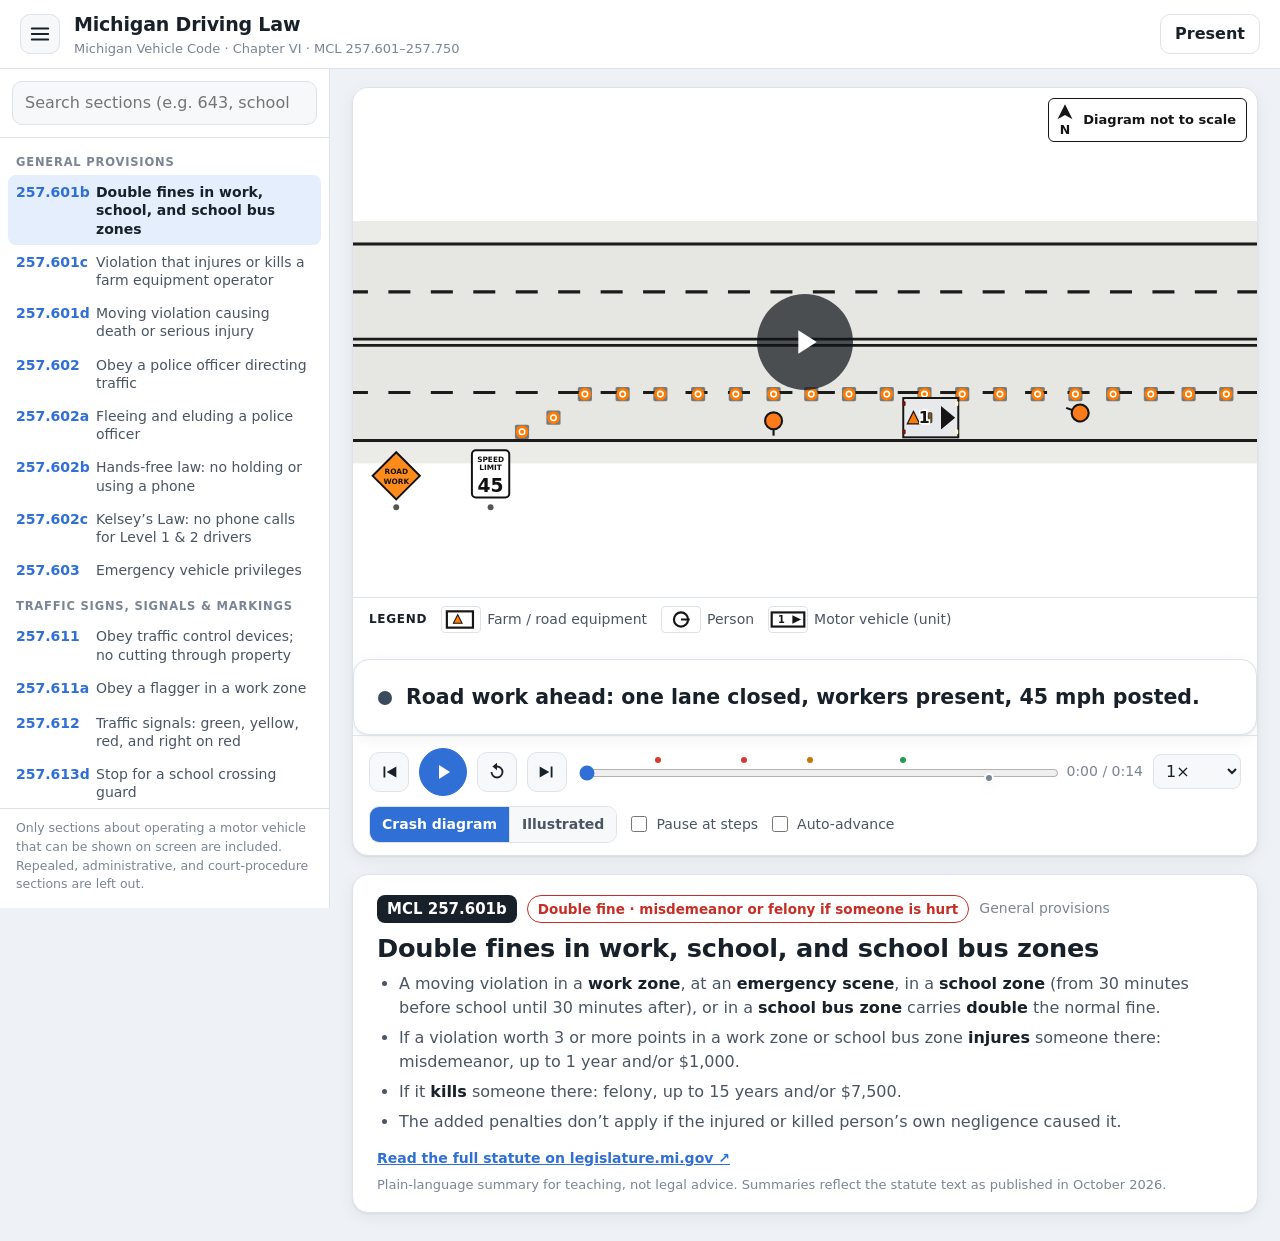
==== commit b0f6bc3d: "Draw road scenes as UD-10-style crash diagrams Adds a crash-diagram drawing style (now the default) " ====
--- a/Michigan-Driving-Law.html
+++ b/Michigan-Driving-Law.html
@@ -138,6 +138,24 @@
 .big-play:hover { transform: scale(1.05); }
 .playing .big-play, .started .big-play { opacity: 0; pointer-events: none; }
 
+/* Crash-diagram furniture: north arrow + "not to scale" label on the stage, symbol legend under it. */
+.diag-badge {
+  position: absolute; top: 10px; right: 10px; display: flex; align-items: center; gap: 8px;
+  background: rgba(255, 255, 255, .92); color: #151515; border: 1.5px solid #151515; border-radius: 6px;
+  padding: 4px 10px 4px 6px; font-size: 13px; font-weight: 700; pointer-events: none;
+}
+.legend {
+  display: flex; flex-wrap: wrap; align-items: center; gap: 6px 14px;
+  padding: 8px 16px; border-top: 1px solid var(--line); font-size: 14px; color: var(--ink-2);
+}
+.legend .lg-title { font-weight: 800; color: var(--ink); text-transform: uppercase; letter-spacing: .06em; font-size: 12px; }
+.legend .lg-item { display: inline-flex; align-items: center; gap: 6px; }
+.legend svg { background: #fff; border-radius: 4px; border: 1px solid var(--line); flex: none; }
+.seg { display: inline-flex; border: 1px solid var(--line); border-radius: 10px; overflow: hidden; }
+.seg button { border: 0; background: var(--panel-2); padding: 7px 12px; font-size: 14px; font-weight: 600; color: var(--ink-2); cursor: pointer; }
+.seg button + button { border-left: 1px solid var(--line); }
+.seg button[aria-pressed="true"] { background: var(--accent); color: var(--accent-ink); }
+
 .caption {
   display: flex; align-items: center; gap: 14px; min-height: 76px;
   padding: 14px 22px; border-top: 1px solid var(--line); background: var(--panel-2);
@@ -252,10 +270,15 @@
       <div class="stage-card">
         <div class="stage-wrap">
           <svg id="stage" role="img" aria-label="Animated traffic scene"></svg>
+          <div class="diag-badge" id="diagBadge" hidden>
+            <svg viewBox="0 0 24 40" width="20" height="34" aria-hidden="true"><polygon points="12,1 21,19 12,14 3,19" fill="#151515"/><text x="12" y="37" text-anchor="middle" font-size="15" font-weight="800" fill="#151515" font-family="system-ui,Segoe UI,Arial">N</text></svg>
+            <span>Diagram not to scale</span>
+          </div>
           <button class="big-play" id="bigPlay" aria-label="Play">
             <svg viewBox="0 0 24 24" width="40" height="40" aria-hidden="true"><path d="M8 5v14l11-7z" fill="currentColor"/></svg>
           </button>
         </div>
+        <div class="legend" id="legend" hidden></div>
         <div class="caption" id="caption" aria-live="polite"><span class="cap-dot"></span><span class="cap-text"></span></div>
         <div class="controls">
           <button class="icon-btn" id="prevSec" title="Previous section (←)" aria-label="Previous section">
@@ -282,6 +305,10 @@
             <option value="1" selected>1×</option>
             <option value="1.5">1.5×</option>
           </select>
+          <div class="seg" role="group" aria-label="Drawing style">
+            <button type="button" id="viewDiagram" aria-pressed="true" title="Draw road scenes like a UD-10 crash diagram">Crash diagram</button>
+            <button type="button" id="viewArt" aria-pressed="false" title="Draw road scenes as color illustrations">Illustrated</button>
+          </div>
           <label class="toggle" title="Pause at each new caption so you can discuss it">
             <input type="checkbox" id="stepMode"> <span>Pause at steps</span>
           </label>
@@ -544,7 +571,110 @@
       <rect x="${L / 2 - 11}" y="${-Wd / 2 + 4}" width="7" height="${Wd - 8}" rx="2" fill="#22313f" opacity=".85"/>`;
   }
 
+  /* ---------------- Crash-diagram style ----------------
+     Plan-view scenes can be drawn the way officers sketch a UD-10 crash diagram, using the
+     symbols in Michigan's e-crash (iyeTek Crash Designer) Sketch palette: units as outlined
+     boxes with a solid triangle pointing the direction of travel, numbered in order, a filled
+     block for damage, a point-of-impact mark, and a debris symbol. CUR.diagram is on while a
+     diagram-style scene is being built, so every drawing helper picks the right style. */
+
+  const CUR = { diagram: false };
+  const DIAG = {
+    grass: '#ffffff', grassDark: '#f3f3f1', road: '#e6e6e3', shoulder: '#efefec', line: '#1b1b1b', yellow: '#1b1b1b',
+    curb: '#8c8c8c', walk: '#f6f6f4', tie: '#444444', rail: '#111111', ballast: '#ffffff',
+  };
+  // Literal colors used by hand-drawn backgrounds in scene files, mapped to diagram equivalents.
+  const DIAG_REMAP = {
+    '#55595f': DIAG.road, '#8e9398': '#ececea', '#a9c98f': '#ffffff', '#93b878': '#f3f3f1', '#7a7f86': '#dedede',
+    '#9a9590': '#ececea', '#bdb8ae': '#d6d6d4', '#d6d2c8': '#9a9a9a', '#f3f3f0': '#1b1b1b', '#f2c230': '#1b1b1b',
+    '#7d8187': DIAG.road, '#5f6368': '#1b1b1b', '#4a90c2': '#d7e8f4', '#9aa1a8': '#6b6b6b', '#e9eef4': '#ffffff',
+  };
+  const INK = '#151515';
+  const tint = (hex, amt = 0.8) => {
+    const m = /^#([0-9a-f]{6})$/i.exec(hex || '');
+    if (!m) return '#ffffff';
+    const n = parseInt(m[1], 16), ch = s => Math.round(((n >> s) & 255) * (1 - amt) + 255 * amt);
+    return `rgb(${ch(16)},${ch(8)},${ch(0)})`;
+  };
+  // Which legend entry a vehicle kind belongs to.
+  const UNIT_CLASS = kind => ({
+    truck: 'truck', semi: 'truck', dump: 'truck', garbage: 'truck', utility: 'truck', tow: 'truck', plow: 'truck', fire: 'truck', oversize: 'truck',
+    bus: 'bus', school: 'bus', moto: 'moto', bike: 'bike', tractor: 'farm', paver: 'farm', train: 'train',
+  }[kind] || 'auto');
+
+  // Small icons for the on-screen legend (34×22 viewBox).
+  const LEGEND = {
+    auto: ['Motor vehicle (unit)', `<rect x="2" y="5" width="30" height="13" fill="#fff" stroke="${INK}" stroke-width="2"/><polygon points="29,11.5 21,7.5 21,15.5" fill="${INK}"/><text x="11" y="15" font-size="9" font-weight="800" text-anchor="middle" fill="${INK}">1</text>`],
+    truck: ['Truck', `<rect x="1" y="5" width="32" height="13" fill="#fff" stroke="${INK}" stroke-width="2"/><line x1="24" y1="5" x2="24" y2="18" stroke="${INK}" stroke-width="2"/><polygon points="31,11.5 26,8 26,15" fill="${INK}"/>`],
+    bus: ['Bus', `<rect x="1" y="5" width="32" height="13" fill="#fff" stroke="${INK}" stroke-width="2"/><text x="13" y="15" font-size="8" font-weight="800" text-anchor="middle" fill="${INK}">BUS</text><polygon points="31,11.5 25,8 25,15" fill="${INK}"/>`],
+    moto: ['Motorcycle / moped', `<rect x="6" y="8" width="22" height="7" fill="#fff" stroke="${INK}" stroke-width="2"/><polygon points="27,11.5 21,9 21,14" fill="${INK}"/>`],
+    bike: ['Bicycle', `<polygon points="28,11.5 8,4 8,19" fill="#fff" stroke="${INK}" stroke-width="2"/><circle cx="14" cy="11.5" r="3" fill="none" stroke="${INK}" stroke-width="1.6"/>`],
+    farm: ['Farm / road equipment', `<rect x="4" y="4" width="24" height="15" fill="#fff" stroke="${INK}" stroke-width="2"/><polygon points="10,15 14,7 18,15" fill="#ff7a00" stroke="${INK}"/>`],
+    train: ['Train', `<line x1="1" y1="8" x2="33" y2="8" stroke="${INK}" stroke-width="2"/><line x1="1" y1="15" x2="33" y2="15" stroke="${INK}" stroke-width="2"/><rect x="6" y="5" width="22" height="13" fill="#fff" stroke="${INK}" stroke-width="2"/>`],
+    ped: ['Person', `<circle cx="17" cy="11.5" r="6.5" fill="#fff" stroke="${INK}" stroke-width="2"/><line x1="17" y1="11.5" x2="25" y2="11.5" stroke="${INK}" stroke-width="2"/>`],
+    poi: ['Point of impact', `<circle cx="17" cy="11.5" r="8" fill="#fff" stroke="#b3140c" stroke-width="2"/><path d="M 12 6.5 L 22 16.5 M 22 6.5 L 12 16.5" stroke="#b3140c" stroke-width="2.4"/>`],
+    damage: ['Vehicle damage', `<rect x="2" y="5" width="30" height="13" fill="#fff" stroke="${INK}" stroke-width="2"/><rect x="24" y="5" width="8" height="13" fill="${INK}"/>`],
+    debris: ['Debris', `<path d="M 9 8 L 14 4 L 18 9 L 24 6 L 27 12 L 22 18 L 15 15 L 9 18 L 7 13 Z" fill="${INK}"/>`],
+  };
+
+  function diagVehicle(kind, color, o) {
+    const k = KIND[kind] || KIND.car;
+    const L = k.L, Wd = k.W;
+    const fill = tint(color, 0.82);
+    const box = (x, y, w, h) => `<rect x="${x}" y="${y}" width="${w}" height="${h}" fill="${fill}" stroke="${INK}" stroke-width="2.5"/>`;
+    const tri = (L2, W2) => `<polygon points="${L2 / 2 - 4},0 ${L2 / 2 - 4 - Math.min(18, W2 * 0.6)},${-W2 * 0.3} ${L2 / 2 - 4 - Math.min(18, W2 * 0.6)},${W2 * 0.3}" fill="${INK}"/>`;
+    const cab = (L2, W2, len) => `<line x1="${L2 / 2 - len}" y1="${-W2 / 2}" x2="${L2 / 2 - len}" y2="${W2 / 2}" stroke="${INK}" stroke-width="2"/>`;
+    switch (kind) {
+      case 'bike': return `<polygon points="${L / 2},0 ${-L / 2},${-Wd / 2 - 3} ${-L / 2},${Wd / 2 + 3}" fill="#fff" stroke="${INK}" stroke-width="2"/><circle cx="-3" cy="0" r="3.5" fill="none" stroke="${INK}" stroke-width="1.6"/>`;
+      case 'moto': return box(-L / 2, -Wd / 2, L, Wd) + tri(L, Wd) +
+        `<circle cx="-4" cy="0" r="5" fill="${o.helmet === false ? '#c48b5c' : INK}" data-part="helmet"/>` +
+        (o.passenger ? `<circle cx="-13" cy="0" r="4" fill="${o.passengerHelmet === false ? '#c48b5c' : INK}"/>` : '') +
+        `<circle cx="${L / 2 - 4}" cy="-6" r="2.5" fill="#ffb21f" opacity="0" data-part="sigL"/><circle cx="${L / 2 - 4}" cy="6" r="2.5" fill="#ffb21f" opacity="0" data-part="sigR"/>
+         <rect x="${L / 2 - 2}" y="-2" width="3" height="4" fill="#fff6c8" data-part="head"/><rect x="${-L / 2 - 1}" y="-2" width="3" height="4" fill="#6e1111" data-part="tail"/>`;
+      case 'train': {
+        let s = `<line x1="${-L / 2 - 40}" y1="${-Wd / 2 - 4}" x2="${L / 2 + 40}" y2="${-Wd / 2 - 4}" stroke="${INK}" stroke-width="2"/><line x1="${-L / 2 - 40}" y1="${Wd / 2 + 4}" x2="${L / 2 + 40}" y2="${Wd / 2 + 4}" stroke="${INK}" stroke-width="2"/>`;
+        s += box(L / 2 - 90, -Wd / 2, 90, Wd) + tri(L, Wd);
+        for (let i = 0; i < 5; i++) s += box(L / 2 - 96 - (i + 1) * 106, -Wd / 2 + 1, 100, Wd - 2);
+        return s;
+      }
+      case 'trailer': return `<g transform="translate(${L / 2 - 33},0)">${box(-32, -15, 64, 30)}${tri(64, 30)}${lightsFor(64, 30)}</g>` +
+        box(-L / 2, -Wd / 2, L - 66, Wd) + `<line x1="${L / 2 - 84}" y1="0" x2="${L / 2 - 64}" y2="0" stroke="${INK}" stroke-width="3"/>
+        <g data-part="chains"><path d="M ${L / 2 - 84} -9 L ${L / 2 - 64} -6 M ${L / 2 - 84} 9 L ${L / 2 - 64} 6" stroke="${INK}" stroke-width="1.6" stroke-dasharray="3 2"/></g>`;
+      default: break;
+    }
+    let s = box(-L / 2, -Wd / 2, L, Wd) + tri(L, Wd);
+    const big = ['truck', 'semi', 'dump', 'garbage', 'utility', 'tow', 'plow', 'fire', 'ambulance', 'bus', 'school'];
+    if (kind === 'semi') s += cab(L, Wd, 48);
+    else if (big.includes(kind)) s += cab(L, Wd, 30);
+    if (kind === 'pickup' || kind === 'lumber') s += `<rect x="${-L / 2 + 4}" y="${-Wd / 2 + 5}" width="28" height="${Wd - 10}" fill="none" stroke="${INK}" stroke-width="1.4"/>`;
+    if (kind === 'bus' || kind === 'school') s += `<text x="${-L / 2 + 8}" y="5" font-size="13" font-weight="800" fill="${INK}" font-family="system-ui,Segoe UI,Arial">${kind === 'school' ? 'SCHOOL BUS' : 'BUS'}</text>`;
+    if (kind === 'plow') s += `<polygon points="${L / 2 - 4},${-Wd / 2 - 10} ${L / 2 + 6},${-Wd / 2 - 10} ${L / 2 + 12},${Wd / 2 + 8} ${L / 2 + 2},${Wd / 2 + 8}" fill="#fff" stroke="${INK}" stroke-width="2"/>`;
+    if (kind === 'tractor' || kind === 'paver') s += `<polygon points="-30,8 -22,-8 -14,8" fill="#ff7a00" stroke="${INK}" stroke-width="1.5"/>`;
+    if (kind === 'oversize') s += `<text x="-20" y="6" text-anchor="middle" font-size="14" font-weight="800" fill="${INK}" font-family="system-ui,Segoe UI,Arial">WIDE LOAD</text><rect x="${-L / 2 + 10}" y="${-Wd / 2 - 3}" width="14" height="10" fill="#e3261f"/><rect x="${-L / 2 + 10}" y="${Wd / 2 - 7}" width="14" height="10" fill="#e3261f"/>`;
+    if (kind === 'lumber') s += `<g data-part="load"><rect x="${-L / 2 - 46}" y="-10" width="86" height="20" fill="#fff" stroke="${INK}" stroke-width="1.6"/><path d="M ${-L / 2 - 46} -3 h 86 M ${-L / 2 - 46} 3 h 86" stroke="${INK}" stroke-width="1"/>
+      <rect x="${-L / 2 - 58}" y="-8" width="14" height="14" fill="#e3261f" data-part="flag"/><circle cx="${-L / 2 - 49}" cy="0" r="6" fill="#ff3b30" opacity="0" data-part="lantern"/></g>`;
+    if (kind === 'police') s += bar(-4, 0, Wd - 6);
+    if (kind === 'ambulance') s += bar(L / 2 - 34, 0, Wd - 8, '#e0262b', '#ffffff');
+    if (kind === 'fire') s += bar(L / 2 - 30, 0, Wd - 8, '#ff2a2a', '#ffffff');
+    if (['plow', 'garbage', 'utility', 'tow', 'paver', 'tractor'].includes(kind)) s += bar(kind === 'tractor' ? -2 : L / 2 - 36, 0, Math.min(14, Wd - 8), '#ffb000', '#ffb000', 6);
+    if (kind === 'school') s += `<circle cx="${L / 2 - 3}" cy="${-Wd / 2 + 5}" r="4" fill="#ff2a1a" opacity=".15" data-part="sbA"/><circle cx="${L / 2 - 3}" cy="${Wd / 2 - 5}" r="4" fill="#ff2a1a" opacity=".15" data-part="sbB"/>
+      <circle cx="${-L / 2 + 3}" cy="${-Wd / 2 + 5}" r="4" fill="#ff2a1a" opacity=".15" data-part="sbA"/><circle cx="${-L / 2 + 3}" cy="${Wd / 2 - 5}" r="4" fill="#ff2a1a" opacity=".15" data-part="sbB"/>
+      <circle cx="${L / 2 - 9}" cy="${-Wd / 2 + 5}" r="3.2" fill="#ffb000" opacity=".15" data-part="sbY"/><circle cx="${L / 2 - 9}" cy="${Wd / 2 - 5}" r="3.2" fill="#ffb000" opacity=".15" data-part="sbY"/>
+      <g data-part="arm" opacity="0"><rect x="${L / 2 - 34}" y="${-Wd / 2 - 18}" width="3" height="18" fill="#555"/><polygon points="${octagon(L / 2 - 32.5, -Wd / 2 - 26, 11)}" fill="#c8102e" stroke="#fff" stroke-width="1.5"/></g>`;
+    return s + lightsFor(L, kind === 'oversize' ? 40 : Wd);
+  }
+
+  function diagPerson(kind, o) {
+    const fill = { officer: '#1f2a44', worker: '#ff7b1a', flagger: '#ff7b1a', guard: '#c6e83a' }[kind] || '#ffffff';
+    const s = (kind === 'child' ? 0.75 : 1) * (o.scale || 1.35);
+    let extra = '';
+    if (kind === 'guard') extra = `<g data-part="handSign"><polygon points="${octagon(14, 14, 8)}" fill="#c8102e" stroke="#fff" stroke-width="1.5"/></g>`;
+    if (kind === 'flagger') extra = `<g data-part="paddleStop"><polygon points="${octagon(15, 16, 9)}" fill="#c8102e" stroke="#fff" stroke-width="1.5"/></g><g data-part="paddleSlow" opacity="0"><polygon points="15,7 24,16 15,25 6,16" fill="#ff8c1a" stroke="#222" stroke-width="1.2"/></g>`;
+    return `<g transform="scale(${s})"><circle r="8" fill="${fill}" stroke="${INK}" stroke-width="2"/><line x1="8" y1="0" x2="14" y2="0" stroke="${INK}" stroke-width="2"/>${extra}</g>`;
+  }
+
   function vehicleSVG(kind, color, o) {
+    if (CUR.diagram) return diagVehicle(kind, color, o || {});
     const k = KIND[kind] || KIND.car;
     const L = k.L, Wd = k.W;
     switch (kind) {
@@ -644,6 +774,7 @@
   }
 
   function personSVG(kind, o) {
+    if (CUR.diagram) return diagPerson(kind, o);
     const shirt = o.color || ({ ped: '#5b6fb5', worker: '#ff7b1a', officer: '#1f2a44', guard: '#c6e83a', flagger: '#ff7b1a', child: '#e05d8e', driver: '#5b6fb5' }[kind] || '#5b6fb5');
     const head = o.skin || '#e0b48c';
     const hat = kind === 'worker' || kind === 'flagger' ? '#ffd21a' : kind === 'officer' ? '#141c30' : null;
@@ -692,6 +823,16 @@
   /* ---------------- Props (static scenery and objects) ---------------- */
 
   function propSVG(type, o, r) {
+    if (CUR.diagram) {
+      // Plain outlines, the way a sketch shows landmarks.
+      if (type === 'tree') return `<g transform="scale(${o.s || 1})"><circle r="20" fill="#fff" stroke="${INK}" stroke-width="2"/><circle r="5" fill="none" stroke="${INK}" stroke-width="1.5"/></g>`;
+      if (type === 'house' || type === 'bldg') {
+        const w = o.w || (type === 'house' ? 90 : 160), h = o.h || (type === 'house' ? 70 : 110);
+        return `<rect x="${-w / 2}" y="${-h / 2}" width="${w}" height="${h}" fill="#fff" stroke="${INK}" stroke-width="2"/>` +
+          (type === 'house' ? `<path d="M ${-w / 2} ${-h / 2} L ${-w / 2 + h / 2} 0 L ${w / 2 - h / 2} 0 L ${w / 2} ${-h / 2} M ${-w / 2} ${h / 2} L ${-w / 2 + h / 2} 0 M ${w / 2 - h / 2} 0 L ${w / 2} ${h / 2}" stroke="${INK}" stroke-width="1.2" fill="none"/>` : '') +
+          (o.label ? `<text x="0" y="6" text-anchor="middle" font-size="18" font-weight="700" fill="${INK}" font-family="system-ui,Segoe UI,Arial">${esc(o.label)}</text>` : '');
+      }
+    }
     switch (type) {
       case 'tree': {
         const s = o.s || 1, c = o.c || ['#4f8a3c', '#5d9946', '#467d36'][Math.floor((r ? r() : 0.3) * 3)];
@@ -754,8 +895,17 @@
       }
       if (o.hi) {
         const k = KIND[this.kind] || { L: 30, W: 30 };
-        const ring = el('rect', { x: -k.L / 2 - 6, y: -k.W / 2 - 6, width: k.L + 12, height: k.W + 12, rx: 12, fill: 'none', stroke: '#ffffff', 'stroke-width': 3, opacity: 0.85 });
+        const ring = el('rect', { x: -k.L / 2 - 6, y: -k.W / 2 - 6, width: k.L + 12, height: k.W + 12, rx: 12, fill: 'none', stroke: scene.diagram ? '#2f6fd6' : '#ffffff', 'stroke-width': 3, opacity: 0.85 });
         this.body.insertBefore(ring, this.body.firstChild);
+      }
+      // In diagram style, vehicles are numbered units, as on a crash report.
+      this.isVehicle = !this.isPerson && (o.svg ? /data-part="tail"/.test(o.svg) : true) && o.unit !== false;
+      if (scene.diagram) {
+        if (this.isPerson) scene.useLegend('ped');
+        else if (this.isVehicle) {
+          scene.useLegend(UNIT_CLASS(this.kind));
+          if (this.kind !== 'train') this.unit = ++scene.units;
+        }
       }
       this.parts = {};
       this.body.querySelectorAll('[data-part]').forEach(n => (this.parts[n.dataset.part] = this.parts[n.dataset.part] || []).push(n));
@@ -767,6 +917,13 @@
       this.labelRect = el('rect', { rx: 13, fill: 'rgba(20,26,34,.82)' }, this.labelG);
       this.labelText = el('text', { 'text-anchor': 'middle', 'font-size': 22, 'font-weight': 700, fill: '#fff', 'font-family': 'system-ui,Segoe UI,Arial' }, this.labelG);
       this._lastLabel = null;
+      if (this.unit) {
+        // Sit the number clear of the direction triangle: toward the rear on cars, just behind the cab on long units.
+        const k = KIND[this.kind] || KIND.car;
+        this.unitOff = k.L >= 100 && !o.svg ? k.L / 2 - (this.kind === 'semi' ? 64 : 44) : -k.L * 0.12;
+        const n = this.unitText = el('text', { x: 0, y: 7, 'text-anchor': 'middle', 'font-size': 20, 'font-weight': 900, fill: INK, stroke: '#fff', 'stroke-width': 4, 'paint-order': 'stroke', 'font-family': 'system-ui,Segoe UI,Arial' }, this.deco);
+        n.textContent = this.unit;
+      }
       // Night glow (beams + lamps) lives above the night overlay.
       this.glow = el('g', {}, scene.L.glow);
       const k = KIND[this.kind] || { L: 30, W: 20 };
@@ -858,6 +1015,12 @@
       if (P.flag) P.flag.forEach(n => n.setAttribute('opacity', tr.get('flag', t, true) ? 1 : 0));
       if (P.load) P.load.forEach(n => n.setAttribute('opacity', tr.get('load', t, true) ? 1 : 0));
       if (P.chains) P.chains.forEach(n => n.setAttribute('opacity', tr.get('chains', t, true) ? 1 : 0));
+      if (this.damage) for (const d of this.damage) d.n.setAttribute('opacity', t >= d.t ? 1 : 0);
+      if (this.unitText) {
+        const r = p.h * Math.PI / 180;
+        this.unitText.setAttribute('x', (Math.cos(r) * this.unitOff).toFixed(1));
+        this.unitText.setAttribute('y', (Math.sin(r) * this.unitOff + 7).toFixed(1));
+      }
 
       if (this.beamLow) {
         const n = this.s.nightAt(t);
@@ -901,8 +1064,11 @@
   /* ---------------- Scene ---------------- */
 
   class Scene {
-    constructor(svg, def) {
+    // opts.mode: 'diagram' draws plan-view scenes as a crash-report diagram; anything else is the illustrated style.
+    constructor(svg, def, opts = {}) {
       this.svg = svg; this.def = def;
+      this.wantDiagram = opts.mode === 'diagram';
+      this.diagram = false; this.units = 0; this.legend = [];
       svg.innerHTML = '';
       svg.setAttribute('viewBox', `0 0 ${W} ${H}`);
       this.rand = rng(def.sec);
@@ -922,8 +1088,53 @@
       this.tr = new Tracks();
       this.dur = def.dur || 12;
       this.lanes = {};
-      def.build(this.api());
+      const saved = { ...C };
+      try {
+        def.build(this.api());
+      } finally {
+        Object.assign(C, saved);
+        CUR.diagram = false;
+      }
       this.says.sort((a, b) => a.t - b.t);
+      if (this.diagram) this.finishDiagram();
+    }
+    useLegend(key) { if (LEGEND[key] && !this.legend.includes(key)) this.legend.push(key); }
+    legendItems() { return this.legend.map(k => ({ key: k, label: LEGEND[k][0], icon: LEGEND[k][1] })); }
+
+    finishDiagram() {
+      // Recolor hand-drawn background pieces from scene files to the diagram palette.
+      for (const layer of [this.L.bg, this.L.marks]) {
+        layer.querySelectorAll('[fill],[stroke]').forEach(n => {
+          for (const a of ['fill', 'stroke']) {
+            const v = (n.getAttribute(a) || '').toLowerCase();
+            if (DIAG_REMAP[v]) n.setAttribute(a, DIAG_REMAP[v]);
+          }
+        });
+        // White lettering painted on pavement or lots would vanish on the light diagram ground.
+        layer.querySelectorAll('text').forEach(n => {
+          if (/^(#fff|#ffffff|white)$/i.test(n.getAttribute('fill') || '')) n.setAttribute('fill', INK);
+        });
+      }
+      // Damage: a filled block on each unit at the spot nearest each point of impact.
+      for (const b of this.fx.filter(f => f instanceof Boom)) {
+        for (const a of this.actors) {
+          if (!a.isVehicle || a.kind === 'train') continue;
+          const k = KIND[a.kind] || KIND.car, p = a.at(b.t);
+          const r = -p.h * Math.PI / 180, dx = b.x - p.x, dy = b.y - p.y;
+          const lx = dx * Math.cos(r) - dy * Math.sin(r), ly = dx * Math.sin(r) + dy * Math.cos(r);
+          const hx = k.L / 2, hy = k.W / 2;
+          if (Math.abs(lx) > hx + 26 || Math.abs(ly) > hy + 26) continue;
+          const s = Math.min(14, k.W * 0.45);
+          let cx = clamp(lx, -hx + s / 2, hx - s / 2), cy = clamp(ly, -hy + s / 2, hy - s / 2);
+          // Push the block against whichever edge faces the impact.
+          if (hx - Math.abs(lx) < hy - Math.abs(ly)) cx = Math.sign(lx || 1) * (hx - s / 2);
+          else cy = Math.sign(ly || 1) * (hy - s / 2);
+          const n = el('rect', { x: cx - s / 2, y: cy - s / 2, width: s, height: s, fill: INK, opacity: 0 }, a.body);
+          (a.damage = a.damage || []).push({ t: b.t, n });
+          this.useLegend('damage');
+        }
+        this.useLegend('poi'); this.useLegend('debris');
+      }
     }
     nightAt(t) { return this.tr.num('night', t, 0); }
 
@@ -933,6 +1144,13 @@
         W, H, LANE, FT, C, rand: s.rand,
         P: (x, y, t) => new Path(x, y, t),
         bg: (type, o = {}) => {
+          // Only plan-view (top-down map) scenes become diagrams; side views, interiors, and the dash stay illustrated.
+          const map = ['road', 'cross', 'rail', 'freeway'].includes(type) || !!o.map;
+          if (s.wantDiagram && map) {
+            s.diagram = CUR.diagram = true;
+            Object.assign(C, DIAG);
+            if (type === 'blank') o = { ...o, fill: DIAG.grass };
+          } else if (!s.diagram) CUR.diagram = false;
           BG[type](s, o || {});
           // Map scenes are framed a little tighter than the full world so vehicles read at projector size.
           const z = { road: 1150, rail: 1150, cross: 1250, freeway: 1320 }[type];
@@ -982,7 +1200,7 @@
         const vis = t >= d.t0 && t <= d.t1;
         d.g.setAttribute('opacity', vis ? (d.fade ? fade(t, d.t0, d.t1, d.fade) : 1) : 0);
       }
-      this.nightRect.setAttribute('opacity', this.nightAt(t) * 0.72);
+      this.nightRect.setAttribute('opacity', this.nightAt(t) * (this.diagram ? 0.5 : 0.72));
       if (this.bgTick) this.bgTick(t);
       if (this.viewKeys) {
         const k = this.viewKeys;
@@ -1122,6 +1340,15 @@
     constructor(s, t, x, y, o) {
       Object.assign(this, { s, t, x, y, o });
       this.g = el('g', { opacity: 0 }, s.L.fx);
+      if (s.diagram) {
+        // Point of impact (circled X) with debris scattered just past it. Both stay for the rest of the scene.
+        const R = '#b3140c';
+        this.g.innerHTML = `<path d="M 26 18 L 33 13 L 38 19 L 45 16 L 48 23 L 42 30 L 34 27 L 28 31 L 25 25 Z" fill="${INK}" opacity=".85"/>
+          <circle cx="18" cy="34" r="3.5" fill="${INK}"/><circle cx="40" cy="4" r="3" fill="${INK}"/>
+          <circle r="11" fill="#fff" fill-opacity=".85" stroke="${R}" stroke-width="3"/><path d="M -6.5 -6.5 L 6.5 6.5 M 6.5 -6.5 L -6.5 6.5" stroke="${R}" stroke-width="3.2" stroke-linecap="round"/>`;
+        this.persist = true;
+        return;
+      }
       const pts = [];
       for (let i = 0; i < 16; i++) { const r = i % 2 ? 22 : 48, a = i * Math.PI / 8; pts.push((r * Math.cos(a)).toFixed(1) + ',' + (r * Math.sin(a)).toFixed(1)); }
       el('polygon', { points: pts.join(' '), fill: '#ffd23f', stroke: '#e8591a', 'stroke-width': 4 }, this.g);
@@ -1129,6 +1356,13 @@
     }
     render(t) {
       const d = t - this.t;
+      if (this.persist) {
+        if (d < 0) { this.g.setAttribute('opacity', 0); return; }
+        const sc = d < 0.3 ? 1.6 - d * 2 : 1;
+        this.g.setAttribute('opacity', 1);
+        this.g.setAttribute('transform', `translate(${this.x},${this.y}) scale(${sc.toFixed(3)})`);
+        return;
+      }
       const hold = this.o.hold ?? 1.2;
       if (d < 0 || d > hold + 0.4) { this.g.setAttribute('opacity', 0); return; }
       const sc = d < 0.2 ? d / 0.2 * 1.15 : 1;
@@ -1314,7 +1548,7 @@
       }
     }
     // Scenery strips above and below.
-    if (o.scenery !== false) {
+    if (o.scenery !== false && !CUR.diagram) {
       const items = o.city ? ['bldg'] : ['tree', 'tree', 'house'];
       const upper = [0, 0, W, top - sh - park - (o.curb ? 56 : 10)], lower = [0, bot + sh + park + (o.curb ? 56 : 10), W, H];
       if (o.city) {
@@ -1373,7 +1607,7 @@
     el('rect', { x: 0, y: cy - HW - 10, width: W, height: 2 * HW + 20, fill: C.road }, g);
     el('rect', { x: cx - VW - 10, y: 0, width: 2 * VW + 20, height: H, fill: C.road }, g);
     // Scenery in the four quadrants.
-    if (o.scenery !== false) {
+    if (o.scenery !== false && !CUR.diagram) {
       const pad = walk ? 60 : 20;
       const q = [[0, 0, cx - VW - pad, cy - HW - pad], [cx + VW + pad, 0, W, cy - HW - pad], [0, cy + HW + pad, cx - VW - pad, H], [cx + VW + pad, cy + HW + pad, W, H]];
       if (o.city) q.forEach(r => { if (r[2] - r[0] > 80 && r[3] - r[1] > 80) frag(propSVG('bldg', { w: r[2] - r[0] - 40, h: r[3] - r[1] - 40, c: ['#9aa3ad', '#a38f7d', '#7f8fa6', '#b0a58f'][Math.floor(s.rand() * 4)] }), g, { transform: `translate(${(r[0] + r[2]) / 2},${(r[1] + r[3]) / 2})` }); });
@@ -3144,7 +3378,7 @@
     ],
     dur: 11,
     build(s) {
-      s.bg('blank', { fill: '#a9c98f' });
+      s.bg('blank', { fill: '#a9c98f', map: true });
       const cx = 800, cy = 450;
       const arcLine = (r, gaps) => {
         let d = '';
@@ -4479,7 +4713,7 @@
     ],
     dur: 9,
     build(s) {
-      s.bg('blank', { fill: '#e9eef4' });
+      s.bg('blank', { fill: '#e9eef4', map: true });
       let lot = `<rect x="200" y="160" width="1200" height="580" fill="#7a7f86"/>`;
       for (let x = 260; x < 1360; x += 110) lot += `<rect x="${x}" y="170" width="4" height="120" fill="#f3f3f0"/><rect x="${x}" y="610" width="4" height="120" fill="#f3f3f0"/>`;
       s.raw(lot, { layer: 'bg' });
@@ -5374,7 +5608,9 @@
     civil: 'Civil infraction', misd: 'Misdemeanor', felony: 'Felony', mixed: 'Misdemeanor or felony', none: 'No separate penalty',
   };
 
-  const st = { i: 0, scene: null, t: 0, playing: false, speed: 1, last: performance.now(), cap: null, wait: null };
+  const st = { i: 0, scene: null, t: 0, playing: false, speed: 1, last: performance.now(), cap: null, wait: null, mode: 'diagram' };
+  // Drawing style is a per-viewer preference; storage can be unavailable, so it's only a convenience.
+  try { if (localStorage.getItem('dl-view') === 'art') st.mode = 'art'; } catch (e) { /* default stays */ }
 
   /* ---------- Section list ---------- */
   function buildNav(filter = '') {
@@ -5419,7 +5655,7 @@
     const d = list[st.i];
     clearTimeout(st.wait);
     try {
-      st.scene = new DL.Scene($('stage'), d);
+      st.scene = new DL.Scene($('stage'), d, { mode: st.mode });
     } catch (e) {
       console.error('Scene failed for 257.' + d.sec, e);
       $('stage').innerHTML = `<text x="800" y="450" text-anchor="middle" font-size="32" fill="#fff">This animation failed to load.</text>`;
@@ -5438,6 +5674,7 @@
     document.title = `257.${d.sec} ${d.title} · Michigan Driving Law`;
     if (location.hash !== '#257.' + d.sec) history.replaceState(null, '', '#257.' + d.sec);
     buildTicks();
+    buildLegend();
     markActive();
     document.body.classList.remove('started');
     render();
@@ -5461,6 +5698,29 @@
     });
   }
 
+  function buildLegend() {
+    const diagram = !!(st.scene && st.scene.diagram);
+    $('diagBadge').hidden = !diagram;
+    const box = $('legend');
+    const items = diagram ? st.scene.legendItems() : [];
+    box.hidden = !items.length;
+    box.innerHTML = items.length ? `<span class="lg-title">Legend</span>` + items.map(it =>
+      `<span class="lg-item"><svg viewBox="0 0 34 23" width="40" height="27" aria-hidden="true" font-family="system-ui,Segoe UI,Arial">${it.icon}</svg>${esc(it.label)}</span>`).join('') : '';
+  }
+
+  function setMode(mode) {
+    if (mode === st.mode) return;
+    st.mode = mode;
+    try { localStorage.setItem('dl-view', mode); } catch (e) { /* not saved; still applies now */ }
+    $('viewDiagram').setAttribute('aria-pressed', mode === 'diagram');
+    $('viewArt').setAttribute('aria-pressed', mode === 'art');
+    // Rebuild the current scene in the new style without losing the playback position.
+    const t = st.t, playing = st.playing;
+    load(st.i, playing);
+    st.t = t; render();
+    if (t > 0) document.body.classList.add('started');
+  }
+
   /* ---------- Playback ---------- */
   function setPlaying(on) {
     st.playing = on && !!st.scene;
@@ -5515,6 +5775,10 @@
   $('prevSec').addEventListener('click', () => load(st.i - 1, st.playing));
   $('nextSec').addEventListener('click', () => load(st.i + 1, st.playing));
   $('speed').addEventListener('change', e => { st.speed = Number(e.target.value); });
+  $('viewDiagram').addEventListener('click', () => setMode('diagram'));
+  $('viewArt').addEventListener('click', () => setMode('art'));
+  $('viewDiagram').setAttribute('aria-pressed', st.mode === 'diagram');
+  $('viewArt').setAttribute('aria-pressed', st.mode === 'art');
   $('scrub').addEventListener('input', e => { st.t = Number(e.target.value); setPlaying(false); document.body.classList.add('started'); render(); });
   $('search').addEventListener('input', e => { buildNav(e.target.value); markActive(); });
   $('navToggle').addEventListener('click', () => {
